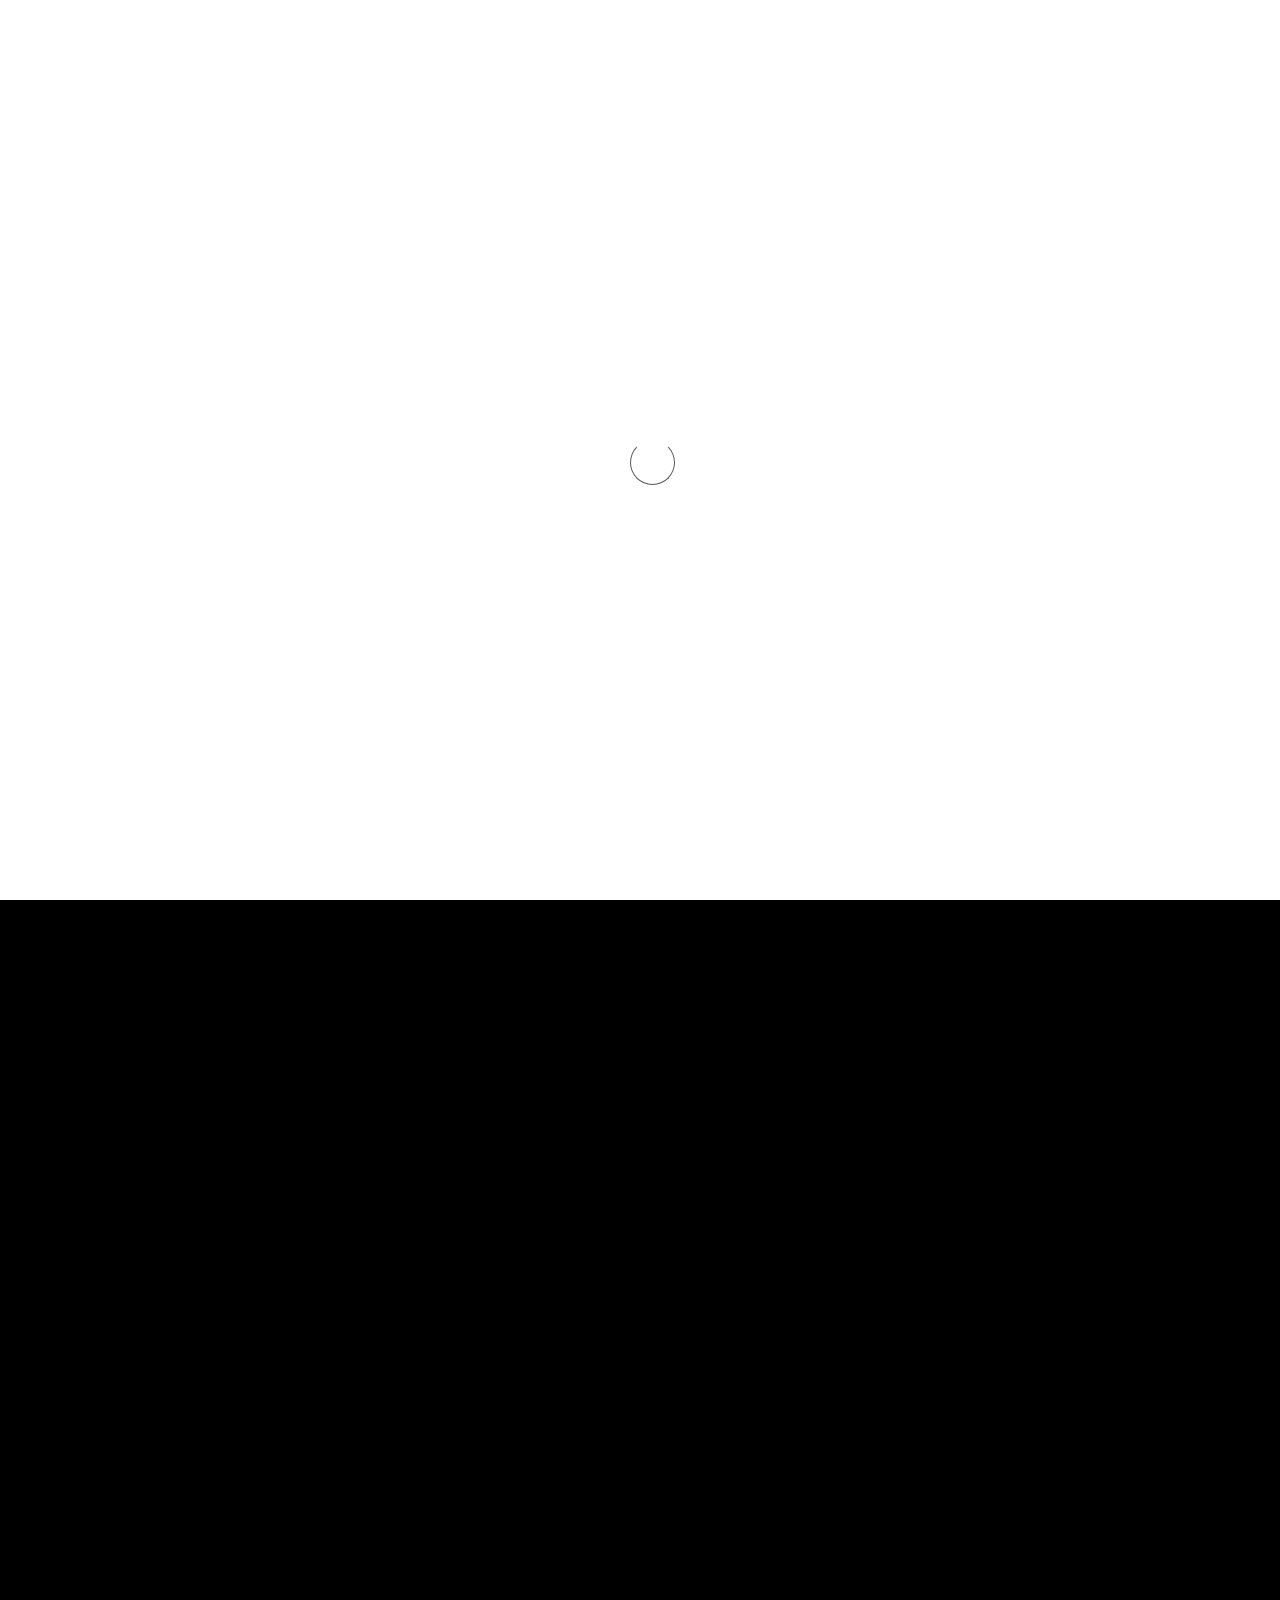
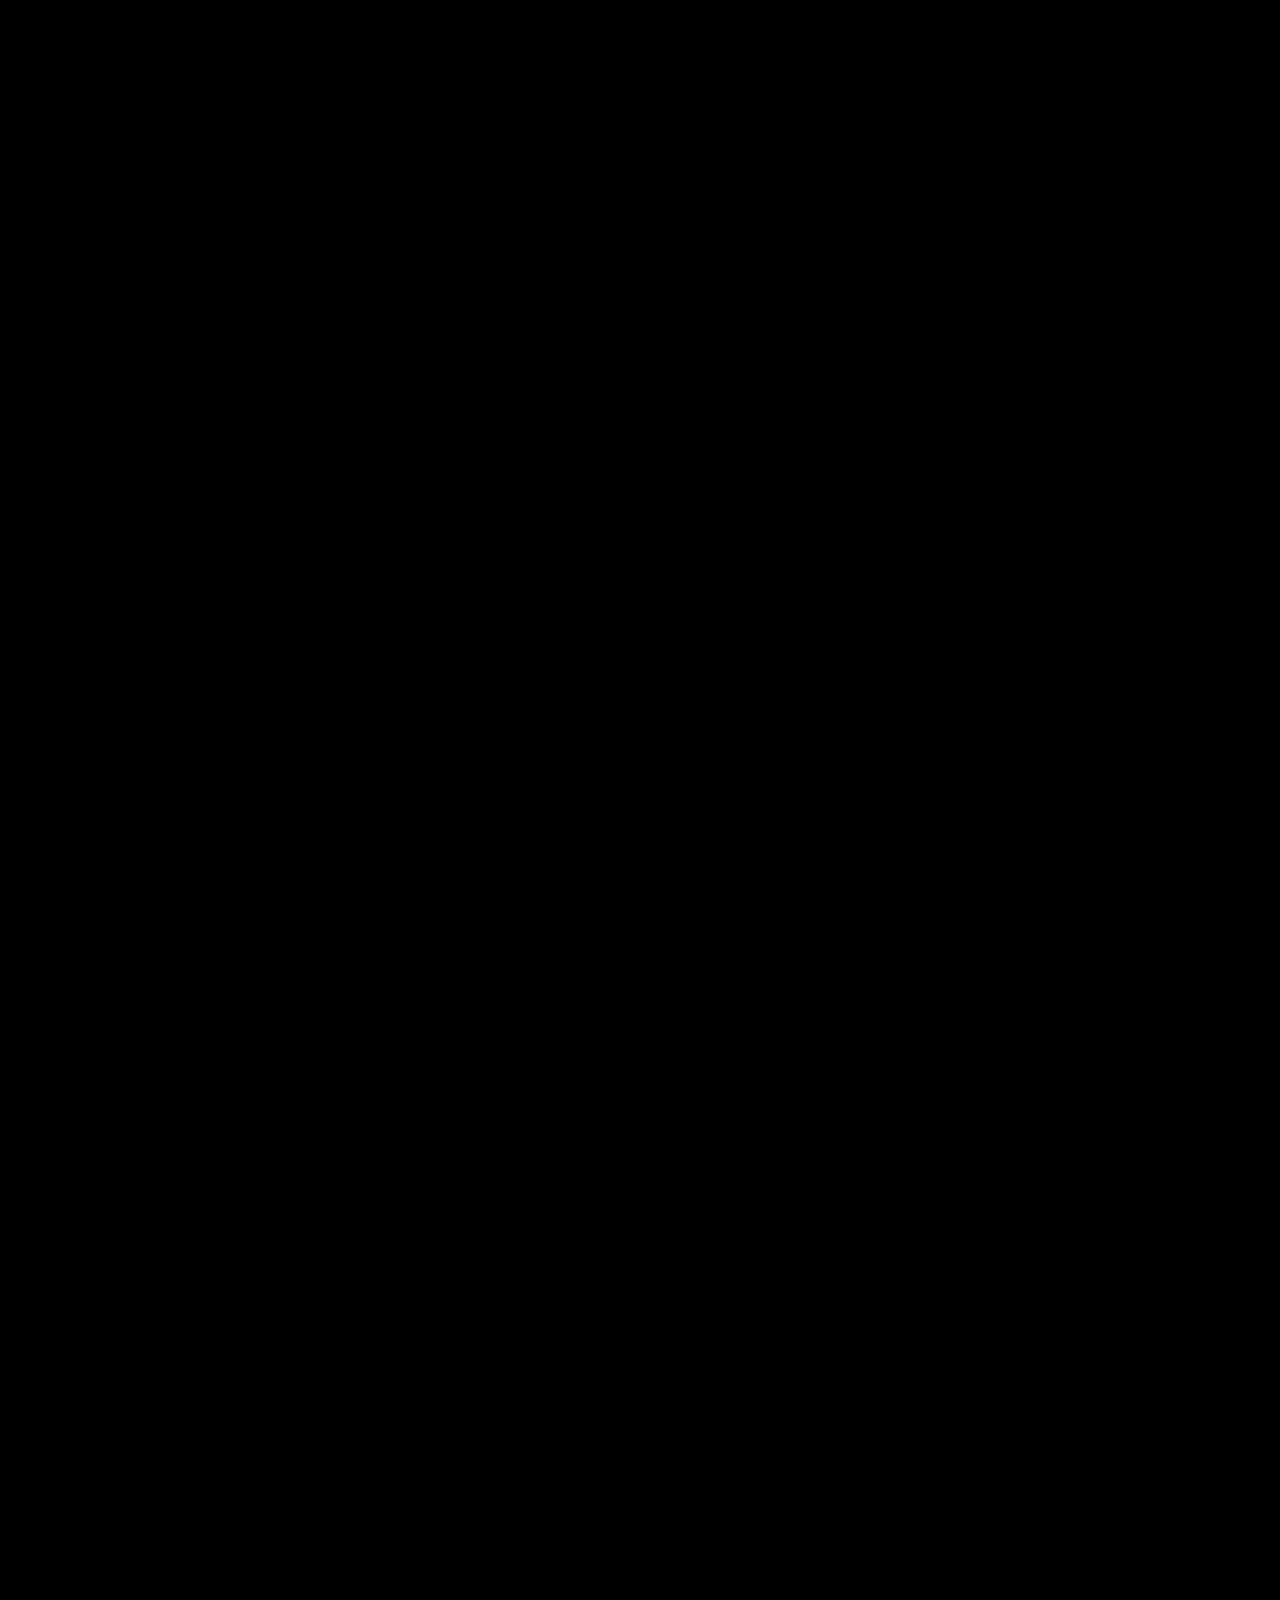
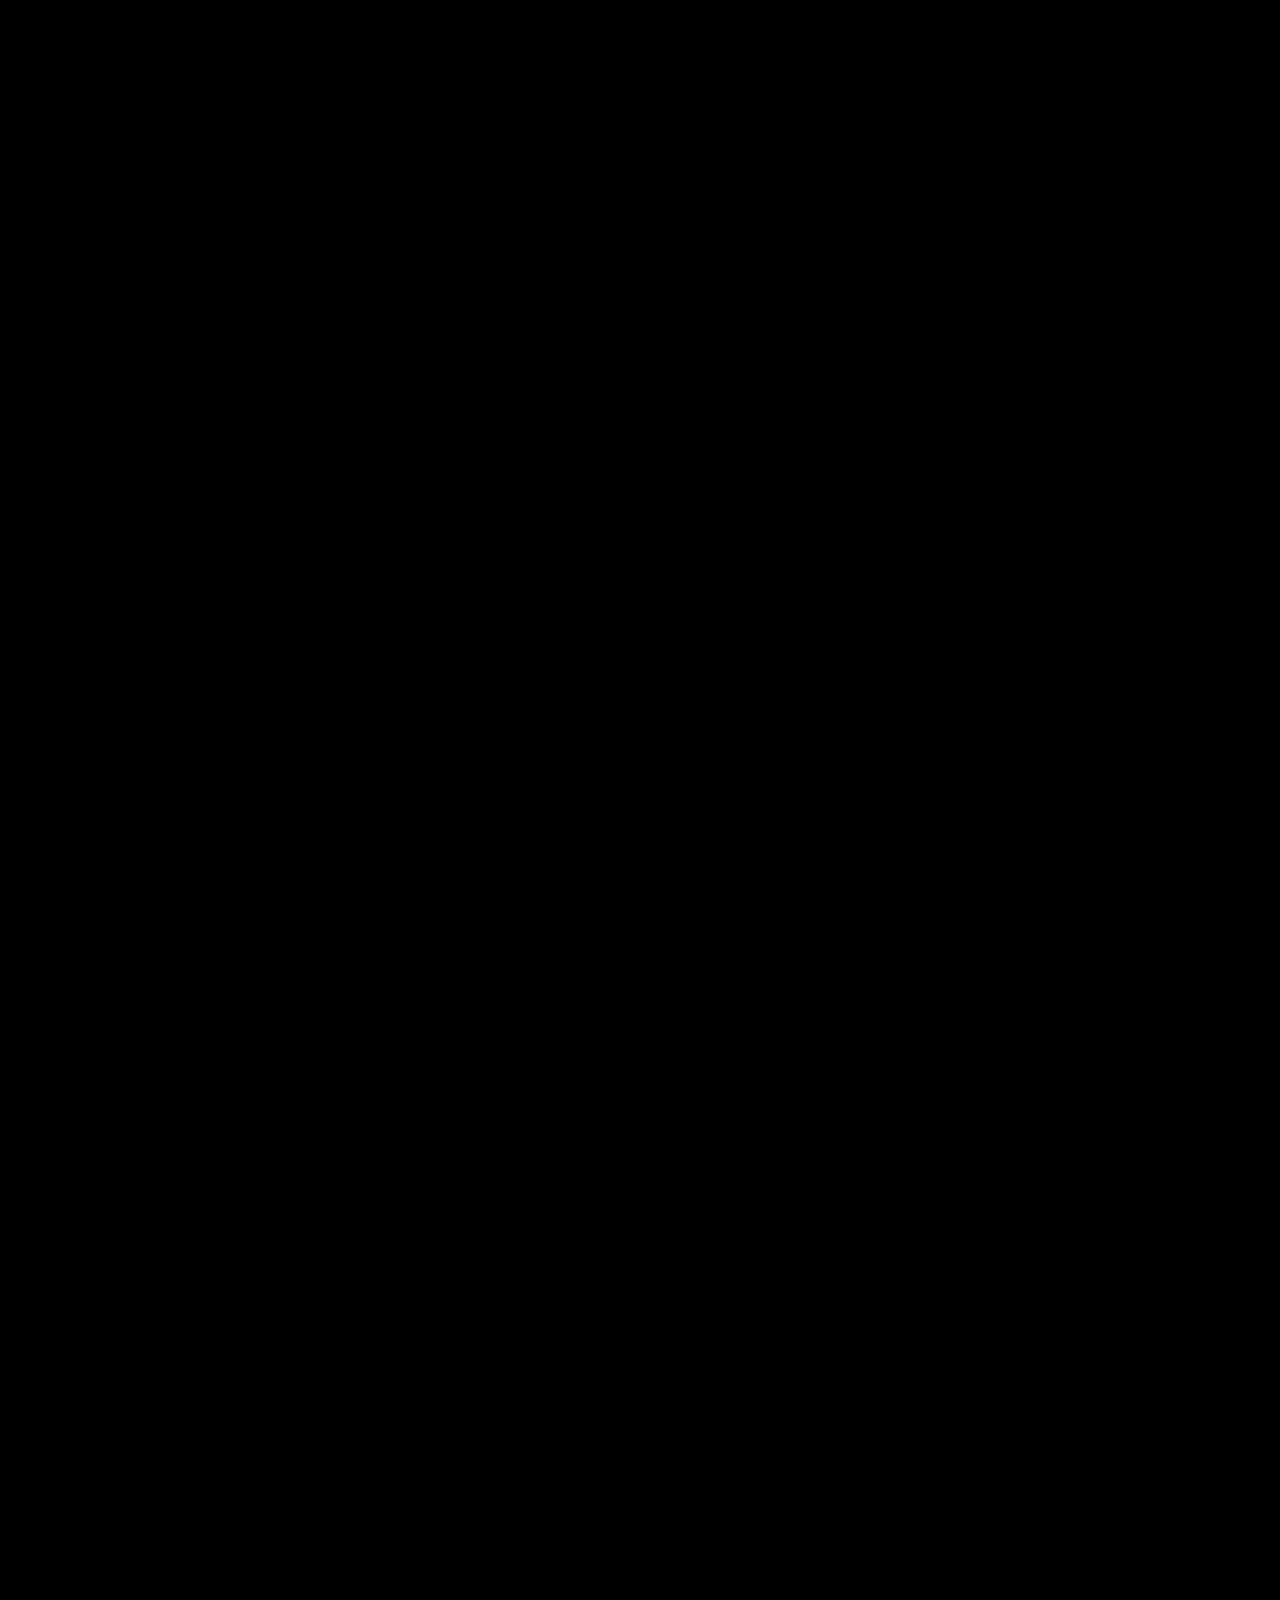
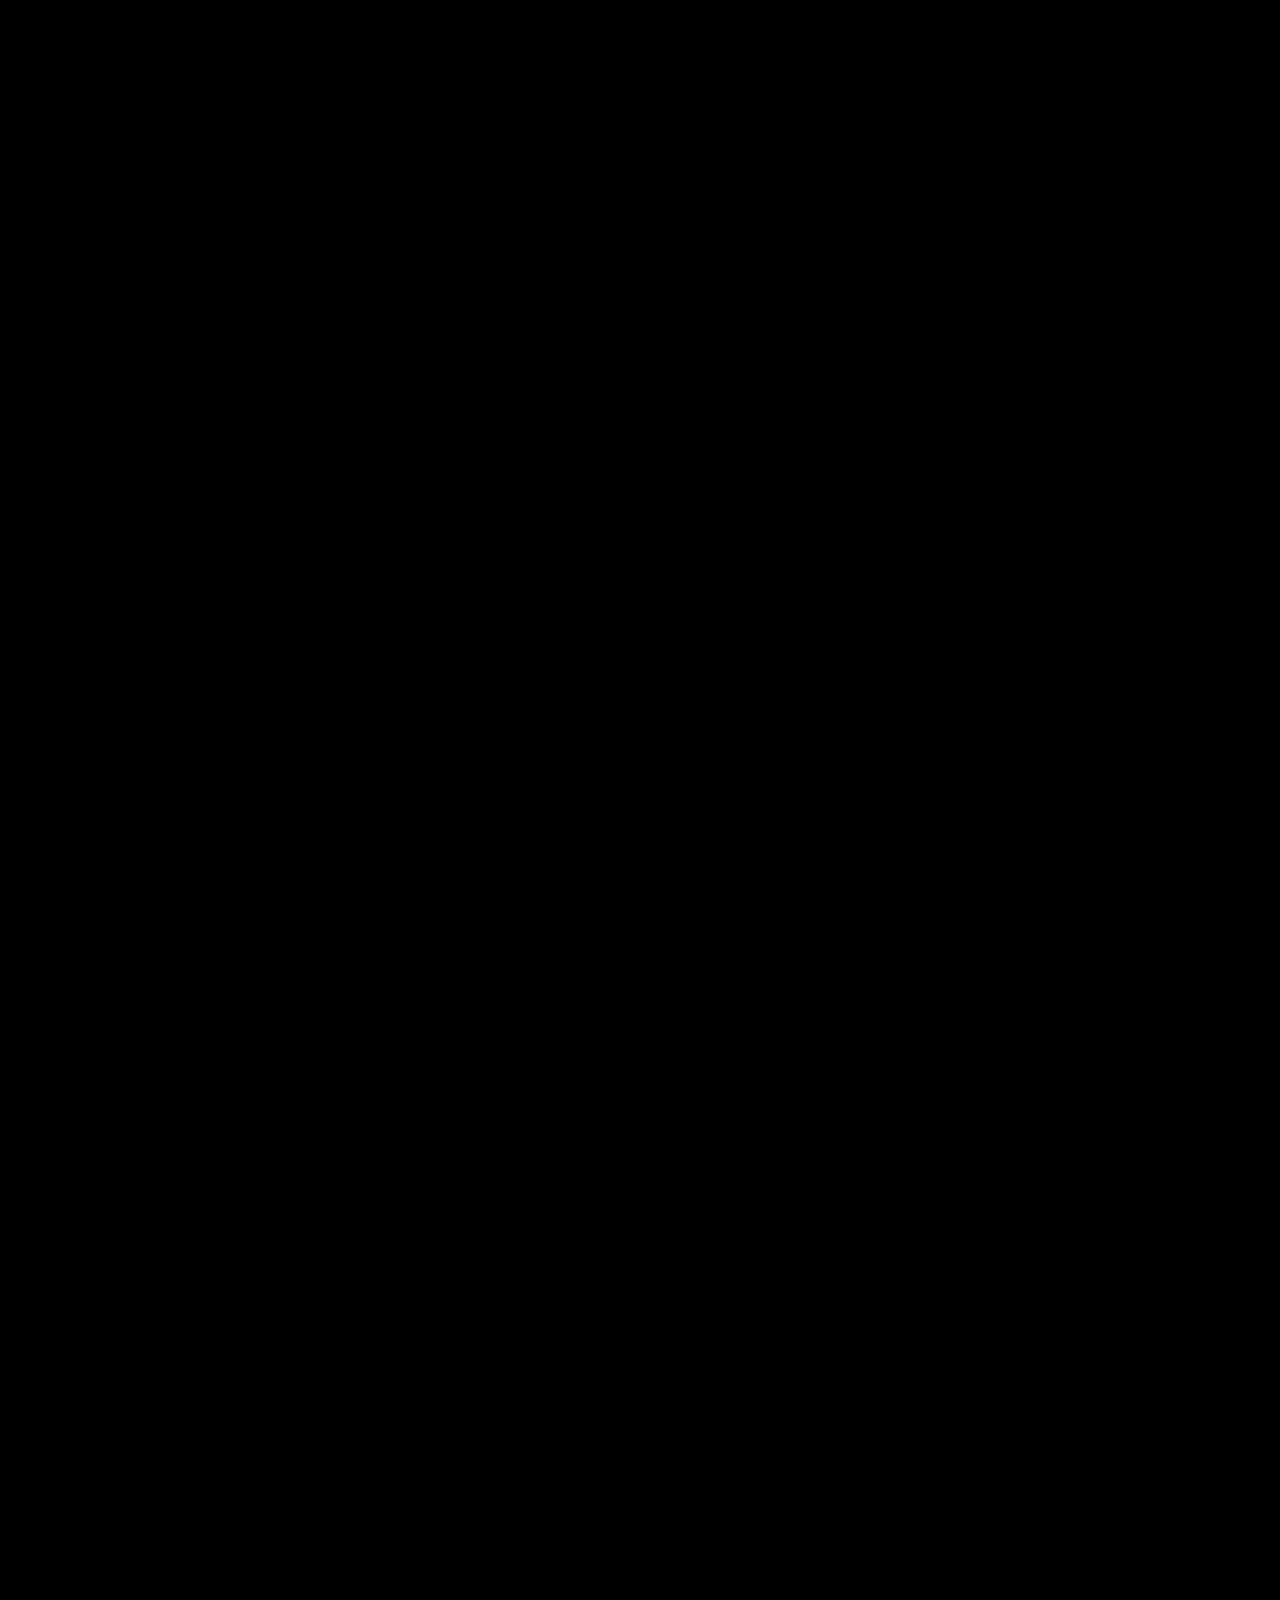
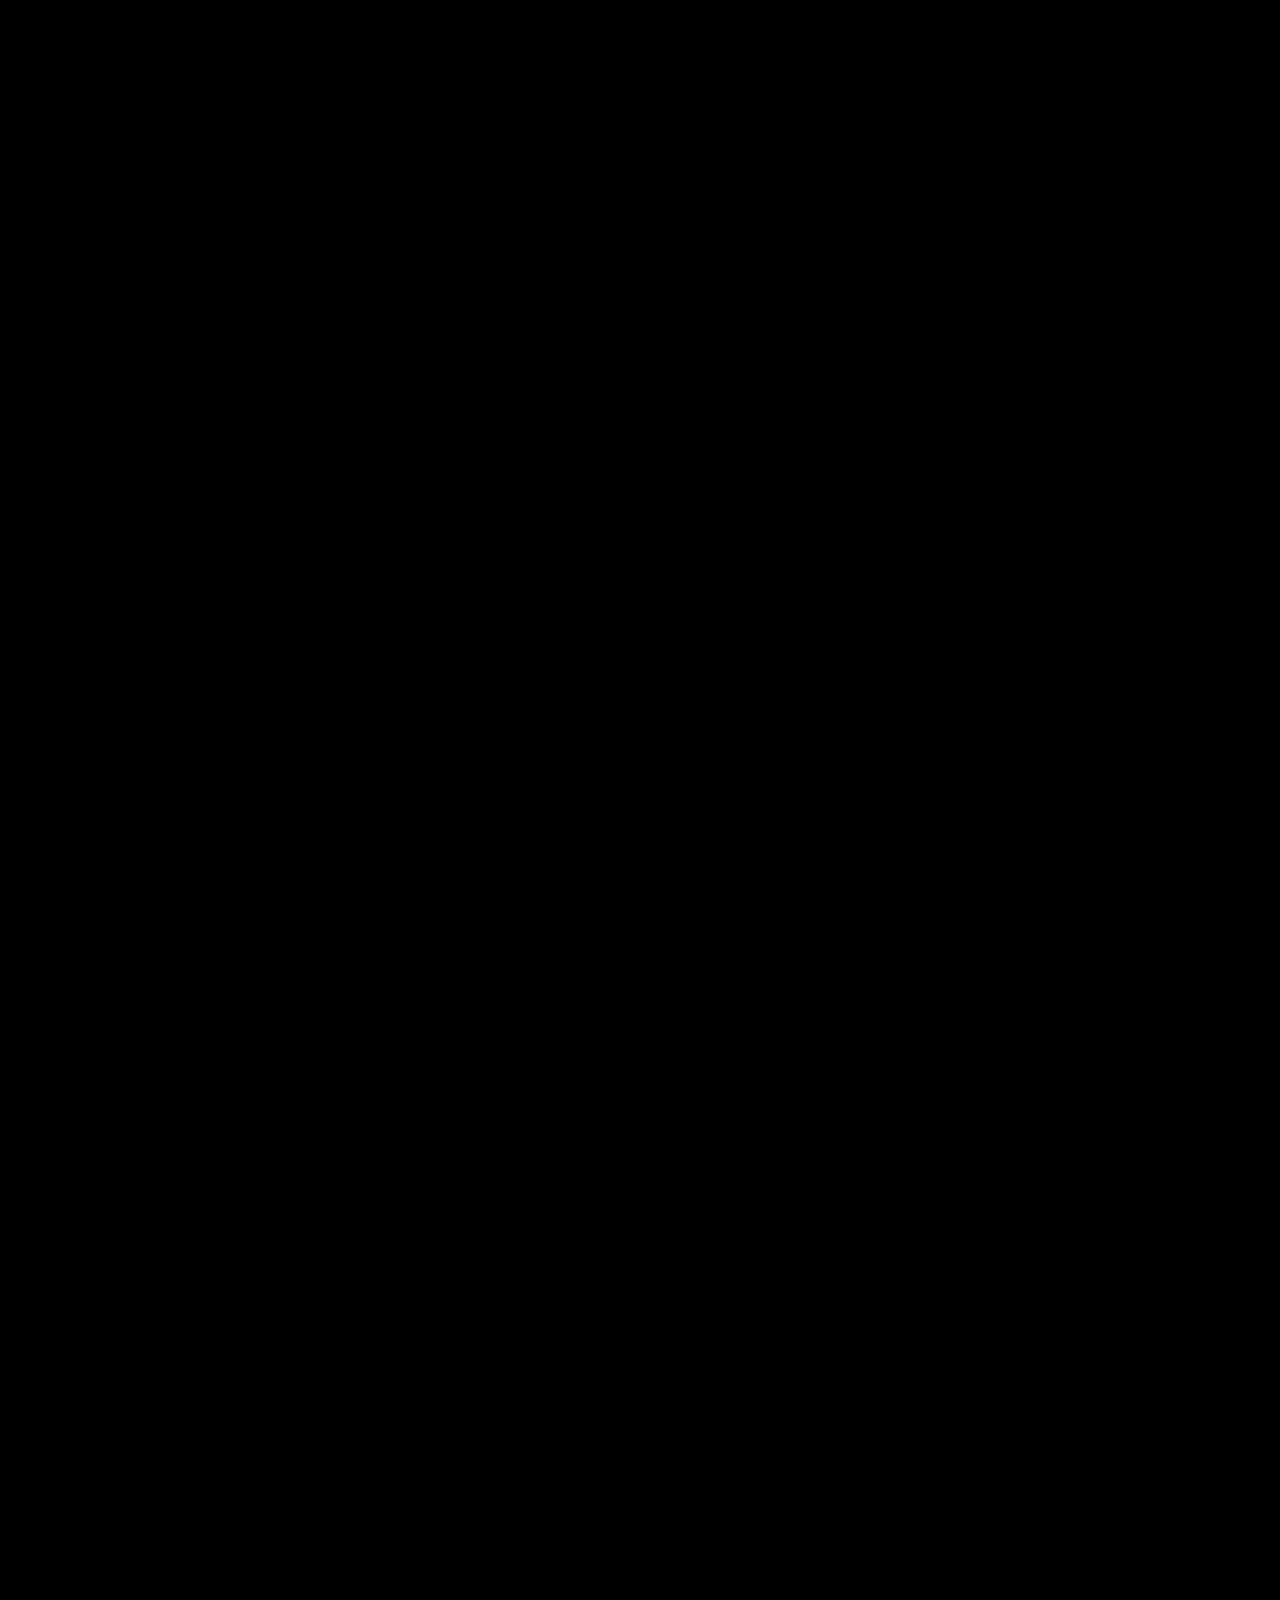
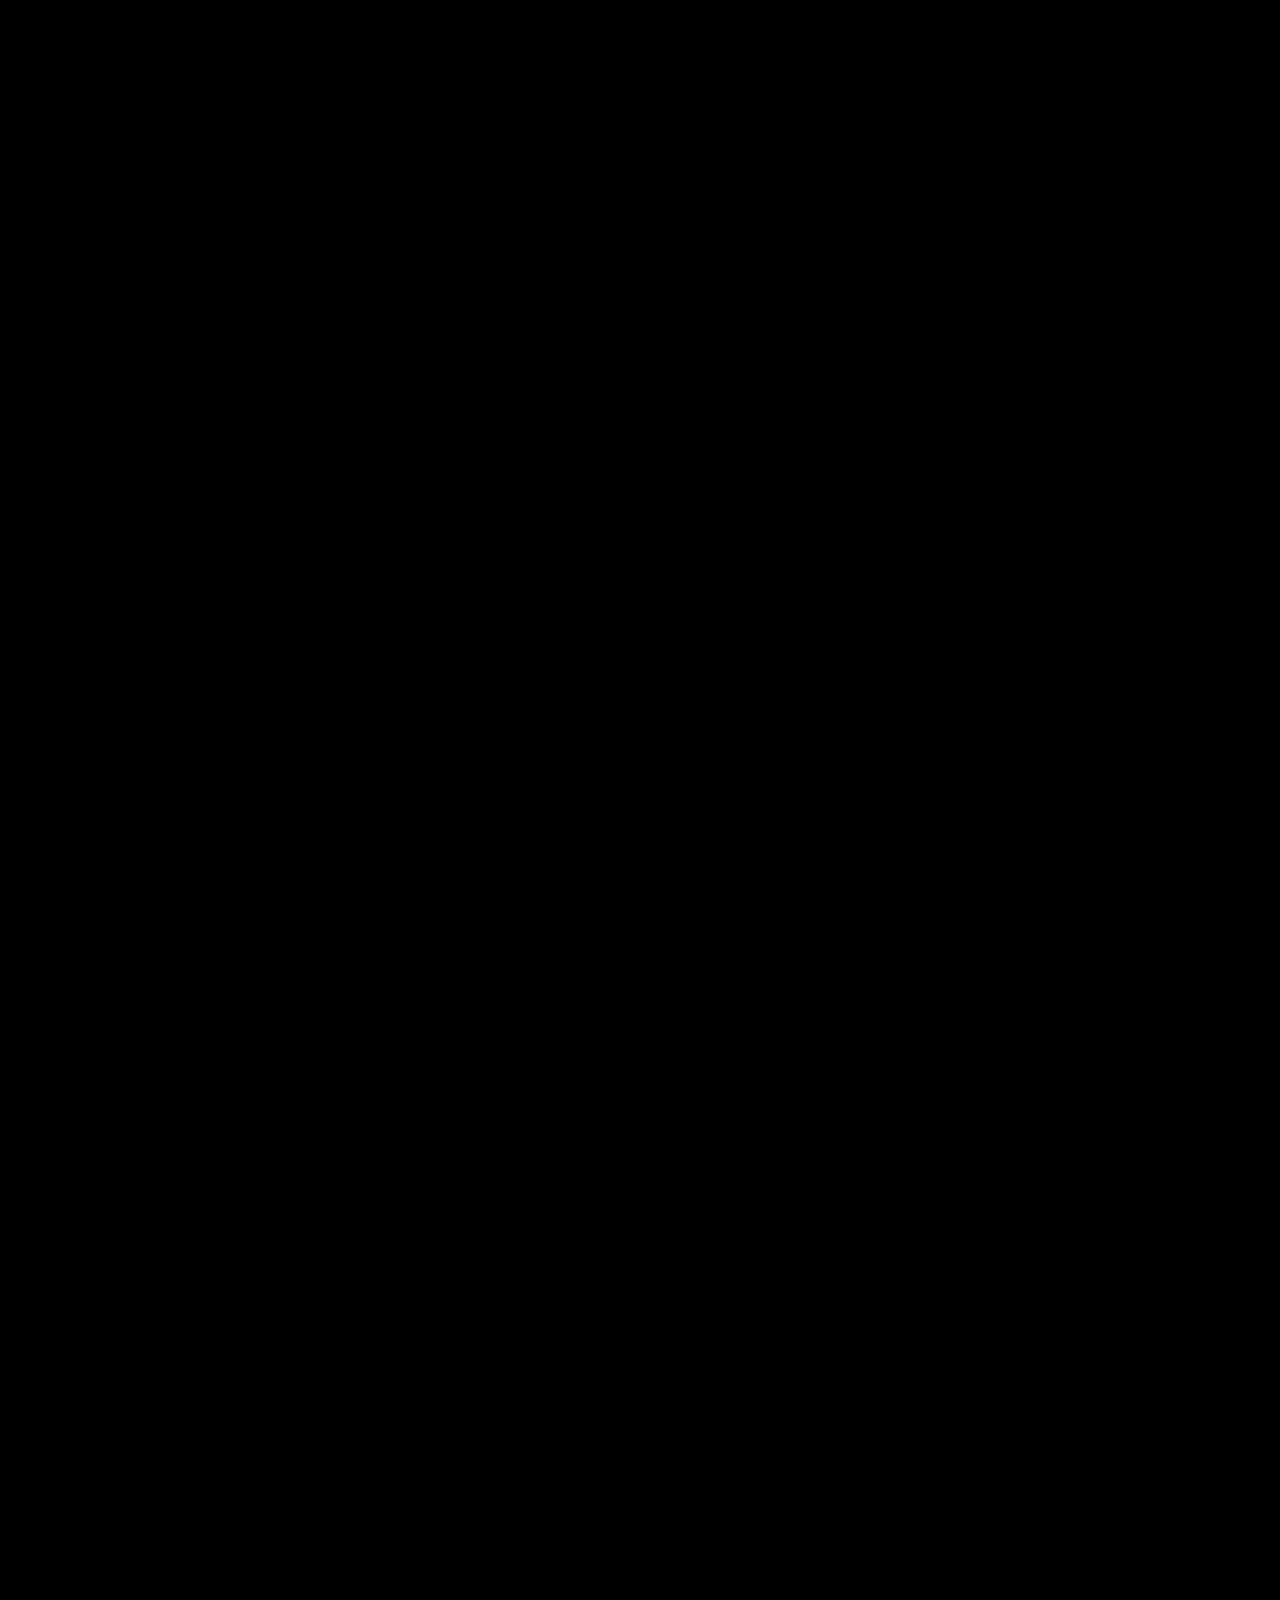
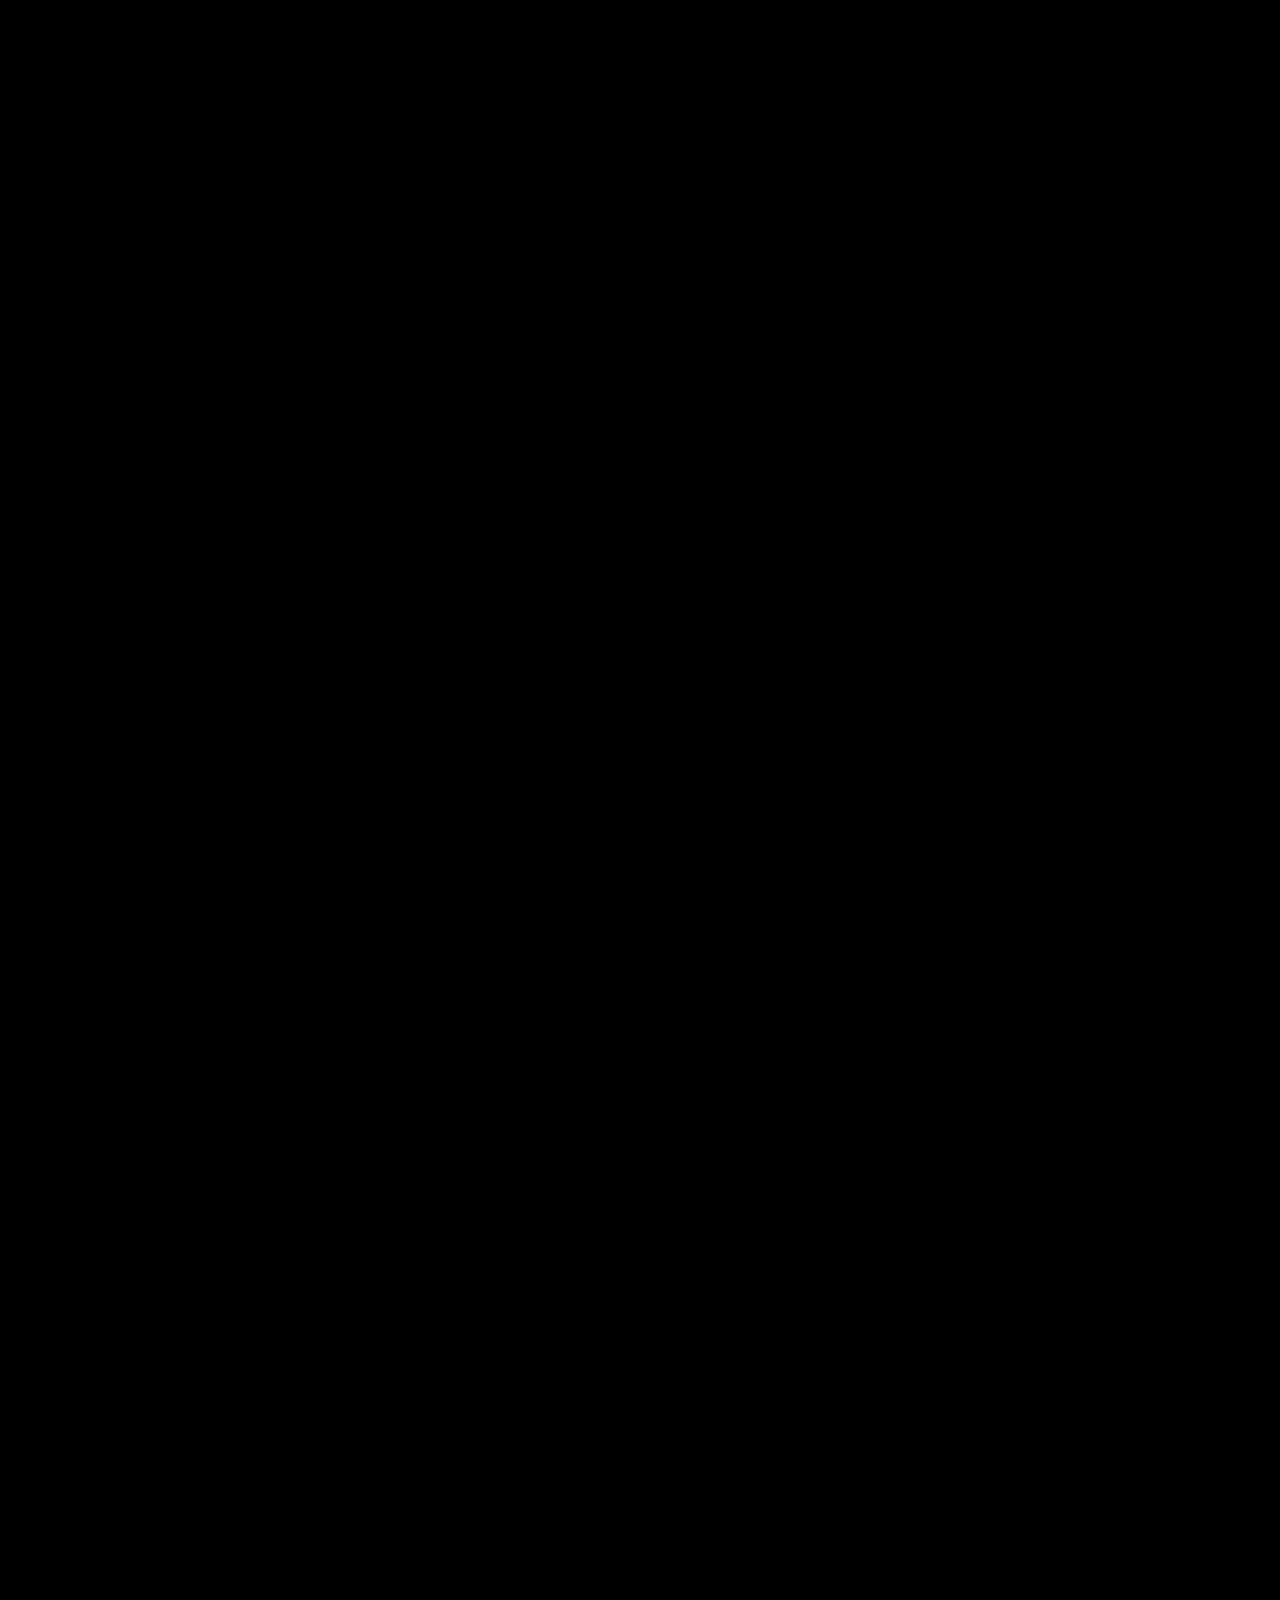
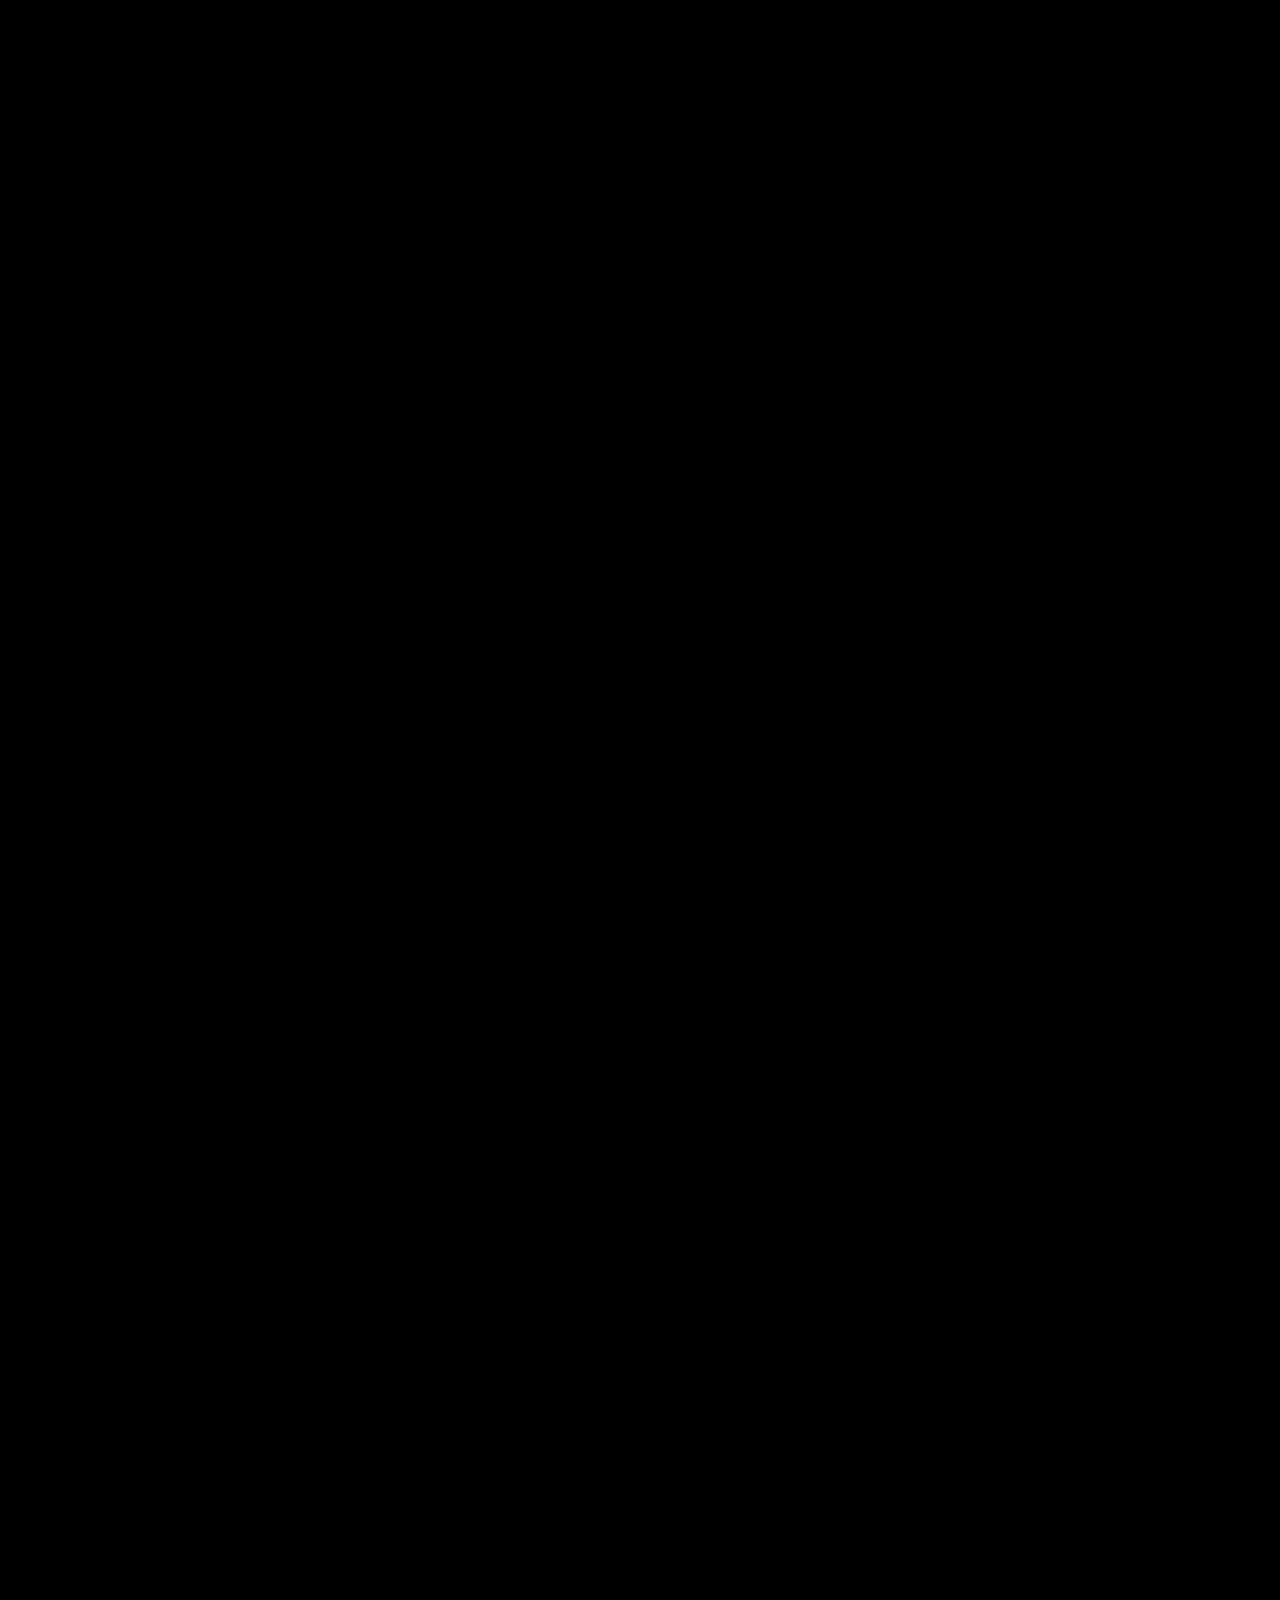
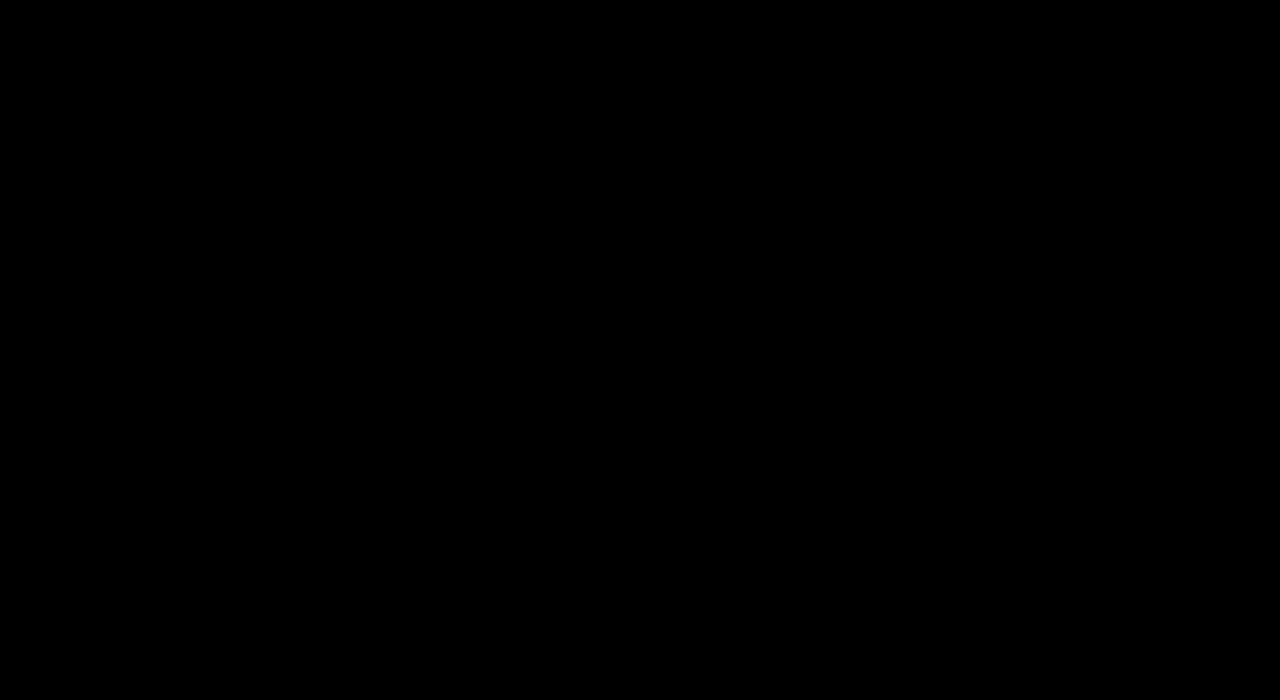
==== index.html @ d5d150d0 "Update index.html" ====
<!DOCTYPE html>
<html lang="en">
<head>
    <title>Aventra Labs</title>

    <meta charset="UTF-8">
    <meta http-equiv="X-UA-Compatible" content="IE=Edge">
    <meta name="description" content="We’re building the future of electronics, robotics, IT, and networking. Stay tuned for cutting-edge innovations!">
    <meta name="keywords" content="electronics, robotics, IT, networking, innovation">
    <meta name="team" content="Aventra Labs">
    <meta name="viewport" content="width=device-width, initial-scale=1, maximum-scale=1">

    <meta name="author" content="Aventra Labs">
    <link rel="stylesheet" href="css/font-awesome.min.css">

    <!-- MAIN CSS -->
    <link rel="stylesheet" href="styles.css">

    <style>
        body {
            margin: 0;
            overflow: hidden; /* Prevent all scrolling */
            height: 100vh; /* Ensure the body occupies the full viewport height */
            background-color: #000; /* Set a default background color */
        }

        #home {
            height: 100vh; /* Ensure the home section fits the viewport */
            display: flex;
            align-items: center;
            justify-content: center;
            text-align: center;
        }

        .container {
            max-width: 100%; /* Prevent container overflow */
        }

        .typing-effect {
            color: white;
            font-size: 2rem;
            white-space: nowrap;
            overflow: hidden;
            border-right: 2px solid white;
            animation: typing 0s steps(25, end) infinite, blink 0.5s step-end infinite alternate; Adjust steps to match the number of characters */
            /* animation: typing 3s steps(30, end), blink 0.5s step-end infinite alternate; */
        }

        @keyframes typing {
            from { width: 0; }
            to { width: 100%; }
        }

        @keyframes blink {
            from { border-color: transparent; }
            to { border-color: white; }
        }

        #dynamic-text {
            color: white; /* Ensure the dynamic text is visible */
        }
    </style>

</head>
<body>

    <section class="preloader">
        <div class="spinner">
            <span class="spinner-rotate"></span>
        </div>
    </section>

    <!-- GRID LINE -->
    <section class="grid">
        <div class="container">
            <div class="row">
                <div class="col-md-2 col-sm-2">
                    <div class="grid-line"></div>
                </div>
                <div class="col-md-2 col-sm-2">
                    <div class="grid-line"></div>
                </div>
                <div class="col-md-2 col-sm-2">
                    <div class="grid-line"></div>
                </div>
                <div class="col-md-2 col-sm-2">
                    <div class="grid-line"></div>
                </div>
                <div class="col-md-2 col-sm-2">
                    <div class="grid-line"></div>
                </div>
            </div>
        </div>
    </section>

    <section id="home">
        <div class="overlay"></div>
        <div class="container">
            <div class="row">
                <div class="col-md-12 col-sm-12">
                    <div class="home-info">
                        <h1 class="typing-effect">Aventra Labs</h1>
                        <h2 style="color: white;">Innovating the future of <span id="dynamic-text"></span></h2>
                        <h3 style="color: white;">Coming Soon!!!</h3>
                        <ul class="countdown">
                            <li>
                                <span class="days">30</span>
                                <h3>Days</h3>
                            </li>
                            <li>
                                <span class="hours">10</span>
                                <h3>Hours</h3>
                            </li>
                            <li>
                                <span class="minutes">500</span>
                                <h3>Minutes</h3>
                            </li>
                            <li>
                                <span class="seconds">00</span>
                                <h3>Seconds</h3>
                            </li>
                        </ul>
                    </div>
                </div>
            </div>
        </div>
    </section>

    <!-- SCRIPTS -->
    <script>
        // Countdown Timer Logic
        const countdown = () => {
            const targetDate = new Date("2025-05-01T23:59:59").getTime(); // Set your target date here
            const now = new Date().getTime();
            const difference = targetDate - now;

            if (difference > 0) {
                const days = Math.floor(difference / (1000 * 60 * 60 * 24));
                const hours = Math.floor((difference % (1000 * 60 * 60 * 24)) / (1000 * 60 * 60));
                const minutes = Math.floor((difference % (1000 * 60 * 60)) / (1000 * 60));
                const seconds = Math.floor((difference % (1000 * 60)) / 1000);

                document.querySelector(".countdown .days").textContent = days;
                document.querySelector(".countdown .hours").textContent = hours;
                document.querySelector(".countdown .minutes").textContent = minutes;
                document.querySelector(".countdown .seconds").textContent = seconds;
            } else {
                document.querySelector(".countdown").innerHTML = "<h3>Launched!</h3>";
            }
        };

        // Update the countdown every second
        setInterval(countdown, 1000);

        // Dynamic Text Effect
        const dynamicText = document.getElementById("dynamic-text");
        const words = ["electronics", "robotics", "IT", "networking"];
        let wordIndex = 0;
        let charIndex = 0;
        let isDeleting = false;

        const typeEffect = () => {
            const currentWord = words[wordIndex];
            const currentChar = currentWord.substring(0, charIndex);
            dynamicText.textContent = currentChar;

            if (!isDeleting && charIndex < currentWord.length) {
                // If condition is true, type the next character
                charIndex++;
                setTimeout(typeEffect, 100); // Adjust typing speed here
            } else if (isDeleting && charIndex > 0) {
                // If condition is true, remove the previous character
                charIndex--;
                setTimeout(typeEffect, 50); // Adjust deleting speed here
            } else {
                // If word is deleted then switch to the next word
                isDeleting = !isDeleting;
                wordIndex = !isDeleting ? (wordIndex + 1) % words.length : wordIndex;
                setTimeout(typeEffect, 1200); // Adjust pause before next word here
            }
        };

        typeEffect();
    </script>
    <script src="jquery.js"></script>
    <script src="custom.js"></script>

</body>
</html>
---- styles.css ----
@import url('https://fonts.googleapis.com/css?family=Poppins:300,400');

  body {
    margin: 0;
    -webkit-perspective: 1000;
    font-family: 'Poppins', sans-serif;
    background: #303030;
  }

  body, html {
    height: 100%;
    width: 100%;
    overflow-x: hidden;
  }



  /*---------------------------------------
     TYPOGRAPHY              
  -----------------------------------------*/

  h1,h2,h3,h4,h5,h6 {
    font-weight: 300;
    line-height: inherit;
  }

  h1 {
    color: #ffffff;
    font-size: 2em;
  }

  h2 {
    color: #353535;
    font-size: 2em;
  }

  p {
    color: #757575;
    font-size: 14px;
    font-weight: normal;
    line-height: 24px;
  }



  html{
    -webkit-font-smoothing: antialiased;
  }

  a {
    color: #202020;
    text-decoration: none !important;
  }

  a,
  input, button,
  .form-control {
    -webkit-transition: 0.5s;
    transition: 0.5s;
  }

  a:hover, a:active, a:focus {
    color: #29ca8e;
    outline: none;
  }

  ::-webkit-scrollbar{
    width: 8px;
    height: 8px;
  }

  ::-webkit-scrollbar-thumb {
    cursor: pointer;
    background: #202020;
  }

  .overlay {
    background: linear-gradient(to top right, #d2b48c, #000000);
    opacity: 0.9;
    position: absolute;
    top: 0;
    right: 0;
    bottom: 0;
    left: 0;
    width: 100%;
    height: 100%;
  }

  .grid {
    position: fixed;
    width: 100%;
    height: 100%;
    z-index: 1;
  }

  .grid-line {
    height: 300vh;
    border-right: 1px solid rgba(255,255,255,0.02);
  }

  .google-map iframe {
    border: 0;
    margin-top: 20px;
  }

  .subscribe-form {
    position: relative;
  }

  .subscribe-form .form-control {
    background: #ffffff;
    box-shadow: none;
    border: 0;
    border-radius: 50px;
	width: 340px;
    height: 45px;
    padding: 6px 30px;
  }

  .subscribe-form button[type="submit"] {
    background: transparent;
    border: 0;
    outline: none;
  }

  .subscribe-form .fa {
    cursor: pointer;
    position: absolute;
    top: 12px;
    right: 12px;
    color: #d2b48c;
    font-size: 20px;
  }



  /*---------------------------------------
       PRE LOADER              
  -----------------------------------------*/

  .preloader {
    position: fixed;
    top: 0;
    left: 0;
    width: 100%;
    height: 100%;
    z-index: 99999;
    display: flex;
    flex-flow: row nowrap;
    justify-content: center;
    align-items: center;
    background: none repeat scroll 0 0 #ffffff;
  }

  .spinner {
    border: 1px solid transparent;
    border-radius: 3px;
    position: relative;
  }

  .spinner:before {
    content: '';
    box-sizing: border-box;
    position: absolute;
    top: 50%;
    left: 50%;
    width: 45px;
    height: 45px;
    margin-top: -10px;
    margin-left: -10px;
    border-radius: 50%;
    border: 1px solid #575757;
    border-top-color: #ffffff;
    animation: spinner .9s linear infinite;
  }

  @-webkit-@keyframes spinner {
    to {transform: rotate(360deg);}
  }

  @keyframes spinner {
    to {transform: rotate(360deg);}
  }


  /*---------------------------------------
      MENU              
  -----------------------------------------*/

  .menu, .menu-bg, .menu-burger {
    position: fixed;
    z-index: 222;
    width: 50px;
    height: 50px;
    line-height: 30px;
    font-size: 25px;
    text-align: center;
    border-radius: 100%;
    right: 25px;
    top: 25px;
  }

  .menu-bg {
    background: #101010;
    pointer-events: none;
    transition: .3s;
    right: 50px;
    top: 50px;
    transform: translate3d(50%, -50%, 0);
    transform-origin: center center;
  }

  .menu-bg.fs {
    transform: translate3d(50%, -50%, 0);
    width: 500vw;
    height: 500vw;
  }

  .menu-burger {
    color: #ffffff;
    padding-top: 11px;
    -webkit-user-select: none;
    cursor: pointer;
    transition: .4s;
    transform-origin: center;
    z-index: 9999;
  }

  .menu-burger.fs {
    transform: rotate(-180deg) translateY(5px);
  }

  .menu-items {
    display: flex;
    flex-direction: column;
    justify-content: center;
    align-content: center;
    position: absolute;
    z-index: 9999;
    width: 100%;
    height: 100%;
    opacity: 0;
    transition: .4s;
    margin-top: 50px;
    transform: translateY(-200%);
    pointer-events: none;
  }

  .menu-items ul.menu {
    position: relative;
    width: 100%;
    height: 100%;
    text-align: left;
    top: 10px;
  }

  .menu-items ul.menu li {
    display: block;
    list-style: none;
    transition: 1s;
    opacity: 0;
    margin: 5px 0;
  }

  .menu-items ul.menu li a {
    color: #ffffff;
    font-size: 18px;
    position: relative;
  }

  .menu-items ul.menu li a:after {
    content: "";
    width: 0;
    height: 2px;
    border-radius: 50px;
    position: absolute;
    bottom: 13px;
    transition: 0.5s;
    margin: 0 auto;
    display: block;
    right: 0;
    left: 0;
  }

  .menu-items ul.menu li a:hover:after {
    content: "";
    background: #d2b48c;
    width: 100%;
  }

  .menu-items.fs {
    transform: translateY(0);
    pointer-events: auto;
    opacity: 1;
  }

  .menu-items.fs ul li {
    opacity: 1;
  }

  address p {
    color: #f9f9f9;
  }



  /*---------------------------------------
      HOME          
  -----------------------------------------*/

  #home {
    display: -webkit-box;
    display: -webkit-flex;
    display: -ms-flexbox;
    display: flex;
    -webkit-box-align: center;
    -webkit-align-items: center;
    -ms-flex-align: center;
    align-items: center;
    text-align: center;
    position: relative;
  }

  #home .container {
    width: 100%;
  }

  .home-info {
    display: flex;
    flex-direction: column;
    justify-content: center;
    align-items: center;
    position: relative;
    z-index: 2;
    width: 100%;
    height: 100vh;
  }
  
  .countdown {
    text-align: center;
    margin: 50px 0;
    padding: 0;
  }

  .countdown li {
    color: #ffffff;
    list-style: none;
    display: inline-block;
    margin: 0 20px;
  }

  .countdown span {
    font-size: 25px;
  }

  .countdown h3 {
    font-size: 14px;
    text-transform: uppercase;
    margin: 10px 0;
  }



  /*---------------------------------------
     SOCIAL ICON              
  -----------------------------------------*/

  .social-icon {
    position: relative;
    padding: 0;
    margin: 30px 0 0 0;
    text-align: center;
  }

  .social-icon .line {
    background: #ffffff;
    width: 50px;
    height: 2px;
    margin-right: 10px;
    position: relative;
    bottom: 5px;
  }

  .social-icon li {
    display: inline-block;
    list-style: none;
  }

  .social-icon li a {
    border-radius: 50px;
    color: #ffffff;
    font-size: 15px;
    width: 35px;
    height: 35px;
    line-height: 35px;
    text-decoration: none;
    text-align: center;
    position: relative;
    margin: 5px 5px 5px 0;
  }

  .social-icon li a:hover {
    background: #d2b48c;
    color: #ffffff;
  }



  /*---------------------------------------
     RESPONSIVE STYLES              
  -----------------------------------------*/

  @media screen and (max-width: 480px) {

    .home-info {
      padding: 0 1em 0 1em;
    }

    .countdown li {
      margin: 0 12px;
    }

    address {
      margin-top: 50px;
    }
  }

  @media screen and (max-width: 360px) {

    h1 {
      font-size: 1.50em;
    }

    .menu-items {
      margin: 100px 0;
    }

    .countdown span {
      font-size: 20px;
    }

    .countdown h3 {
      font-size: 12px;
    }
  }
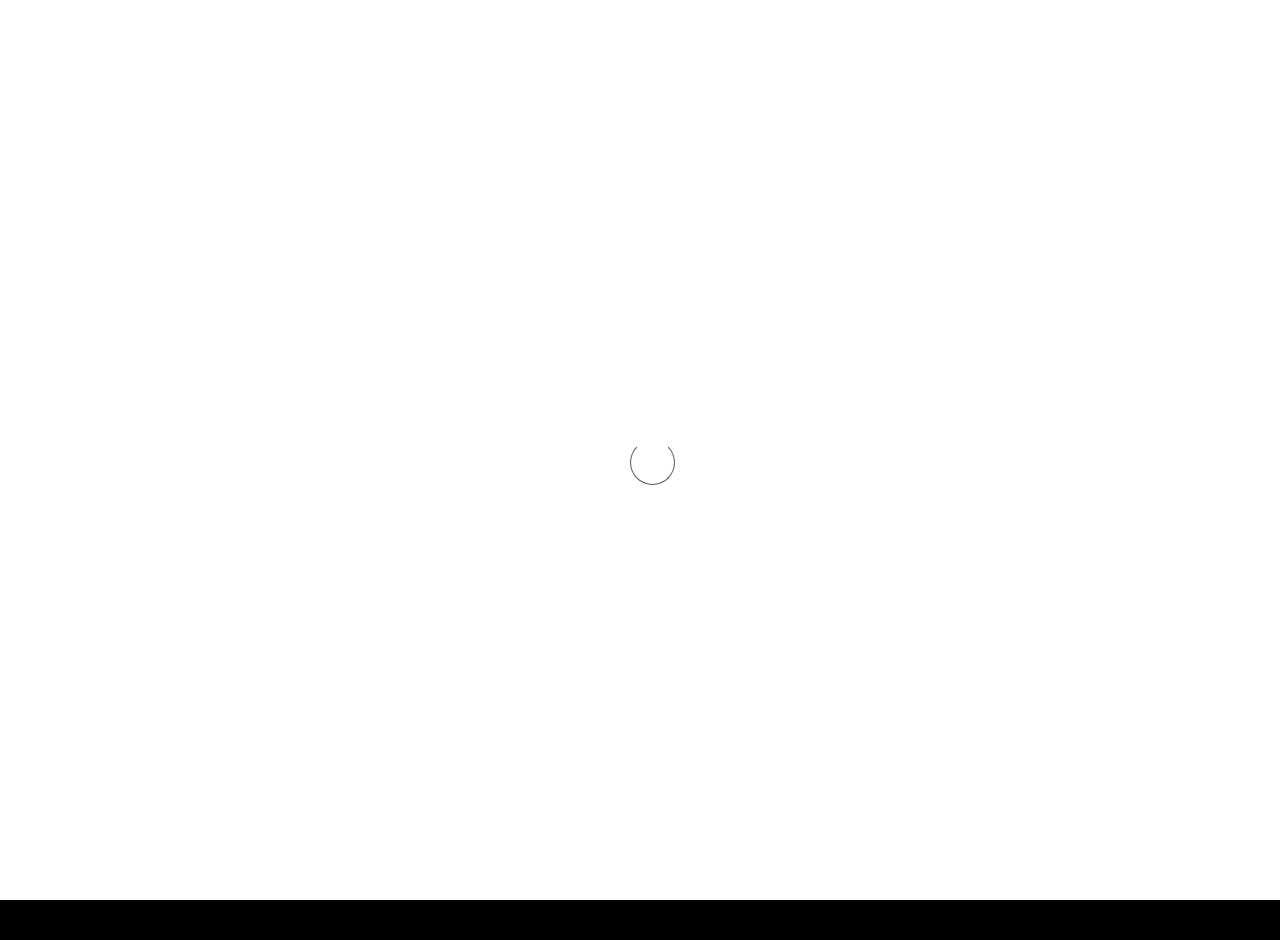
==== commit 80152047: "Update index.html" ====
--- a/index.html
+++ b/index.html
@@ -8,7 +8,7 @@
     <meta name="description" content="We’re building the future of electronics, robotics, IT, and networking. Stay tuned for cutting-edge innovations!">
     <meta name="keywords" content="electronics, robotics, IT, networking, innovation">
     <meta name="team" content="Aventra Labs">
-    <meta name="viewport" content="width=device-width, initial-scale=1, maximum-scale=1">
+    <meta name="viewport" content="width=device-width, initial-scale=1">
 
     <meta name="author" content="Aventra Labs">
     <link rel="stylesheet" href="css/font-awesome.min.css">
@@ -19,21 +19,26 @@
     <style>
         body {
             margin: 0;
-            overflow: hidden; /* Prevent all scrolling */
+            overflow-x: hidden; /* Prevent horizontal scrolling */
             height: 100vh; /* Ensure the body occupies the full viewport height */
             background-color: #000; /* Set a default background color */
+            font-family: sans-serif; /* Added a default font */
         }
 
         #home {
             height: 100vh; /* Ensure the home section fits the viewport */
             display: flex;
+            flex-direction: column; /* Stack items vertically on smaller screens */
             align-items: center;
             justify-content: center;
             text-align: center;
+            padding: 20px; /* Add padding for smaller screens */
         }
 
         .container {
+            width: 100%; /* Take full width */
             max-width: 100%; /* Prevent container overflow */
+            padding: 0 15px; /* Add some padding on the sides */
         }
 
         .typing-effect {
@@ -42,8 +47,7 @@
             white-space: nowrap;
             overflow: hidden;
             border-right: 2px solid white;
-            animation: typing 0s steps(25, end) infinite, blink 0.5s step-end infinite alternate; Adjust steps to match the number of characters */
-            /* animation: typing 3s steps(30, end), blink 0.5s step-end infinite alternate; */
+            animation: typing 0s steps(25, end) infinite, blink 0.5s step-end infinite alternate; /* Adjust steps to match the number of characters */
         }
 
         @keyframes typing {
@@ -58,6 +62,52 @@
 
         #dynamic-text {
             color: white; /* Ensure the dynamic text is visible */
+        }
+
+        /* Grid adjustments */
+        .grid {
+            display: none; /* Hide grid on smaller screens */
+        }
+
+        /* Countdown adjustments */
+        .countdown {
+            display: flex;
+            flex-wrap: wrap; /* Allow items to wrap to the next line */
+            justify-content: center;
+            list-style: none;
+            padding: 0;
+        }
+
+        .countdown li {
+            margin: 10px;
+            text-align: center;
+        }
+
+        .countdown span {
+            display: block;
+            font-size: 2rem;
+        }
+
+        /* Media Queries */
+        @media (max-width: 768px) {
+            .typing-effect {
+                font-size: 1.5rem; /* Smaller font size on smaller screens */
+            }
+            .countdown span {
+                font-size: 1.5rem;
+            }
+            .grid {
+                display: none; /* Hide grid on smaller screens */
+            }
+        }
+
+        @media (max-width: 480px) {
+            .typing-effect {
+                font-size: 1.2rem; /* Even smaller font size on very small screens */
+            }
+            .countdown span {
+                font-size: 1.2rem;
+            }
         }
     </style>
 
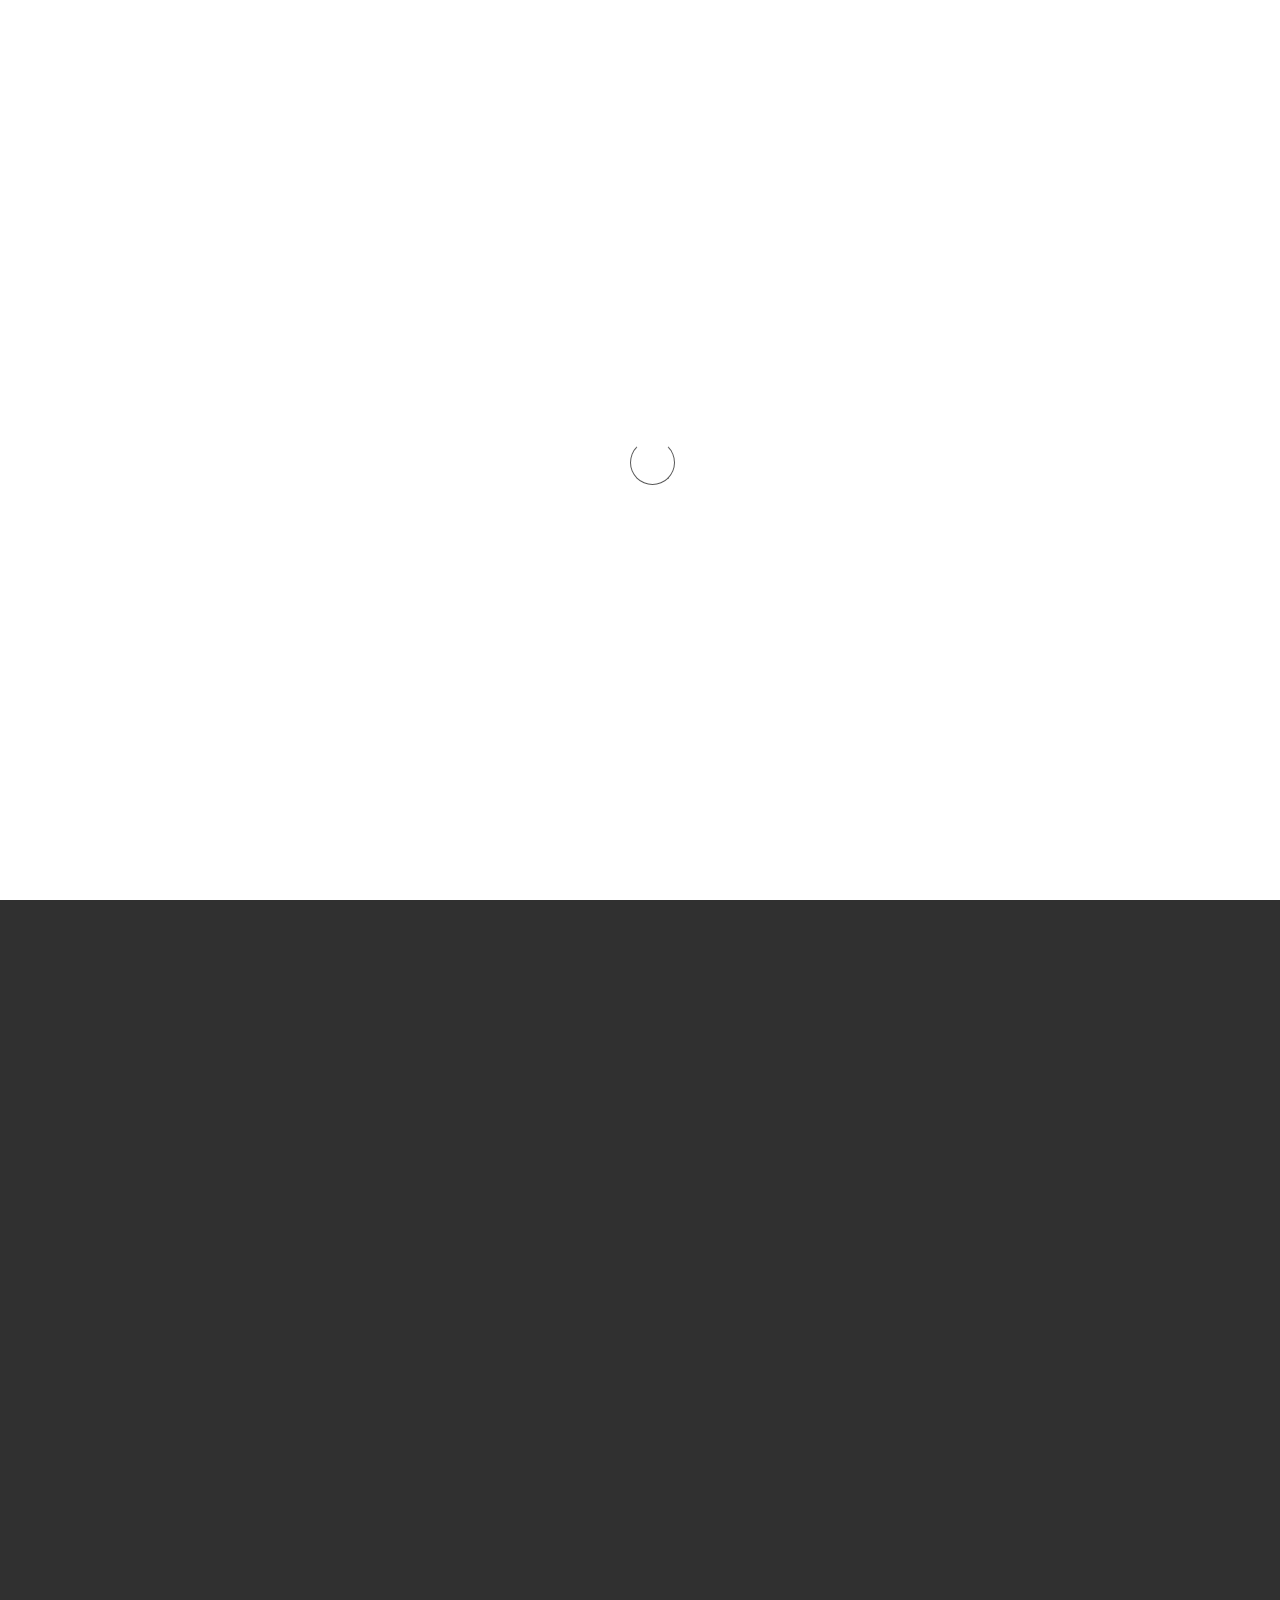
==== commit 730bcdd4: "Update index.html" ====
--- a/index.html
+++ b/index.html
@@ -1,11 +1,13 @@
 <!DOCTYPE html>
 <html lang="en">
+
 <head>
     <title>Aventra Labs</title>
 
     <meta charset="UTF-8">
     <meta http-equiv="X-UA-Compatible" content="IE=Edge">
-    <meta name="description" content="We’re building the future of electronics, robotics, IT, and networking. Stay tuned for cutting-edge innovations!">
+    <meta name="description"
+        content="We’re building the future of electronics, robotics, IT, and networking. Stay tuned for cutting-edge innovations!">
     <meta name="keywords" content="electronics, robotics, IT, networking, innovation">
     <meta name="team" content="Aventra Labs">
     <meta name="viewport" content="width=device-width, initial-scale=1">
@@ -16,102 +18,8 @@
     <!-- MAIN CSS -->
     <link rel="stylesheet" href="styles.css">
 
-    <style>
-        body {
-            margin: 0;
-            overflow-x: hidden; /* Prevent horizontal scrolling */
-            height: 100vh; /* Ensure the body occupies the full viewport height */
-            background-color: #000; /* Set a default background color */
-            font-family: sans-serif; /* Added a default font */
-        }
+</head>
 
-        #home {
-            height: 100vh; /* Ensure the home section fits the viewport */
-            display: flex;
-            flex-direction: column; /* Stack items vertically on smaller screens */
-            align-items: center;
-            justify-content: center;
-            text-align: center;
-            padding: 20px; /* Add padding for smaller screens */
-        }
-
-        .container {
-            width: 100%; /* Take full width */
-            max-width: 100%; /* Prevent container overflow */
-            padding: 0 15px; /* Add some padding on the sides */
-        }
-
-        .typing-effect {
-            color: white;
-            font-size: 2rem;
-            white-space: nowrap;
-            overflow: hidden;
-            border-right: 2px solid white;
-            animation: typing 0s steps(25, end) infinite, blink 0.5s step-end infinite alternate; /* Adjust steps to match the number of characters */
-        }
-
-        @keyframes typing {
-            from { width: 0; }
-            to { width: 100%; }
-        }
-
-        @keyframes blink {
-            from { border-color: transparent; }
-            to { border-color: white; }
-        }
-
-        #dynamic-text {
-            color: white; /* Ensure the dynamic text is visible */
-        }
-
-        /* Grid adjustments */
-        .grid {
-            display: none; /* Hide grid on smaller screens */
-        }
-
-        /* Countdown adjustments */
-        .countdown {
-            display: flex;
-            flex-wrap: wrap; /* Allow items to wrap to the next line */
-            justify-content: center;
-            list-style: none;
-            padding: 0;
-        }
-
-        .countdown li {
-            margin: 10px;
-            text-align: center;
-        }
-
-        .countdown span {
-            display: block;
-            font-size: 2rem;
-        }
-
-        /* Media Queries */
-        @media (max-width: 768px) {
-            .typing-effect {
-                font-size: 1.5rem; /* Smaller font size on smaller screens */
-            }
-            .countdown span {
-                font-size: 1.5rem;
-            }
-            .grid {
-                display: none; /* Hide grid on smaller screens */
-            }
-        }
-
-        @media (max-width: 480px) {
-            .typing-effect {
-                font-size: 1.2rem; /* Even smaller font size on very small screens */
-            }
-            .countdown span {
-                font-size: 1.2rem;
-            }
-        }
-    </style>
-
-</head>
 <body>
 
     <section class="preloader">
@@ -236,4 +144,5 @@
     <script src="custom.js"></script>
 
 </body>
+
 </html>
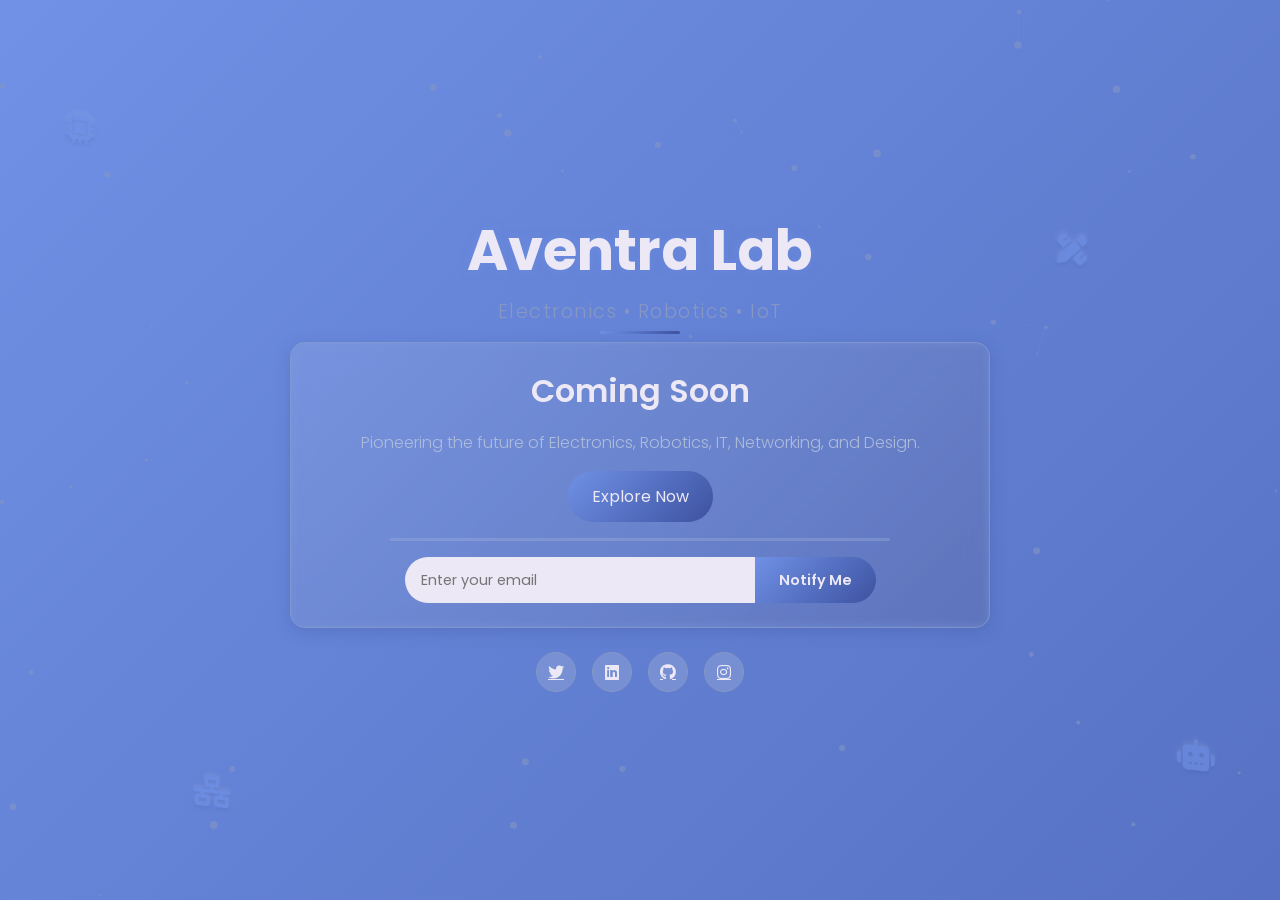
==== commit a066c6d8: "Aventra Lab -Coming Soon" ====
--- a/index.html
+++ b/index.html
@@ -1,148 +1,629 @@
 <!DOCTYPE html>
 <html lang="en">
-
 <head>
-    <title>Aventra Labs</title>
-
+    <meta charset="UTF-8">
+    <meta name="viewport" content="width=device-width, initial-scale=1.0">
+    <title>Aventra Lab - Coming Soon</title>
     <meta charset="UTF-8">
     <meta http-equiv="X-UA-Compatible" content="IE=Edge">
     <meta name="description"
         content="We’re building the future of electronics, robotics, IT, and networking. Stay tuned for cutting-edge innovations!">
     <meta name="keywords" content="electronics, robotics, IT, networking, innovation">
     <meta name="team" content="Aventra Labs">
-    <meta name="viewport" content="width=device-width, initial-scale=1">
-
-    <meta name="author" content="Aventra Labs">
-    <link rel="stylesheet" href="css/font-awesome.min.css">
-
-    <!-- MAIN CSS -->
-    <link rel="stylesheet" href="styles.css">
-
+    <!-- Google Fonts -->
+    <link rel="preconnect" href="https://fonts.googleapis.com">
+    <link rel="preconnect" href="https://fonts.gstatic.com" crossorigin>
+    <link href="https://fonts.googleapis.com/css2?family=Poppins:wght@300;400;600;700&display=swap" rel="stylesheet">
+    <!-- Font Awesome Icons -->
+    <link rel="stylesheet" href="https://cdnjs.cloudflare.com/ajax/libs/font-awesome/6.4.0/css/all.min.css">
+    <!-- GSAP for Animations -->
+    <script src="https://cdnjs.cloudflare.com/ajax/libs/gsap/3.11.5/gsap.min.js"></script>
+    <style>
+        :root {
+            --dark-blue: #3D52A0;
+            --mid-blue: #7091E6;
+            --light-blue: #8697C4;
+            --pale-blue: #ADBBDA;
+            --off-white: #EDE8F5;
+            --primary-gradient: linear-gradient(135deg, #7091E6 0%, #3D52A0 100%);
+            --glass-bg: rgba(173, 187, 218, 0.3); /* Glassmorphism */
+            --shadow: 0 4px 16px rgba(61, 82, 160, 0.3);
+            --glow: 0 0 10px rgba(112, 145, 230, 0.5);
+        }
+
+        * {
+            margin: 0;
+            padding: 0;
+            box-sizing: border-box;
+            font-family: 'Poppins', sans-serif;
+        }
+
+        body {
+            min-height: 100vh;
+            background: var(--primary-gradient); /* Gradient base */
+            background-size: 200% 200%;
+            animation: gradientShift 15s ease infinite;
+            color: var(--off-white);
+            position: relative;
+            overflow: hidden;
+        }
+
+        #grid-canvas {
+            position: fixed;
+            top: 0;
+            left: 0;
+            width: 100%;
+            height: 100%;
+            z-index: -1;
+            opacity: 0.8;
+        }
+
+        .container {
+            max-width: 1000px;
+            width: 90%;
+            margin: 0 auto;
+            padding: 1rem 0;
+            display: flex;
+            flex-direction: column;
+            align-items: center;
+            justify-content: center;
+            min-height: 100vh;
+            max-height: 100vh;
+            position: relative;
+        }
+
+        .logo {
+            font-size: 3.5rem;
+            font-weight: 700;
+            margin-bottom: 0.3rem;
+            color: var(--off-white);
+            text-shadow: var(--glow);
+            opacity: 0;
+        }
+
+        .tagline {
+            font-size: 1.2rem;
+            margin-bottom: 1rem;
+            letter-spacing: 1.5px;
+            color: var(--light-blue);
+            font-weight: 300;
+            position: relative;
+        }
+
+        .tagline::after {
+            content: '';
+            position: absolute;
+            bottom: -8px;
+            left: 50%;
+            transform: translateX(-50%);
+            width: 80px;
+            height: 3px;
+            background: var(--primary-gradient);
+            border-radius: 3px;
+        }
+
+        .coming-soon-card {
+            background: var(--glass-bg);
+            backdrop-filter: blur(12px); /* Strong Gaussian blur */
+            -webkit-backdrop-filter: blur(12px);
+            border-radius: 15px;
+            border: 1px solid rgba(134, 151, 196, 0.5);
+            padding: 1.5rem;
+            width: 100%;
+            max-width: 700px;
+            box-shadow: var(--shadow);
+            margin-bottom: 1rem;
+            position: relative;
+            overflow: hidden;
+        }
+
+        .coming-soon-card::before {
+            content: '';
+            position: absolute;
+            top: -1px;
+            left: -1px;
+            right: -1px;
+            bottom: -1px;
+            background: var(--primary-gradient);
+            z-index: -1;
+            filter: blur(5px);
+            opacity: 0.4;
+        }
+
+        .coming-soon {
+            font-size: 2rem;
+            margin-bottom: 1rem;
+            font-weight: 600;
+            text-align: center;
+            color: var(--off-white);
+        }
+
+        .description {
+            font-size: 1rem;
+            line-height: 1.5;
+            margin-bottom: 1rem;
+            text-align: center;
+            color: var(--pale-blue);
+            font-weight: 300;
+        }
+
+        .countdown {
+            display: flex;
+            justify-content: center;
+            gap: 1rem;
+            margin-bottom: 1rem;
+            flex-wrap: wrap;
+        }
+
+        .countdown-item {
+            background: var(--glass-bg);
+            backdrop-filter: blur(8px); /* Glassmorphism for countdown */
+            -webkit-backdrop-filter: blur(8px);
+            border-radius: 10px;
+            padding: 1rem 0.8rem;
+            min-width: 90px;
+            text-align: center;
+            box-shadow: 0 2px 8px rgba(61, 82, 160, 0.2);
+            border: 1px solid rgba(134, 151, 196, 0.5);
+            position: relative;
+        }
+
+        .countdown-number {
+            font-size: 2rem;
+            font-weight: 600;
+            color: var(--off-white);
+            text-shadow: var(--glow);
+        }
+
+        .countdown-number.flip {
+            animation: flip 0.6s ease;
+        }
+
+        .countdown-label {
+            font-size: 0.8rem;
+            opacity: 0.9;
+            text-transform: uppercase;
+            letter-spacing: 1.5px;
+            margin-top: 0.3rem;
+            color: var(--pale-blue);
+        }
+
+        .progress-bar {
+            width: 100%;
+            max-width: 500px;
+            height: 3px;
+            background: rgba(173, 187, 218, 0.3);
+            border-radius: 3px;
+            overflow: hidden;
+            margin: 0 auto 1rem;
+        }
+
+        .progress {
+            height: 100%;
+            background: var(--primary-gradient);
+            width: 0;
+            transition: width 1s ease;
+        }
+
+        .notify-form {
+            display: flex;
+            justify-content: center;
+            max-width: 500px;
+            width: 100%;
+            margin: 0 auto;
+        }
+
+        .notify-form input {
+            padding: 0.8rem 1rem;
+            border: none;
+            border-radius: 25px 0 0 25px;
+            width: 70%;
+            font-size: 0.9rem;
+            outline: none;
+            background: var(--off-white);
+            color: var(--dark-blue);
+            transition: all 0.3s ease;
+        }
+
+        .notify-form input:focus {
+            box-shadow: 0 0 0 3px var(--mid-blue);
+            transform: scale(1.05);
+        }
+
+        .notify-form button {
+            padding: 0.8rem 1.5rem;
+            background: var(--primary-gradient);
+            color: var(--off-white);
+            border: none;
+            border-radius: 0 25px 25px 0;
+            cursor: pointer;
+            font-size: 0.9rem;
+            font-weight: 600;
+            transition: all 0.3s ease;
+            position: relative;
+            overflow: hidden;
+        }
+
+        .notify-form button:hover {
+            background: linear-gradient(135deg, #3D52A0 0%, #7091E6 100%);
+        }
+
+        .social-links {
+            display: flex;
+            gap: 1rem;
+            margin-top: 0.5rem;
+        }
+
+        .social-link {
+            width: 40px;
+            height: 40px;
+            border-radius: 50%;
+            display: flex;
+            align-items: center;
+            justify-content: center;
+            background: var(--glass-bg);
+            border: 1px solid var(--light-blue);
+            color: var(--off-white);
+            font-size: 1rem;
+            transition: all 0.3s ease;
+        }
+
+        .social-link:hover {
+            background: rgba(112, 145, 230, 0.3);
+            transform: scale(1.1);
+        }
+
+        .floating-icon {
+            position: absolute;
+            opacity: 0.6;
+            z-index: -1;
+            font-size: 2rem;
+            color: var(--mid-blue);
+            text-shadow: 0 2px 4px rgba(61, 82, 160, 0.4), 0 -2px 4px rgba(255, 255, 255, 0.2); /* 3D effect */
+            transform: perspective(500px) rotateX(20deg) rotateY(20deg);
+        }
+
+        .icon-1 { top: 10%; left: 5%; animation-delay: 0s; }
+        .icon-2 { top: 80%; right: 5%; animation-delay: 1s; }
+        .icon-3 { bottom: 10%; left: 15%; animation-delay: 2s; }
+        .icon-4 { top: 25%; right: 15%; animation-delay: 3s; }
+
+        .toast {
+            position: fixed;
+            bottom: 10px;
+            left: 50%;
+            transform: translateX(-50%);
+            padding: 0.8rem 1.5rem;
+            background: var(--primary-gradient);
+            color: var(--off-white);
+            border-radius: 25px;
+            z-index: 1000;
+            opacity: 0;
+            pointer-events: none;
+            font-size: 0.9rem;
+        }
+
+        @keyframes gradientShift {
+            0% { background-position: 0% 50%; }
+            50% { background-position: 100% 50%; }
+            100% { background-position: 0% 50%; }
+        }
+
+        @keyframes float {
+            0% { transform: perspective(500px) rotateX(20deg) rotateY(20deg) translateY(0); }
+            50% { transform: perspective(500px) rotateX(20deg) rotateY(20deg) translateY(-15px); }
+            100% { transform: perspective(500px) rotateX(20deg) rotateY(20deg) translateY(0); }
+        }
+
+        @keyframes flip {
+            0% { transform: rotateX(0deg); }
+            50% { transform: rotateX(180deg); }
+            100% { transform: rotateX(360deg); }
+        }
+
+        @media (max-width: 768px) {
+            .logo { font-size: 2.5rem; }
+            .tagline { font-size: 1rem; }
+            .coming-soon-card { padding: 1rem; }
+            .coming-soon { font-size: 1.5rem; }
+            .countdown-item { min-width: 70px; padding: 0.8rem; }
+            .countdown-number { font-size: 1.5rem; }
+            .countdown-label { font-size: 0.7rem; }
+            .notify-form input, .notify-form button { font-size: 0.8rem; padding: 0.6rem; }
+            .social-link { width: 35px; height: 35px; font-size: 0.9rem; }
+            .floating-icon { font-size: 1.5rem; }
+        }
+    </style>
 </head>
-
 <body>
-
-    <section class="preloader">
-        <div class="spinner">
-            <span class="spinner-rotate"></span>
+    <canvas id="grid-canvas"></canvas>
+
+    <div class="floating-icon icon-1"><i class="fas fa-microchip"></i></div> <!-- Electronics -->
+    <div class="floating-icon icon-2"><i class="fas fa-robot"></i></div> <!-- Robotics -->
+    <div class="floating-icon icon-3"><i class="fas fa-network-wired"></i></div> <!-- IT/Networking -->
+    <div class="floating-icon icon-4"><i class="fas fa-pen-ruler"></i></div> <!-- Designing -->
+
+    <div class="container" role="main">
+        <h1 class="logo" aria-label="Aventra Lab">Aventra Lab</h1>
+        <div class="tagline" aria-label="Tagline">
+            <span class="tagline-text">Dream • Design • Deploy</span>
         </div>
-    </section>
-
-    <!-- GRID LINE -->
-    <section class="grid">
-        <div class="container">
-            <div class="row">
-                <div class="col-md-2 col-sm-2">
-                    <div class="grid-line"></div>
+        
+        <div class="coming-soon-card">
+            <h2 class="coming-soon">Coming Soon</h2>
+            <p class="description">
+                Pioneering the future of Electronics, Robotics, IT, Networking, and Design.
+            </p>
+            
+            <div class="countdown" id="countdown" aria-live="polite">
+                <div class="countdown-item" role="timer" aria-label="Days remaining" data-unit="days">
+                    <div class="countdown-number" id="days">00</div>
+                    <div class="countdown-label">Days</div>
                 </div>
-                <div class="col-md-2 col-sm-2">
-                    <div class="grid-line"></div>
+                <div class="countdown-item" role="timer" aria-label="Hours remaining" data-unit="hours">
+                    <div class="countdown-number" id="hours">00</div>
+                    <div class="countdown-label">Hours</div>
                 </div>
-                <div class="col-md-2 col-sm-2">
-                    <div class="grid-line"></div>
+                <div class="countdown-item" role="timer" aria-label="Minutes remaining" data-unit="minutes">
+                    <div class="countdown-number" id="minutes">00</div>
+                    <div class="countdown-label">Minutes</div>
                 </div>
-                <div class="col-md-2 col-sm-2">
-                    <div class="grid-line"></div>
-                </div>
-                <div class="col-md-2 col-sm-2">
-                    <div class="grid-line"></div>
+                <div class="countdown-item" role="timer" aria-label="Seconds remaining" data-unit="seconds">
+                    <div class="countdown-number" id="seconds">00</div>
+                    <div class="countdown-label">Seconds</div>
                 </div>
             </div>
+            
+            <div class="progress-bar">
+                <div class="progress" id="progress"></div>
+            </div>
+            
+            <form class="notify-form" aria-label="Email subscription form">
+                <label for="email-input" class="sr-only">Email Address</label>
+                <input id="email-input" type="email" placeholder="Enter your email" required aria-label="Email input">
+                <button type="submit">Notify Me</button>
+            </form>
         </div>
-    </section>
-
-    <section id="home">
-        <div class="overlay"></div>
-        <div class="container">
-            <div class="row">
-                <div class="col-md-12 col-sm-12">
-                    <div class="home-info">
-                        <h1 class="typing-effect">Aventra Labs</h1>
-                        <h2 style="color: white;">Innovating the future of <span id="dynamic-text"></span></h2>
-                        <h3 style="color: white;">Coming Soon!!!</h3>
-                        <ul class="countdown">
-                            <li>
-                                <span class="days">30</span>
-                                <h3>Days</h3>
-                            </li>
-                            <li>
-                                <span class="hours">10</span>
-                                <h3>Hours</h3>
-                            </li>
-                            <li>
-                                <span class="minutes">500</span>
-                                <h3>Minutes</h3>
-                            </li>
-                            <li>
-                                <span class="seconds">00</span>
-                                <h3>Seconds</h3>
-                            </li>
-                        </ul>
-                    </div>
-                </div>
-            </div>
+        
+        <div class="social-links" role="navigation" aria-label="Social media links">
+            <a href="#" class="social-link"><i class="fab fa-twitter"></i></a>
+            <a href="#" class="social-link"><i class="fab fa-linkedin"></i></a>
+            <a href="#" class="social-link"><i class="fab fa-github"></i></a>
+            <a href="#" class="social-link"><i class="fab fa-instagram"></i></a>
         </div>
-    </section>
-
-    <!-- SCRIPTS -->
+    </div>
+
     <script>
-        // Countdown Timer Logic
-        const countdown = () => {
-            const targetDate = new Date("2025-05-01T23:59:59").getTime(); // Set your target date here
+        // Gradient Grid Background with Moving Nodes
+        const canvas = document.getElementById("grid-canvas");
+        const ctx = canvas.getContext("2d");
+        canvas.width = window.innerWidth;
+        canvas.height = window.innerHeight;
+
+        const nodes = [];
+        class Node {
+            constructor() {
+                this.x = Math.random() * canvas.width;
+                this.y = Math.random() * canvas.height;
+                this.size = Math.random() * 3 + 1;
+                this.speedX = Math.random() * 0.5 - 0.25;
+                this.speedY = Math.random() * 0.5 - 0.25;
+            }
+            update() {
+                this.x += this.speedX;
+                this.y += this.speedY;
+                if (this.x < 0 || this.x > canvas.width) this.speedX *= -1;
+                if (this.y < 0 || this.y > canvas.height) this.speedY *= -1;
+            }
+            draw() {
+                ctx.fillStyle = "rgba(134, 151, 196, 0.7)"; // #8697C4
+                ctx.beginPath();
+                ctx.arc(this.x, this.y, this.size, 0, Math.PI * 2);
+                ctx.fill();
+            }
+        }
+
+        function initGrid() {
+            for (let i = 0; i < 50; i++) nodes.push(new Node());
+        }
+
+        function animateGrid() {
+            ctx.clearRect(0, 0, canvas.width, canvas.height);
+            nodes.forEach((node, i) => {
+                node.update();
+                node.draw();
+                for (let j = i + 1; j < nodes.length; j++) {
+                    const node2 = nodes[j];
+                    const dx = node.x - node2.x;
+                    const dy = node.y - node2.y;
+                    const distance = Math.sqrt(dx * dx + dy * dy);
+                    if (distance < 100) {
+                        ctx.beginPath();
+                        ctx.strokeStyle = `rgba(112, 145, 230, ${0.5 - distance / 200})`; // #7091E6
+                        ctx.lineWidth = 1;
+                        ctx.moveTo(node.x, node.y);
+                        ctx.lineTo(node2.x, node2.y);
+                        ctx.stroke();
+                    }
+                }
+            });
+            requestAnimationFrame(animateGrid);
+        }
+
+        window.addEventListener("resize", () => {
+            canvas.width = window.innerWidth;
+            canvas.height = window.innerHeight;
+        });
+
+        initGrid();
+        animateGrid();
+
+        // GSAP Animations
+        gsap.registerEffect({
+            name: "fadeIn",
+            defaults: { duration: 1, y: 20 },
+            effect: (targets, config) => {
+                return gsap.from(targets, {
+                    opacity: 0,
+                    y: config.y,
+                    duration: config.duration,
+                    ease: "power3.out",
+                    stagger: 0.2
+                });
+            }
+        });
+
+        document.addEventListener("DOMContentLoaded", () => {
+            gsap.fromTo(".logo", 
+                { opacity: 0, scale: 0.8 }, 
+                { opacity: 1, scale: 1, duration: 1.5, ease: "back.out(1.7)", autoAlpha: 1 }
+            );
+            typeTagline();
+            gsap.effects.fadeIn(".coming-soon-card", { y: 20, delay: 0.6 });
+            gsap.effects.fadeIn(".social-links", { y: 10, delay: 0.9 });
+            gsap.to(".floating-icon", {
+                y: 15,
+                duration: 2,
+                repeat: -1,
+                yoyo: true,
+                ease: "sine.inOut",
+                stagger: 0.5
+            });
+        });
+
+        // Tagline Typewriter
+        const taglines = [
+            "Electronics • Robotics • IoT",
+            "Dream • Design • Deploy",
+            "Dream • Design • Deploy"
+        ];
+        let currentTagline = 0;
+        const taglineText = document.querySelector(".tagline-text");
+        function typeTagline() {
+            const text = taglines[currentTagline];
+            taglineText.innerHTML = "";
+            text.split("").forEach((char, i) => {
+                const span = document.createElement("span");
+                span.textContent = char;
+                span.style.opacity = 0;
+                taglineText.appendChild(span);
+                gsap.to(span, { opacity: 1, duration: 0.05, delay: i * 0.05 });
+            });
+            setTimeout(() => {
+                gsap.to(taglineText.children, { opacity: 0, duration: 0.05, stagger: 0.02, onComplete: () => {
+                    currentTagline = (currentTagline + 1) % taglines.length;
+                    typeTagline();
+                }});
+            }, 3000);
+        }
+
+        // Countdown Timer with Progress and Milestones
+        const countdownEls = {
+            days: document.getElementById("days"),
+            hours: document.getElementById("hours"),
+            minutes: document.getElementById("minutes"),
+            seconds: document.getElementById("seconds")
+        };
+        const countDownDate = new Date("May 15, 2025").getTime();
+        const startDate = new Date().getTime();
+        const totalTime = countDownDate - startDate;
+        let lastValues = { days: null, hours: null, minutes: null, seconds: null };
+        let lastMilestone = null;
+        const countdownFunction = setInterval(() => {
             const now = new Date().getTime();
-            const difference = targetDate - now;
-
-            if (difference > 0) {
-                const days = Math.floor(difference / (1000 * 60 * 60 * 24));
-                const hours = Math.floor((difference % (1000 * 60 * 60 * 24)) / (1000 * 60 * 60));
-                const minutes = Math.floor((difference % (1000 * 60 * 60)) / (1000 * 60));
-                const seconds = Math.floor((difference % (1000 * 60)) / 1000);
-
-                document.querySelector(".countdown .days").textContent = days;
-                document.querySelector(".countdown .hours").textContent = hours;
-                document.querySelector(".countdown .minutes").textContent = minutes;
-                document.querySelector(".countdown .seconds").textContent = seconds;
-            } else {
-                document.querySelector(".countdown").innerHTML = "<h3>Launched!</h3>";
-            }
-        };
-
-        // Update the countdown every second
-        setInterval(countdown, 1000);
-
-        // Dynamic Text Effect
-        const dynamicText = document.getElementById("dynamic-text");
-        const words = ["electronics", "robotics", "IT", "networking"];
-        let wordIndex = 0;
-        let charIndex = 0;
-        let isDeleting = false;
-
-        const typeEffect = () => {
-            const currentWord = words[wordIndex];
-            const currentChar = currentWord.substring(0, charIndex);
-            dynamicText.textContent = currentChar;
-
-            if (!isDeleting && charIndex < currentWord.length) {
-                // If condition is true, type the next character
-                charIndex++;
-                setTimeout(typeEffect, 100); // Adjust typing speed here
-            } else if (isDeleting && charIndex > 0) {
-                // If condition is true, remove the previous character
-                charIndex--;
-                setTimeout(typeEffect, 50); // Adjust deleting speed here
-            } else {
-                // If word is deleted then switch to the next word
-                isDeleting = !isDeleting;
-                wordIndex = !isDeleting ? (wordIndex + 1) % words.length : wordIndex;
-                setTimeout(typeEffect, 1200); // Adjust pause before next word here
-            }
-        };
-
-        typeEffect();
+            const distance = countDownDate - now;
+
+            if (distance < 0) {
+                clearInterval(countdownFunction);
+                document.getElementById("countdown").innerHTML = `
+                    <button style="padding: 0.8rem 1.5rem; background: var(--primary-gradient); border: none; border-radius: 25px; color: var(--off-white); font-size: 1rem; cursor: pointer;" onclick="window.location.href='https://aventra-lab.com'">Explore Now</button>
+                `;
+                return;
+            }
+
+            const values = {
+                days: Math.floor(distance / (1000 * 60 * 60 * 24)),
+                hours: Math.floor((distance % (1000 * 60 * 60 * 24)) / (1000 * 60 * 60)),
+                minutes: Math.floor((distance % (1000 * 60 * 60)) / (1000 * 60)),
+                seconds: Math.floor((distance % (1000 * 60)) / 1000)
+            };
+
+            for (const [key, el] of Object.entries(countdownEls)) {
+                const newValue = values[key].toString().padStart(2, '0');
+                if (lastValues[key] !== newValue) {
+                    el.textContent = newValue;
+                    el.classList.add("flip");
+                    setTimeout(() => el.classList.remove("flip"), 600);
+                }
+                lastValues[key] = newValue;
+            }
+
+            const progressPercent = ((totalTime - distance) / totalTime) * 100;
+            document.getElementById("progress").style.width = `${progressPercent}%`;
+
+            const daysLeft = values.days;
+            const milestones = [30, 7, 1];
+            const currentMilestone = milestones.find(m => daysLeft <= m && daysLeft > 0);
+            if (currentMilestone && currentMilestone !== lastMilestone) {
+                const toast = document.createElement("div");
+                toast.className = "toast";
+                toast.textContent = `Only ${daysLeft} days left!`;
+                document.body.appendChild(toast);
+                gsap.fromTo(toast, { opacity: 0, y: 20 }, { opacity: 1, y: 0, duration: 0.5 });
+                setTimeout(() => gsap.to(toast, { opacity: 0, y: 20, duration: 0.5, onComplete: () => toast.remove() }), 3000);
+                lastMilestone = currentMilestone;
+            }
+        }, 1000);
+
+        // Countdown Click Interaction (No Hover)
+        document.querySelectorAll(".countdown-item").forEach(item => {
+            item.addEventListener("click", () => {
+                const unit = item.dataset.unit;
+                const value = parseInt(item.querySelector(".countdown-number").textContent);
+                let detailed;
+                switch (unit) {
+                    case "days": detailed = `${value} days = ${value * 24} hours`; break;
+                    case "hours": detailed = `${value} hours = ${value * 60} minutes`; break;
+                    case "minutes": detailed = `${value} minutes = ${value * 60} seconds`; break;
+                    case "seconds": detailed = `${value} seconds`; break;
+                }
+                const toast = document.createElement("div");
+                toast.className = "toast";
+                toast.textContent = detailed;
+                document.body.appendChild(toast);
+                gsap.fromTo(toast, { opacity: 0, y: 20 }, { opacity: 1, y: 0, duration: 0.5 });
+                setTimeout(() => gsap.to(toast, { opacity: 0, y: 20, duration: 0.5, onComplete: () => toast.remove() }), 2000);
+            });
+        });
+
+        // Form Submission with Toast
+        document.querySelector('.notify-form').addEventListener('submit', (e) => {
+            e.preventDefault();
+            const email = e.target.querySelector('input').value;
+            if (!email.match(/^[\w-.]+@([\w-]+\.)+[\w-]{2,4}$/)) {
+                const toast = document.createElement("div");
+                toast.className = "toast";
+                toast.textContent = "Please enter a valid email!";
+                document.body.appendChild(toast);
+                gsap.fromTo(toast, { opacity: 0, y: 20 }, { opacity: 1, y: 0, duration: 0.5 });
+                setTimeout(() => gsap.to(toast, { opacity: 0, y: 20, duration: 0.5, onComplete: () => toast.remove() }), 2000);
+                return;
+            }
+            const button = e.target.querySelector("button");
+            button.innerHTML = '<i class="fas fa-spinner fa-spin"></i>';
+            button.disabled = true;
+            setTimeout(() => {
+                button.innerHTML = "Notify Me";
+                button.disabled = false;
+                const toast = document.createElement("div");
+                toast.className = "toast";
+                toast.textContent = "Subscribed!";
+                document.body.appendChild(toast);
+                gsap.fromTo(toast, { opacity: 0, y: 20 }, { opacity: 1, y: 0, duration: 0.5 });
+                setTimeout(() => gsap.to(toast, { opacity: 0, y: 20, duration: 0.5, onComplete: () => toast.remove() }), 2000);
+                e.target.querySelector('input').value = '';
+            }, 1500);
+        });
     </script>
-    <script src="jquery.js"></script>
-    <script src="custom.js"></script>
-
 </body>
-
 </html>
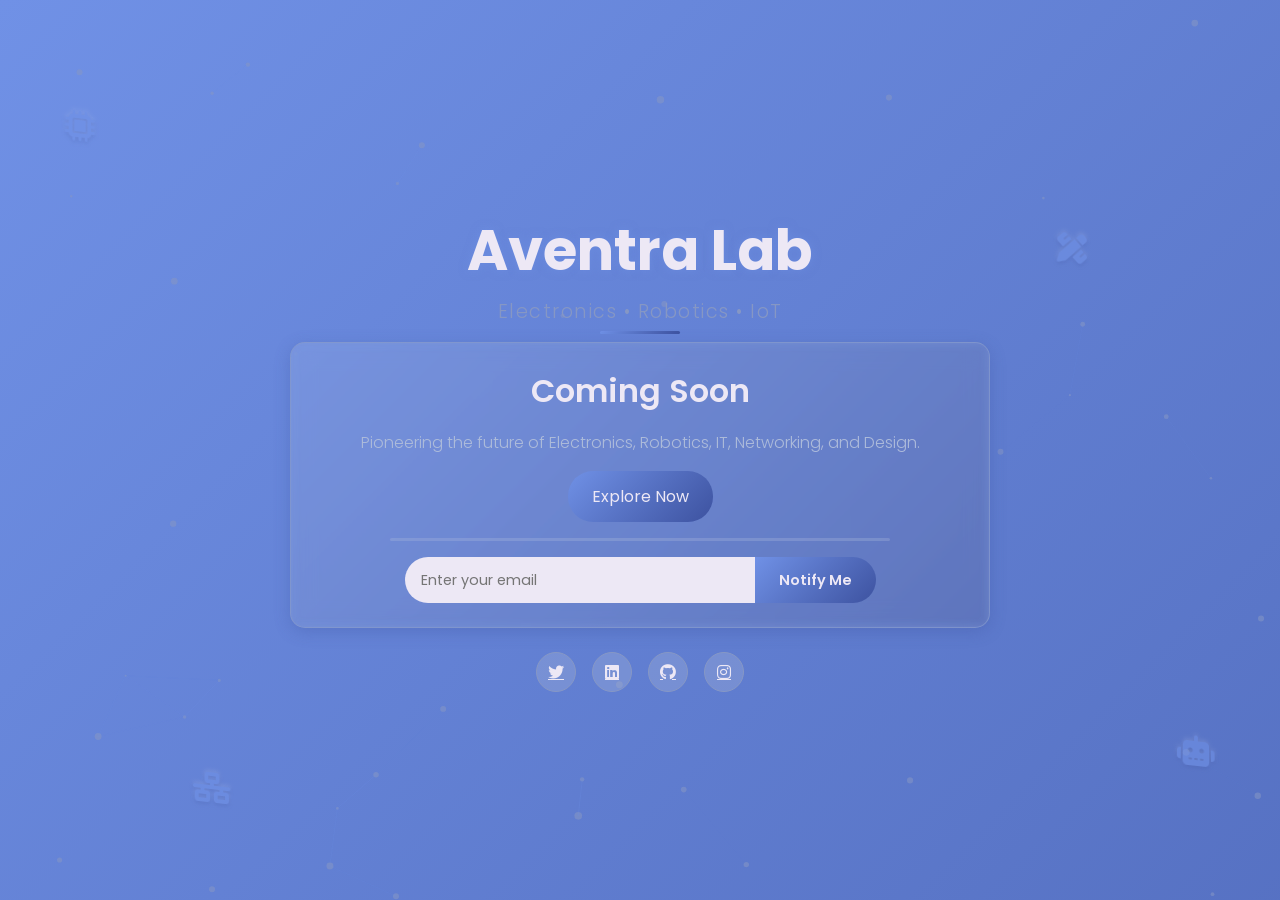
==== commit cd9649b2: "Update index.html" ====
--- a/index.html
+++ b/index.html
@@ -524,7 +524,7 @@
             minutes: document.getElementById("minutes"),
             seconds: document.getElementById("seconds")
         };
-        const countDownDate = new Date("May 15, 2025").getTime();
+        const countDownDate = new Date("July 15, 2025").getTime();
         const startDate = new Date().getTime();
         const totalTime = countDownDate - startDate;
         let lastValues = { days: null, hours: null, minutes: null, seconds: null };
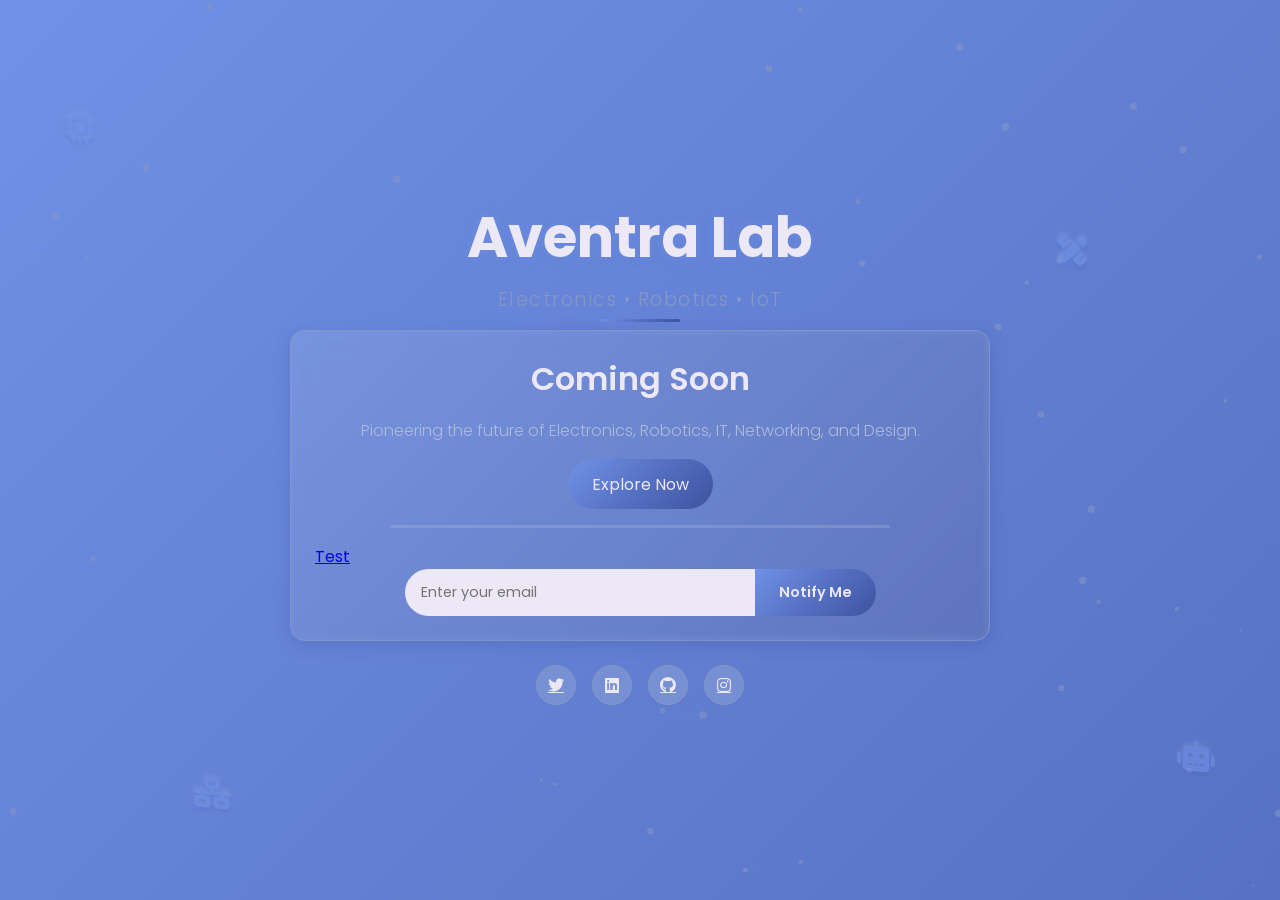
==== commit a452cca8: "Update index.html Test line 380" ====
--- a/index.html
+++ b/index.html
@@ -377,7 +377,7 @@
             <div class="progress-bar">
                 <div class="progress" id="progress"></div>
             </div>
-            
+            <a href="Templates/mail_sign.html" title="Email Sign Template">Test</a>
             <form class="notify-form" aria-label="Email subscription form">
                 <label for="email-input" class="sr-only">Email Address</label>
                 <input id="email-input" type="email" placeholder="Enter your email" required aria-label="Email input">
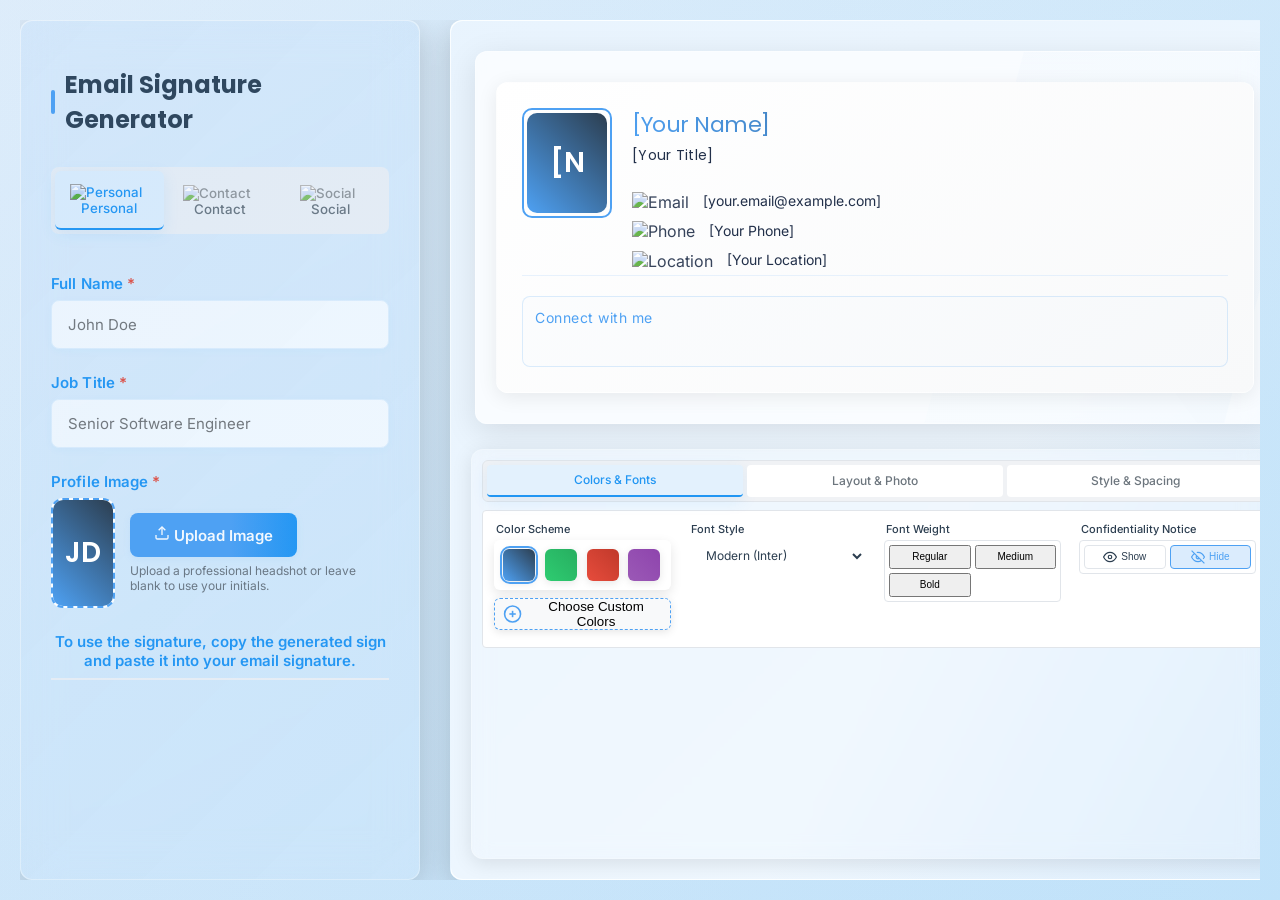
==== commit ea376654: "Update index.html Fix the image size upload," ====
--- a/index.html
+++ b/index.html
@@ -3,627 +3,2489 @@
 <head>
     <meta charset="UTF-8">
     <meta name="viewport" content="width=device-width, initial-scale=1.0">
-    <title>Aventra Lab - Coming Soon</title>
-    <meta charset="UTF-8">
-    <meta http-equiv="X-UA-Compatible" content="IE=Edge">
-    <meta name="description"
-        content="We’re building the future of electronics, robotics, IT, and networking. Stay tuned for cutting-edge innovations!">
-    <meta name="keywords" content="electronics, robotics, IT, networking, innovation">
-    <meta name="team" content="Aventra Labs">
-    <!-- Google Fonts -->
-    <link rel="preconnect" href="https://fonts.googleapis.com">
-    <link rel="preconnect" href="https://fonts.gstatic.com" crossorigin>
-    <link href="https://fonts.googleapis.com/css2?family=Poppins:wght@300;400;600;700&display=swap" rel="stylesheet">
-    <!-- Font Awesome Icons -->
-    <link rel="stylesheet" href="https://cdnjs.cloudflare.com/ajax/libs/font-awesome/6.4.0/css/all.min.css">
-    <!-- GSAP for Animations -->
-    <script src="https://cdnjs.cloudflare.com/ajax/libs/gsap/3.11.5/gsap.min.js"></script>
+    <title>Professional Email Signature Generator</title>
+    <link href="https://fonts.googleapis.com/css2?family=Inter:wght@400;500;600&family=Poppins:wght@500;600&family=Roboto:wght@400;500&family=Playfair+Display:wght@400;500&family=Montserrat:wght@400;500;600&family=Open+Sans:wght@400;500;600&family=Lato:wght@400;500;700&family=Source+Sans+Pro:wght@400;600&family=Merriweather:wght@400;700&family=PT+Sans:wght@400;700&display=swap" rel="stylesheet">
     <style>
-        :root {
-            --dark-blue: #3D52A0;
-            --mid-blue: #7091E6;
-            --light-blue: #8697C4;
-            --pale-blue: #ADBBDA;
-            --off-white: #EDE8F5;
-            --primary-gradient: linear-gradient(135deg, #7091E6 0%, #3D52A0 100%);
-            --glass-bg: rgba(173, 187, 218, 0.3); /* Glassmorphism */
-            --shadow: 0 4px 16px rgba(61, 82, 160, 0.3);
-            --glow: 0 0 10px rgba(112, 145, 230, 0.5);
+        body {
+            font-family: 'Inter', sans-serif;
+            margin: 0;
+            padding: 20px;
+            background: linear-gradient(135deg, #eaf3fb 0%, #c9e7fa 100%);
+            background-image: 
+                linear-gradient(135deg, #eaf3fb 0%, #c9e7fa 100%),
+                radial-gradient(circle at 25px 25px, rgba(78, 161, 243, 0.08) 2%, transparent 0%),
+                radial-gradient(circle at 75px 75px, rgba(78, 161, 243, 0.08) 2%, transparent 0%);
+            background-size: 100% 100%, 100px 100px, 100px 100px;
+            color: #22304a;
+            min-height: 100vh;
+            overflow: hidden;
+            box-sizing: border-box;
+            position: relative;
+        }
+
+        body::before {
+            content: '';
+            position: absolute;
+            top: 0;
+            left: 0;
+            right: 0;
+            bottom: 0;
+            background: linear-gradient(45deg, rgba(78, 161, 243, 0.1) 0%, rgba(78, 161, 243, 0.05) 100%);
+            pointer-events: none;
         }
 
         * {
-            margin: 0;
-            padding: 0;
             box-sizing: border-box;
-            font-family: 'Poppins', sans-serif;
-        }
-
-        body {
-            min-height: 100vh;
-            background: var(--primary-gradient); /* Gradient base */
-            background-size: 200% 200%;
-            animation: gradientShift 15s ease infinite;
-            color: var(--off-white);
+        }
+
+        .container {
+            max-width: 1400px;
+            margin: 0 auto;
+            display: flex;
+            gap: 30px;
+            height: calc(100vh - 40px);
             position: relative;
             overflow: hidden;
         }
 
-        #grid-canvas {
+        .form-section {
+            flex: 1;
+            min-width: 400px;
+            max-width: 500px;
+            background: rgba(255, 255, 255, 0.15);
+            backdrop-filter: blur(20px);
+            -webkit-backdrop-filter: blur(20px);
+            border: 1px solid rgba(255, 255, 255, 0.2);
+            box-shadow: 0 8px 32px rgba(0, 0, 0, 0.2);
+            padding: 30px;
+            border-radius: 12px;
+            height: 100%;
+            overflow-y: auto;
+            overflow-x: hidden;
+            position: relative;
+        }
+
+        .form-section::before {
+            content: '';
+            position: absolute;
+            top: 0;
+            left: 0;
+            right: 0;
+            bottom: 0;
+            background: linear-gradient(135deg, rgba(78, 161, 243, 0.1) 0%, rgba(78, 161, 243, 0.05) 100%);
+            border-radius: 12px;
+            pointer-events: none;
+        }
+
+        .preview-section {
+            flex: 1;
+            min-width: 850px;
+            max-width: 500px;
+            background: linear-gradient(120deg, #fafdff 60%, #e3f1fd 100%);
+            background-blend-mode: lighten;
+            backdrop-filter: blur(20px);
+            -webkit-backdrop-filter: blur(20px);
+            border: 1px solid rgba(255, 255, 255, 0.2);
+            box-shadow: 0 8px 32px rgba(0, 0, 0, 0.2);
+            padding: 20px;
+            border-radius: 12px;
+            height: 100%;
+            display: flex;
+            flex-direction: column;
+            overflow: hidden;
+            position: relative;
+        }
+
+        .preview-section::before {
+            content: '';
+            position: absolute;
+            top: 0;
+            left: 0;
+            right: 0;
+            bottom: 0;
+            background: linear-gradient(135deg, rgba(78, 161, 243, 0.1) 0%, rgba(78, 161, 243, 0.05) 100%);
+            border-radius: 12px;
+            pointer-events: none;
+        }
+
+        .preview-section h1 {
+            margin: 0 0 10px 0;
+            font-size: 20px;
+        }
+
+        h1 {
+            font-family: 'Poppins', sans-serif;
+            color: #2c3e50;
+            margin-bottom: 30px;
+            font-size: 24px;
+            display: flex;
+            align-items: center;
+            gap: 10px;
+        }
+
+        h1::before {
+            content: '';
+            display: inline-block;
+            width: 4px;
+            height: 24px;
+            background: #4ea1f3;
+            border-radius: 2px;
+        }
+
+        .form-group {
+            margin-bottom: 24px;
+            width: 100%;
+        }
+
+        .form-group input[type="text"],
+        .form-group input[type="email"],
+        .form-group input[type="tel"],
+        .form-group input[type="url"] {
+            width: 100%;
+            padding: 14px 16px;
+            border: 1.5px solid #e3f1fd;
+            border-radius: 8px;
+            font-family: 'Inter', sans-serif;
+            font-size: 15px;
+            background: rgba(255,255,255,0.85);
+            color: #22304a;
+            box-shadow: 0 2px 8px rgba(33,150,243,0.04);
+            transition: border-color 0.2s, box-shadow 0.2s;
+        }
+
+        .form-group input[type="text"]:focus,
+        .form-group input[type="email"]:focus,
+        .form-group input[type="tel"]:focus,
+        .form-group input[type="url"]:focus {
+            outline: none;
+            border-color: #4ea1f3;
+            box-shadow: 0 0 0 3px rgba(78,161,243,0.13);
+            background: #fafdff;
+        }
+
+        .form-group label {
+            display: block;
+            margin-bottom: 7px;
+            color: #2196f3;
+            font-weight: 600;
+            font-size: 15px;
+            letter-spacing: 0.1px;
+        }
+
+        .social-links {
+            display: grid;
+            grid-template-columns: repeat(auto-fit, minmax(200px, 1fr));
+            gap: 15px;
+            background: rgba(255, 255, 255, 0.15);
+            backdrop-filter: blur(10px);
+            -webkit-backdrop-filter: blur(10px);
+            border: 1px solid rgba(255, 255, 255, 0.2);
+            box-shadow: 0 4px 12px rgba(0, 0, 0, 0.1);
+            padding: 20px;
+            border-radius: 8px;
+            margin-top: 10px;
+            width: 100%;
+        }
+
+        .social-links .form-group {
+            margin-bottom: 0;
+        }
+
+        .social-links input[type="url"] {
+            width: 100%;
+            padding: 12px;
+            border: 1px solid rgba(255, 255, 255, 0.2);
+            border-radius: 6px;
+            font-family: 'Inter', sans-serif;
+            font-size: 14px;
+            transition: all 0.3s;
+            background: rgba(255, 255, 255, 0.15);
+            color: #2c3e50;
+            backdrop-filter: blur(10px);
+            -webkit-backdrop-filter: blur(10px);
+        }
+
+        .social-links input[type="url"]:focus {
+            outline: none;
+            border-color: #4ea1f3;
+            box-shadow: 0 0 0 3px rgba(78, 161, 243, 0.2);
+            background: rgba(255, 255, 255, 0.2);
+        }
+
+        .social-links label {
+            display: block;
+            margin-bottom: 8px;
+            color: #2c3e50;
+            font-weight: 500;
+            font-size: 14px;
+        }
+
+        .copy-button {
+            display: none;
+        }
+
+        .section-title {
+            font-size: 16px;
+            font-weight: 600;
+            color: #2c3e50;
+            margin: 30px 0 15px;
+            padding-bottom: 8px;
+            border-bottom: 2px solid #f0f2f5;
+        }
+
+        .required-field::after {
+            content: '*';
+            color: #e74c3c;
+            margin-left: 4px;
+        }
+
+        /* Signature Preview Styles */
+        .signature-container {
+            font-family: 'Inter', 'Segoe UI', Arial, sans-serif;
+            width: 100%;
+            max-width: 800px;
+            padding: 20px;
+            position: relative;
+            overflow: hidden;
+            margin: 10px auto;
+            border-radius: 12px;
+            background: rgba(255, 255, 255, 0.7);
+            backdrop-filter: blur(10px);
+            -webkit-backdrop-filter: blur(10px);
+            border: 1px solid rgba(255, 255, 255, 0.3);
+            box-shadow: 0 8px 32px rgba(0, 0, 0, 0.1);
+        }
+
+        .profile-image {
+            width: 80px;
+            height: 100px;
+            border-radius: 10px;
+            position: relative;
+            padding: 3px;
+            background: transparent;
+            border: 2px solid #4ea1f3;
+            overflow: hidden;
+        }
+
+        .profile-image img {
+            width: 100%;
+            height: 100%;
+            border-radius: 8px;
+            object-fit: cover;
+        }
+
+        .name {
+            margin: 0 0 4px 0;
+            font-size: 22px;
+            letter-spacing: -0.5px;
+            font-family: 'Poppins', 'Segoe UI', Arial, sans-serif;
+        }
+
+        .title {
+            margin: 0;
+            font-size: 14px;
+            letter-spacing: 0.3px;
+            font-family: 'Poppins', 'Segoe UI', Arial, sans-serif;
+        }
+
+        .contact-icon {
+            width: 16px;
+            height: 16px;
+            opacity: 0.9;
+            filter: brightness(0.9);
+            vertical-align: middle;
+            margin-right: 10px;
+        }
+
+        .contact-link {
+            color: #2c3e50;
+            text-decoration: none;
+            font-size: 14px;
+        }
+
+        .contact-text {
+            color: #2c3e50;
+            font-size: 14px;
+        }
+
+        .social-icon {
+            display: inline-block;
+            margin: 0 6px;
+        }
+
+        .social-icon img {
+            width: 20px;
+            height: 20px;
+            filter: brightness(0.9);
+        }
+
+        .initials-fallback {
+            width: 100%;
+            height: 100%;
+            display: flex;
+            align-items: center;
+            justify-content: center;
+            background: linear-gradient(45deg, #4ea1f3, #2c3e50);
+            color: white;
+            font-family: 'Poppins', sans-serif;
+            font-size: 28px;
+            font-weight: 600;
+            border-radius: 8px;
+        }
+
+        .toast {
+            position: fixed;
+            bottom: 20px;
+            right: 20px;
+            background: #2c3e50;
+            color: white;
+            padding: 12px 24px;
+            border-radius: 6px;
+            font-size: 14px;
+            opacity: 0;
+            transform: translateY(20px);
+            transition: all 0.3s;
+            box-shadow: 0 4px 12px rgba(0, 0, 0, 0.15);
+        }
+
+        .toast.show {
+            opacity: 1;
+            transform: translateY(0);
+        }
+
+        /* Add new tab styles */
+        .tabs {
+            display: flex;
+            gap: 2px;
+            margin-bottom: 40px;
+            background: #f0f2f5;
+            padding: 4px;
+            border-radius: 8px;
+        }
+
+        .tab {
+            flex: 1;
+            padding: 12px;
+            text-align: center;
+            background: transparent;
+            border: none;
+            border-radius: 6px;
+            cursor: pointer;
+            font-family: 'Inter', sans-serif;
+            font-weight: 500;
+            color: #6c757d;
+            transition: all 0.3s;
+        }
+
+        .tab.active {
+            background: white;
+            color: #4ea1f3;
+            box-shadow: 0 2px 8px rgba(0, 0, 0, 0.05);
+        }
+
+        .tab-content {
+            display: none;
+        }
+
+        .tab-content.active {
+            display: block;
+        }
+
+        .tab-icon {
+            width: 16px;
+            height: 16px;
+            vertical-align: middle;
+            margin-right: 6px;
+            opacity: 0.7;
+        }
+
+        .tab.active .tab-icon {
+            opacity: 1;
+        }
+
+        /* Add new styles for image upload and initials */
+        .image-upload-container {
+            display: flex;
+            gap: 15px;
+            align-items: center;
+            margin-bottom: 10px;
+        }
+
+        .image-preview {
+            width: 90px;
+            height: 110px;
+            border-radius: 12px;
+            border: 2.5px dashed #4ea1f3;
+            display: flex;
+            align-items: center;
+            justify-content: center;
+            overflow: hidden;
+            background: #fafdff;
+            position: relative;
+        }
+
+        .image-preview img {
+            width: 100%;
+            height: 100%;
+            object-fit: cover;
+        }
+
+        .upload-button {
+            background: linear-gradient(90deg, #4ea1f3 60%, #2196f3 100%);
+            color: white;
+            border: none;
+            padding: 12px 24px;
+            border-radius: 8px;
+            cursor: pointer;
+            font-family: 'Inter', sans-serif;
+            font-weight: 600;
+            font-size: 15px;
+            box-shadow: 0 2px 8px rgba(33,150,243,0.08);
+            transition: background 0.2s, box-shadow 0.2s, transform 0.1s;
+        }
+        .upload-button:hover {
+            background: linear-gradient(90deg, #2196f3 60%, #4ea1f3 100%);
+            transform: translateY(-2px) scale(1.03);
+            box-shadow: 0 4px 16px rgba(33,150,243,0.13);
+        }
+
+        .upload-button:active {
+            transform: translateY(0);
+        }
+
+        .upload-icon {
+            width: 16px;
+            height: 16px;
+        }
+
+        #imageUrl {
+            display: none;
+        }
+
+        /* Add modal styles */
+        .modal {
+            display: none;
             position: fixed;
             top: 0;
             left: 0;
             width: 100%;
             height: 100%;
-            z-index: -1;
-            opacity: 0.8;
-        }
-
-        .container {
-            max-width: 1000px;
+            background: rgba(0, 0, 0, 0.5);
+            align-items: center;
+            justify-content: center;
+            z-index: 1000;
+        }
+
+        .modal-content {
+            background: white;
+            padding: 30px;
+            border-radius: 12px;
             width: 90%;
-            margin: 0 auto;
-            padding: 1rem 0;
+            max-width: 500px;
+            position: relative;
+            box-shadow: 0 4px 20px rgba(0, 0, 0, 0.15);
+        }
+
+        .modal-header {
+            margin-bottom: 20px;
+        }
+
+        .modal-title {
+            font-family: 'Poppins', sans-serif;
+            font-size: 20px;
+            color: #2c3e50;
+            margin: 0;
+        }
+
+        .signature-preview {
+            background: #f8f9fa;
+            padding: 20px;
+            border-radius: 8px;
+            border: 1px solid #e1e5ea;
+            margin: 15px 0;
+        }
+
+        .modal-actions {
+            display: flex;
+            gap: 10px;
+            margin-top: 20px;
+        }
+
+        .modal-button {
+            flex: 1;
+            padding: 12px;
+            border: none;
+            border-radius: 6px;
+            font-family: 'Inter', sans-serif;
+            font-weight: 500;
+            cursor: pointer;
+            transition: all 0.3s;
+            display: flex;
+            align-items: center;
+            justify-content: center;
+            gap: 8px;
+        }
+
+        .modal-button.primary {
+            background: #4ea1f3;
+            color: white;
+        }
+
+        .modal-button.secondary {
+            background: #f8f9fa;
+            color: #2c3e50;
+            border: 1px solid #e1e5ea;
+        }
+
+        .modal-button:hover {
+            transform: translateY(-1px);
+            box-shadow: 0 4px 12px rgba(0, 0, 0, 0.1);
+        }
+
+        .close-modal {
+            position: absolute;
+            top: 20px;
+            right: 20px;
+            background: none;
+            border: none;
+            cursor: pointer;
+            padding: 5px;
+            color: #6c757d;
+            transition: color 0.3s;
+        }
+
+        .close-modal:hover {
+            color: #2c3e50;
+        }
+
+        .download-icon {
+            width: 16px;
+            height: 16px;
+        }
+
+        /* Add new styles for design options */
+        .design-options {
+            margin-top: 10px;
+            background: rgba(255, 255, 255, 0.15);
+            backdrop-filter: blur(10px);
+            -webkit-backdrop-filter: blur(10px);
+            border: 1px solid rgba(255, 255, 255, 0.2);
+            box-shadow: 0 4px 20px rgba(0, 0, 0, 0.1);
+            padding: 10px;
+            border-radius: 12px;
+            flex: 1;
+            overflow-y: auto;
+            overflow-x: hidden;
+        }
+
+        .design-tabs {
+            display: flex;
+            gap: 4px;
+            margin-bottom: 8px;
+            background: rgba(255, 255, 255, 0.15);
+            padding: 4px;
+            border-radius: 6px;
+            border: 1px solid rgba(255, 255, 255, 0.2);
+        }
+
+        .design-tab {
+            flex: 1;
+            height: 32px;
+            padding: 0 12px;
+            text-align: center;
+            background: rgba(255, 255, 255, 0.15);
+            border: none;
+            border-radius: 4px;
+            cursor: pointer;
+            font-family: 'Inter', sans-serif;
+            font-weight: 500;
+            font-size: 12px;
+            color: #2c3e50;
+            transition: all 0.3s;
+        }
+
+        .design-tab.active {
+            background: rgba(78, 161, 243, 0.2);
+            color: #4ea1f3;
+            box-shadow: 0 2px 8px rgba(0, 0, 0, 0.1);
+        }
+
+        .design-tab:hover {
+            background: rgba(255, 255, 255, 0.2);
+        }
+
+        .design-content {
+            display: none;
+        }
+
+        .design-content.active {
+            display: block;
+        }
+
+        .options-grid {
+            display: grid;
+            grid-template-columns: repeat(auto-fit, minmax(70px, 1fr));
+            gap: 4px;
+            background: white;
+            padding: 4px;
+            border-radius: 4px;
+            border: 1px solid #e1e5ea;
+            width: 100%;
+        }
+
+        .option-group {
+            margin-bottom: 6px;
+            background: rgba(255, 255, 255, 0.15);
+            backdrop-filter: blur(10px);
+            -webkit-backdrop-filter: blur(10px);
+            padding: 6px;
+            border-radius: 4px;
+            border: 1px solid rgba(255, 255, 255, 0.2);
+        }
+
+        .option-group label {
+            display: block;
+            margin-bottom: 4px;
+            color: #2c3e50;
+            font-weight: 500;
+            font-size: 11px;
+            padding: 0 2px;
+        }
+
+        /* Update color options with glassmorphism */
+        .color-options {
+            display: grid;
+            grid-template-columns: repeat(auto-fit, minmax(32px, 1fr));
+            gap: 8px;
+            background: rgba(255, 255, 255, 0.1);
+            backdrop-filter: blur(10px);
+            -webkit-backdrop-filter: blur(10px);
+            border: 1px solid rgba(255, 255, 255, 0.2);
+            box-shadow: 0 4px 12px rgba(0, 0, 0, 0.1);
+            padding: 8px;
+            border-radius: 6px;
+        }
+
+        .color-option {
+            width: 32px;
+            height: 32px;
+            border: none;
+            border-radius: 6px;
+            cursor: pointer;
+            transition: all 0.3s;
+            position: relative;
+            box-shadow: 0 2px 8px rgba(0, 0, 0, 0.1);
+        }
+
+        .color-option:hover {
+            transform: translateY(-1px);
+            box-shadow: 0 4px 12px rgba(0, 0, 0, 0.15);
+        }
+
+        .color-option::after {
+            content: '';
+            position: absolute;
+            top: -3px;
+            left: -3px;
+            right: -3px;
+            bottom: -3px;
+            border: 2px solid transparent;
+            border-radius: 10px;
+            transition: all 0.3s;
+        }
+
+        .color-option.active::after {
+            border-color: #4ea1f3;
+        }
+
+        .style-select {
+            width: 100%;
+            height: 32px;
+            padding: 0 12px;
+            font-family: 'Inter', sans-serif;
+            font-size: 12px;
+            background: rgba(255, 255, 255, 0.15);
+            border: 1px solid rgba(255, 255, 255, 0.2);
+            border-radius: 6px;
+            color: #2c3e50;
+            cursor: pointer;
+            backdrop-filter: blur(10px);
+            -webkit-backdrop-filter: blur(10px);
+        }
+
+        .style-select:focus {
+            outline: none;
+            border-color: #4ea1f3;
+            box-shadow: 0 0 0 3px rgba(78, 161, 243, 0.2);
+        }
+
+        .style-select option {
+            background: #ffffff;
+            color: #2c3e50;
+        }
+
+        .layout-options, .photo-layout-options, .shape-options, .size-options {
+            display: grid;
+            grid-template-columns: repeat(2, 1fr);
+            gap: 4px;
+            background: white;
+            padding: 4px;
+            border-radius: 4px;
+            border: 1px solid #e1e5ea;
+        }
+
+        .layout-option, .photo-layout-option, .shape-option, .size-option {
             display: flex;
             flex-direction: column;
             align-items: center;
             justify-content: center;
-            min-height: 100vh;
-            max-height: 100vh;
-            position: relative;
-        }
-
-        .logo {
-            font-size: 3.5rem;
-            font-weight: 700;
-            margin-bottom: 0.3rem;
-            color: var(--off-white);
-            text-shadow: var(--glow);
-            opacity: 0;
-        }
-
-        .tagline {
-            font-size: 1.2rem;
-            margin-bottom: 1rem;
-            letter-spacing: 1.5px;
-            color: var(--light-blue);
-            font-weight: 300;
-            position: relative;
-        }
-
-        .tagline::after {
-            content: '';
-            position: absolute;
-            bottom: -8px;
-            left: 50%;
-            transform: translateX(-50%);
-            width: 80px;
-            height: 3px;
-            background: var(--primary-gradient);
-            border-radius: 3px;
-        }
-
-        .coming-soon-card {
-            background: var(--glass-bg);
-            backdrop-filter: blur(12px); /* Strong Gaussian blur */
-            -webkit-backdrop-filter: blur(12px);
-            border-radius: 15px;
-            border: 1px solid rgba(134, 151, 196, 0.5);
-            padding: 1.5rem;
+            padding: 4px;
+            font-size: 10px;
+            min-height: 40px;
             width: 100%;
-            max-width: 700px;
-            box-shadow: var(--shadow);
-            margin-bottom: 1rem;
-            position: relative;
-            overflow: hidden;
-        }
-
-        .coming-soon-card::before {
-            content: '';
-            position: absolute;
-            top: -1px;
-            left: -1px;
-            right: -1px;
-            bottom: -1px;
-            background: var(--primary-gradient);
-            z-index: -1;
-            filter: blur(5px);
-            opacity: 0.4;
-        }
-
-        .coming-soon {
-            font-size: 2rem;
-            margin-bottom: 1rem;
-            font-weight: 600;
-            text-align: center;
-            color: var(--off-white);
-        }
-
-        .description {
-            font-size: 1rem;
-            line-height: 1.5;
-            margin-bottom: 1rem;
-            text-align: center;
-            color: var(--pale-blue);
-            font-weight: 300;
-        }
-
-        .countdown {
-            display: flex;
-            justify-content: center;
-            gap: 1rem;
-            margin-bottom: 1rem;
-            flex-wrap: wrap;
-        }
-
-        .countdown-item {
-            background: var(--glass-bg);
-            backdrop-filter: blur(8px); /* Glassmorphism for countdown */
-            -webkit-backdrop-filter: blur(8px);
-            border-radius: 10px;
-            padding: 1rem 0.8rem;
-            min-width: 90px;
-            text-align: center;
-            box-shadow: 0 2px 8px rgba(61, 82, 160, 0.2);
-            border: 1px solid rgba(134, 151, 196, 0.5);
-            position: relative;
-        }
-
-        .countdown-number {
-            font-size: 2rem;
-            font-weight: 600;
-            color: var(--off-white);
-            text-shadow: var(--glow);
-        }
-
-        .countdown-number.flip {
-            animation: flip 0.6s ease;
-        }
-
-        .countdown-label {
-            font-size: 0.8rem;
-            opacity: 0.9;
-            text-transform: uppercase;
-            letter-spacing: 1.5px;
-            margin-top: 0.3rem;
-            color: var(--pale-blue);
-        }
-
-        .progress-bar {
+        }
+
+        .layout-option .layout-preview, .photo-layout-option .layout-preview, .shape-option .shape-preview, .size-option .size-preview {
             width: 100%;
-            max-width: 500px;
-            height: 3px;
-            background: rgba(173, 187, 218, 0.3);
-            border-radius: 3px;
-            overflow: hidden;
-            margin: 0 auto 1rem;
-        }
-
-        .progress {
-            height: 100%;
-            background: var(--primary-gradient);
-            width: 0;
-            transition: width 1s ease;
-        }
-
-        .notify-form {
-            display: flex;
-            justify-content: center;
-            max-width: 500px;
-            width: 100%;
-            margin: 0 auto;
-        }
-
-        .notify-form input {
-            padding: 0.8rem 1rem;
-            border: none;
-            border-radius: 25px 0 0 25px;
-            width: 70%;
-            font-size: 0.9rem;
-            outline: none;
-            background: var(--off-white);
-            color: var(--dark-blue);
-            transition: all 0.3s ease;
-        }
-
-        .notify-form input:focus {
-            box-shadow: 0 0 0 3px var(--mid-blue);
-            transform: scale(1.05);
-        }
-
-        .notify-form button {
-            padding: 0.8rem 1.5rem;
-            background: var(--primary-gradient);
-            color: var(--off-white);
-            border: none;
-            border-radius: 0 25px 25px 0;
-            cursor: pointer;
-            font-size: 0.9rem;
-            font-weight: 600;
-            transition: all 0.3s ease;
-            position: relative;
-            overflow: hidden;
-        }
-
-        .notify-form button:hover {
-            background: linear-gradient(135deg, #3D52A0 0%, #7091E6 100%);
-        }
-
-        .social-links {
-            display: flex;
-            gap: 1rem;
-            margin-top: 0.5rem;
-        }
-
-        .social-link {
-            width: 40px;
-            height: 40px;
-            border-radius: 50%;
+            height: 20px;
             display: flex;
             align-items: center;
             justify-content: center;
-            background: var(--glass-bg);
-            border: 1px solid var(--light-blue);
-            color: var(--off-white);
-            font-size: 1rem;
-            transition: all 0.3s ease;
-        }
-
-        .social-link:hover {
-            background: rgba(112, 145, 230, 0.3);
-            transform: scale(1.1);
-        }
-
-        .floating-icon {
+            background: #f0f2f5;
+            border-radius: 3px;
+            margin-bottom: 2px;
+            border: 1px solid #e1e5ea;
+        }
+
+        .layout-option svg, .photo-layout-option svg, .shape-option svg, .size-option svg {
+            width: 14px;
+            height: 14px;
+            margin-bottom: 2px;
+        }
+
+        .icon-options, .shape-options, .size-options, .border-options, .alignment-options {
+            display: grid;
+            grid-template-columns: repeat(auto-fit, minmax(70px, 1fr));
+            gap: 4px;
+            background: white;
+            padding: 4px;
+            border-radius: 4px;
+            border: 1px solid #e1e5ea;
+        }
+
+        .icon-option, .shape-option, .size-option, .border-option, .alignment-option {
+            composes: interactive-element;
+            display: flex;
+            flex-direction: column;
+            align-items: center;
+            justify-content: center;
+            padding: 4px;
+            font-size: 10px;
+            min-height: 50px;
+            width: 100%;
+        }
+
+        .icon-option .icon-preview, .shape-option .shape-preview {
+            width: 100%;
+            height: 24px;
+            display: flex;
+            align-items: center;
+            justify-content: center;
+            background: #f0f2f5;
+            border-radius: 3px;
+            margin-bottom: 2px;
+            border: 1px solid #e1e5ea;
+        }
+
+        .icon-option svg, .shape-option svg, .size-option svg, .border-option svg, .alignment-option svg {
+            width: 16px;
+            height: 16px;
+            margin-bottom: 2px;
+        }
+
+        .icon-option:hover, .shape-option:hover, .size-option:hover, .border-option:hover, .alignment-option:hover {
+            background: #f0f2f5;
+            transform: translateY(-1px);
+            box-shadow: 0 4px 12px rgba(0, 0, 0, 0.05);
+        }
+
+        .icon-option.active, .shape-option.active, .size-option.active, .border-option.active, .alignment-option.active {
+            background: #e8f4ff;
+            border-color: #4ea1f3;
+            color: #4ea1f3;
+        }
+
+        .weight-options {
+            display: grid;
+            grid-template-columns: repeat(auto-fit, minmax(60px, 1fr));
+            gap: 4px;
+            background: white;
+            padding: 4px;
+            border-radius: 4px;
+            border: 1px solid #e1e5ea;
+        }
+
+        .weight-option {
+            composes: interactive-element;
+            display: flex;
+            align-items: center;
+            justify-content: center;
+            padding: 4px;
+            font-size: 10px;
+            min-height: 24px;
+            width: 100%;
+        }
+
+        /* Update custom color picker with glassmorphism */
+        .custom-color-picker {
+            margin-top: 8px;
+            padding: 8px;
+            background: rgba(255, 255, 255, 0.1);
+            backdrop-filter: blur(10px);
+            -webkit-backdrop-filter: blur(10px);
+            border: 1px solid rgba(255, 255, 255, 0.2);
+            box-shadow: 0 4px 12px rgba(0, 0, 0, 0.1);
+            border-radius: 6px;
+        }
+
+        .custom-color-picker input[type="color"] {
+            width: 100%;
+            height: 32px;
+            padding: 0;
+            border: 1px solid rgba(255, 255, 255, 0.3);
+            border-radius: 6px;
+            cursor: pointer;
+            background: rgba(255, 255, 255, 0.7);
+            backdrop-filter: blur(4px);
+            -webkit-backdrop-filter: blur(4px);
+        }
+
+        /* Standardize select elements */
+        .style-select {
+            composes: interactive-element;
+            width: 100%;
+            height: 32px;
+            padding: 0 12px;
+            font-family: 'Inter', sans-serif;
+            font-size: 12px;
+        }
+
+        /* Update spacing slider with glassmorphism */
+        .spacing-slider {
+            display: flex;
+            align-items: center;
+            gap: 8px;
+            padding: 8px;
+            background: rgba(255, 255, 255, 0.7);
+            backdrop-filter: blur(4px);
+            -webkit-backdrop-filter: blur(4px);
+            border: 1px solid rgba(255, 255, 255, 0.3);
+            box-shadow: 0 4px 12px rgba(0, 0, 0, 0.05);
+            border-radius: 6px;
+            width: 100%;
+            height: 32px;
+        }
+
+        .spacing-range {
+            flex: 1;
+            min-width: 0;
+            height: 4px;
+            background: rgba(78, 161, 243, 0.2);
+            border-radius: 2px;
+            -webkit-appearance: none;
+        }
+
+        .spacing-range::-webkit-slider-thumb {
+            -webkit-appearance: none;
+            width: 16px;
+            height: 16px;
+            background: rgba(255, 255, 255, 0.9);
+            border: 1px solid rgba(78, 161, 243, 0.3);
+            border-radius: 50%;
+            cursor: pointer;
+            box-shadow: 0 2px 8px rgba(0, 0, 0, 0.1);
+        }
+
+        /* Standardize design tabs */
+        .design-tabs {
+            display: flex;
+            gap: 4px;
+            margin-bottom: 8px;
+            background: #f0f2f5;
+            padding: 4px;
+            border-radius: 6px;
+            border: 1px solid #e1e5ea;
+        }
+
+        .design-tab {
+            flex: 1;
+            height: 32px;
+            padding: 0 12px;
+            text-align: center;
+            background: white;
+            border: none;
+            border-radius: 4px;
+            cursor: pointer;
+            font-family: 'Inter', sans-serif;
+            font-weight: 500;
+            font-size: 12px;
+            color: #6c757d;
+            transition: all 0.3s;
+        }
+
+        /* Add styles for the signature preview container */
+        #signaturePreview {
+            margin-bottom: 15px;
+            flex-shrink: 0;
+            max-height: 400px;
+            overflow-y: auto;
+        }
+
+        /* Add loading styles */
+        .loading {
             position: absolute;
-            opacity: 0.6;
-            z-index: -1;
-            font-size: 2rem;
-            color: var(--mid-blue);
-            text-shadow: 0 2px 4px rgba(61, 82, 160, 0.4), 0 -2px 4px rgba(255, 255, 255, 0.2); /* 3D effect */
-            transform: perspective(500px) rotateX(20deg) rotateY(20deg);
-        }
-
-        .icon-1 { top: 10%; left: 5%; animation-delay: 0s; }
-        .icon-2 { top: 80%; right: 5%; animation-delay: 1s; }
-        .icon-3 { bottom: 10%; left: 15%; animation-delay: 2s; }
-        .icon-4 { top: 25%; right: 15%; animation-delay: 3s; }
-
-        .toast {
-            position: fixed;
-            bottom: 10px;
-            left: 50%;
-            transform: translateX(-50%);
-            padding: 0.8rem 1.5rem;
-            background: var(--primary-gradient);
-            color: var(--off-white);
-            border-radius: 25px;
+            top: 0;
+            left: 0;
+            right: 0;
+            bottom: 0;
+            background: rgba(255, 255, 255, 0.9);
+            display: flex;
+            flex-direction: column;
+            align-items: center;
+            justify-content: center;
             z-index: 1000;
-            opacity: 0;
-            pointer-events: none;
-            font-size: 0.9rem;
-        }
-
-        @keyframes gradientShift {
-            0% { background-position: 0% 50%; }
-            50% { background-position: 100% 50%; }
-            100% { background-position: 0% 50%; }
-        }
-
-        @keyframes float {
-            0% { transform: perspective(500px) rotateX(20deg) rotateY(20deg) translateY(0); }
-            50% { transform: perspective(500px) rotateX(20deg) rotateY(20deg) translateY(-15px); }
-            100% { transform: perspective(500px) rotateX(20deg) rotateY(20deg) translateY(0); }
-        }
-
-        @keyframes flip {
-            0% { transform: rotateX(0deg); }
-            50% { transform: rotateX(180deg); }
-            100% { transform: rotateX(360deg); }
-        }
-
+        }
+
+        .spinner {
+            width: 40px;
+            height: 40px;
+            border: 3px solid #f3f3f3;
+            border-top: 3px solid #4ea1f3;
+            border-radius: 50%;
+            animation: spin 1s linear infinite;
+            margin-bottom: 10px;
+        }
+
+        @keyframes spin {
+            0% { transform: rotate(0deg); }
+            100% { transform: rotate(360deg); }
+        }
+
+        /* Add mobile responsiveness */
         @media (max-width: 768px) {
-            .logo { font-size: 2.5rem; }
-            .tagline { font-size: 1rem; }
-            .coming-soon-card { padding: 1rem; }
-            .coming-soon { font-size: 1.5rem; }
-            .countdown-item { min-width: 70px; padding: 0.8rem; }
-            .countdown-number { font-size: 1.5rem; }
-            .countdown-label { font-size: 0.7rem; }
-            .notify-form input, .notify-form button { font-size: 0.8rem; padding: 0.6rem; }
-            .social-link { width: 35px; height: 35px; font-size: 0.9rem; }
-            .floating-icon { font-size: 1.5rem; }
+            .container {
+                display: none;
+            }
+            
+            body::before {
+                content: 'Please use a laptop or larger screen to access the signature generator.';
+                display: flex;
+                align-items: center;
+                justify-content: center;
+                height: 100vh;
+                width: 100vw;
+                background: #f5f7fa;
+                color: #2c3e50;
+                font-size: 18px;
+                text-align: center;
+                padding: 20px;
+                box-sizing: border-box;
+            }
+        }
+
+        /* Remove redundant media queries */
+        @media (max-width: 768px) {
+            .container {
+                flex-direction: column;
+                height: auto;
+                overflow: auto;
+            }
+            
+            .form-section,
+            .preview-section {
+                max-width: 100%;
+                height: auto;
+            }
+            
+            .options-grid {
+                grid-template-columns: 1fr;
+            }
+            
+            .layout-options,
+            .icon-options,
+            .shape-options,
+            .size-options,
+            .border-options,
+            .alignment-options {
+                flex-direction: column;
+            }
+        }
+
+        /* Common styles for interactive elements */
+        .interactive-element {
+            background: rgba(255, 255, 255, 0.7);
+            backdrop-filter: blur(4px);
+            -webkit-backdrop-filter: blur(4px);
+            border: 1px solid rgba(255, 255, 255, 0.3);
+            box-shadow: 0 4px 12px rgba(0, 0, 0, 0.05);
+            border-radius: 6px;
+            cursor: pointer;
+            transition: all 0.3s;
+            position: relative;
+        }
+
+        /* Standardize custom color picker */
+        .custom-color-picker {
+            margin-top: 8px;
+            padding: 8px;
+            background: #f8f9fa;
+            border-radius: 6px;
+            border: 1px solid #e1e5ea;
+        }
+
+        .custom-color-picker input[type="color"] {
+            width: 100%;
+            height: 32px;
+            padding: 0;
+            border: 1px solid #e1e5ea;
+            border-radius: 6px;
+            cursor: pointer;
+        }
+
+        /* Standardize select elements */
+        .style-select {
+            composes: interactive-element;
+            width: 100%;
+            height: 32px;
+            padding: 0 12px;
+            font-family: 'Inter', sans-serif;
+            font-size: 12px;
+        }
+
+        /* Standardize spacing slider */
+        .spacing-slider {
+            display: flex;
+            align-items: center;
+            gap: 8px;
+            padding: 8px;
+            background: white;
+            border-radius: 6px;
+            border: 1px solid #e1e5ea;
+            width: 100%;
+            height: 32px;
+        }
+
+        .spacing-range {
+            flex: 1;
+            min-width: 0;
+            height: 4px;
+        }
+
+        .spacing-value {
+            min-width: 40px;
+            text-align: center;
+            font-size: 12px;
+            color: #2c3e50;
+            font-weight: 500;
+        }
+
+        /* Standardize design tabs */
+        .design-tabs {
+            display: flex;
+            gap: 4px;
+            margin-bottom: 8px;
+            background: #f0f2f5;
+            padding: 4px;
+            border-radius: 6px;
+            border: 1px solid #e1e5ea;
+        }
+
+        .design-tab {
+            flex: 1;
+            height: 32px;
+            padding: 0 12px;
+            text-align: center;
+            background: white;
+            border: none;
+            border-radius: 4px;
+            cursor: pointer;
+            font-family: 'Inter', sans-serif;
+            font-weight: 500;
+            font-size: 12px;
+            color: #6c757d;
+            transition: all 0.3s;
+        }
+
+        /* Add styles for toggle options */
+        .toggle-options {
+            display: grid;
+            grid-template-columns: repeat(2, 1fr);
+            gap: 4px;
+            background: rgba(255, 255, 255, 0.15);
+            padding: 4px;
+            border-radius: 4px;
+            border: 1px solid #e1e5ea;
+        }
+
+        .toggle-option {
+            composes: interactive-element;
+            display: flex;
+            align-items: center;
+            justify-content: center;
+            gap: 4px;
+            padding: 4px;
+            font-size: 10px;
+            min-height: 24px;
+            width: 100%;
+            background: rgba(255, 255, 255, 0.15);
+            border: 1px solid #e1e5ea;
+            border-radius: 4px;
+            cursor: pointer;
+            transition: all 0.3s;
+            color: #2c3e50;
+        }
+
+        .toggle-option:hover {
+            background: rgba(255, 255, 255, 0.2);
+            transform: translateY(-1px);
+            box-shadow: 0 4px 12px rgba(0, 0, 0, 0.1);
+        }
+
+        .toggle-option.active {
+            background: rgba(78, 161, 243, 0.2);
+            border-color: #4ea1f3;
+            color: #4ea1f3;
+        }
+
+        .toggle-option svg {
+            width: 14px;
+            height: 14px;
+        }
+
+        /* Compact Connect with me section */
+        #signaturePreview .signature-container > table > tr > td > div[style*="Connect with me"] {
+            padding: 6px !important;
+            margin: 0 !important;
+        }
+        #signaturePreview .signature-container p[style*="Connect with me"] {
+            margin-bottom: 2px !important;
+        }
+
+        /* Slightly darken preview text color */
+        #signaturePreview .contact-link,
+        #signaturePreview .contact-text,
+        #signaturePreview .name,
+        #signaturePreview .title {
+            color: #22304a !important;
+        }
+
+        /* Enhance active tab highlight */
+        .tab.active, .design-tab.active {
+            background: #e3f1fd !important;
+            color: #2196f3 !important;
+            box-shadow: 0 4px 16px rgba(33, 150, 243, 0.10) !important;
+            border-bottom: 2px solid #2196f3 !important;
+        }
+
+        /* Mobile responsiveness improvements */
+        @media (max-width: 900px) {
+            .container {
+                flex-direction: column;
+                height: auto;
+                gap: 20px;
+            }
+            .form-section, .preview-section {
+                max-width: 100%;
+                min-width: 0;
+                height: auto;
+            }
+        }
+        @media (max-width: 600px) {
+            body {
+                padding: 6px;
+            }
+            .container {
+                gap: 10px;
+            }
+            .form-section, .preview-section {
+                padding: 10px;
+            }
+            .signature-container {
+                padding: 8px !important;
+            }
         }
     </style>
 </head>
 <body>
-    <canvas id="grid-canvas"></canvas>
-
-    <div class="floating-icon icon-1"><i class="fas fa-microchip"></i></div> <!-- Electronics -->
-    <div class="floating-icon icon-2"><i class="fas fa-robot"></i></div> <!-- Robotics -->
-    <div class="floating-icon icon-3"><i class="fas fa-network-wired"></i></div> <!-- IT/Networking -->
-    <div class="floating-icon icon-4"><i class="fas fa-pen-ruler"></i></div> <!-- Designing -->
-
-    <div class="container" role="main">
-        <h1 class="logo" aria-label="Aventra Lab">Aventra Lab</h1>
-        <div class="tagline" aria-label="Tagline">
-            <span class="tagline-text">Dream • Design • Deploy</span>
+    <div class="container">
+        <div class="form-section">
+            <h1>Email Signature Generator</h1>
+            <form id="signatureForm">
+                <div class="tabs">
+                    <button type="button" class="tab active" data-tab="personal">
+                        <img src="https://cdn-icons-png.flaticon.com/512/1077/1077114.png" alt="Personal" class="tab-icon">
+                        Personal
+                    </button>
+                    <button type="button" class="tab" data-tab="contact">
+                        <img src="https://cdn-icons-png.flaticon.com/512/455/455705.png" alt="Contact" class="tab-icon">
+                        Contact
+                    </button>
+                    <button type="button" class="tab" data-tab="social">
+                        <img src="https://cdn-icons-png.flaticon.com/512/733/733547.png" alt="Social" class="tab-icon">
+                        Social
+                    </button>
+                </div>
+
+                <div id="personal" class="tab-content active">
+                    <div class="form-group">
+                        <label for="name" class="required-field">Full Name</label>
+                        <input type="text" id="name" name="name" required placeholder="John Doe">
+                    </div>
+                    <div class="form-group">
+                        <label for="title" class="required-field">Job Title</label>
+                        <input type="text" id="title" name="title" required placeholder="Senior Software Engineer">
+                    </div>
+                    <div class="form-group">
+                        <label class="required-field">Profile Image</label>
+                        <div class="image-upload-container">
+                            <div class="image-preview" id="imagePreview">
+                                <div class="initials-fallback" id="initialsFallback">JD</div>
+                            </div>
+                            <div>
+                                <button type="button" class="upload-button" onclick="document.getElementById('imageUpload').click()">
+                                    <svg class="upload-icon" viewBox="0 0 24 24" fill="none" stroke="currentColor" stroke-width="2">
+                                        <path d="M21 15v4a2 2 0 0 1-2 2H5a2 2 0 0 1-2-2v-4"></path>
+                                        <polyline points="17 8 12 3 7 8"></polyline>
+                                        <line x1="12" y1="3" x2="12" y2="15"></line>
+                                    </svg>
+                                    Upload Image
+                                </button>
+                                <input type="file" id="imageUpload" accept="image/*" style="display: none" onchange="handleImageUpload(event)">
+                                <input type="url" id="imageUrl" name="profileImage" required>
+                                <div style="font-size:12px;color:#6c757d;margin-top:6px;">Upload a professional headshot or leave blank to use your initials.</div>
+                            </div>
+                        </div>
+                    </div>
+                </div>
+
+                <div id="contact" class="tab-content">
+                    <div class="form-group">
+                        <label for="email" class="required-field">Email Address</label>
+                        <input type="email" id="email" name="email" required placeholder="john.doe@company.com">
+                    </div>
+                    <div class="form-group">
+                        <label for="phone" class="required-field">Phone Number</label>
+                        <input type="tel" id="phone" name="phone" required placeholder="+1 (555) 123-4567">
+                    </div>
+                    <div class="form-group">
+                        <label for="location" class="required-field">Location</label>
+                        <input type="text" id="location" name="location" required placeholder="City, Country">
+                    </div>
+                    <div class="form-group">
+                        <label for="website">Website</label>
+                        <input type="url" id="website" name="website" placeholder="Website (optional)">
+                    </div>
+                </div>
+
+                <div id="social" class="tab-content">
+                    <div class="social-links">
+                        <div class="form-group">
+                            <label for="linkedin">LinkedIn Username</label>
+                            <div style="display: flex; align-items: center; gap: 4px;">
+                                <span style="color: #666; font-size: 14px;">linkedin.com/in/</span>
+                                <input type="text" id="linkedin" name="linkedin" placeholder="yourusername" style="flex: 1;">
+                            </div>
+                        </div>
+                        <div class="form-group">
+                            <label for="facebook">Facebook Username</label>
+                            <div style="display: flex; align-items: center; gap: 4px;">
+                                <span style="color: #666; font-size: 14px;">facebook.com/</span>
+                                <input type="text" id="facebook" name="facebook" placeholder="yourusername" style="flex: 1;">
+                            </div>
+                        </div>
+                        <div class="form-group">
+                            <label for="instagram">Instagram Username</label>
+                            <div style="display: flex; align-items: center; gap: 4px;">
+                                <span style="color: #666; font-size: 14px;">instagram.com/</span>
+                                <input type="text" id="instagram" name="instagram" placeholder="yourusername" style="flex: 1;">
+                            </div>
+                        </div>
+                        <div class="form-group">
+                            <label for="twitter">X (Twitter) Username</label>
+                            <div style="display: flex; align-items: center; gap: 4px;">
+                                <span style="color: #666; font-size: 14px;">x.com/</span>
+                                <input type="text" id="twitter" name="twitter" placeholder="yourusername" style="flex: 1;">
+                            </div>
+                        </div>
+                        <div class="form-group">
+                            <label for="github">GitHub Username</label>
+                            <div style="display: flex; align-items: center; gap: 4px;">
+                                <span style="color: #666; font-size: 14px;">github.com/</span>
+                                <input type="text" id="github" name="github" placeholder="yourusername" style="flex: 1;">
+                            </div>
+                        </div>
+                    </div>
+                </div>
+
+                <button type="button" class="copy-button" onclick="updateLivePreview()">
+                    <svg width="16" height="16" viewBox="0 0 24 24" fill="none" stroke="currentColor" stroke-width="2">
+                        <path d="M21 15v4a2 2 0 0 1-2 2H5a2 2 0 0 1-2-2v-4"></path>
+                        <polyline points="7 10 12 15 17 10"></polyline>
+                        <line x1="12" y1="15" x2="12" y2="3"></line>
+                    </svg>
+                    Live Preview
+                </button>
+            </form>
+            <div class="section-title" style="font-size:15px;color:#2196f3;margin-top:24px;text-align:center;">To use the signature, copy the generated sign and paste it into your email signature.</div>
         </div>
-        
-        <div class="coming-soon-card">
-            <h2 class="coming-soon">Coming Soon</h2>
-            <p class="description">
-                Pioneering the future of Electronics, Robotics, IT, Networking, and Design.
-            </p>
-            
-            <div class="countdown" id="countdown" aria-live="polite">
-                <div class="countdown-item" role="timer" aria-label="Days remaining" data-unit="days">
-                    <div class="countdown-number" id="days">00</div>
-                    <div class="countdown-label">Days</div>
+
+        <div class="preview-section">
+            <div id="signaturePreview" class="signature-container">
+                <!-- Preview will be updated here -->
+            </div>
+
+            <div class="design-options">
+                <div class="design-tabs">
+                    <button type="button" class="design-tab active" data-tab="colors">Colors & Fonts</button>
+                    <button type="button" class="design-tab" data-tab="layout">Layout & Photo</button>
+                    <button type="button" class="design-tab" data-tab="style">Style & Spacing</button>
                 </div>
-                <div class="countdown-item" role="timer" aria-label="Hours remaining" data-unit="hours">
-                    <div class="countdown-number" id="hours">00</div>
-                    <div class="countdown-label">Hours</div>
+
+                <div id="colors" class="design-content active">
+                    <div class="options-grid">
+                        <div class="option-group">
+                            <label>Color Scheme</label>
+                            <div class="color-options">
+                                <button class="color-option active" data-primary="#4ea1f3" data-secondary="#2c3e50" style="background: linear-gradient(45deg, #4ea1f3, #2c3e50);" title="Blue Color Scheme"></button>
+                                <button class="color-option" data-primary="#2ecc71" data-secondary="#27ae60" style="background: linear-gradient(45deg, #2ecc71, #27ae60);" title="Green Color Scheme"></button>
+                                <button class="color-option" data-primary="#e74c3c" data-secondary="#c0392b" style="background: linear-gradient(45deg, #e74c3c, #c0392b);" title="Red Color Scheme"></button>
+                                <button class="color-option" data-primary="#9b59b6" data-secondary="#8e44ad" style="background: linear-gradient(45deg, #9b59b6, #8e44ad);" title="Purple Color Scheme"></button>
+                            </div>
+                            <div style="margin-top: 8px;">
+                                <button class="color-option custom-color" title="Choose your own colors" style="width: 100%; padding: 8px; display: flex; align-items: center; justify-content: center; gap: 8px; background: #f8f9fa; border: 1px dashed #4ea1f3;">
+                                    <svg viewBox="0 0 24 24" width="20" height="20" stroke="#4ea1f3" stroke-width="2" fill="none">
+                                        <circle cx="12" cy="12" r="10"></circle>
+                                        <path d="M12 8v8"></path>
+                                        <path d="M8 12h8"></path>
+                                    </svg>
+                                    Choose Custom Colors
+                                </button>
+                                <div class="custom-color-picker" style="display: none; margin-top: 8px;">
+                                    <div style="display: flex; gap: 8px;">
+                                        <div style="flex: 1;">
+                                            <label for="primaryColor" style="display: block; margin-bottom: 4px; font-size: 11px; color: #2c3e50;">Primary Color</label>
+                                            <input type="color" id="primaryColor" value="#4ea1f3" style="width: 100%; height: 24px; padding: 0; border: 1px solid #e1e5ea; border-radius: 4px;">
+                                        </div>
+                                        <div style="flex: 1;">
+                                            <label for="secondaryColor" style="display: block; margin-bottom: 4px; font-size: 11px; color: #2c3e50;">Secondary Color</label>
+                                            <input type="color" id="secondaryColor" value="#2c3e50" style="width: 100%; height: 24px; padding: 0; border: 1px solid #e1e5ea; border-radius: 4px;">
+                                        </div>
+                                    </div>
+                                </div>
+                            </div>
+                        </div>
+                        <div class="option-group">
+                            <label for="fontStyle">Font Style</label>
+                            <select id="fontStyle" class="style-select" title="Select font style for your signature">
+                                <option value="modern">Modern (Inter)</option>
+                                <option value="classic">Classic (Georgia)</option>
+                                <option value="minimal">Minimal (Roboto)</option>
+                                <option value="elegant">Elegant (Playfair Display)</option>
+                                <option value="professional">Professional (Montserrat)</option>
+                                <option value="clean">Clean (Open Sans)</option>
+                                <option value="contemporary">Contemporary (Lato)</option>
+                                <option value="modern-alt">Modern Alt (Source Sans Pro)</option>
+                                <option value="serif">Serif (Merriweather)</option>
+                                <option value="sans-serif">Sans Serif (PT Sans)</option>
+                            </select>
+                        </div>
+                        <div class="option-group">
+                            <label>Font Weight</label>
+                            <div class="weight-options">
+                                <button class="weight-option active" data-weight="400">Regular</button>
+                                <button class="weight-option" data-weight="500">Medium</button>
+                                <button class="weight-option" data-weight="700">Bold</button>
+                            </div>
+                        </div>
+                        <div class="option-group">
+                            <label>Confidentiality Notice</label>
+                            <div class="toggle-options">
+                                <button class="toggle-option" data-toggle="show">
+                                    <svg viewBox="0 0 24 24" width="14" height="14" stroke="currentColor" stroke-width="2" fill="none">
+                                        <path d="M1 12s4-8 11-8 11 8 11 8-4 8-11 8-11-8-11-8z"></path>
+                                        <circle cx="12" cy="12" r="3"></circle>
+                                    </svg>
+                                    Show
+                                </button>
+                                <button class="toggle-option active" data-toggle="hide">
+                                    <svg viewBox="0 0 24 24" width="14" height="14" stroke="currentColor" stroke-width="2" fill="none">
+                                        <path d="M17.94 17.94A10.07 10.07 0 0 1 12 20c-7 0-11-8-11-8a18.45 18.45 0 0 1 5.06-5.94M9.9 4.24A9.12 9.12 0 0 1 12 4c7 0 11 8 11 8a18.5 18.5 0 0 1-2.16 3.19m-6.72-1.07a3 3 0 1 1-4.24-4.24"></path>
+                                        <line x1="1" y1="1" x2="23" y2="23"></line>
+                                    </svg>
+                                    Hide
+                                </button>
+                            </div>
+                        </div>
+                    </div>
                 </div>
-                <div class="countdown-item" role="timer" aria-label="Minutes remaining" data-unit="minutes">
-                    <div class="countdown-number" id="minutes">00</div>
-                    <div class="countdown-label">Minutes</div>
+
+                <div id="layout" class="design-content">
+                    <div class="options-grid">
+                        <div class="option-group">
+                            <label>Layout Style</label>
+                            <div class="layout-options">
+                                <button class="layout-option active" data-layout="standard">
+                                    <div class="layout-preview">
+                                        <svg viewBox="0 0 24 24" width="14" height="14" fill="none" stroke="currentColor" stroke-width="1.5">
+                                            <rect x="3" y="3" width="18" height="18" rx="2"></rect>
+                                            <line x1="3" y1="9" x2="21" y2="9"></line>
+                                            <line x1="9" y1="3" x2="9" y2="21"></line>
+                                        </svg>
+                                    </div>
+                                    Standard
+                                </button>
+                                <button class="layout-option" data-layout="compact">
+                                    <div class="layout-preview">
+                                        <svg viewBox="0 0 24 24" width="14" height="14" fill="none" stroke="currentColor" stroke-width="1.5">
+                                            <rect x="3" y="3" width="18" height="18" rx="2"></rect>
+                                            <line x1="9" y1="3" x2="9" y2="21"></line>
+                                            <line x1="3" y1="9" x2="21" y2="9"></line>
+                                        </svg>
+                                    </div>
+                                    Compact
+                                </button>
+                                <button class="layout-option" data-layout="minimal">
+                                    <div class="layout-preview">
+                                        <svg viewBox="0 0 24 24" width="14" height="14" fill="none" stroke="currentColor" stroke-width="1.5">
+                                            <line x1="3" y1="12" x2="21" y2="12"></line>
+                                            <line x1="3" y1="6" x2="21" y2="6"></line>
+                                            <line x1="3" y1="18" x2="21" y2="18"></line>
+                                        </svg>
+                                    </div>
+                                    Minimal
+                                </button>
+                                <button class="layout-option" data-layout="modern">
+                                    <div class="layout-preview">
+                                        <svg viewBox="0 0 24 24" width="14" height="14" fill="none" stroke="currentColor" stroke-width="1.5">
+                                            <rect x="3" y="3" width="18" height="18" rx="4"></rect>
+                                            <line x1="3" y1="12" x2="21" y2="12"></line>
+                                            <line x1="12" y1="3" x2="12" y2="21"></line>
+                                        </svg>
+                                    </div>
+                                    Modern
+                                </button>
+                            </div>
+                        </div>
+                        <div class="option-group">
+                            <label>Photo Layout</label>
+                            <div class="photo-layout-options">
+                                <button class="photo-layout-option active" data-photo-layout="left">
+                                    <svg viewBox="0 0 24 24" width="14" height="14" stroke="currentColor" stroke-width="2" fill="none">
+                                        <rect x="3" y="3" width="8" height="18" rx="1"></rect>
+                                        <rect x="13" y="3" width="8" height="18" rx="1"></rect>
+                                    </svg>
+                                    Left
+                                </button>
+                                <button class="photo-layout-option" data-photo-layout="right">
+                                    <svg viewBox="0 0 24 24" width="14" height="14" stroke="currentColor" stroke-width="2" fill="none">
+                                        <rect x="13" y="3" width="8" height="18" rx="1"></rect>
+                                        <rect x="3" y="3" width="8" height="18" rx="1"></rect>
+                                    </svg>
+                                    Right
+                                </button>
+                                <button class="photo-layout-option" data-photo-layout="top">
+                                    <svg viewBox="0 0 24 24" width="14" height="14" stroke="currentColor" stroke-width="2" fill="none">
+                                        <rect x="3" y="3" width="18" height="8" rx="1"></rect>
+                                        <rect x="3" y="13" width="18" height="8" rx="1"></rect>
+                                    </svg>
+                                    Top
+                                </button>
+                                <button class="photo-layout-option" data-photo-layout="bottom">
+                                    <svg viewBox="0 0 24 24" width="14" height="14" stroke="currentColor" stroke-width="2" fill="none">
+                                        <rect x="3" y="13" width="18" height="8" rx="1"></rect>
+                                        <rect x="3" y="3" width="18" height="8" rx="1"></rect>
+                                    </svg>
+                                    Bottom
+                                </button>
+                            </div>
+                        </div>
+                        <div class="option-group">
+                            <label>Photo Shape</label>
+                            <div class="shape-options">
+                                <button class="shape-option active" data-shape="rounded">
+                                    <svg viewBox="0 0 24 24" width="14" height="14" stroke="currentColor" stroke-width="2" fill="none">
+                                        <rect x="3" y="3" width="18" height="18" rx="4"></rect>
+                                    </svg>
+                                    Rounded
+                                </button>
+                                <button class="shape-option" data-shape="circle">
+                                    <svg viewBox="0 0 24 24" width="14" height="14" stroke="currentColor" stroke-width="2" fill="none">
+                                        <circle cx="12" cy="12" r="9"></circle>
+                                    </svg>
+                                    Circle
+                                </button>
+                                <button class="shape-option" data-shape="square">
+                                    <svg viewBox="0 0 24 24" width="14" height="14" stroke="currentColor" stroke-width="2" fill="none">
+                                        <rect x="3" y="3" width="18" height="18"></rect>
+                                    </svg>
+                                    Square
+                                </button>
+                                <button class="shape-option" data-shape="hexagon">
+                                    <svg viewBox="0 0 24 24" width="14" height="14" stroke="currentColor" stroke-width="2" fill="none">
+                                        <path d="M12 3L21 8V16L12 21L3 16V8L12 3Z"></path>
+                                    </svg>
+                                    Hexagon
+                                </button>
+                            </div>
+                        </div>
+                        <div class="option-group">
+                            <label>Photo Size</label>
+                            <div class="size-options">
+                                <button class="size-option active" data-size="medium">
+                                    <svg viewBox="0 0 24 24" width="14" height="14" stroke="currentColor" stroke-width="2" fill="none">
+                                        <rect x="3" y="3" width="18" height="18" rx="2"></rect>
+                                    </svg>
+                                    Medium
+                                </button>
+                                <button class="size-option" data-size="small">
+                                    <svg viewBox="0 0 24 24" width="14" height="14" stroke="currentColor" stroke-width="2" fill="none">
+                                        <rect x="6" y="6" width="12" height="12" rx="2"></rect>
+                                    </svg>
+                                    Small
+                                </button>
+                                <button class="size-option" data-size="large">
+                                    <svg viewBox="0 0 24 24" width="14" height="14" stroke="currentColor" stroke-width="2" fill="none">
+                                        <rect x="2" y="2" width="20" height="20" rx="2"></rect>
+                                    </svg>
+                                    Large
+                                </button>
+                                <button class="size-option" data-size="xsmall">
+                                    <svg viewBox="0 0 24 24" width="14" height="14" stroke="currentColor" stroke-width="2" fill="none">
+                                        <rect x="8" y="8" width="8" height="8" rx="2"></rect>
+                                    </svg>
+                                    X-Small
+                                </button>
+                            </div>
+                        </div>
+                    </div>
                 </div>
-                <div class="countdown-item" role="timer" aria-label="Seconds remaining" data-unit="seconds">
-                    <div class="countdown-number" id="seconds">00</div>
-                    <div class="countdown-label">Seconds</div>
+
+                <div id="style" class="design-content">
+                    <div class="options-grid">
+                        <div class="option-group">
+                            <label>Social Icons Style</label>
+                            <div class="icon-options">
+                                <button class="icon-option active" data-style="original">
+                                    <svg viewBox="0 0 24 24" width="14" height="14" stroke="currentColor" stroke-width="2" fill="none">
+                                        <circle cx="12" cy="12" r="10"></circle>
+                                    </svg>
+                                    Original
+                                </button>
+                                <button class="icon-option" data-style="filled">
+                                    <svg viewBox="0 0 24 24" width="14" height="14" stroke="black" stroke-width="2" fill="black">
+                                        <circle cx="12" cy="12" r="10"></circle>
+                                    </svg>
+                                    Filled
+                                </button>
+                                <button class="icon-option" data-style="outlined">
+                                    <svg viewBox="0 0 24 24" width="14" height="14" stroke="#4ea1f3" stroke-width="2.5" fill="none">
+                                        <circle cx="12" cy="12" r="10"></circle>
+                                    </svg>
+                                    Outlined
+                                </button>
+                                <button class="icon-option" data-style="minimal">
+                                    <svg viewBox="0 0 24 24" width="14" height="14" stroke="currentColor" stroke-width="2" fill="none">
+                                        <text x="12" y="16" text-anchor="middle" font-size="12">T</text>
+                                    </svg>
+                                    Minimal
+                                </button>
+                            </div>
+                        </div>
+                        <div class="option-group">
+                            <label>Border Style</label>
+                            <div class="border-options">
+                                <button class="border-option active" data-border="solid">
+                                    <svg viewBox="0 0 24 24" width="24" height="24" stroke="currentColor" stroke-width="2" fill="none">
+                                        <rect x="3" y="3" width="18" height="18" rx="2"></rect>
+                                    </svg>
+                                    Solid
+                                </button>
+                                <button class="border-option" data-border="dashed">
+                                    <svg viewBox="0 0 24 24" width="24" height="24" stroke="currentColor" stroke-width="2" fill="none" stroke-dasharray="4 2">
+                                        <rect x="3" y="3" width="18" height="18" rx="2"></rect>
+                                    </svg>
+                                    Dashed
+                                </button>
+                                <button class="border-option" data-border="none">
+                                    <svg viewBox="0 0 24 24" width="24" height="24" stroke="currentColor" stroke-width="2" fill="none" stroke-opacity="0">
+                                        <rect x="3" y="3" width="18" height="18" rx="2"></rect>
+                                    </svg>
+                                    None
+                                </button>
+                            </div>
+                        </div>
+                        <div class="option-group">
+                            <label>Text Alignment</label>
+                            <div class="alignment-options">
+                                <button class="alignment-option active" data-alignment="left">
+                                    <svg viewBox="0 0 24 24" width="24" height="24" stroke="currentColor" stroke-width="2" fill="none">
+                                        <line x1="3" y1="6" x2="21" y2="6"></line>
+                                        <line x1="3" y1="12" x2="15" y2="12"></line>
+                                        <line x1="3" y1="18" x2="18" y2="18"></line>
+                                    </svg>
+                                    Left
+                                </button>
+                                <button class="alignment-option" data-alignment="center">
+                                    <svg viewBox="0 0 24 24" width="24" height="24" stroke="currentColor" stroke-width="2" fill="none">
+                                        <line x1="3" y1="6" x2="21" y2="6"></line>
+                                        <line x1="6" y1="12" x2="18" y2="12"></line>
+                                        <line x1="3" y1="18" x2="21" y2="18"></line>
+                                    </svg>
+                                    Center
+                                </button>
+                                <button class="alignment-option" data-alignment="right">
+                                    <svg viewBox="0 0 24 24" width="24" height="24" stroke="currentColor" stroke-width="2" fill="none">
+                                        <line x1="3" y1="6" x2="21" y2="6"></line>
+                                        <line x1="9" y1="12" x2="21" y2="12"></line>
+                                        <line x1="6" y1="18" x2="21" y2="18"></line>
+                                    </svg>
+                                    Right
+                                </button>
+                            </div>
+                        </div>
+                        <div class="option-group">
+                            <label for="spacingRange">Spacing</label>
+                            <div class="spacing-slider">
+                                <input type="range" min="0" max="40" value="20" class="spacing-range" id="spacingRange" title="Adjust spacing between elements" aria-label="Adjust spacing between elements">
+                                <div class="spacing-value">20px</div>
+                            </div>
+                        </div>
+                    </div>
                 </div>
             </div>
-            
-            <div class="progress-bar">
-                <div class="progress" id="progress"></div>
-            </div>
-            <a href="Templates/mail_sign.html" title="Email Sign Template">Test</a>
-            <form class="notify-form" aria-label="Email subscription form">
-                <label for="email-input" class="sr-only">Email Address</label>
-                <input id="email-input" type="email" placeholder="Enter your email" required aria-label="Email input">
-                <button type="submit">Notify Me</button>
-            </form>
-        </div>
-        
-        <div class="social-links" role="navigation" aria-label="Social media links">
-            <a href="#" class="social-link"><i class="fab fa-twitter"></i></a>
-            <a href="#" class="social-link"><i class="fab fa-linkedin"></i></a>
-            <a href="#" class="social-link"><i class="fab fa-github"></i></a>
-            <a href="#" class="social-link"><i class="fab fa-instagram"></i></a>
         </div>
     </div>
 
+    <!-- Remove modal -->
+    <div id="toast" class="toast"></div>
+
     <script>
-        // Gradient Grid Background with Moving Nodes
-        const canvas = document.getElementById("grid-canvas");
-        const ctx = canvas.getContext("2d");
-        canvas.width = window.innerWidth;
-        canvas.height = window.innerHeight;
-
-        const nodes = [];
-        class Node {
-            constructor() {
-                this.x = Math.random() * canvas.width;
-                this.y = Math.random() * canvas.height;
-                this.size = Math.random() * 3 + 1;
-                this.speedX = Math.random() * 0.5 - 0.25;
-                this.speedY = Math.random() * 0.5 - 0.25;
-            }
-            update() {
-                this.x += this.speedX;
-                this.y += this.speedY;
-                if (this.x < 0 || this.x > canvas.width) this.speedX *= -1;
-                if (this.y < 0 || this.y > canvas.height) this.speedY *= -1;
-            }
-            draw() {
-                ctx.fillStyle = "rgba(134, 151, 196, 0.7)"; // #8697C4
-                ctx.beginPath();
-                ctx.arc(this.x, this.y, this.size, 0, Math.PI * 2);
-                ctx.fill();
-            }
-        }
-
-        function initGrid() {
-            for (let i = 0; i < 50; i++) nodes.push(new Node());
-        }
-
-        function animateGrid() {
-            ctx.clearRect(0, 0, canvas.width, canvas.height);
-            nodes.forEach((node, i) => {
-                node.update();
-                node.draw();
-                for (let j = i + 1; j < nodes.length; j++) {
-                    const node2 = nodes[j];
-                    const dx = node.x - node2.x;
-                    const dy = node.y - node2.y;
-                    const distance = Math.sqrt(dx * dx + dy * dy);
-                    if (distance < 100) {
-                        ctx.beginPath();
-                        ctx.strokeStyle = `rgba(112, 145, 230, ${0.5 - distance / 200})`; // #7091E6
-                        ctx.lineWidth = 1;
-                        ctx.moveTo(node.x, node.y);
-                        ctx.lineTo(node2.x, node2.y);
-                        ctx.stroke();
+        // Function to show toast message
+        function showToast(message) {
+            const toast = document.getElementById('toast');
+            toast.textContent = message;
+            toast.classList.add('show');
+            setTimeout(() => {
+                toast.classList.remove('show');
+            }, 3000);
+        }
+
+        // Debounce function to optimize performance
+        function debounce(func, wait) {
+            let timeout;
+            return function executedFunction(...args) {
+                const later = () => {
+                    clearTimeout(timeout);
+                    func(...args);
+                };
+                clearTimeout(timeout);
+                timeout = setTimeout(later, wait);
+            };
+        }
+
+        // Function to update the preview
+        function updatePreview() {
+            const form = document.getElementById('signatureForm');
+            const preview = document.getElementById('signaturePreview');
+            
+            // Get selected design options
+            const activeColor = document.querySelector('.color-option.active');
+            let primaryColor, secondaryColor;
+
+            if (activeColor.classList.contains('custom-color')) {
+                primaryColor = document.getElementById('primaryColor').value;
+                secondaryColor = document.getElementById('secondaryColor').value;
+            } else {
+                primaryColor = activeColor.dataset.primary;
+                secondaryColor = activeColor.dataset.secondary;
+            }
+
+            const fontStyle = document.getElementById('fontStyle').value;
+            const fontWeight = document.querySelector('.weight-option.active').dataset.weight;
+            const layout = document.querySelector('.layout-option.active').dataset.layout;
+            const iconStyle = document.querySelector('.icon-option.active').dataset.style;
+            const photoLayout = document.querySelector('[data-photo-layout].active').dataset.photoLayout;
+            const photoShape = document.querySelector('.shape-option.active').dataset.shape;
+            const photoSize = document.querySelector('.size-option.active').dataset.size;
+            const borderStyle = document.querySelector('.border-option.active').dataset.border;
+            const textAlignment = document.querySelector('.alignment-option.active').dataset.alignment;
+            const spacing = document.getElementById('spacingRange').value;
+
+            // Set font family based on selection
+            let fontFamily = 'Inter';
+            switch(fontStyle) {
+                case 'classic':
+                    fontFamily = 'Georgia';
+                    break;
+                case 'minimal':
+                    fontFamily = 'Roboto';
+                    break;
+                case 'elegant':
+                    fontFamily = 'Playfair Display';
+                    break;
+                case 'professional':
+                    fontFamily = 'Montserrat';
+                    break;
+                case 'clean':
+                    fontFamily = 'Open Sans';
+                    break;
+                case 'contemporary':
+                    fontFamily = 'Lato';
+                    break;
+                case 'modern-alt':
+                    fontFamily = 'Source Sans Pro';
+                    break;
+                case 'serif':
+                    fontFamily = 'Merriweather';
+                    break;
+                case 'sans-serif':
+                    fontFamily = 'PT Sans';
+                    break;
+                default:
+                    fontFamily = 'Inter';
+            }
+
+            // Create styles with font weight
+            const nameStyle = `background: linear-gradient(45deg, ${primaryColor}, ${secondaryColor}); -webkit-background-clip: text; -webkit-text-fill-color: transparent; font-weight: ${fontWeight};`;
+            const titleStyle = `color: ${primaryColor}; font-weight: ${fontWeight};`;
+            const contactStyle = `color: ${secondaryColor}; text-decoration: none; font-weight: ${fontWeight};`;
+
+            // Set photo size
+            let photoSizeStyle = '';
+            switch(photoSize) {
+                case 'xsmall':
+                    photoSizeStyle = 'width: 60px; height: 80px;';
+                    break;
+                case 'small':
+                    photoSizeStyle = 'width: 70px; height: 90px;';
+                    break;
+                case 'large':
+                    photoSizeStyle = 'width: 110px; height: 130px;';
+                    break;
+                case 'xlarge':
+                    photoSizeStyle = 'width: 130px; height: 150px;';
+                    break;
+                default: // medium
+                    photoSizeStyle = 'width: 90px; height: 110px;';
+            }
+
+            // Set photo shape styles
+            let photoShapeStyle = '';
+            switch(photoShape) {
+                case 'circle':
+                    photoShapeStyle = 'border-radius: 50%;';
+                    break;
+                case 'rounded':
+                    photoShapeStyle = 'border-radius: 10px;';
+                    break;
+                case 'square':
+                    photoShapeStyle = 'border-radius: 0;';
+                    break;
+                case 'hexagon':
+                    photoShapeStyle = 'clip-path: polygon(50% 0%, 100% 25%, 100% 75%, 50% 100%, 0% 75%, 0% 25%);';
+                    break;
+                case 'diamond':
+                    photoShapeStyle = 'clip-path: polygon(50% 0%, 100% 50%, 50% 100%, 0% 50%);';
+                    break;
+            }
+
+            // Set layout style
+            let layoutStyle = '';
+            let containerClass = '';
+            switch(layout) {
+                case 'compact':
+                    layoutStyle = `
+                        padding: 15px;
+                        background: #ffffff;
+                        box-shadow: 0 2px 8px rgba(0, 0, 0, 0.05);
+                    `;
+                    containerClass = 'compact';
+                    break;
+                case 'minimal':
+                    layoutStyle = `
+                        padding: 10px;
+                        background: transparent;
+                        box-shadow: none;
+                        border: none;
+                    `;
+                    containerClass = 'minimal';
+                    break;
+                case 'modern':
+                    layoutStyle = `
+                        padding: 25px;
+                        background: #ffffff;
+                        box-shadow: 0 4px 20px rgba(0, 0, 0, 0.08);
+                        border-radius: 16px;
+                    `;
+                    containerClass = 'modern';
+                    break;
+                case 'elegant':
+                    layoutStyle = `
+                        padding: 30px;
+                        background: linear-gradient(145deg, #ffffff, #f8f9fa);
+                        box-shadow: 0 6px 24px rgba(0, 0, 0, 0.1);
+                        border-radius: 20px;
+                    `;
+                    containerClass = 'elegant';
+                    break;
+                default: // standard
+                    layoutStyle = `
+                        padding: 25px;
+                        background: linear-gradient(145deg, #ffffff, #f8f9fa);
+                        box-shadow: 0 4px 20px rgba(0, 0, 0, 0.08);
+                    `;
+                    containerClass = 'standard';
+            }
+
+            // Set border style
+            let borderStyleClass = '';
+            switch(borderStyle) {
+                case 'dashed':
+                    borderStyleClass = 'border: 2px dashed';
+                    break;
+                case 'none':
+                    borderStyleClass = 'border: none';
+                    break;
+                default: // solid
+                    borderStyleClass = 'border: 2px solid';
+            }
+
+            // Set text alignment
+            let textAlignStyle = '';
+            switch(textAlignment) {
+                case 'center':
+                    textAlignStyle = 'text-align: center;';
+                    break;
+                case 'right':
+                    textAlignStyle = 'text-align: right;';
+                    break;
+                default: // left
+                    textAlignStyle = 'text-align: left;';
+            }
+
+            // Set icon style
+            let iconStyleClass = '';
+            switch(iconStyle) {
+                case 'filled':
+                    iconStyleClass = 'filter: none !important; fill: black !important; stroke: black !important;';
+                    break;
+                case 'outlined':
+                    iconStyleClass = 'filter: none !important; stroke: #4ea1f3 !important; fill: none !important;';
+                    break;
+                case 'minimal':
+                    iconStyleClass = 'filter: none !important; opacity: 0.7 !important;';
+                    break;
+                default: // original
+                    iconStyleClass = 'filter: none !important;';
+            }
+
+            const data = {
+                name: form.name.value || '[Your Name]',
+                title: form.title.value || '[Your Title]',
+                email: form.email.value || '[your.email@example.com]',
+                phone: form.phone.value || '[Your Phone]',
+                website: form.website.value || '',
+                location: form.location.value || '[Your Location]',
+                profileImage: form.profileImage.value || '',
+                linkedin: form.linkedin.value ? `https://linkedin.com/in/${form.linkedin.value}` : '#',
+                facebook: form.facebook.value ? `https://facebook.com/${form.facebook.value}` : '#',
+                instagram: form.instagram.value ? `https://instagram.com/${form.instagram.value}` : '#',
+                twitter: form.twitter.value ? `https://x.com/${form.twitter.value}` : '#',
+                github: form.github.value ? `https://github.com/${form.github.value}` : '#'
+            };
+
+            // Generate initials if no image is provided
+            let profileImageHtml = '';
+            if (data.profileImage) {
+                profileImageHtml = `<img src="${data.profileImage}" alt="${data.name}" style="width: 100%; height: 100%; object-fit: cover; ${photoShapeStyle}">`;
+            } else {
+                const nameParts = data.name.split(' ');
+                const initials = nameParts.length > 1 
+                    ? (nameParts[0][0] + nameParts[nameParts.length - 1][0]).toUpperCase()
+                    : data.name[0].toUpperCase();
+                profileImageHtml = `<div class="initials-fallback" style="background: linear-gradient(45deg, ${primaryColor}, ${secondaryColor}); ${photoShapeStyle}">${initials}</div>`;
+            }
+
+            // Generate table structure based on photo layout
+            let tableStructure = '';
+            switch(photoLayout) {
+                case 'right':
+                    tableStructure = `
+                        <tr>
+                            <td style="vertical-align: top; ${textAlignStyle}">
+                                <div style="margin-bottom: ${spacing}px;">
+                                    <h2 class="name" style="${nameStyle}">${data.name}</h2>
+                                    <p class="title" style="${titleStyle}">${data.title}</p>
+                                </div>
+                                
+                                <table cellpadding="0" cellspacing="0" style="width: 100%;">
+                                    <tr>
+                                        <td style="padding: 4px 0;">
+                                            <img src="https://cdn-icons-png.flaticon.com/512/3178/3178283.png" alt="Email" class="contact-icon" style="${iconStyleClass}">
+                                            <a href="mailto:${data.email}" class="contact-link" style="${contactStyle}">${data.email}</a>
+                                        </td>
+                                    </tr>
+                                    <tr>
+                                        <td style="padding: 4px 0;">
+                                            <img src="https://cdn-icons-png.flaticon.com/512/455/455705.png" alt="Phone" class="contact-icon" style="${iconStyleClass}">
+                                            <a href="tel:${data.phone}" class="contact-link" style="${contactStyle}">${data.phone}</a>
+                                        </td>
+                                    </tr>
+                                    ${data.website ? `
+                                    <tr>
+                                        <td style="padding: 4px 0;">
+                                            <img src="https://cdn-icons-png.flaticon.com/512/841/841364.png" alt="Website" class="contact-icon" style="${iconStyleClass}">
+                                            <a href="${data.website.startsWith('http') ? data.website : 'https://' + data.website}" class="contact-link" style="${contactStyle}">${data.website}</a>
+                                        </td>
+                                    </tr>
+                                    ` : ''}
+                                    <tr>
+                                        <td style="padding: 4px 0;">
+                                            <img src="https://cdn-icons-png.flaticon.com/512/854/854878.png" alt="Location" class="contact-icon" style="${iconStyleClass}">
+                                            <span class="contact-text" style="${contactStyle}">${data.location}</span>
+                                        </td>
+                                    </tr>
+                                </table>
+                            </td>
+                            <td style="vertical-align: top; padding-left: ${spacing}px; width: ${photoSize === 'small' ? '70px' : photoSize === 'large' ? '110px' : '90px'};">
+                                <div class="profile-image" style="${borderStyleClass} ${primaryColor}; ${photoShapeStyle}; ${photoSizeStyle}">
+                                    ${profileImageHtml}
+                                </div>
+                            </td>
+                        </tr>`;
+                    break;
+                case 'top':
+                    tableStructure = `
+                        <tr>
+                            <td style="vertical-align: top; text-align: center; padding-bottom: ${spacing}px;">
+                                <div class="profile-image" style="${borderStyleClass} ${primaryColor}; ${photoShapeStyle}; ${photoSizeStyle}; margin: 0 auto;">
+                                    ${profileImageHtml}
+                                </div>
+                            </td>
+                        </tr>
+                        <tr>
+                            <td style="vertical-align: top; ${textAlignStyle}">
+                                <div style="margin-bottom: ${spacing}px;">
+                                    <h2 class="name" style="${nameStyle}">${data.name}</h2>
+                                    <p class="title" style="${titleStyle}">${data.title}</p>
+                                </div>
+                                
+                                <table cellpadding="0" cellspacing="0" style="width: 100%;">
+                                    <tr>
+                                        <td style="padding: 4px 0;">
+                                            <img src="https://cdn-icons-png.flaticon.com/512/3178/3178283.png" alt="Email" class="contact-icon" style="${iconStyleClass}">
+                                            <a href="mailto:${data.email}" class="contact-link" style="${contactStyle}">${data.email}</a>
+                                        </td>
+                                    </tr>
+                                    <tr>
+                                        <td style="padding: 4px 0;">
+                                            <img src="https://cdn-icons-png.flaticon.com/512/455/455705.png" alt="Phone" class="contact-icon" style="${iconStyleClass}">
+                                            <a href="tel:${data.phone}" class="contact-link" style="${contactStyle}">${data.phone}</a>
+                                        </td>
+                                    </tr>
+                                    ${data.website ? `
+                                    <tr>
+                                        <td style="padding: 4px 0;">
+                                            <img src="https://cdn-icons-png.flaticon.com/512/841/841364.png" alt="Website" class="contact-icon" style="${iconStyleClass}">
+                                            <a href="${data.website.startsWith('http') ? data.website : 'https://' + data.website}" class="contact-link" style="${contactStyle}">${data.website}</a>
+                                        </td>
+                                    </tr>
+                                    ` : ''}
+                                    <tr>
+                                        <td style="padding: 4px 0;">
+                                            <img src="https://cdn-icons-png.flaticon.com/512/854/854878.png" alt="Location" class="contact-icon" style="${iconStyleClass}">
+                                            <span class="contact-text" style="${contactStyle}">${data.location}</span>
+                                        </td>
+                                    </tr>
+                                </table>
+                            </td>
+                        </tr>`;
+                    break;
+                case 'bottom':
+                    tableStructure = `
+                        <tr>
+                            <td style="vertical-align: top; ${textAlignStyle}">
+                                <div style="margin-bottom: ${spacing}px;">
+                                    <h2 class="name" style="${nameStyle}">${data.name}</h2>
+                                    <p class="title" style="${titleStyle}">${data.title}</p>
+                                </div>
+                                
+                                <table cellpadding="0" cellspacing="0" style="width: 100%;">
+                                    <tr>
+                                        <td style="padding: 4px 0;">
+                                            <img src="https://cdn-icons-png.flaticon.com/512/3178/3178283.png" alt="Email" class="contact-icon" style="${iconStyleClass}">
+                                            <a href="mailto:${data.email}" class="contact-link" style="${contactStyle}">${data.email}</a>
+                                        </td>
+                                    </tr>
+                                    <tr>
+                                        <td style="padding: 4px 0;">
+                                            <img src="https://cdn-icons-png.flaticon.com/512/455/455705.png" alt="Phone" class="contact-icon" style="${iconStyleClass}">
+                                            <a href="tel:${data.phone}" class="contact-link" style="${contactStyle}">${data.phone}</a>
+                                        </td>
+                                    </tr>
+                                    ${data.website ? `
+                                    <tr>
+                                        <td style="padding: 4px 0;">
+                                            <img src="https://cdn-icons-png.flaticon.com/512/841/841364.png" alt="Website" class="contact-icon" style="${iconStyleClass}">
+                                            <a href="${data.website.startsWith('http') ? data.website : 'https://' + data.website}" class="contact-link" style="${contactStyle}">${data.website}</a>
+                                        </td>
+                                    </tr>
+                                    ` : ''}
+                                    <tr>
+                                        <td style="padding: 4px 0;">
+                                            <img src="https://cdn-icons-png.flaticon.com/512/854/854878.png" alt="Location" class="contact-icon" style="${iconStyleClass}">
+                                            <span class="contact-text" style="${contactStyle}">${data.location}</span>
+                                        </td>
+                                    </tr>
+                                </table>
+                            </td>
+                        </tr>
+                        <tr>
+                            <td style="vertical-align: top; text-align: center; padding-top: ${spacing}px;">
+                                <div class="profile-image" style="${borderStyleClass} ${primaryColor}; ${photoShapeStyle}; ${photoSizeStyle}; margin: 0 auto;">
+                                    ${profileImageHtml}
+                                </div>
+                            </td>
+                        </tr>`;
+                    break;
+                case 'center':
+                    tableStructure = `
+                        <tr>
+                            <td style="vertical-align: top; text-align: center; padding-bottom: ${spacing}px;">
+                                <div class="profile-image" style="${borderStyleClass} ${primaryColor}; ${photoShapeStyle}; ${photoSizeStyle}; margin: 0 auto;">
+                                    ${profileImageHtml}
+                                </div>
+                            </td>
+                        </tr>
+                        <tr>
+                            <td style="vertical-align: top; ${textAlignStyle}">
+                                <div style="margin-bottom: ${spacing}px;">
+                                    <h2 class="name" style="${nameStyle}">${data.name}</h2>
+                                    <p class="title" style="${titleStyle}">${data.title}</p>
+                                </div>
+                                
+                                <table cellpadding="0" cellspacing="0" style="width: 100%;">
+                                    <tr>
+                                        <td style="padding: 4px 0;">
+                                            <img src="https://cdn-icons-png.flaticon.com/512/3178/3178283.png" alt="Email" class="contact-icon" style="${iconStyleClass}">
+                                            <a href="mailto:${data.email}" class="contact-link" style="${contactStyle}">${data.email}</a>
+                                        </td>
+                                    </tr>
+                                    <tr>
+                                        <td style="padding: 4px 0;">
+                                            <img src="https://cdn-icons-png.flaticon.com/512/455/455705.png" alt="Phone" class="contact-icon" style="${iconStyleClass}">
+                                            <a href="tel:${data.phone}" class="contact-link" style="${contactStyle}">${data.phone}</a>
+                                        </td>
+                                    </tr>
+                                    ${data.website ? `
+                                    <tr>
+                                        <td style="padding: 4px 0;">
+                                            <img src="https://cdn-icons-png.flaticon.com/512/841/841364.png" alt="Website" class="contact-icon" style="${iconStyleClass}">
+                                            <a href="${data.website.startsWith('http') ? data.website : 'https://' + data.website}" class="contact-link" style="${contactStyle}">${data.website}</a>
+                                        </td>
+                                    </tr>
+                                    ` : ''}
+                                    <tr>
+                                        <td style="padding: 4px 0;">
+                                            <img src="https://cdn-icons-png.flaticon.com/512/854/854878.png" alt="Location" class="contact-icon" style="${iconStyleClass}">
+                                            <span class="contact-text" style="${contactStyle}">${data.location}</span>
+                                        </td>
+                                    </tr>
+                                </table>
+                            </td>
+                        </tr>`;
+                    break;
+                default: // left
+                    tableStructure = `
+                        <tr>
+                            <td style="vertical-align: top; padding-right: ${spacing}px; width: ${photoSize === 'small' ? '70px' : photoSize === 'large' ? '110px' : '90px'};">
+                                <div class="profile-image" style="${borderStyleClass} ${primaryColor}; ${photoShapeStyle}; ${photoSizeStyle}">
+                                    ${profileImageHtml}
+                                </div>
+                            </td>
+                            <td style="vertical-align: top; ${textAlignStyle}">
+                                <div style="margin-bottom: ${spacing}px;">
+                                    <h2 class="name" style="${nameStyle}">${data.name}</h2>
+                                    <p class="title" style="${titleStyle}">${data.title}</p>
+                                </div>
+                                
+                                <table cellpadding="0" cellspacing="0" style="width: 100%;">
+                                    <tr>
+                                        <td style="padding: 4px 0;">
+                                            <img src="https://cdn-icons-png.flaticon.com/512/3178/3178283.png" alt="Email" class="contact-icon" style="${iconStyleClass}">
+                                            <a href="mailto:${data.email}" class="contact-link" style="${contactStyle}">${data.email}</a>
+                                        </td>
+                                    </tr>
+                                    <tr>
+                                        <td style="padding: 4px 0;">
+                                            <img src="https://cdn-icons-png.flaticon.com/512/455/455705.png" alt="Phone" class="contact-icon" style="${iconStyleClass}">
+                                            <a href="tel:${data.phone}" class="contact-link" style="${contactStyle}">${data.phone}</a>
+                                        </td>
+                                    </tr>
+                                    ${data.website ? `
+                                    <tr>
+                                        <td style="padding: 4px 0;">
+                                            <img src="https://cdn-icons-png.flaticon.com/512/841/841364.png" alt="Website" class="contact-icon" style="${iconStyleClass}">
+                                            <a href="${data.website.startsWith('http') ? data.website : 'https://' + data.website}" class="contact-link" style="${contactStyle}">${data.website}</a>
+                                        </td>
+                                    </tr>
+                                    ` : ''}
+                                    <tr>
+                                        <td style="padding: 4px 0;">
+                                            <img src="https://cdn-icons-png.flaticon.com/512/854/854878.png" alt="Location" class="contact-icon" style="${iconStyleClass}">
+                                            <span class="contact-text" style="${contactStyle}">${data.location}</span>
+                                        </td>
+                                    </tr>
+                                </table>
+                            </td>
+                        </tr>`;
+            }
+
+            // Update preview HTML with new styles
+            preview.innerHTML = `
+                <div style="position: absolute; top: 0; right: 0; width: 300px; height: 100%; background: linear-gradient(45deg, ${primaryColor}03, ${primaryColor}08); transform: skewX(-15deg);"></div>
+                
+                <table cellpadding="0" cellspacing="0" style="width: 100%; position: relative; font-family: ${fontFamily}, sans-serif; ${layoutStyle}" class="signature-container ${containerClass}">
+                    ${tableStructure}
+                    <tr>
+                        <td colspan="2" style="padding-top: ${spacing}px; margin-top: ${spacing}px; border-top: 1px solid ${primaryColor}20;">
+                            <div style="${textAlignStyle} padding: ${layout === 'compact' ? '8px' : layout === 'minimal' ? '6px' : '12px'}; border: ${layout === 'minimal' ? 'none' : `1px solid ${primaryColor}30`}; border-radius: 8px; background: ${layout === 'minimal' ? 'transparent' : `${primaryColor}03`};">
+                                <p style="margin: 0 0 ${layout === 'compact' ? '4px' : layout === 'minimal' ? '2px' : '8px'} 0; color: ${primaryColor}; font-size: ${layout === 'compact' ? '13px' : layout === 'minimal' ? '12px' : '14px'}; font-weight: ${fontWeight}; letter-spacing: 0.5px; font-family: ${fontFamily}, sans-serif;">Connect with me</p>
+                                <div style="display: ${textAlignment === 'center' ? 'flex' : 'inline-block'}; ${textAlignment === 'center' ? 'justify-content: center;' : textAlignment === 'right' ? 'text-align: right;' : 'text-align: left;'}">
+                                    ${data.linkedin !== '#' ? `<a href="${data.linkedin}" target="_blank" rel="noopener" class="social-icon" style="text-decoration: none; margin: 0 4px;">
+                                        <img src="https://cdn-icons-png.flaticon.com/512/174/174857.png" alt="LinkedIn" style="${iconStyleClass}">
+                                    </a>` : ''}
+                                    ${data.facebook !== '#' ? `<a href="${data.facebook}" target="_blank" rel="noopener" class="social-icon" style="text-decoration: none; margin: 0 4px;">
+                                        <img src="https://cdn-icons-png.flaticon.com/512/733/733547.png" alt="Facebook" style="${iconStyleClass}">
+                                    </a>` : ''}
+                                    ${data.instagram !== '#' ? `<a href="${data.instagram}" target="_blank" rel="noopener" class="social-icon" style="text-decoration: none; margin: 0 4px;">
+                                        <img src="https://cdn-icons-png.flaticon.com/512/733/733558.png" alt="Instagram" style="${iconStyleClass}">
+                                    </a>` : ''}
+                                    ${data.twitter !== '#' ? `<a href="${data.twitter}" target="_blank" rel="noopener" class="social-icon" style="text-decoration: none; margin: 0 4px;">
+                                        <img src="https://cdn-icons-png.flaticon.com/512/733/733579.png" alt="X" style="${iconStyleClass}">
+                                    </a>` : ''}
+                                    ${data.github !== '#' ? `<a href="${data.github}" target="_blank" rel="noopener" class="social-icon" style="text-decoration: none; margin: 0 4px;">
+                                        <img src="https://cdn-icons-png.flaticon.com/512/733/733553.png" alt="GitHub" style="${iconStyleClass}">
+                                    </a>` : ''}
+                                </div>
+                            </div>
+                        </td>
+                    </tr>
+                    ${document.querySelector('.toggle-option[data-toggle="show"]').classList.contains('active') ? `
+                    <tr>
+                        <td colspan="2" style="padding-top: ${spacing}px;">
+                            <div style="${textAlignStyle} font-size: 11px; color: ${secondaryColor}80; font-family: ${fontFamily}, sans-serif; line-height: 1.4; padding: 0 4px;">
+                                <p style="margin: 0;">
+                                    <strong style="color: ${secondaryColor};">CONFIDENTIALITY NOTICE:</strong> This email and any attachments are intended solely for the designated recipient and may contain confidential or privileged information. If you are not the intended recipient, please notify the sender, do not copy or disclose its contents, and delete it from your system.
+                                </p>
+                            </div>
+                        </td>
+                    </tr>
+                    ` : ''}
+                </table>
+            `;
+        }
+
+        // Optimize event listeners with debounce
+        const debouncedUpdatePreview = debounce(() => {
+            showLoading();
+            updatePreview();
+            setTimeout(hideLoading, 300);
+        }, 50);
+
+        // Add event listeners to all form inputs
+        document.querySelectorAll('#signatureForm input').forEach(input => {
+            input.addEventListener('input', debouncedUpdatePreview);
+        });
+
+        // Consolidated option group click handler
+        function handleOptionClick(event) {
+            const option = event.target.closest('button');
+            if (!option) return;
+            
+            const group = option.closest('.option-group');
+            if (group) {
+                group.querySelectorAll('button').forEach(opt => opt.classList.remove('active'));
+            }
+            option.classList.add('active');
+            debouncedUpdatePreview();
+        }
+
+        // Add event listeners to all design options
+        document.querySelectorAll('.option-group').forEach(group => {
+            group.addEventListener('click', handleOptionClick);
+        });
+
+        // Add event listener for font style
+        document.getElementById('fontStyle').addEventListener('change', debouncedUpdatePreview);
+
+        // Add event listener for spacing range
+        document.getElementById('spacingRange').addEventListener('input', function() {
+            document.querySelector('.spacing-value').textContent = this.value + 'px';
+            debouncedUpdatePreview();
+        });
+
+        // Initial preview update
+        updatePreview();
+
+        // Add image upload and initials functionality
+        function handleImageUpload(event) {
+            const file = event.target.files[0];
+            if (file) {
+                if (file.size > 100 * 1024) {
+                    // Try to compress the image using a canvas
+                    const img = new Image();
+                    const reader = new FileReader();
+                    reader.onload = function(e) {
+                        img.onload = function() {
+                            // Create a canvas to resize/compress
+                            const canvas = document.createElement('canvas');
+                            let width = img.width;
+                            let height = img.height;
+                            // Optionally, resize if very large
+                            const maxDim = 300; // px, adjust as needed
+                            if (width > maxDim || height > maxDim) {
+                                if (width > height) {
+                                    height = Math.round(height * (maxDim / width));
+                                    width = maxDim;
+                                } else {
+                                    width = Math.round(width * (maxDim / height));
+                                    height = maxDim;
+                                }
+                            }
+                            canvas.width = width;
+                            canvas.height = height;
+                            const ctx = canvas.getContext('2d');
+                            ctx.drawImage(img, 0, 0, width, height);
+                            // Try different quality levels to get under 100KB
+                            let quality = 0.8;
+                            let dataUrl = '';
+                            do {
+                                dataUrl = canvas.toDataURL('image/jpeg', quality);
+                                quality -= 0.1;
+                            } while (dataUrl.length > 100 * 1024 * 1.37 && quality > 0.3); // 1.37 is base64 size overhead
+                            if (dataUrl.length > 100 * 1024 * 1.37) {
+                                showToast('Image could not be compressed under 100KB. Please choose a smaller image.');
+                                return;
+                            }
+                            document.getElementById('imageUrl').value = dataUrl;
+                            updateImagePreview(dataUrl);
+                            debouncedUpdatePreview();
+                        };
+                        img.onerror = function() {
+                            showToast('Error loading the image for compression.');
+                        };
+                        img.src = e.target.result;
+                    };
+                    reader.onerror = function() {
+                        showToast('Error reading the image file');
+                    };
+                    reader.readAsDataURL(file);
+                } else {
+                    if (!file.type.startsWith('image/')) {
+                        showToast('Please upload an image file');
+                        return;
                     }
+                    const reader = new FileReader();
+                    reader.onload = function(e) {
+                        const imageUrl = e.target.result;
+                        document.getElementById('imageUrl').value = imageUrl;
+                        updateImagePreview(imageUrl);
+                        debouncedUpdatePreview();
+                    };
+                    reader.onerror = function() {
+                        showToast('Error reading the image file');
+                    };
+                    reader.readAsDataURL(file);
                 }
-            });
-            requestAnimationFrame(animateGrid);
-        }
-
-        window.addEventListener("resize", () => {
-            canvas.width = window.innerWidth;
-            canvas.height = window.innerHeight;
+            }
+        }
+
+        function updateImagePreview(imageUrl) {
+            const preview = document.getElementById('imagePreview');
+            const initials = document.getElementById('initialsFallback');
+            
+            if (imageUrl) {
+                preview.innerHTML = `<img src="${imageUrl}" alt="Profile Preview" style="width: 100%; height: 100%; object-fit: cover; border-radius: 8px;">`;
+            } else {
+                updateInitials();
+            }
+        }
+
+        function updateInitials() {
+            const name = document.getElementById('name').value;
+            const initials = document.getElementById('initialsFallback');
+            const preview = document.getElementById('imagePreview');
+            
+            if (name) {
+                const nameParts = name.split(' ');
+                const initialsText = nameParts.length > 1 
+                    ? (nameParts[0][0] + nameParts[nameParts.length - 1][0]).toUpperCase()
+                    : nameParts[0][0].toUpperCase();
+                
+                initials.textContent = initialsText;
+                preview.innerHTML = '<div class="initials-fallback" id="initialsFallback">' + initialsText + '</div>';
+            } else {
+                initials.textContent = 'JD';
+                preview.innerHTML = '<div class="initials-fallback" id="initialsFallback">JD</div>';
+            }
+            debouncedUpdatePreview();
+        }
+
+        // Update initials when name changes
+        document.getElementById('name').addEventListener('input', function() {
+            if (!document.getElementById('imageUrl').value) {
+                updateInitials();
+            }
         });
 
-        initGrid();
-        animateGrid();
-
-        // GSAP Animations
-        gsap.registerEffect({
-            name: "fadeIn",
-            defaults: { duration: 1, y: 20 },
-            effect: (targets, config) => {
-                return gsap.from(targets, {
-                    opacity: 0,
-                    y: config.y,
-                    duration: config.duration,
-                    ease: "power3.out",
-                    stagger: 0.2
-                });
-            }
+        // Add signature generation functionality
+        function updateLivePreview() {
+            updatePreview();
+            showToast('Preview updated successfully!');
+        }
+
+        // Add custom color picker functionality
+        const customColorBtn = document.querySelector('.custom-color');
+        const customColorPicker = document.querySelector('.custom-color-picker');
+        const primaryColorInput = document.getElementById('primaryColor');
+        const secondaryColorInput = document.getElementById('secondaryColor');
+
+        customColorBtn.addEventListener('click', function() {
+            document.querySelectorAll('.color-option').forEach(opt => opt.classList.remove('active'));
+            this.classList.add('active');
+            customColorPicker.style.display = 'block';
+            debouncedUpdatePreview();
         });
 
-        document.addEventListener("DOMContentLoaded", () => {
-            gsap.fromTo(".logo", 
-                { opacity: 0, scale: 0.8 }, 
-                { opacity: 1, scale: 1, duration: 1.5, ease: "back.out(1.7)", autoAlpha: 1 }
-            );
-            typeTagline();
-            gsap.effects.fadeIn(".coming-soon-card", { y: 20, delay: 0.6 });
-            gsap.effects.fadeIn(".social-links", { y: 10, delay: 0.9 });
-            gsap.to(".floating-icon", {
-                y: 15,
-                duration: 2,
-                repeat: -1,
-                yoyo: true,
-                ease: "sine.inOut",
-                stagger: 0.5
+        function updateCustomColors() {
+            debouncedUpdatePreview();
+        }
+
+        // Sync color inputs
+        primaryColorInput.addEventListener('input', updateCustomColors);
+        secondaryColorInput.addEventListener('input', updateCustomColors);
+
+        // Add click handler for preset color options
+        document.querySelectorAll('.color-option:not(.custom-color)').forEach(option => {
+            option.addEventListener('click', function() {
+                document.querySelectorAll('.color-option').forEach(opt => opt.classList.remove('active'));
+                this.classList.add('active');
+                customColorPicker.style.display = 'none';
+                debouncedUpdatePreview();
             });
         });
 
-        // Tagline Typewriter
-        const taglines = [
-            "Electronics • Robotics • IoT",
-            "Dream • Design • Deploy",
-            "Dream • Design • Deploy"
-        ];
-        let currentTagline = 0;
-        const taglineText = document.querySelector(".tagline-text");
-        function typeTagline() {
-            const text = taglines[currentTagline];
-            taglineText.innerHTML = "";
-            text.split("").forEach((char, i) => {
-                const span = document.createElement("span");
-                span.textContent = char;
-                span.style.opacity = 0;
-                taglineText.appendChild(span);
-                gsap.to(span, { opacity: 1, duration: 0.05, delay: i * 0.05 });
-            });
-            setTimeout(() => {
-                gsap.to(taglineText.children, { opacity: 0, duration: 0.05, stagger: 0.02, onComplete: () => {
-                    currentTagline = (currentTagline + 1) % taglines.length;
-                    typeTagline();
-                }});
-            }, 3000);
-        }
-
-        // Countdown Timer with Progress and Milestones
-        const countdownEls = {
-            days: document.getElementById("days"),
-            hours: document.getElementById("hours"),
-            minutes: document.getElementById("minutes"),
-            seconds: document.getElementById("seconds")
+        // Add error boundary
+        window.onerror = function(msg, url, lineNo, columnNo, error) {
+            showToast('An error occurred. Please try again.');
+            console.error('Error: ' + msg + '\nURL: ' + url + '\nLine: ' + lineNo + '\nColumn: ' + columnNo + '\nError object: ' + JSON.stringify(error));
+            return false;
         };
-        const countDownDate = new Date("July 15, 2025").getTime();
-        const startDate = new Date().getTime();
-        const totalTime = countDownDate - startDate;
-        let lastValues = { days: null, hours: null, minutes: null, seconds: null };
-        let lastMilestone = null;
-        const countdownFunction = setInterval(() => {
-            const now = new Date().getTime();
-            const distance = countDownDate - now;
-
-            if (distance < 0) {
-                clearInterval(countdownFunction);
-                document.getElementById("countdown").innerHTML = `
-                    <button style="padding: 0.8rem 1.5rem; background: var(--primary-gradient); border: none; border-radius: 25px; color: var(--off-white); font-size: 1rem; cursor: pointer;" onclick="window.location.href='https://aventra-lab.com'">Explore Now</button>
-                `;
-                return;
-            }
-
-            const values = {
-                days: Math.floor(distance / (1000 * 60 * 60 * 24)),
-                hours: Math.floor((distance % (1000 * 60 * 60 * 24)) / (1000 * 60 * 60)),
-                minutes: Math.floor((distance % (1000 * 60 * 60)) / (1000 * 60)),
-                seconds: Math.floor((distance % (1000 * 60)) / 1000)
-            };
-
-            for (const [key, el] of Object.entries(countdownEls)) {
-                const newValue = values[key].toString().padStart(2, '0');
-                if (lastValues[key] !== newValue) {
-                    el.textContent = newValue;
-                    el.classList.add("flip");
-                    setTimeout(() => el.classList.remove("flip"), 600);
-                }
-                lastValues[key] = newValue;
-            }
-
-            const progressPercent = ((totalTime - distance) / totalTime) * 100;
-            document.getElementById("progress").style.width = `${progressPercent}%`;
-
-            const daysLeft = values.days;
-            const milestones = [30, 7, 1];
-            const currentMilestone = milestones.find(m => daysLeft <= m && daysLeft > 0);
-            if (currentMilestone && currentMilestone !== lastMilestone) {
-                const toast = document.createElement("div");
-                toast.className = "toast";
-                toast.textContent = `Only ${daysLeft} days left!`;
-                document.body.appendChild(toast);
-                gsap.fromTo(toast, { opacity: 0, y: 20 }, { opacity: 1, y: 0, duration: 0.5 });
-                setTimeout(() => gsap.to(toast, { opacity: 0, y: 20, duration: 0.5, onComplete: () => toast.remove() }), 3000);
-                lastMilestone = currentMilestone;
-            }
-        }, 1000);
-
-        // Countdown Click Interaction (No Hover)
-        document.querySelectorAll(".countdown-item").forEach(item => {
-            item.addEventListener("click", () => {
-                const unit = item.dataset.unit;
-                const value = parseInt(item.querySelector(".countdown-number").textContent);
-                let detailed;
-                switch (unit) {
-                    case "days": detailed = `${value} days = ${value * 24} hours`; break;
-                    case "hours": detailed = `${value} hours = ${value * 60} minutes`; break;
-                    case "minutes": detailed = `${value} minutes = ${value * 60} seconds`; break;
-                    case "seconds": detailed = `${value} seconds`; break;
-                }
-                const toast = document.createElement("div");
-                toast.className = "toast";
-                toast.textContent = detailed;
-                document.body.appendChild(toast);
-                gsap.fromTo(toast, { opacity: 0, y: 20 }, { opacity: 1, y: 0, duration: 0.5 });
-                setTimeout(() => gsap.to(toast, { opacity: 0, y: 20, duration: 0.5, onComplete: () => toast.remove() }), 2000);
+
+        // Add tab switching functionality
+        document.querySelectorAll('.tab').forEach(tab => {
+            tab.addEventListener('click', function() {
+                document.querySelectorAll('.tab').forEach(t => t.classList.remove('active'));
+                document.querySelectorAll('.tab-content').forEach(c => c.classList.remove('active'));
+                
+                this.classList.add('active');
+                document.getElementById(this.dataset.tab).classList.add('active');
             });
         });
 
-        // Form Submission with Toast
-        document.querySelector('.notify-form').addEventListener('submit', (e) => {
-            e.preventDefault();
-            const email = e.target.querySelector('input').value;
-            if (!email.match(/^[\w-.]+@([\w-]+\.)+[\w-]{2,4}$/)) {
-                const toast = document.createElement("div");
-                toast.className = "toast";
-                toast.textContent = "Please enter a valid email!";
-                document.body.appendChild(toast);
-                gsap.fromTo(toast, { opacity: 0, y: 20 }, { opacity: 1, y: 0, duration: 0.5 });
-                setTimeout(() => gsap.to(toast, { opacity: 0, y: 20, duration: 0.5, onComplete: () => toast.remove() }), 2000);
-                return;
-            }
-            const button = e.target.querySelector("button");
-            button.innerHTML = '<i class="fas fa-spinner fa-spin"></i>';
-            button.disabled = true;
-            setTimeout(() => {
-                button.innerHTML = "Notify Me";
-                button.disabled = false;
-                const toast = document.createElement("div");
-                toast.className = "toast";
-                toast.textContent = "Subscribed!";
-                document.body.appendChild(toast);
-                gsap.fromTo(toast, { opacity: 0, y: 20 }, { opacity: 1, y: 0, duration: 0.5 });
-                setTimeout(() => gsap.to(toast, { opacity: 0, y: 20, duration: 0.5, onComplete: () => toast.remove() }), 2000);
-                e.target.querySelector('input').value = '';
-            }, 1500);
+        // Add loading state
+        function showLoading() {
+            const loading = document.createElement('div');
+            loading.className = 'loading';
+            loading.innerHTML = `
+                <div class="spinner"></div>
+                <p>Updating preview...</p>
+            `;
+            document.querySelector('.preview-section').appendChild(loading);
+        }
+
+        function hideLoading() {
+            const loading = document.querySelector('.loading');
+            if (loading) {
+                loading.remove();
+            }
+        }
+
+        // Add input validation
+        function validateInput(input) {
+            const value = input.value.trim();
+            if (input.required && !value) {
+                showToast(`${input.name} is required`);
+                return false;
+            }
+            
+            if (input.type === 'email' && value) {
+                const emailRegex = /^[^\s@]+@[^\s@]+\.[^\s@]+$/;
+                if (!emailRegex.test(value)) {
+                    showToast('Please enter a valid email address');
+                    return false;
+                }
+            }
+            
+            if (input.type === 'url' && value && value !== '#') {
+                try {
+                    new URL(value);
+                } catch {
+                    showToast('Please enter a valid URL');
+                    return false;
+                }
+            }
+            
+            return true;
+        }
+
+        // Add validation to form inputs
+        document.querySelectorAll('#signatureForm input').forEach(input => {
+            input.addEventListener('blur', function() {
+                validateInput(this);
+            });
+        });
+
+        // Add design tab switching functionality
+        document.querySelectorAll('.design-tab').forEach(tab => {
+            tab.addEventListener('click', function() {
+                document.querySelectorAll('.design-tab').forEach(t => t.classList.remove('active'));
+                document.querySelectorAll('.design-content').forEach(c => c.classList.remove('active'));
+                
+                this.classList.add('active');
+                document.getElementById(this.dataset.tab).classList.add('active');
+            });
+        });
+
+        // Add event listeners for font weight options
+        document.querySelectorAll('.weight-option').forEach(option => {
+            option.addEventListener('click', function() {
+                document.querySelectorAll('.weight-option').forEach(opt => opt.classList.remove('active'));
+                this.classList.add('active');
+                debouncedUpdatePreview();
+            });
+        });
+
+        // Add event listeners for toggle options
+        document.querySelectorAll('.toggle-option').forEach(option => {
+            option.addEventListener('click', function() {
+                const group = this.closest('.toggle-options');
+                group.querySelectorAll('.toggle-option').forEach(opt => opt.classList.remove('active'));
+                this.classList.add('active');
+                debouncedUpdatePreview();
+            });
         });
     </script>
 </body>
-</html>
+</html> 
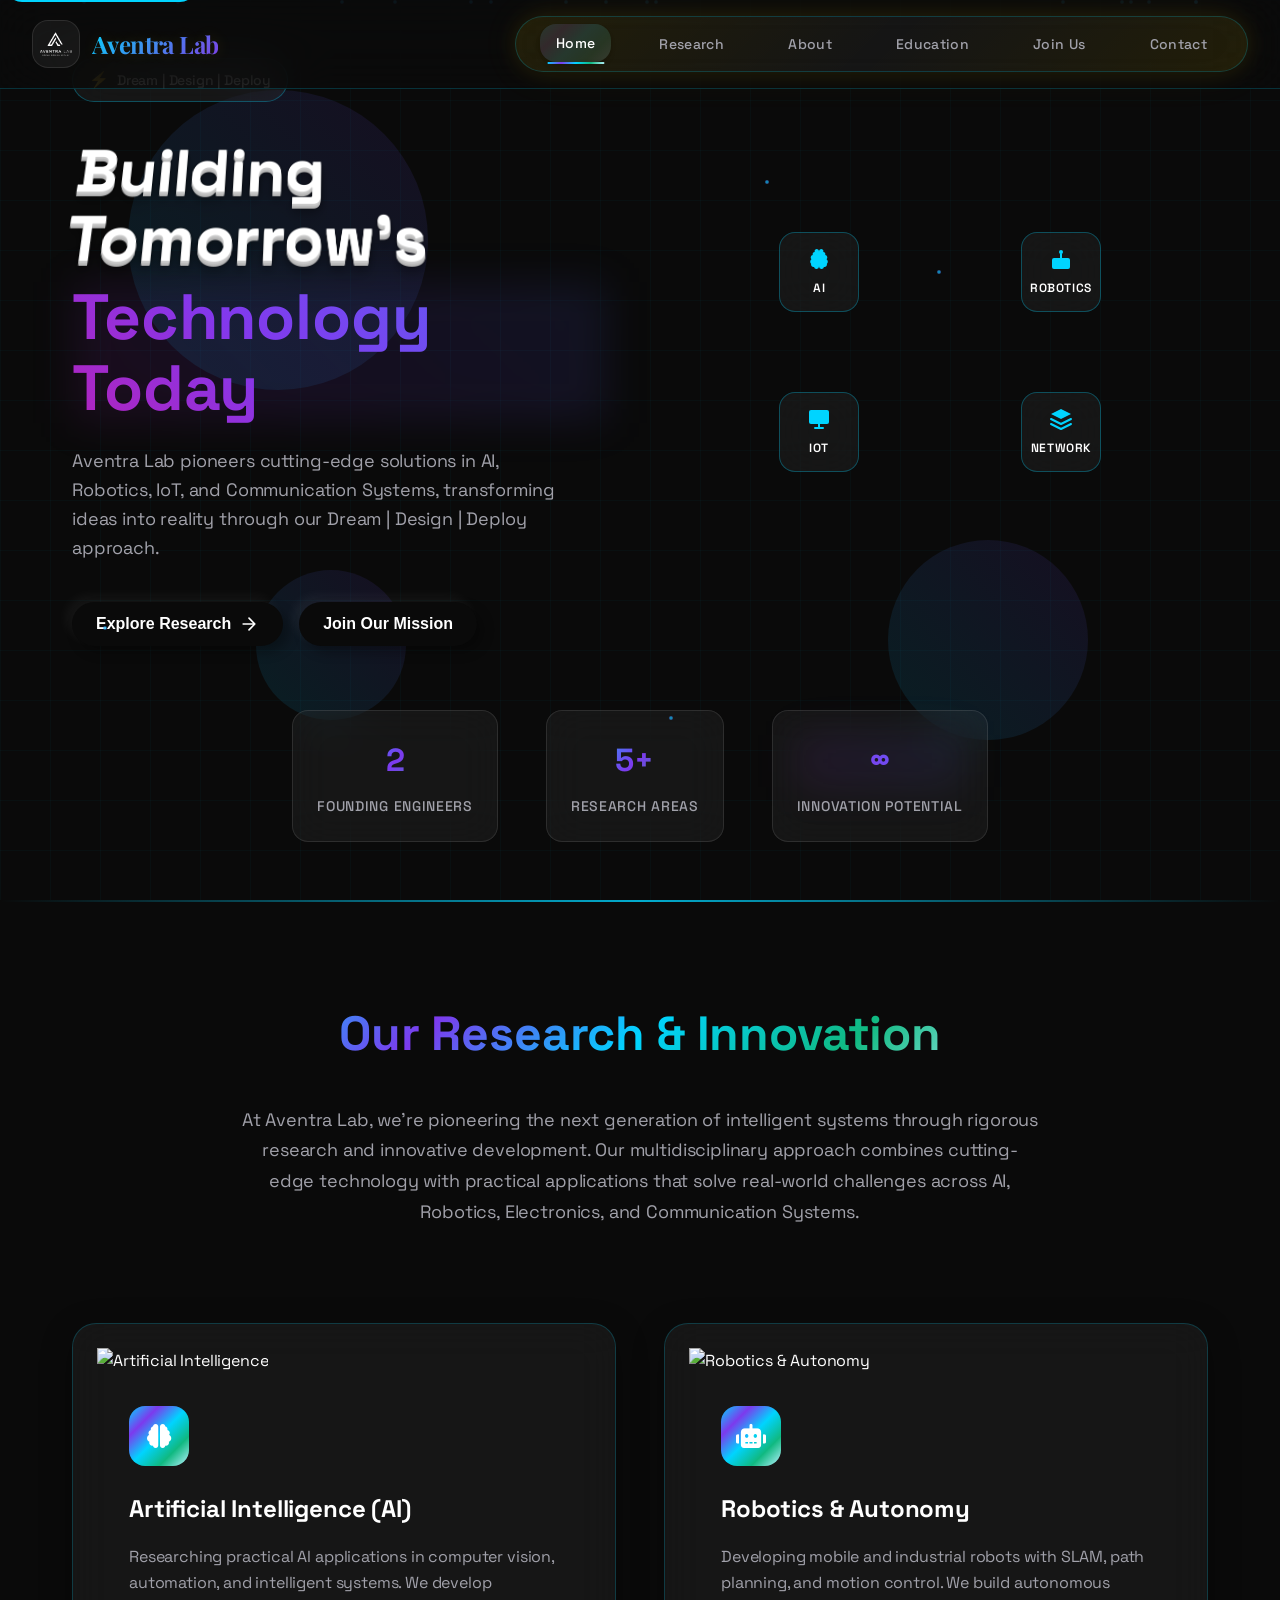
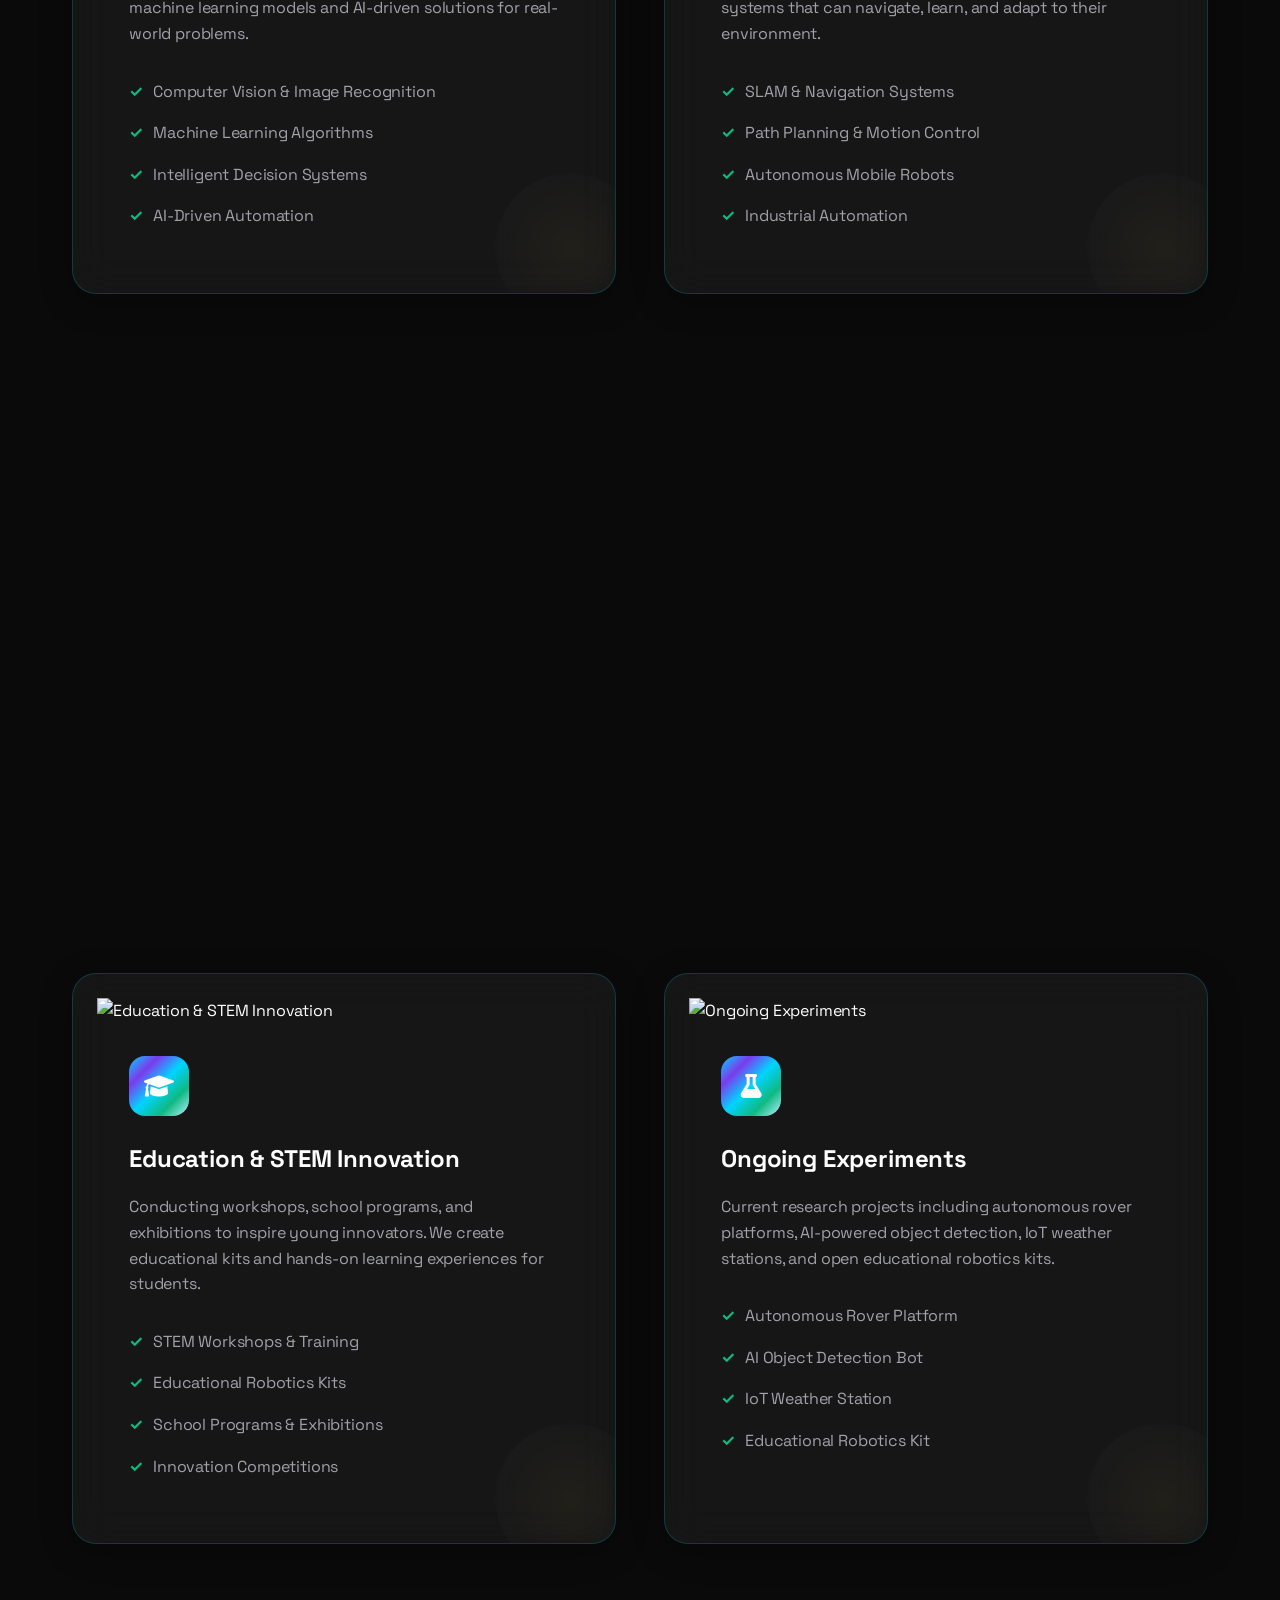
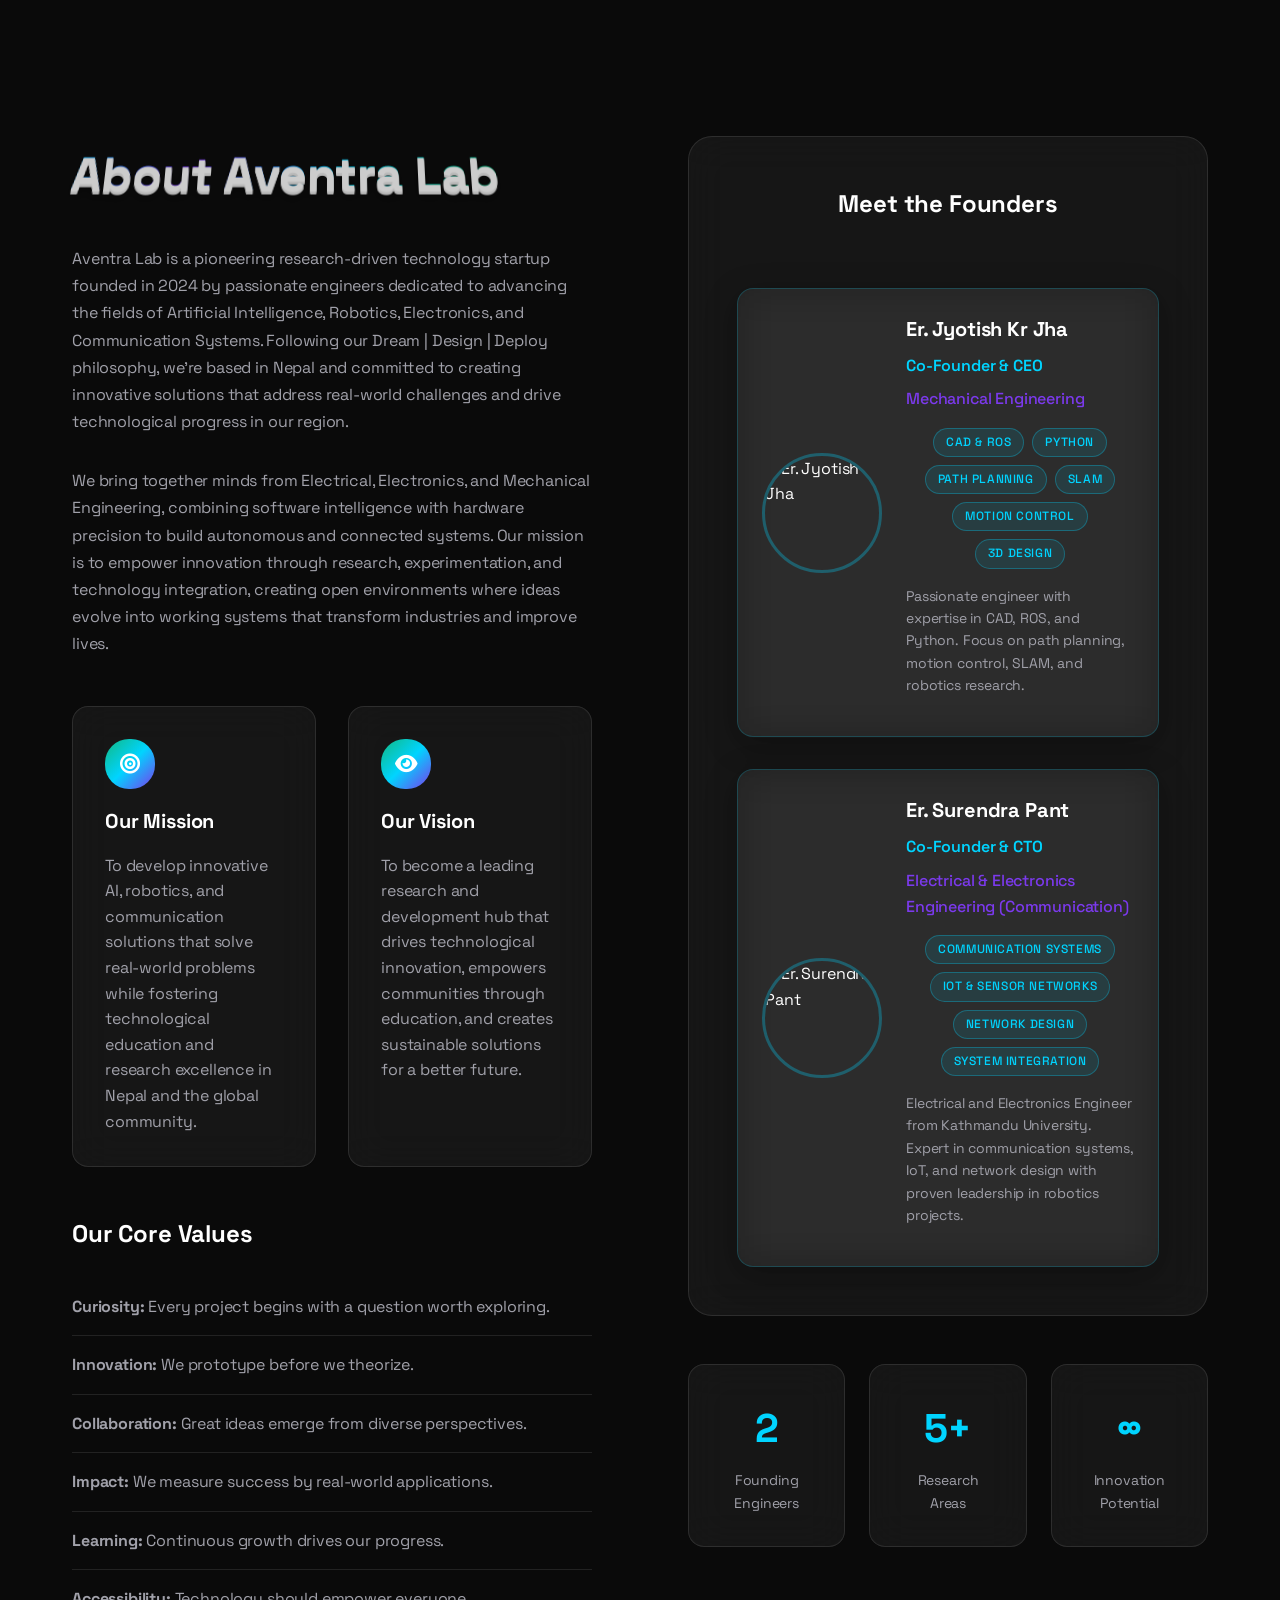
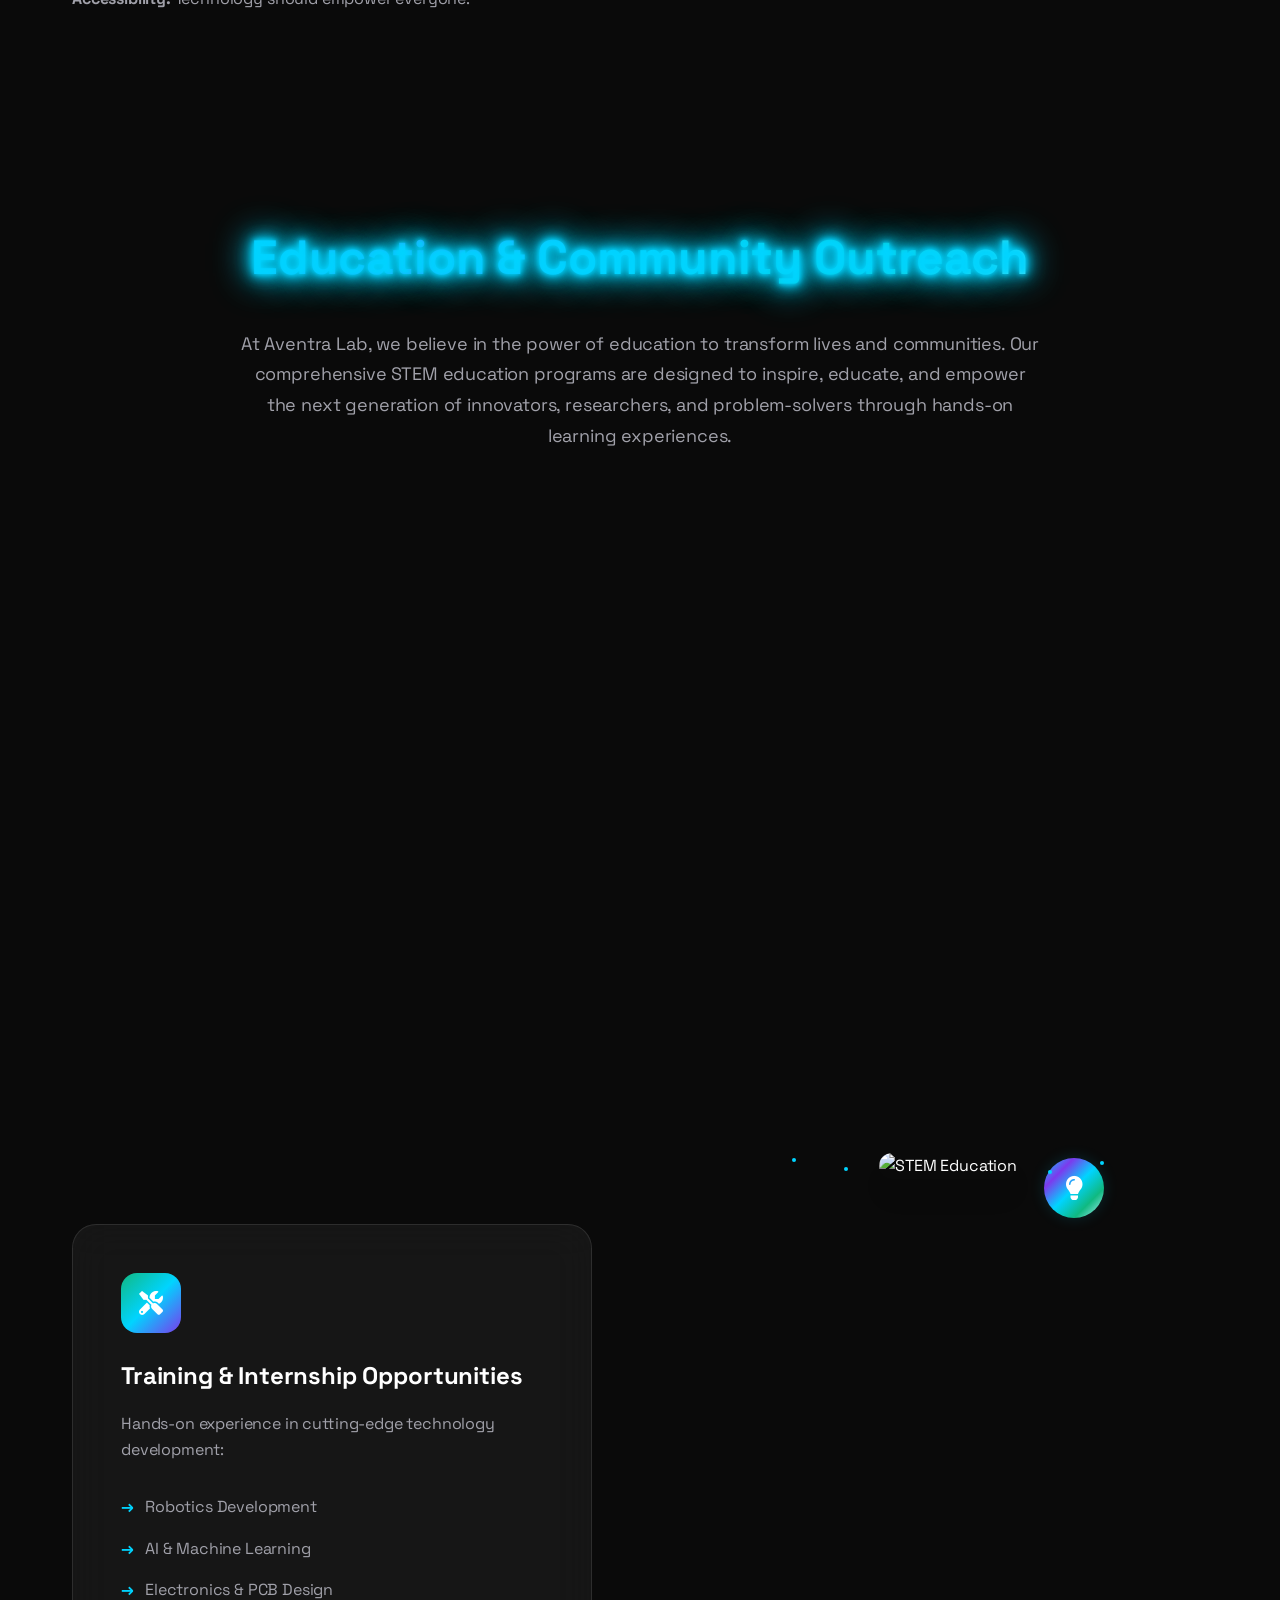
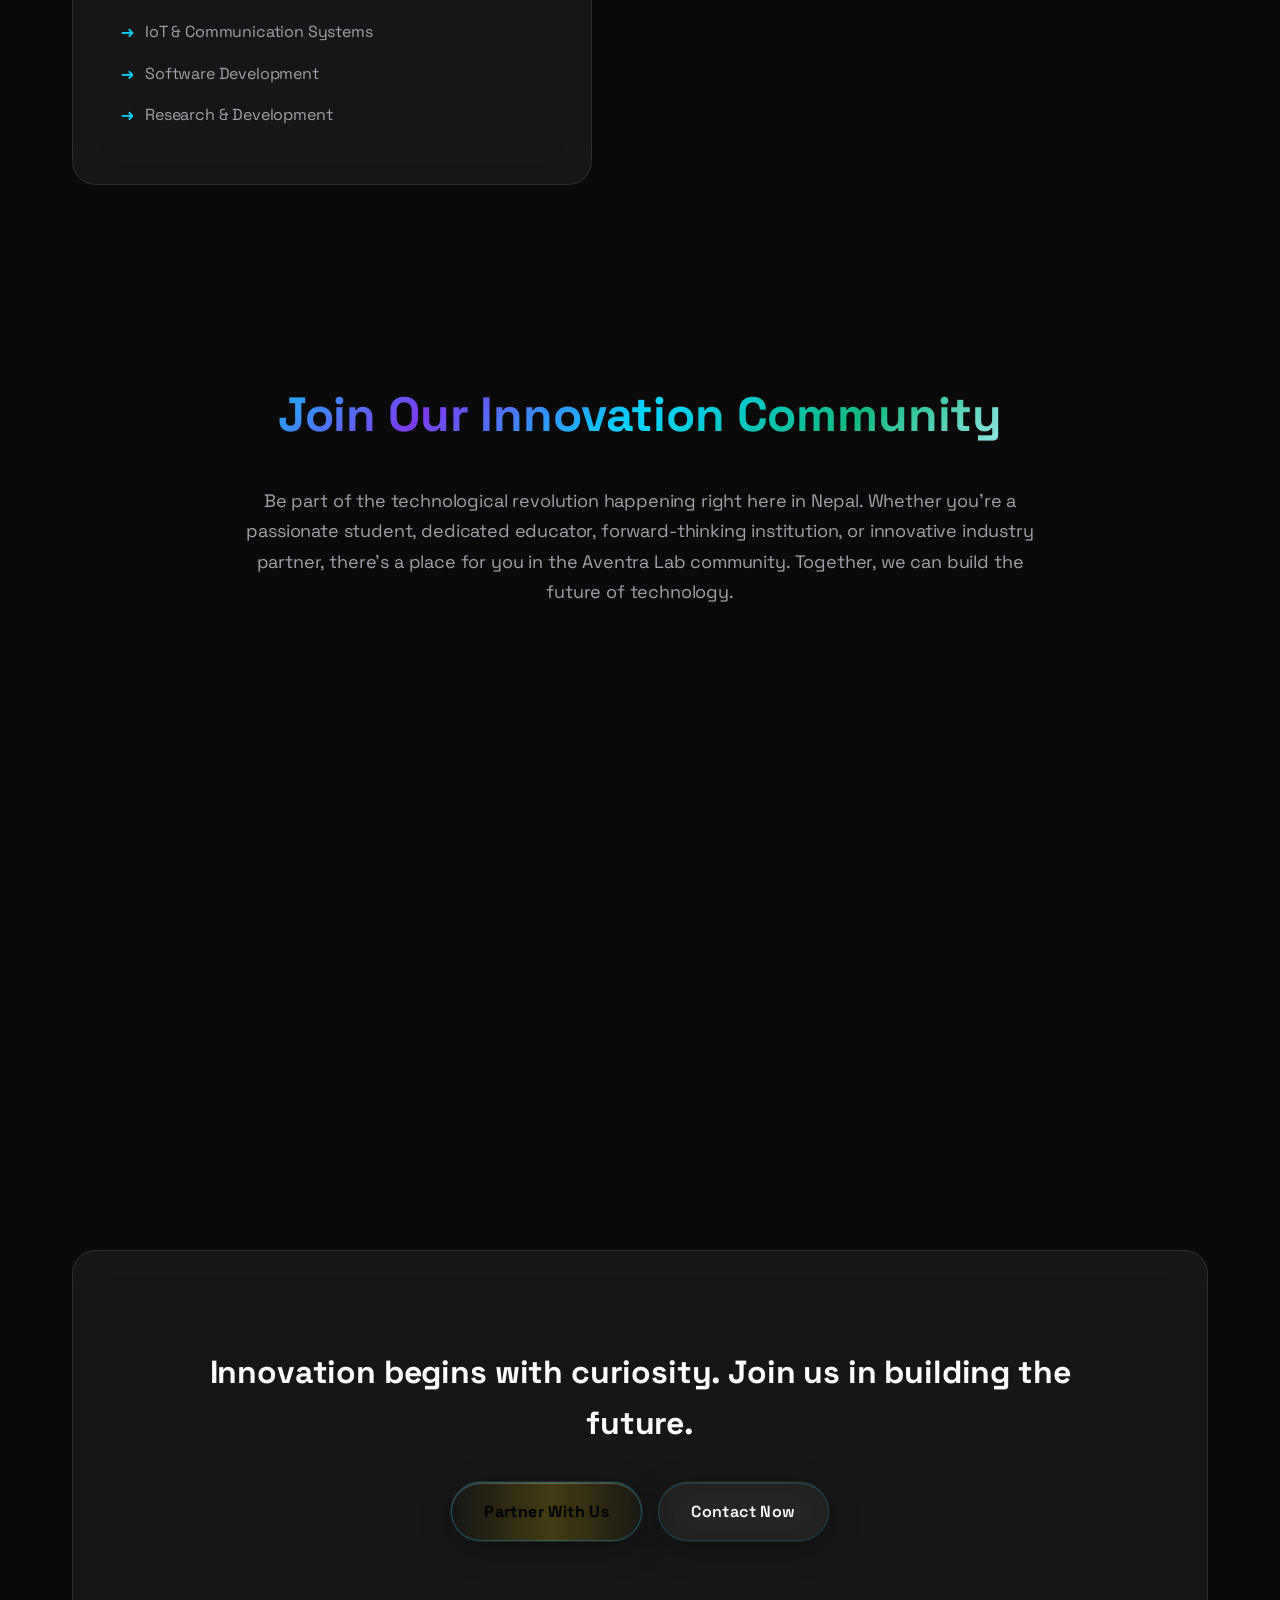
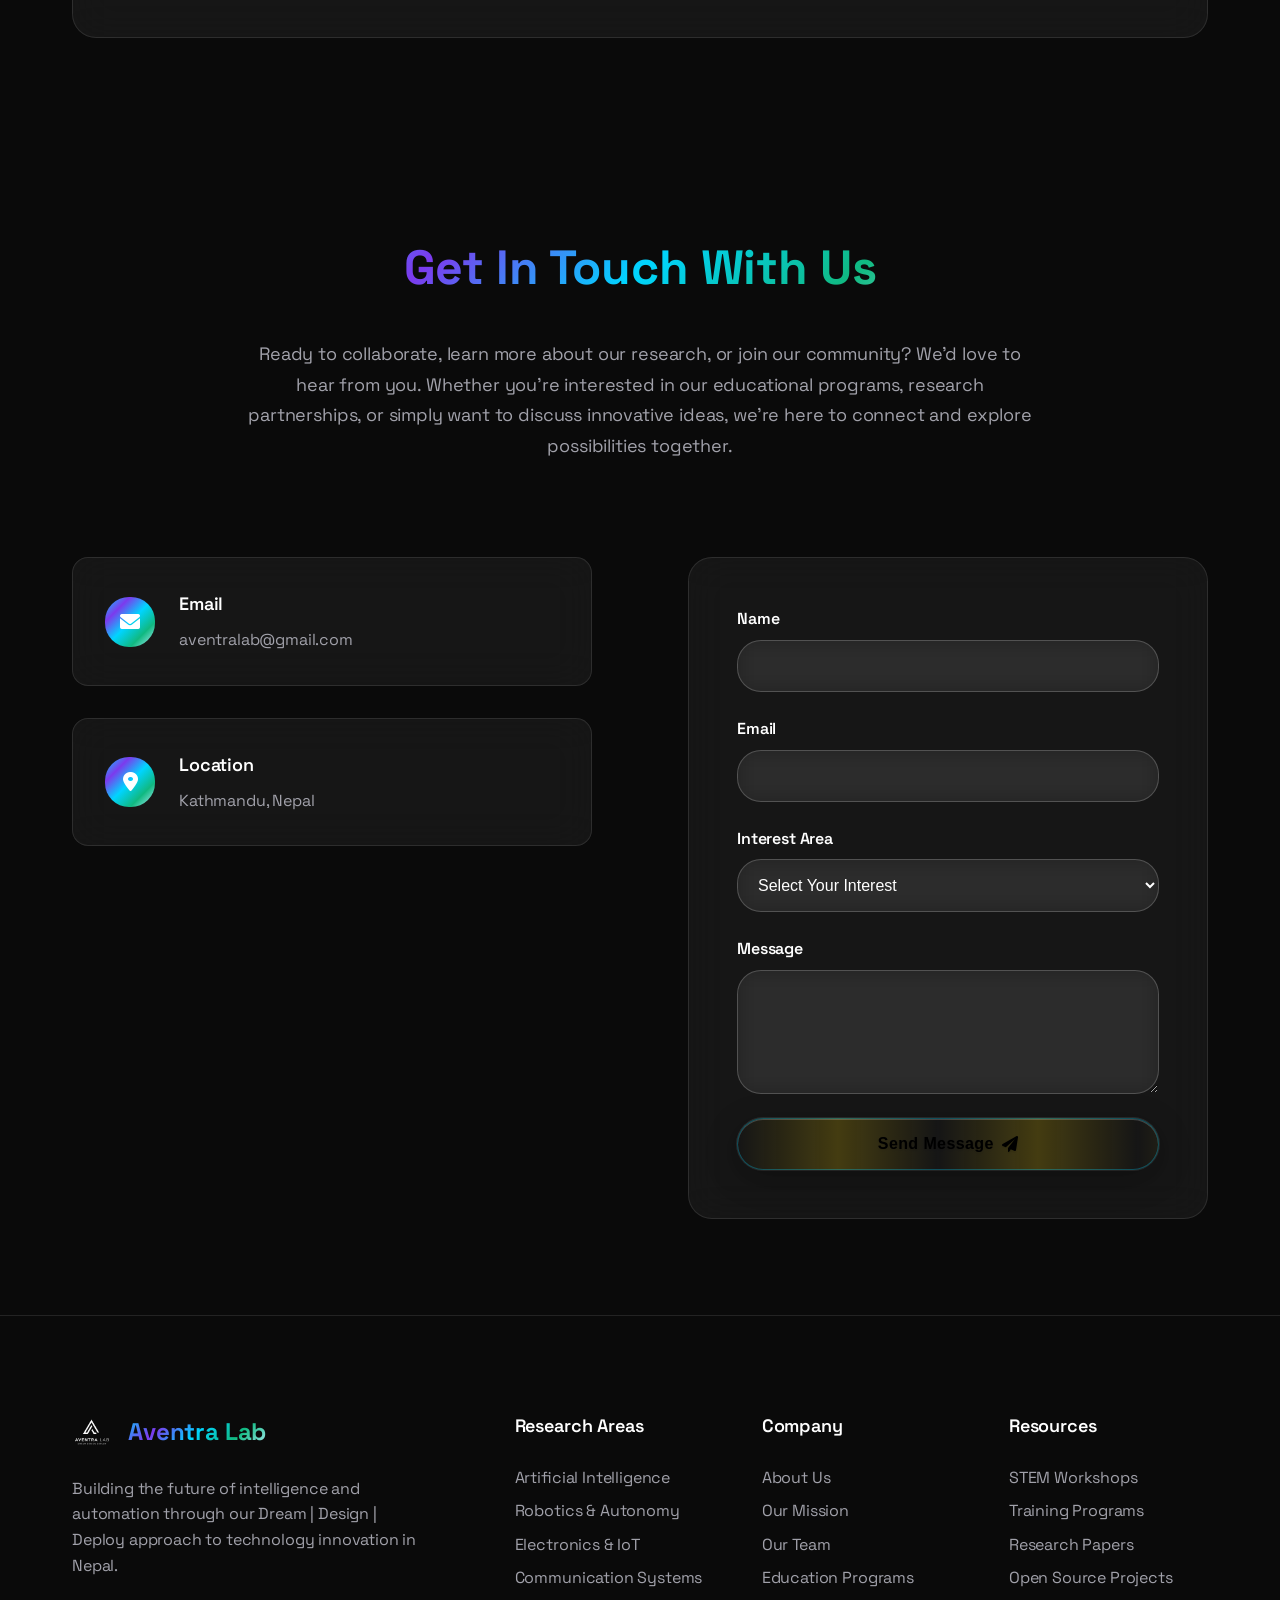
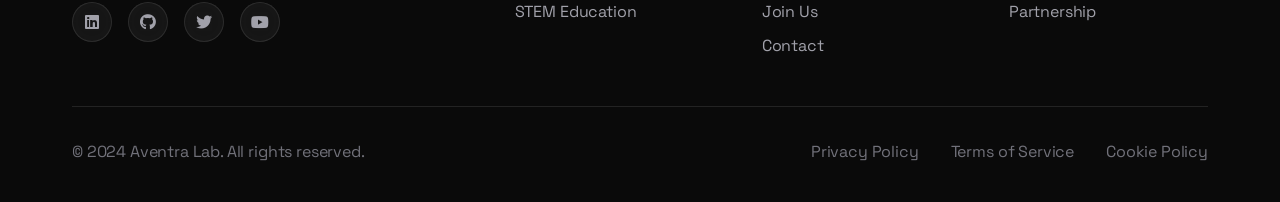
==== commit a6de7ca3: "Add files via upload" ====
--- a/index.html
+++ b/index.html
@@ -3,2489 +3,798 @@
 <head>
     <meta charset="UTF-8">
     <meta name="viewport" content="width=device-width, initial-scale=1.0">
-    <title>Professional Email Signature Generator</title>
-    <link href="https://fonts.googleapis.com/css2?family=Inter:wght@400;500;600&family=Poppins:wght@500;600&family=Roboto:wght@400;500&family=Playfair+Display:wght@400;500&family=Montserrat:wght@400;500;600&family=Open+Sans:wght@400;500;600&family=Lato:wght@400;500;700&family=Source+Sans+Pro:wght@400;600&family=Merriweather:wght@400;700&family=PT+Sans:wght@400;700&display=swap" rel="stylesheet">
-    <style>
-        body {
-            font-family: 'Inter', sans-serif;
-            margin: 0;
-            padding: 20px;
-            background: linear-gradient(135deg, #eaf3fb 0%, #c9e7fa 100%);
-            background-image: 
-                linear-gradient(135deg, #eaf3fb 0%, #c9e7fa 100%),
-                radial-gradient(circle at 25px 25px, rgba(78, 161, 243, 0.08) 2%, transparent 0%),
-                radial-gradient(circle at 75px 75px, rgba(78, 161, 243, 0.08) 2%, transparent 0%);
-            background-size: 100% 100%, 100px 100px, 100px 100px;
-            color: #22304a;
-            min-height: 100vh;
-            overflow: hidden;
-            box-sizing: border-box;
-            position: relative;
+    <meta name="description" content="Aventra Lab - Dream | Design | Deploy. Research-driven technology startup specializing in AI, Robotics, Electronics, and Communication Systems. Building the future of intelligence and automation.">
+    <meta name="keywords" content="AI, Artificial Intelligence, Robotics, Electronics, IoT, STEM Education, Technology Research, Nepal, Innovation">
+    <meta name="author" content="Aventra Lab">
+    <meta name="robots" content="index, follow">
+    
+    <!-- Open Graph Meta Tags -->
+    <meta property="og:title" content="Aventra Lab - Dream | Design | Deploy">
+    <meta property="og:description" content="Research-driven technology startup exploring AI, Robotics, Electronics, and Communication Systems.">
+    <meta property="og:type" content="website">
+    <meta property="og:url" content="https://aventralab.com">
+    <meta property="og:image" content="img/LOGO.png">
+    
+    <!-- Twitter Card Meta Tags -->
+    <meta name="twitter:card" content="summary_large_image">
+    <meta name="twitter:title" content="Aventra Lab - Dream | Design | Deploy">
+    <meta name="twitter:description" content="Research-driven technology startup exploring AI, Robotics, Electronics, and Communication Systems.">
+    <meta name="twitter:image" content="img/LOGO.png">
+    
+    <title>Aventra Lab - Dream | Design | Deploy</title>
+    
+    <!-- Favicon -->
+    <link rel="icon" type="image/png" href="img/LOGO.png">
+    <link rel="apple-touch-icon" href="img/LOGO.png">
+    
+    <!-- Stylesheets -->
+    <link rel="stylesheet" href="styles.css">
+    <link href="https://cdnjs.cloudflare.com/ajax/libs/font-awesome/6.0.0/css/all.min.css" rel="stylesheet">
+    <link href="https://fonts.googleapis.com/css2?family=Inter:wght@300;400;500;600;700;800;900&display=swap" rel="stylesheet">
+    <link href="https://fonts.googleapis.com/css2?family=JetBrains+Mono:wght@300;400;500;600;700&display=swap" rel="stylesheet">
+    <link href="https://fonts.googleapis.com/css2?family=Playfair+Display:wght@400;500;600;700;800;900&display=swap" rel="stylesheet">
+    <link href="https://fonts.googleapis.com/css2?family=Space+Grotesk:wght@300;400;500;600;700&display=swap" rel="stylesheet">
+    
+    <!-- Structured Data -->
+    <script type="application/ld+json">
+    {
+        "@context": "https://schema.org",
+        "@type": "Organization",
+        "name": "Aventra Lab - Dream | Design | Deploy",
+        "description": "Research-driven technology startup specializing in AI, Robotics, Electronics, and Communication Systems",
+        "url": "https://aventralab.com",
+        "logo": "img/LOGO.png",
+        "foundingDate": "2024",
+        "founders": [
+            {
+                "@type": "Person",
+                "name": "Er. Surendra Pant",
+                "jobTitle": "Co-Founder & Lead Engineer",
+                "description": "Electrical and Electronics Engineer specializing in Communication Systems"
+            },
+            {
+                "@type": "Person", 
+                "name": "Er. Jyotish Kumar Jha",
+                "jobTitle": "Co-Founder & Lead Engineer",
+                "description": "Mechanical Engineer specializing in Robotics & Autonomy"
+            }
+        ],
+        "address": {
+            "@type": "PostalAddress",
+            "addressCountry": "Nepal"
+        },
+        "contactPoint": {
+            "@type": "ContactPoint",
+            "email": "info@aventralab.com",
+            "contactType": "Customer Service"
         }
-
-        body::before {
-            content: '';
-            position: absolute;
-            top: 0;
-            left: 0;
-            right: 0;
-            bottom: 0;
-            background: linear-gradient(45deg, rgba(78, 161, 243, 0.1) 0%, rgba(78, 161, 243, 0.05) 100%);
-            pointer-events: none;
-        }
-
-        * {
-            box-sizing: border-box;
-        }
-
-        .container {
-            max-width: 1400px;
-            margin: 0 auto;
-            display: flex;
-            gap: 30px;
-            height: calc(100vh - 40px);
-            position: relative;
-            overflow: hidden;
-        }
-
-        .form-section {
-            flex: 1;
-            min-width: 400px;
-            max-width: 500px;
-            background: rgba(255, 255, 255, 0.15);
-            backdrop-filter: blur(20px);
-            -webkit-backdrop-filter: blur(20px);
-            border: 1px solid rgba(255, 255, 255, 0.2);
-            box-shadow: 0 8px 32px rgba(0, 0, 0, 0.2);
-            padding: 30px;
-            border-radius: 12px;
-            height: 100%;
-            overflow-y: auto;
-            overflow-x: hidden;
-            position: relative;
-        }
-
-        .form-section::before {
-            content: '';
-            position: absolute;
-            top: 0;
-            left: 0;
-            right: 0;
-            bottom: 0;
-            background: linear-gradient(135deg, rgba(78, 161, 243, 0.1) 0%, rgba(78, 161, 243, 0.05) 100%);
-            border-radius: 12px;
-            pointer-events: none;
-        }
-
-        .preview-section {
-            flex: 1;
-            min-width: 850px;
-            max-width: 500px;
-            background: linear-gradient(120deg, #fafdff 60%, #e3f1fd 100%);
-            background-blend-mode: lighten;
-            backdrop-filter: blur(20px);
-            -webkit-backdrop-filter: blur(20px);
-            border: 1px solid rgba(255, 255, 255, 0.2);
-            box-shadow: 0 8px 32px rgba(0, 0, 0, 0.2);
-            padding: 20px;
-            border-radius: 12px;
-            height: 100%;
-            display: flex;
-            flex-direction: column;
-            overflow: hidden;
-            position: relative;
-        }
-
-        .preview-section::before {
-            content: '';
-            position: absolute;
-            top: 0;
-            left: 0;
-            right: 0;
-            bottom: 0;
-            background: linear-gradient(135deg, rgba(78, 161, 243, 0.1) 0%, rgba(78, 161, 243, 0.05) 100%);
-            border-radius: 12px;
-            pointer-events: none;
-        }
-
-        .preview-section h1 {
-            margin: 0 0 10px 0;
-            font-size: 20px;
-        }
-
-        h1 {
-            font-family: 'Poppins', sans-serif;
-            color: #2c3e50;
-            margin-bottom: 30px;
-            font-size: 24px;
-            display: flex;
-            align-items: center;
-            gap: 10px;
-        }
-
-        h1::before {
-            content: '';
-            display: inline-block;
-            width: 4px;
-            height: 24px;
-            background: #4ea1f3;
-            border-radius: 2px;
-        }
-
-        .form-group {
-            margin-bottom: 24px;
-            width: 100%;
-        }
-
-        .form-group input[type="text"],
-        .form-group input[type="email"],
-        .form-group input[type="tel"],
-        .form-group input[type="url"] {
-            width: 100%;
-            padding: 14px 16px;
-            border: 1.5px solid #e3f1fd;
-            border-radius: 8px;
-            font-family: 'Inter', sans-serif;
-            font-size: 15px;
-            background: rgba(255,255,255,0.85);
-            color: #22304a;
-            box-shadow: 0 2px 8px rgba(33,150,243,0.04);
-            transition: border-color 0.2s, box-shadow 0.2s;
-        }
-
-        .form-group input[type="text"]:focus,
-        .form-group input[type="email"]:focus,
-        .form-group input[type="tel"]:focus,
-        .form-group input[type="url"]:focus {
-            outline: none;
-            border-color: #4ea1f3;
-            box-shadow: 0 0 0 3px rgba(78,161,243,0.13);
-            background: #fafdff;
-        }
-
-        .form-group label {
-            display: block;
-            margin-bottom: 7px;
-            color: #2196f3;
-            font-weight: 600;
-            font-size: 15px;
-            letter-spacing: 0.1px;
-        }
-
-        .social-links {
-            display: grid;
-            grid-template-columns: repeat(auto-fit, minmax(200px, 1fr));
-            gap: 15px;
-            background: rgba(255, 255, 255, 0.15);
-            backdrop-filter: blur(10px);
-            -webkit-backdrop-filter: blur(10px);
-            border: 1px solid rgba(255, 255, 255, 0.2);
-            box-shadow: 0 4px 12px rgba(0, 0, 0, 0.1);
-            padding: 20px;
-            border-radius: 8px;
-            margin-top: 10px;
-            width: 100%;
-        }
-
-        .social-links .form-group {
-            margin-bottom: 0;
-        }
-
-        .social-links input[type="url"] {
-            width: 100%;
-            padding: 12px;
-            border: 1px solid rgba(255, 255, 255, 0.2);
-            border-radius: 6px;
-            font-family: 'Inter', sans-serif;
-            font-size: 14px;
-            transition: all 0.3s;
-            background: rgba(255, 255, 255, 0.15);
-            color: #2c3e50;
-            backdrop-filter: blur(10px);
-            -webkit-backdrop-filter: blur(10px);
-        }
-
-        .social-links input[type="url"]:focus {
-            outline: none;
-            border-color: #4ea1f3;
-            box-shadow: 0 0 0 3px rgba(78, 161, 243, 0.2);
-            background: rgba(255, 255, 255, 0.2);
-        }
-
-        .social-links label {
-            display: block;
-            margin-bottom: 8px;
-            color: #2c3e50;
-            font-weight: 500;
-            font-size: 14px;
-        }
-
-        .copy-button {
-            display: none;
-        }
-
-        .section-title {
-            font-size: 16px;
-            font-weight: 600;
-            color: #2c3e50;
-            margin: 30px 0 15px;
-            padding-bottom: 8px;
-            border-bottom: 2px solid #f0f2f5;
-        }
-
-        .required-field::after {
-            content: '*';
-            color: #e74c3c;
-            margin-left: 4px;
-        }
-
-        /* Signature Preview Styles */
-        .signature-container {
-            font-family: 'Inter', 'Segoe UI', Arial, sans-serif;
-            width: 100%;
-            max-width: 800px;
-            padding: 20px;
-            position: relative;
-            overflow: hidden;
-            margin: 10px auto;
-            border-radius: 12px;
-            background: rgba(255, 255, 255, 0.7);
-            backdrop-filter: blur(10px);
-            -webkit-backdrop-filter: blur(10px);
-            border: 1px solid rgba(255, 255, 255, 0.3);
-            box-shadow: 0 8px 32px rgba(0, 0, 0, 0.1);
-        }
-
-        .profile-image {
-            width: 80px;
-            height: 100px;
-            border-radius: 10px;
-            position: relative;
-            padding: 3px;
-            background: transparent;
-            border: 2px solid #4ea1f3;
-            overflow: hidden;
-        }
-
-        .profile-image img {
-            width: 100%;
-            height: 100%;
-            border-radius: 8px;
-            object-fit: cover;
-        }
-
-        .name {
-            margin: 0 0 4px 0;
-            font-size: 22px;
-            letter-spacing: -0.5px;
-            font-family: 'Poppins', 'Segoe UI', Arial, sans-serif;
-        }
-
-        .title {
-            margin: 0;
-            font-size: 14px;
-            letter-spacing: 0.3px;
-            font-family: 'Poppins', 'Segoe UI', Arial, sans-serif;
-        }
-
-        .contact-icon {
-            width: 16px;
-            height: 16px;
-            opacity: 0.9;
-            filter: brightness(0.9);
-            vertical-align: middle;
-            margin-right: 10px;
-        }
-
-        .contact-link {
-            color: #2c3e50;
-            text-decoration: none;
-            font-size: 14px;
-        }
-
-        .contact-text {
-            color: #2c3e50;
-            font-size: 14px;
-        }
-
-        .social-icon {
-            display: inline-block;
-            margin: 0 6px;
-        }
-
-        .social-icon img {
-            width: 20px;
-            height: 20px;
-            filter: brightness(0.9);
-        }
-
-        .initials-fallback {
-            width: 100%;
-            height: 100%;
-            display: flex;
-            align-items: center;
-            justify-content: center;
-            background: linear-gradient(45deg, #4ea1f3, #2c3e50);
-            color: white;
-            font-family: 'Poppins', sans-serif;
-            font-size: 28px;
-            font-weight: 600;
-            border-radius: 8px;
-        }
-
-        .toast {
-            position: fixed;
-            bottom: 20px;
-            right: 20px;
-            background: #2c3e50;
-            color: white;
-            padding: 12px 24px;
-            border-radius: 6px;
-            font-size: 14px;
-            opacity: 0;
-            transform: translateY(20px);
-            transition: all 0.3s;
-            box-shadow: 0 4px 12px rgba(0, 0, 0, 0.15);
-        }
-
-        .toast.show {
-            opacity: 1;
-            transform: translateY(0);
-        }
-
-        /* Add new tab styles */
-        .tabs {
-            display: flex;
-            gap: 2px;
-            margin-bottom: 40px;
-            background: #f0f2f5;
-            padding: 4px;
-            border-radius: 8px;
-        }
-
-        .tab {
-            flex: 1;
-            padding: 12px;
-            text-align: center;
-            background: transparent;
-            border: none;
-            border-radius: 6px;
-            cursor: pointer;
-            font-family: 'Inter', sans-serif;
-            font-weight: 500;
-            color: #6c757d;
-            transition: all 0.3s;
-        }
-
-        .tab.active {
-            background: white;
-            color: #4ea1f3;
-            box-shadow: 0 2px 8px rgba(0, 0, 0, 0.05);
-        }
-
-        .tab-content {
-            display: none;
-        }
-
-        .tab-content.active {
-            display: block;
-        }
-
-        .tab-icon {
-            width: 16px;
-            height: 16px;
-            vertical-align: middle;
-            margin-right: 6px;
-            opacity: 0.7;
-        }
-
-        .tab.active .tab-icon {
-            opacity: 1;
-        }
-
-        /* Add new styles for image upload and initials */
-        .image-upload-container {
-            display: flex;
-            gap: 15px;
-            align-items: center;
-            margin-bottom: 10px;
-        }
-
-        .image-preview {
-            width: 90px;
-            height: 110px;
-            border-radius: 12px;
-            border: 2.5px dashed #4ea1f3;
-            display: flex;
-            align-items: center;
-            justify-content: center;
-            overflow: hidden;
-            background: #fafdff;
-            position: relative;
-        }
-
-        .image-preview img {
-            width: 100%;
-            height: 100%;
-            object-fit: cover;
-        }
-
-        .upload-button {
-            background: linear-gradient(90deg, #4ea1f3 60%, #2196f3 100%);
-            color: white;
-            border: none;
-            padding: 12px 24px;
-            border-radius: 8px;
-            cursor: pointer;
-            font-family: 'Inter', sans-serif;
-            font-weight: 600;
-            font-size: 15px;
-            box-shadow: 0 2px 8px rgba(33,150,243,0.08);
-            transition: background 0.2s, box-shadow 0.2s, transform 0.1s;
-        }
-        .upload-button:hover {
-            background: linear-gradient(90deg, #2196f3 60%, #4ea1f3 100%);
-            transform: translateY(-2px) scale(1.03);
-            box-shadow: 0 4px 16px rgba(33,150,243,0.13);
-        }
-
-        .upload-button:active {
-            transform: translateY(0);
-        }
-
-        .upload-icon {
-            width: 16px;
-            height: 16px;
-        }
-
-        #imageUrl {
-            display: none;
-        }
-
-        /* Add modal styles */
-        .modal {
-            display: none;
-            position: fixed;
-            top: 0;
-            left: 0;
-            width: 100%;
-            height: 100%;
-            background: rgba(0, 0, 0, 0.5);
-            align-items: center;
-            justify-content: center;
-            z-index: 1000;
-        }
-
-        .modal-content {
-            background: white;
-            padding: 30px;
-            border-radius: 12px;
-            width: 90%;
-            max-width: 500px;
-            position: relative;
-            box-shadow: 0 4px 20px rgba(0, 0, 0, 0.15);
-        }
-
-        .modal-header {
-            margin-bottom: 20px;
-        }
-
-        .modal-title {
-            font-family: 'Poppins', sans-serif;
-            font-size: 20px;
-            color: #2c3e50;
-            margin: 0;
-        }
-
-        .signature-preview {
-            background: #f8f9fa;
-            padding: 20px;
-            border-radius: 8px;
-            border: 1px solid #e1e5ea;
-            margin: 15px 0;
-        }
-
-        .modal-actions {
-            display: flex;
-            gap: 10px;
-            margin-top: 20px;
-        }
-
-        .modal-button {
-            flex: 1;
-            padding: 12px;
-            border: none;
-            border-radius: 6px;
-            font-family: 'Inter', sans-serif;
-            font-weight: 500;
-            cursor: pointer;
-            transition: all 0.3s;
-            display: flex;
-            align-items: center;
-            justify-content: center;
-            gap: 8px;
-        }
-
-        .modal-button.primary {
-            background: #4ea1f3;
-            color: white;
-        }
-
-        .modal-button.secondary {
-            background: #f8f9fa;
-            color: #2c3e50;
-            border: 1px solid #e1e5ea;
-        }
-
-        .modal-button:hover {
-            transform: translateY(-1px);
-            box-shadow: 0 4px 12px rgba(0, 0, 0, 0.1);
-        }
-
-        .close-modal {
-            position: absolute;
-            top: 20px;
-            right: 20px;
-            background: none;
-            border: none;
-            cursor: pointer;
-            padding: 5px;
-            color: #6c757d;
-            transition: color 0.3s;
-        }
-
-        .close-modal:hover {
-            color: #2c3e50;
-        }
-
-        .download-icon {
-            width: 16px;
-            height: 16px;
-        }
-
-        /* Add new styles for design options */
-        .design-options {
-            margin-top: 10px;
-            background: rgba(255, 255, 255, 0.15);
-            backdrop-filter: blur(10px);
-            -webkit-backdrop-filter: blur(10px);
-            border: 1px solid rgba(255, 255, 255, 0.2);
-            box-shadow: 0 4px 20px rgba(0, 0, 0, 0.1);
-            padding: 10px;
-            border-radius: 12px;
-            flex: 1;
-            overflow-y: auto;
-            overflow-x: hidden;
-        }
-
-        .design-tabs {
-            display: flex;
-            gap: 4px;
-            margin-bottom: 8px;
-            background: rgba(255, 255, 255, 0.15);
-            padding: 4px;
-            border-radius: 6px;
-            border: 1px solid rgba(255, 255, 255, 0.2);
-        }
-
-        .design-tab {
-            flex: 1;
-            height: 32px;
-            padding: 0 12px;
-            text-align: center;
-            background: rgba(255, 255, 255, 0.15);
-            border: none;
-            border-radius: 4px;
-            cursor: pointer;
-            font-family: 'Inter', sans-serif;
-            font-weight: 500;
-            font-size: 12px;
-            color: #2c3e50;
-            transition: all 0.3s;
-        }
-
-        .design-tab.active {
-            background: rgba(78, 161, 243, 0.2);
-            color: #4ea1f3;
-            box-shadow: 0 2px 8px rgba(0, 0, 0, 0.1);
-        }
-
-        .design-tab:hover {
-            background: rgba(255, 255, 255, 0.2);
-        }
-
-        .design-content {
-            display: none;
-        }
-
-        .design-content.active {
-            display: block;
-        }
-
-        .options-grid {
-            display: grid;
-            grid-template-columns: repeat(auto-fit, minmax(70px, 1fr));
-            gap: 4px;
-            background: white;
-            padding: 4px;
-            border-radius: 4px;
-            border: 1px solid #e1e5ea;
-            width: 100%;
-        }
-
-        .option-group {
-            margin-bottom: 6px;
-            background: rgba(255, 255, 255, 0.15);
-            backdrop-filter: blur(10px);
-            -webkit-backdrop-filter: blur(10px);
-            padding: 6px;
-            border-radius: 4px;
-            border: 1px solid rgba(255, 255, 255, 0.2);
-        }
-
-        .option-group label {
-            display: block;
-            margin-bottom: 4px;
-            color: #2c3e50;
-            font-weight: 500;
-            font-size: 11px;
-            padding: 0 2px;
-        }
-
-        /* Update color options with glassmorphism */
-        .color-options {
-            display: grid;
-            grid-template-columns: repeat(auto-fit, minmax(32px, 1fr));
-            gap: 8px;
-            background: rgba(255, 255, 255, 0.1);
-            backdrop-filter: blur(10px);
-            -webkit-backdrop-filter: blur(10px);
-            border: 1px solid rgba(255, 255, 255, 0.2);
-            box-shadow: 0 4px 12px rgba(0, 0, 0, 0.1);
-            padding: 8px;
-            border-radius: 6px;
-        }
-
-        .color-option {
-            width: 32px;
-            height: 32px;
-            border: none;
-            border-radius: 6px;
-            cursor: pointer;
-            transition: all 0.3s;
-            position: relative;
-            box-shadow: 0 2px 8px rgba(0, 0, 0, 0.1);
-        }
-
-        .color-option:hover {
-            transform: translateY(-1px);
-            box-shadow: 0 4px 12px rgba(0, 0, 0, 0.15);
-        }
-
-        .color-option::after {
-            content: '';
-            position: absolute;
-            top: -3px;
-            left: -3px;
-            right: -3px;
-            bottom: -3px;
-            border: 2px solid transparent;
-            border-radius: 10px;
-            transition: all 0.3s;
-        }
-
-        .color-option.active::after {
-            border-color: #4ea1f3;
-        }
-
-        .style-select {
-            width: 100%;
-            height: 32px;
-            padding: 0 12px;
-            font-family: 'Inter', sans-serif;
-            font-size: 12px;
-            background: rgba(255, 255, 255, 0.15);
-            border: 1px solid rgba(255, 255, 255, 0.2);
-            border-radius: 6px;
-            color: #2c3e50;
-            cursor: pointer;
-            backdrop-filter: blur(10px);
-            -webkit-backdrop-filter: blur(10px);
-        }
-
-        .style-select:focus {
-            outline: none;
-            border-color: #4ea1f3;
-            box-shadow: 0 0 0 3px rgba(78, 161, 243, 0.2);
-        }
-
-        .style-select option {
-            background: #ffffff;
-            color: #2c3e50;
-        }
-
-        .layout-options, .photo-layout-options, .shape-options, .size-options {
-            display: grid;
-            grid-template-columns: repeat(2, 1fr);
-            gap: 4px;
-            background: white;
-            padding: 4px;
-            border-radius: 4px;
-            border: 1px solid #e1e5ea;
-        }
-
-        .layout-option, .photo-layout-option, .shape-option, .size-option {
-            display: flex;
-            flex-direction: column;
-            align-items: center;
-            justify-content: center;
-            padding: 4px;
-            font-size: 10px;
-            min-height: 40px;
-            width: 100%;
-        }
-
-        .layout-option .layout-preview, .photo-layout-option .layout-preview, .shape-option .shape-preview, .size-option .size-preview {
-            width: 100%;
-            height: 20px;
-            display: flex;
-            align-items: center;
-            justify-content: center;
-            background: #f0f2f5;
-            border-radius: 3px;
-            margin-bottom: 2px;
-            border: 1px solid #e1e5ea;
-        }
-
-        .layout-option svg, .photo-layout-option svg, .shape-option svg, .size-option svg {
-            width: 14px;
-            height: 14px;
-            margin-bottom: 2px;
-        }
-
-        .icon-options, .shape-options, .size-options, .border-options, .alignment-options {
-            display: grid;
-            grid-template-columns: repeat(auto-fit, minmax(70px, 1fr));
-            gap: 4px;
-            background: white;
-            padding: 4px;
-            border-radius: 4px;
-            border: 1px solid #e1e5ea;
-        }
-
-        .icon-option, .shape-option, .size-option, .border-option, .alignment-option {
-            composes: interactive-element;
-            display: flex;
-            flex-direction: column;
-            align-items: center;
-            justify-content: center;
-            padding: 4px;
-            font-size: 10px;
-            min-height: 50px;
-            width: 100%;
-        }
-
-        .icon-option .icon-preview, .shape-option .shape-preview {
-            width: 100%;
-            height: 24px;
-            display: flex;
-            align-items: center;
-            justify-content: center;
-            background: #f0f2f5;
-            border-radius: 3px;
-            margin-bottom: 2px;
-            border: 1px solid #e1e5ea;
-        }
-
-        .icon-option svg, .shape-option svg, .size-option svg, .border-option svg, .alignment-option svg {
-            width: 16px;
-            height: 16px;
-            margin-bottom: 2px;
-        }
-
-        .icon-option:hover, .shape-option:hover, .size-option:hover, .border-option:hover, .alignment-option:hover {
-            background: #f0f2f5;
-            transform: translateY(-1px);
-            box-shadow: 0 4px 12px rgba(0, 0, 0, 0.05);
-        }
-
-        .icon-option.active, .shape-option.active, .size-option.active, .border-option.active, .alignment-option.active {
-            background: #e8f4ff;
-            border-color: #4ea1f3;
-            color: #4ea1f3;
-        }
-
-        .weight-options {
-            display: grid;
-            grid-template-columns: repeat(auto-fit, minmax(60px, 1fr));
-            gap: 4px;
-            background: white;
-            padding: 4px;
-            border-radius: 4px;
-            border: 1px solid #e1e5ea;
-        }
-
-        .weight-option {
-            composes: interactive-element;
-            display: flex;
-            align-items: center;
-            justify-content: center;
-            padding: 4px;
-            font-size: 10px;
-            min-height: 24px;
-            width: 100%;
-        }
-
-        /* Update custom color picker with glassmorphism */
-        .custom-color-picker {
-            margin-top: 8px;
-            padding: 8px;
-            background: rgba(255, 255, 255, 0.1);
-            backdrop-filter: blur(10px);
-            -webkit-backdrop-filter: blur(10px);
-            border: 1px solid rgba(255, 255, 255, 0.2);
-            box-shadow: 0 4px 12px rgba(0, 0, 0, 0.1);
-            border-radius: 6px;
-        }
-
-        .custom-color-picker input[type="color"] {
-            width: 100%;
-            height: 32px;
-            padding: 0;
-            border: 1px solid rgba(255, 255, 255, 0.3);
-            border-radius: 6px;
-            cursor: pointer;
-            background: rgba(255, 255, 255, 0.7);
-            backdrop-filter: blur(4px);
-            -webkit-backdrop-filter: blur(4px);
-        }
-
-        /* Standardize select elements */
-        .style-select {
-            composes: interactive-element;
-            width: 100%;
-            height: 32px;
-            padding: 0 12px;
-            font-family: 'Inter', sans-serif;
-            font-size: 12px;
-        }
-
-        /* Update spacing slider with glassmorphism */
-        .spacing-slider {
-            display: flex;
-            align-items: center;
-            gap: 8px;
-            padding: 8px;
-            background: rgba(255, 255, 255, 0.7);
-            backdrop-filter: blur(4px);
-            -webkit-backdrop-filter: blur(4px);
-            border: 1px solid rgba(255, 255, 255, 0.3);
-            box-shadow: 0 4px 12px rgba(0, 0, 0, 0.05);
-            border-radius: 6px;
-            width: 100%;
-            height: 32px;
-        }
-
-        .spacing-range {
-            flex: 1;
-            min-width: 0;
-            height: 4px;
-            background: rgba(78, 161, 243, 0.2);
-            border-radius: 2px;
-            -webkit-appearance: none;
-        }
-
-        .spacing-range::-webkit-slider-thumb {
-            -webkit-appearance: none;
-            width: 16px;
-            height: 16px;
-            background: rgba(255, 255, 255, 0.9);
-            border: 1px solid rgba(78, 161, 243, 0.3);
-            border-radius: 50%;
-            cursor: pointer;
-            box-shadow: 0 2px 8px rgba(0, 0, 0, 0.1);
-        }
-
-        /* Standardize design tabs */
-        .design-tabs {
-            display: flex;
-            gap: 4px;
-            margin-bottom: 8px;
-            background: #f0f2f5;
-            padding: 4px;
-            border-radius: 6px;
-            border: 1px solid #e1e5ea;
-        }
-
-        .design-tab {
-            flex: 1;
-            height: 32px;
-            padding: 0 12px;
-            text-align: center;
-            background: white;
-            border: none;
-            border-radius: 4px;
-            cursor: pointer;
-            font-family: 'Inter', sans-serif;
-            font-weight: 500;
-            font-size: 12px;
-            color: #6c757d;
-            transition: all 0.3s;
-        }
-
-        /* Add styles for the signature preview container */
-        #signaturePreview {
-            margin-bottom: 15px;
-            flex-shrink: 0;
-            max-height: 400px;
-            overflow-y: auto;
-        }
-
-        /* Add loading styles */
-        .loading {
-            position: absolute;
-            top: 0;
-            left: 0;
-            right: 0;
-            bottom: 0;
-            background: rgba(255, 255, 255, 0.9);
-            display: flex;
-            flex-direction: column;
-            align-items: center;
-            justify-content: center;
-            z-index: 1000;
-        }
-
-        .spinner {
-            width: 40px;
-            height: 40px;
-            border: 3px solid #f3f3f3;
-            border-top: 3px solid #4ea1f3;
-            border-radius: 50%;
-            animation: spin 1s linear infinite;
-            margin-bottom: 10px;
-        }
-
-        @keyframes spin {
-            0% { transform: rotate(0deg); }
-            100% { transform: rotate(360deg); }
-        }
-
-        /* Add mobile responsiveness */
-        @media (max-width: 768px) {
-            .container {
-                display: none;
-            }
-            
-            body::before {
-                content: 'Please use a laptop or larger screen to access the signature generator.';
-                display: flex;
-                align-items: center;
-                justify-content: center;
-                height: 100vh;
-                width: 100vw;
-                background: #f5f7fa;
-                color: #2c3e50;
-                font-size: 18px;
-                text-align: center;
-                padding: 20px;
-                box-sizing: border-box;
-            }
-        }
-
-        /* Remove redundant media queries */
-        @media (max-width: 768px) {
-            .container {
-                flex-direction: column;
-                height: auto;
-                overflow: auto;
-            }
-            
-            .form-section,
-            .preview-section {
-                max-width: 100%;
-                height: auto;
-            }
-            
-            .options-grid {
-                grid-template-columns: 1fr;
-            }
-            
-            .layout-options,
-            .icon-options,
-            .shape-options,
-            .size-options,
-            .border-options,
-            .alignment-options {
-                flex-direction: column;
-            }
-        }
-
-        /* Common styles for interactive elements */
-        .interactive-element {
-            background: rgba(255, 255, 255, 0.7);
-            backdrop-filter: blur(4px);
-            -webkit-backdrop-filter: blur(4px);
-            border: 1px solid rgba(255, 255, 255, 0.3);
-            box-shadow: 0 4px 12px rgba(0, 0, 0, 0.05);
-            border-radius: 6px;
-            cursor: pointer;
-            transition: all 0.3s;
-            position: relative;
-        }
-
-        /* Standardize custom color picker */
-        .custom-color-picker {
-            margin-top: 8px;
-            padding: 8px;
-            background: #f8f9fa;
-            border-radius: 6px;
-            border: 1px solid #e1e5ea;
-        }
-
-        .custom-color-picker input[type="color"] {
-            width: 100%;
-            height: 32px;
-            padding: 0;
-            border: 1px solid #e1e5ea;
-            border-radius: 6px;
-            cursor: pointer;
-        }
-
-        /* Standardize select elements */
-        .style-select {
-            composes: interactive-element;
-            width: 100%;
-            height: 32px;
-            padding: 0 12px;
-            font-family: 'Inter', sans-serif;
-            font-size: 12px;
-        }
-
-        /* Standardize spacing slider */
-        .spacing-slider {
-            display: flex;
-            align-items: center;
-            gap: 8px;
-            padding: 8px;
-            background: white;
-            border-radius: 6px;
-            border: 1px solid #e1e5ea;
-            width: 100%;
-            height: 32px;
-        }
-
-        .spacing-range {
-            flex: 1;
-            min-width: 0;
-            height: 4px;
-        }
-
-        .spacing-value {
-            min-width: 40px;
-            text-align: center;
-            font-size: 12px;
-            color: #2c3e50;
-            font-weight: 500;
-        }
-
-        /* Standardize design tabs */
-        .design-tabs {
-            display: flex;
-            gap: 4px;
-            margin-bottom: 8px;
-            background: #f0f2f5;
-            padding: 4px;
-            border-radius: 6px;
-            border: 1px solid #e1e5ea;
-        }
-
-        .design-tab {
-            flex: 1;
-            height: 32px;
-            padding: 0 12px;
-            text-align: center;
-            background: white;
-            border: none;
-            border-radius: 4px;
-            cursor: pointer;
-            font-family: 'Inter', sans-serif;
-            font-weight: 500;
-            font-size: 12px;
-            color: #6c757d;
-            transition: all 0.3s;
-        }
-
-        /* Add styles for toggle options */
-        .toggle-options {
-            display: grid;
-            grid-template-columns: repeat(2, 1fr);
-            gap: 4px;
-            background: rgba(255, 255, 255, 0.15);
-            padding: 4px;
-            border-radius: 4px;
-            border: 1px solid #e1e5ea;
-        }
-
-        .toggle-option {
-            composes: interactive-element;
-            display: flex;
-            align-items: center;
-            justify-content: center;
-            gap: 4px;
-            padding: 4px;
-            font-size: 10px;
-            min-height: 24px;
-            width: 100%;
-            background: rgba(255, 255, 255, 0.15);
-            border: 1px solid #e1e5ea;
-            border-radius: 4px;
-            cursor: pointer;
-            transition: all 0.3s;
-            color: #2c3e50;
-        }
-
-        .toggle-option:hover {
-            background: rgba(255, 255, 255, 0.2);
-            transform: translateY(-1px);
-            box-shadow: 0 4px 12px rgba(0, 0, 0, 0.1);
-        }
-
-        .toggle-option.active {
-            background: rgba(78, 161, 243, 0.2);
-            border-color: #4ea1f3;
-            color: #4ea1f3;
-        }
-
-        .toggle-option svg {
-            width: 14px;
-            height: 14px;
-        }
-
-        /* Compact Connect with me section */
-        #signaturePreview .signature-container > table > tr > td > div[style*="Connect with me"] {
-            padding: 6px !important;
-            margin: 0 !important;
-        }
-        #signaturePreview .signature-container p[style*="Connect with me"] {
-            margin-bottom: 2px !important;
-        }
-
-        /* Slightly darken preview text color */
-        #signaturePreview .contact-link,
-        #signaturePreview .contact-text,
-        #signaturePreview .name,
-        #signaturePreview .title {
-            color: #22304a !important;
-        }
-
-        /* Enhance active tab highlight */
-        .tab.active, .design-tab.active {
-            background: #e3f1fd !important;
-            color: #2196f3 !important;
-            box-shadow: 0 4px 16px rgba(33, 150, 243, 0.10) !important;
-            border-bottom: 2px solid #2196f3 !important;
-        }
-
-        /* Mobile responsiveness improvements */
-        @media (max-width: 900px) {
-            .container {
-                flex-direction: column;
-                height: auto;
-                gap: 20px;
-            }
-            .form-section, .preview-section {
-                max-width: 100%;
-                min-width: 0;
-                height: auto;
-            }
-        }
-        @media (max-width: 600px) {
-            body {
-                padding: 6px;
-            }
-            .container {
-                gap: 10px;
-            }
-            .form-section, .preview-section {
-                padding: 10px;
-            }
-            .signature-container {
-                padding: 8px !important;
-            }
-        }
-    </style>
+    }
+    </script>
 </head>
 <body>
-    <div class="container">
-        <div class="form-section">
-            <h1>Email Signature Generator</h1>
-            <form id="signatureForm">
-                <div class="tabs">
-                    <button type="button" class="tab active" data-tab="personal">
-                        <img src="https://cdn-icons-png.flaticon.com/512/1077/1077114.png" alt="Personal" class="tab-icon">
-                        Personal
-                    </button>
-                    <button type="button" class="tab" data-tab="contact">
-                        <img src="https://cdn-icons-png.flaticon.com/512/455/455705.png" alt="Contact" class="tab-icon">
-                        Contact
-                    </button>
-                    <button type="button" class="tab" data-tab="social">
-                        <img src="https://cdn-icons-png.flaticon.com/512/733/733547.png" alt="Social" class="tab-icon">
-                        Social
-                    </button>
-                </div>
-
-                <div id="personal" class="tab-content active">
-                    <div class="form-group">
-                        <label for="name" class="required-field">Full Name</label>
-                        <input type="text" id="name" name="name" required placeholder="John Doe">
-                    </div>
-                    <div class="form-group">
-                        <label for="title" class="required-field">Job Title</label>
-                        <input type="text" id="title" name="title" required placeholder="Senior Software Engineer">
-                    </div>
-                    <div class="form-group">
-                        <label class="required-field">Profile Image</label>
-                        <div class="image-upload-container">
-                            <div class="image-preview" id="imagePreview">
-                                <div class="initials-fallback" id="initialsFallback">JD</div>
-                            </div>
-                            <div>
-                                <button type="button" class="upload-button" onclick="document.getElementById('imageUpload').click()">
-                                    <svg class="upload-icon" viewBox="0 0 24 24" fill="none" stroke="currentColor" stroke-width="2">
-                                        <path d="M21 15v4a2 2 0 0 1-2 2H5a2 2 0 0 1-2-2v-4"></path>
-                                        <polyline points="17 8 12 3 7 8"></polyline>
-                                        <line x1="12" y1="3" x2="12" y2="15"></line>
+    <!-- Skip to content link for accessibility -->
+    <a href="#main-content" class="skip-link">Skip to main content</a>
+    
+    <!-- Navigation -->
+    <nav class="navbar" id="navbar">
+        <div class="nav-container">
+            <div class="nav-brand">
+                <img src="img/LOGO.png" alt="Aventra Lab Logo" class="nav-logo">
+                <span class="nav-brand-text">Aventra Lab</span>
+            </div>
+            
+            <div class="nav-menu" id="nav-menu">
+                <a href="#home" class="nav-link">Home</a>
+                <a href="#research" class="nav-link">Research</a>
+                <a href="#about" class="nav-link">About</a>
+                <a href="#education" class="nav-link">Education</a>
+                <a href="#join" class="nav-link">Join Us</a>
+                <a href="#contact" class="nav-link">Contact</a>
+            </div>
+            
+            <div class="nav-toggle" id="nav-toggle">
+                <span class="bar"></span>
+                <span class="bar"></span>
+                <span class="bar"></span>
+            </div>
+        </div>
+    </nav>
+
+    <!-- Particle System -->
+    <div class="particle-container" id="particle-container"></div>
+    
+    <!-- Morphing Background Elements -->
+    <div class="morphing-bg">
+        <div class="morphing-shape"></div>
+        <div class="morphing-shape"></div>
+        <div class="morphing-shape"></div>
+        <div class="morphing-shape"></div>
+    </div>
+    
+    <!-- Organic Blob Elements -->
+    <div class="morphing-bg">
+        <div class="organic-blob"></div>
+        <div class="organic-blob"></div>
+        <div class="organic-blob"></div>
+    </div>
+    
+    <!-- Gradient Mesh Background -->
+    <div class="gradient-mesh"></div>
+
+    <!-- Main Content -->
+    <main id="main-content">
+        <!-- Hero Section -->
+        <section id="home" class="hero">
+            <div class="hero-bg">
+                <div class="hero-grid-bg"></div>
+                <div class="hero-orbs">
+                    <div class="orb orb-1 liquid-morph"></div>
+                    <div class="orb orb-2 liquid-morph"></div>
+                    <div class="orb orb-3 liquid-morph"></div>
+                </div>
+                <div class="organic-flow">
+                    <div class="liquid-morph liquid-morph-1"></div>
+                    <div class="liquid-morph liquid-morph-2"></div>
+                </div>
+            </div>
+            
+            <div class="hero-wrapper">
+                <div class="hero-content">
+                    <div class="hero-tag animate-on-scroll animate-stagger-1">
+                        <span class="tag-icon">⚡</span>
+                        <span class="tag-text">Dream | Design | Deploy</span>
+                    </div>
+                    
+                    <h1 class="hero-headline animate-on-scroll animate-stagger-2">
+                        <span class="headline-main typography-3d">Building Tomorrow's</span>
+                        <span class="headline-accent typography-gradient holographic">Technology Today</span>
+                    </h1>
+                    
+                    <p class="hero-subtitle animate-on-scroll animate-stagger-3">
+                        Aventra Lab pioneers cutting-edge solutions in AI, Robotics, IoT, and Communication Systems, 
+                        transforming ideas into reality through our Dream | Design | Deploy approach.
+                    </p>
+                    
+                    <div class="hero-cta animate-on-scroll animate-stagger-4">
+                        <button class="cta-primary btn-enhanced liquid-button neumorphic-button">
+                            <span>Explore Research</span>
+                            <svg width="20" height="20" viewBox="0 0 24 24" fill="none">
+                                <path d="M5 12H19M19 12L12 5M19 12L12 19" stroke="currentColor" stroke-width="2" stroke-linecap="round" stroke-linejoin="round"/>
+                            </svg>
+                        </button>
+                        <button class="cta-secondary btn-enhanced liquid-button neumorphic-button">
+                            <span>Join Our Mission</span>
+                        </button>
+                    </div>
+                </div>
+                
+                <div class="hero-showcase">
+                    <div class="showcase-container">
+                        <div class="showcase-grid">
+                            <div class="showcase-item" data-tech="ai">
+                                <div class="item-icon">
+                                    <svg width="24" height="24" viewBox="0 0 24 24" fill="none">
+                                        <path d="M9.5 2A2.5 2.5 0 0 1 12 4.5v15a2.5 2.5 0 0 1-4.96.44 2.5 2.5 0 0 1-2.96-3.08 3 3 0 0 1 .34-4.58 2.5 2.5 0 0 1 1.32-4.24 2.5 2.5 0 0 1 1.98-3A2.5 2.5 0 0 1 9.5 2Z" fill="currentColor"/>
+                                        <path d="M14.5 2A2.5 2.5 0 0 0 12 4.5v15a2.5 2.5 0 0 0 4.96.44 2.5 2.5 0 0 0 2.96-3.08 3 3 0 0 0-.34-4.58 2.5 2.5 0 0 0-1.32-4.24 2.5 2.5 0 0 0-1.98-3A2.5 2.5 0 0 0 14.5 2Z" fill="currentColor"/>
                                     </svg>
-                                    Upload Image
-                                </button>
-                                <input type="file" id="imageUpload" accept="image/*" style="display: none" onchange="handleImageUpload(event)">
-                                <input type="url" id="imageUrl" name="profileImage" required>
-                                <div style="font-size:12px;color:#6c757d;margin-top:6px;">Upload a professional headshot or leave blank to use your initials.</div>
-                            </div>
-                        </div>
-                    </div>
-                </div>
-
-                <div id="contact" class="tab-content">
-                    <div class="form-group">
-                        <label for="email" class="required-field">Email Address</label>
-                        <input type="email" id="email" name="email" required placeholder="john.doe@company.com">
-                    </div>
-                    <div class="form-group">
-                        <label for="phone" class="required-field">Phone Number</label>
-                        <input type="tel" id="phone" name="phone" required placeholder="+1 (555) 123-4567">
-                    </div>
-                    <div class="form-group">
-                        <label for="location" class="required-field">Location</label>
-                        <input type="text" id="location" name="location" required placeholder="City, Country">
-                    </div>
-                    <div class="form-group">
-                        <label for="website">Website</label>
-                        <input type="url" id="website" name="website" placeholder="Website (optional)">
-                    </div>
-                </div>
-
-                <div id="social" class="tab-content">
-                    <div class="social-links">
-                        <div class="form-group">
-                            <label for="linkedin">LinkedIn Username</label>
-                            <div style="display: flex; align-items: center; gap: 4px;">
-                                <span style="color: #666; font-size: 14px;">linkedin.com/in/</span>
-                                <input type="text" id="linkedin" name="linkedin" placeholder="yourusername" style="flex: 1;">
-                            </div>
-                        </div>
-                        <div class="form-group">
-                            <label for="facebook">Facebook Username</label>
-                            <div style="display: flex; align-items: center; gap: 4px;">
-                                <span style="color: #666; font-size: 14px;">facebook.com/</span>
-                                <input type="text" id="facebook" name="facebook" placeholder="yourusername" style="flex: 1;">
-                            </div>
-                        </div>
-                        <div class="form-group">
-                            <label for="instagram">Instagram Username</label>
-                            <div style="display: flex; align-items: center; gap: 4px;">
-                                <span style="color: #666; font-size: 14px;">instagram.com/</span>
-                                <input type="text" id="instagram" name="instagram" placeholder="yourusername" style="flex: 1;">
-                            </div>
-                        </div>
-                        <div class="form-group">
-                            <label for="twitter">X (Twitter) Username</label>
-                            <div style="display: flex; align-items: center; gap: 4px;">
-                                <span style="color: #666; font-size: 14px;">x.com/</span>
-                                <input type="text" id="twitter" name="twitter" placeholder="yourusername" style="flex: 1;">
-                            </div>
-                        </div>
-                        <div class="form-group">
-                            <label for="github">GitHub Username</label>
-                            <div style="display: flex; align-items: center; gap: 4px;">
-                                <span style="color: #666; font-size: 14px;">github.com/</span>
-                                <input type="text" id="github" name="github" placeholder="yourusername" style="flex: 1;">
-                            </div>
-                        </div>
-                    </div>
-                </div>
-
-                <button type="button" class="copy-button" onclick="updateLivePreview()">
-                    <svg width="16" height="16" viewBox="0 0 24 24" fill="none" stroke="currentColor" stroke-width="2">
-                        <path d="M21 15v4a2 2 0 0 1-2 2H5a2 2 0 0 1-2-2v-4"></path>
-                        <polyline points="7 10 12 15 17 10"></polyline>
-                        <line x1="12" y1="15" x2="12" y2="3"></line>
-                    </svg>
-                    Live Preview
-                </button>
-            </form>
-            <div class="section-title" style="font-size:15px;color:#2196f3;margin-top:24px;text-align:center;">To use the signature, copy the generated sign and paste it into your email signature.</div>
-        </div>
-
-        <div class="preview-section">
-            <div id="signaturePreview" class="signature-container">
-                <!-- Preview will be updated here -->
-            </div>
-
-            <div class="design-options">
-                <div class="design-tabs">
-                    <button type="button" class="design-tab active" data-tab="colors">Colors & Fonts</button>
-                    <button type="button" class="design-tab" data-tab="layout">Layout & Photo</button>
-                    <button type="button" class="design-tab" data-tab="style">Style & Spacing</button>
-                </div>
-
-                <div id="colors" class="design-content active">
-                    <div class="options-grid">
-                        <div class="option-group">
-                            <label>Color Scheme</label>
-                            <div class="color-options">
-                                <button class="color-option active" data-primary="#4ea1f3" data-secondary="#2c3e50" style="background: linear-gradient(45deg, #4ea1f3, #2c3e50);" title="Blue Color Scheme"></button>
-                                <button class="color-option" data-primary="#2ecc71" data-secondary="#27ae60" style="background: linear-gradient(45deg, #2ecc71, #27ae60);" title="Green Color Scheme"></button>
-                                <button class="color-option" data-primary="#e74c3c" data-secondary="#c0392b" style="background: linear-gradient(45deg, #e74c3c, #c0392b);" title="Red Color Scheme"></button>
-                                <button class="color-option" data-primary="#9b59b6" data-secondary="#8e44ad" style="background: linear-gradient(45deg, #9b59b6, #8e44ad);" title="Purple Color Scheme"></button>
-                            </div>
-                            <div style="margin-top: 8px;">
-                                <button class="color-option custom-color" title="Choose your own colors" style="width: 100%; padding: 8px; display: flex; align-items: center; justify-content: center; gap: 8px; background: #f8f9fa; border: 1px dashed #4ea1f3;">
-                                    <svg viewBox="0 0 24 24" width="20" height="20" stroke="#4ea1f3" stroke-width="2" fill="none">
-                                        <circle cx="12" cy="12" r="10"></circle>
-                                        <path d="M12 8v8"></path>
-                                        <path d="M8 12h8"></path>
+                                </div>
+                                <span class="item-label">AI</span>
+                            </div>
+                            <div class="showcase-item" data-tech="robotics">
+                                <div class="item-icon">
+                                    <svg width="24" height="24" viewBox="0 0 24 24" fill="none">
+                                        <rect x="3" y="11" width="18" height="11" rx="2" ry="2" fill="currentColor"/>
+                                        <circle cx="12" cy="5" r="2" fill="currentColor"/>
+                                        <path d="M12 7v4" stroke="currentColor" stroke-width="2" stroke-linecap="round"/>
                                     </svg>
-                                    Choose Custom Colors
-                                </button>
-                                <div class="custom-color-picker" style="display: none; margin-top: 8px;">
-                                    <div style="display: flex; gap: 8px;">
-                                        <div style="flex: 1;">
-                                            <label for="primaryColor" style="display: block; margin-bottom: 4px; font-size: 11px; color: #2c3e50;">Primary Color</label>
-                                            <input type="color" id="primaryColor" value="#4ea1f3" style="width: 100%; height: 24px; padding: 0; border: 1px solid #e1e5ea; border-radius: 4px;">
-                                        </div>
-                                        <div style="flex: 1;">
-                                            <label for="secondaryColor" style="display: block; margin-bottom: 4px; font-size: 11px; color: #2c3e50;">Secondary Color</label>
-                                            <input type="color" id="secondaryColor" value="#2c3e50" style="width: 100%; height: 24px; padding: 0; border: 1px solid #e1e5ea; border-radius: 4px;">
+                                </div>
+                                <span class="item-label">Robotics</span>
+                            </div>
+                            <div class="showcase-item" data-tech="iot">
+                                <div class="item-icon">
+                                    <svg width="24" height="24" viewBox="0 0 24 24" fill="none">
+                                        <rect x="2" y="3" width="20" height="14" rx="2" ry="2" fill="currentColor"/>
+                                        <line x1="8" y1="21" x2="16" y2="21" stroke="currentColor" stroke-width="2" stroke-linecap="round"/>
+                                        <line x1="12" y1="17" x2="12" y2="21" stroke="currentColor" stroke-width="2" stroke-linecap="round"/>
+                                    </svg>
+                                </div>
+                                <span class="item-label">IoT</span>
+                            </div>
+                            <div class="showcase-item" data-tech="network">
+                                <div class="item-icon">
+                                    <svg width="24" height="24" viewBox="0 0 24 24" fill="none">
+                                        <path d="M12 2L2 7l10 5 10-5-10-5z" fill="currentColor"/>
+                                        <path d="M2 17l10 5 10-5" stroke="currentColor" stroke-width="2" stroke-linecap="round" stroke-linejoin="round"/>
+                                        <path d="M2 12l10 5 10-5" stroke="currentColor" stroke-width="2" stroke-linecap="round" stroke-linejoin="round"/>
+                                    </svg>
+                                </div>
+                                <span class="item-label">Network</span>
+                            </div>
+                        </div>
+                        <!-- <div class="showcase-center physics-spring">
+                            <div class="center-core physics-bounce"></div>
+                            <div class="center-ring physics-pendulum"></div>
+                        </div> -->
+                    </div>
+                </div>
+            </div>
+            
+            <div class="hero-metrics">
+                <div class="metric depth-layer-2 physics-gravity">
+                    <div class="metric-value typography-gradient">2</div>
+                    <div class="metric-label">Founding Engineers</div>
+                </div>
+                <div class="metric depth-layer-3 physics-bounce">
+                    <div class="metric-value typography-gradient">5+</div>
+                    <div class="metric-label">Research Areas</div>
+                </div>
+                <div class="metric depth-layer-4 physics-spring">
+                    <div class="metric-value typography-gradient holographic">∞</div>
+                    <div class="metric-label">Innovation Potential</div>
+                </div>
+            </div>
+        </section>
+
+        <!-- Floating Blob Elements -->
+        <div class="floating-blob blob-1"></div>
+        <div class="floating-blob blob-2"></div>
+        <div class="floating-blob blob-3"></div>
+        <div class="floating-blob blob-4"></div>
+        <div class="floating-blob blob-5"></div>
+        <div class="floating-blob blob-6"></div>
+
+        <!-- Research Section -->
+        <section id="research" class="research flow-guide">
+            <div class="container">
+                <div class="section-header">
+                    <h2 class="section-title typography-gradient holographic">Our Research & Innovation</h2>
+                    <p class="section-description">
+                        At Aventra Lab, we're pioneering the next generation of intelligent systems through rigorous research and innovative development. Our multidisciplinary approach combines cutting-edge technology with practical applications that solve real-world challenges across AI, Robotics, Electronics, and Communication Systems.
+                    </p>
+                </div>
+                
+                <div class="research-grid grid-3">
+                    <div class="research-card glass-advanced glass-ultra neumorphic-card animate-on-scroll card-tilt glow-on-hover animate-stagger-1">
+                        <div class="card-image">
+                            <img src="https://images.unsplash.com/photo-1677442136019-21780ecad995?w=400&h=250&fit=crop&crop=center" alt="Artificial Intelligence" class="card-img">
+                        </div>
+                        <div class="card-content">
+                            <div class="card-icon">
+                                <i class="fas fa-brain"></i>
+                            </div>
+                            <h3 class="card-title">Artificial Intelligence (AI)</h3>
+                            <p class="card-description">
+                                Researching practical AI applications in computer vision, automation, and intelligent systems. We develop machine learning models and AI-driven solutions for real-world problems.
+                            </p>
+                            <ul class="card-features">
+                                <li>Computer Vision & Image Recognition</li>
+                                <li>Machine Learning Algorithms</li>
+                                <li>Intelligent Decision Systems</li>
+                                <li>AI-Driven Automation</li>
+                            </ul>
+                        </div>
+                    </div>
+                    
+                    <div class="research-card glass-advanced glass-ultra neumorphic-card animate-on-scroll card-tilt glow-on-hover animate-stagger-1">
+                        <div class="card-image">
+                            <img src="https://images.unsplash.com/photo-1485827404703-89b55fcc595e?w=400&h=250&fit=crop&crop=center" alt="Robotics & Autonomy" class="card-img">
+                        </div>
+                        <div class="card-content">
+                            <div class="card-icon">
+                                <i class="fas fa-robot"></i>
+                            </div>
+                            <h3 class="card-title">Robotics & Autonomy</h3>
+                            <p class="card-description">
+                                Developing mobile and industrial robots with SLAM, path planning, and motion control. We build autonomous systems that can navigate, learn, and adapt to their environment.
+                            </p>
+                            <ul class="card-features">
+                                <li>SLAM & Navigation Systems</li>
+                                <li>Path Planning & Motion Control</li>
+                                <li>Autonomous Mobile Robots</li>
+                                <li>Industrial Automation</li>
+                            </ul>
+                        </div>
+                    </div>
+                    
+                    <div class="research-card glass-advanced glass-ultra neumorphic-card animate-on-scroll card-tilt glow-on-hover animate-stagger-1">
+                        <div class="card-image">
+                            <img src="https://images.unsplash.com/photo-1518709268805-4e9042af2176?w=400&h=250&fit=crop&crop=center" alt="Electronics & Embedded Systems" class="card-img">
+                        </div>
+                        <div class="card-content">
+                            <div class="card-icon">
+                                <i class="fas fa-microchip"></i>
+                            </div>
+                            <h3 class="card-title">Electronics & Embedded Systems</h3>
+                            <p class="card-description">
+                                Designing smart devices, PCB systems, and IoT prototypes with microcontrollers and sensors. We create intelligent hardware solutions for various applications.
+                            </p>
+                            <ul class="card-features">
+                                <li>PCB Design & Development</li>
+                                <li>Microcontroller Programming</li>
+                                <li>Sensor Integration</li>
+                                <li>IoT Prototyping</li>
+                            </ul>
+                        </div>
+                    </div>
+                    
+                    <div class="research-card glass-advanced glass-ultra neumorphic-card animate-on-scroll card-tilt glow-on-hover animate-stagger-1">
+                        <div class="card-image">
+                            <img src="https://images.unsplash.com/photo-1558618666-fcd25c85cd64?w=400&h=250&fit=crop&crop=center" alt="Networking & Communication Systems" class="card-img">
+                        </div>
+                        <div class="card-content">
+                            <div class="card-icon">
+                                <i class="fas fa-satellite-dish"></i>
+                            </div>
+                            <h3 class="card-title">Networking & Communication Systems</h3>
+                            <p class="card-description">
+                                Building reliable communication layers for IoT, telemetry, and data-driven systems. We develop robust networking solutions for connected devices and systems.
+                            </p>
+                            <ul class="card-features">
+                                <li>LoRa-based Networks</li>
+                                <li>IoT Communication Protocols</li>
+                                <li>Sensor Telemetry Systems</li>
+                                <li>Data Transmission Solutions</li>
+                            </ul>
+                        </div>
+                    </div>
+                    
+                    <div class="research-card glass-advanced glass-ultra neumorphic-card animate-on-scroll card-tilt glow-on-hover animate-stagger-1">
+                        <div class="card-image">
+                            <img src="https://images.unsplash.com/photo-1503676260728-1c00da094a0b?w=400&h=250&fit=crop&crop=center" alt="Education & STEM Innovation" class="card-img">
+                        </div>
+                        <div class="card-content">
+                            <div class="card-icon">
+                                <i class="fas fa-graduation-cap"></i>
+                            </div>
+                            <h3 class="card-title">Education & STEM Innovation</h3>
+                            <p class="card-description">
+                                Conducting workshops, school programs, and exhibitions to inspire young innovators. We create educational kits and hands-on learning experiences for students.
+                            </p>
+                            <ul class="card-features">
+                                <li>STEM Workshops & Training</li>
+                                <li>Educational Robotics Kits</li>
+                                <li>School Programs & Exhibitions</li>
+                                <li>Innovation Competitions</li>
+                            </ul>
+                        </div>
+                    </div>
+                    
+                    <div class="research-card glass-advanced glass-ultra neumorphic-card animate-on-scroll card-tilt glow-on-hover animate-stagger-1">
+                        <div class="card-image">
+                            <img src="https://images.unsplash.com/photo-1532094349884-543bc11b234d?w=400&h=250&fit=crop&crop=center" alt="Ongoing Experiments" class="card-img">
+                        </div>
+                        <div class="card-content">
+                            <div class="card-icon">
+                                <i class="fas fa-flask"></i>
+                            </div>
+                            <h3 class="card-title">Ongoing Experiments</h3>
+                            <p class="card-description">
+                                Current research projects including autonomous rover platforms, AI-powered object detection, IoT weather stations, and open educational robotics kits.
+                            </p>
+                            <ul class="card-features">
+                                <li>Autonomous Rover Platform</li>
+                                <li>AI Object Detection Bot</li>
+                                <li>IoT Weather Station</li>
+                                <li>Educational Robotics Kit</li>
+                            </ul>
+                        </div>
+                    </div>
+                </div>
+            </div>
+        </section>
+
+        <!-- About Section -->
+        <section id="about" class="about">
+            <div class="container">
+                <div class="about-content">
+                    <div class="about-text">
+                        <h2 class="section-title typography-3d iridescent">About Aventra Lab</h2>
+                        <p class="about-description">
+                            Aventra Lab is a pioneering research-driven technology startup founded in 2024 by passionate engineers dedicated to advancing the fields of Artificial Intelligence, Robotics, Electronics, and Communication Systems. Following our Dream | Design | Deploy philosophy, we're based in Nepal and committed to creating innovative solutions that address real-world challenges and drive technological progress in our region.
+                        </p>
+                        <p class="about-description">
+                            We bring together minds from Electrical, Electronics, and Mechanical Engineering, combining software intelligence with hardware precision to build autonomous and connected systems. Our mission is to empower innovation through research, experimentation, and technology integration, creating open environments where ideas evolve into working systems that transform industries and improve lives.
+                        </p>
+                        
+                        <div class="mission-vision">
+                            <div class="mission-card">
+                                <div class="card-icon">
+                                    <i class="fas fa-bullseye"></i>
+                                </div>
+                                <h3>Our Mission</h3>
+                                <p>To develop innovative AI, robotics, and communication solutions that solve real-world problems while fostering technological education and research excellence in Nepal and the global community.</p>
+                            </div>
+                            <div class="vision-card">
+                                <div class="card-icon">
+                                    <i class="fas fa-eye"></i>
+                                </div>
+                                <h3>Our Vision</h3>
+                                <p>To become a leading research and development hub that drives technological innovation, empowers communities through education, and creates sustainable solutions for a better future.</p>
+                            </div>
+                        </div>
+                        
+                        <div class="values">
+                            <h3>Our Core Values</h3>
+                            <ul class="values-list">
+                                <li><strong>Curiosity:</strong> Every project begins with a question worth exploring.</li>
+                                <li><strong>Innovation:</strong> We prototype before we theorize.</li>
+                                <li><strong>Collaboration:</strong> Great ideas emerge from diverse perspectives.</li>
+                                <li><strong>Impact:</strong> We measure success by real-world applications.</li>
+                                <li><strong>Learning:</strong> Continuous growth drives our progress.</li>
+                                <li><strong>Accessibility:</strong> Technology should empower everyone.</li>
+                            </ul>
+                        </div>
+                    </div>
+                    
+                    <div class="about-visual">
+                        <div class="founders-section">
+                            <h3>Meet the Founders</h3>
+                            
+                            <div class="founder-card glass-layered glass-ultra neumorphic-card holographic-surface">
+                                <div class="founder-content">
+                                    <div class="founder-avatar">
+                                        <img src="https://media.licdn.com/dms/image/v2/D5603AQFlbLw-OdCsIw/profile-displayphoto-crop_800_800/B56ZkVZHg8HUAU-/0/1757000534111?e=1762387200&v=beta&t=X5S1EfE9yzqmZ85_qfSKxoQ9r7irJ30RrXnQctPIO5w" alt="Er. Jyotish Kr Jha" class="founder-img">
+                                        <div class="founder-overlay">
+                                            <div class="social-links">
+                                                <a href="https://linkedin.com/in/jyotish-kr-jha-9a3a1919a" target="_blank" rel="noopener noreferrer" class="social-link" title="LinkedIn Profile"><i class="fab fa-linkedin"></i></a>
+                                                <a href="mailto:jyotishkumarjha48@gmail.com" class="social-link" title="Email"><i class="fas fa-envelope"></i></a>
+                                                <a href="tel:+9779842747237" class="social-link" title="Phone"><i class="fas fa-phone"></i></a>
+                                            </div>
                                         </div>
                                     </div>
+                                    <div class="founder-info">
+                                        <h4>Er. Jyotish Kr Jha</h4>
+                                        <p class="founder-title">Co-Founder & CEO</p>
+                                        <p class="founder-specialty">Mechanical Engineering</p>
+                                        <div class="founder-expertise">
+                                            <span class="expertise-tag">CAD & ROS</span>
+                                            <span class="expertise-tag">Python</span>
+                                            <span class="expertise-tag">Path Planning</span>
+                                            <span class="expertise-tag">SLAM</span>
+                                            <span class="expertise-tag">Motion Control</span>
+                                            <span class="expertise-tag">3D Design</span>
+                                        </div>
+                                        <p class="founder-description">
+                                            Passionate engineer with expertise in CAD, ROS, and Python. Focus on path planning, motion control, SLAM, and robotics research.
+                                        </p>
+                                    </div>
                                 </div>
                             </div>
-                        </div>
-                        <div class="option-group">
-                            <label for="fontStyle">Font Style</label>
-                            <select id="fontStyle" class="style-select" title="Select font style for your signature">
-                                <option value="modern">Modern (Inter)</option>
-                                <option value="classic">Classic (Georgia)</option>
-                                <option value="minimal">Minimal (Roboto)</option>
-                                <option value="elegant">Elegant (Playfair Display)</option>
-                                <option value="professional">Professional (Montserrat)</option>
-                                <option value="clean">Clean (Open Sans)</option>
-                                <option value="contemporary">Contemporary (Lato)</option>
-                                <option value="modern-alt">Modern Alt (Source Sans Pro)</option>
-                                <option value="serif">Serif (Merriweather)</option>
-                                <option value="sans-serif">Sans Serif (PT Sans)</option>
-                            </select>
-                        </div>
-                        <div class="option-group">
-                            <label>Font Weight</label>
-                            <div class="weight-options">
-                                <button class="weight-option active" data-weight="400">Regular</button>
-                                <button class="weight-option" data-weight="500">Medium</button>
-                                <button class="weight-option" data-weight="700">Bold</button>
-                            </div>
-                        </div>
-                        <div class="option-group">
-                            <label>Confidentiality Notice</label>
-                            <div class="toggle-options">
-                                <button class="toggle-option" data-toggle="show">
-                                    <svg viewBox="0 0 24 24" width="14" height="14" stroke="currentColor" stroke-width="2" fill="none">
-                                        <path d="M1 12s4-8 11-8 11 8 11 8-4 8-11 8-11-8-11-8z"></path>
-                                        <circle cx="12" cy="12" r="3"></circle>
-                                    </svg>
-                                    Show
-                                </button>
-                                <button class="toggle-option active" data-toggle="hide">
-                                    <svg viewBox="0 0 24 24" width="14" height="14" stroke="currentColor" stroke-width="2" fill="none">
-                                        <path d="M17.94 17.94A10.07 10.07 0 0 1 12 20c-7 0-11-8-11-8a18.45 18.45 0 0 1 5.06-5.94M9.9 4.24A9.12 9.12 0 0 1 12 4c7 0 11 8 11 8a18.5 18.5 0 0 1-2.16 3.19m-6.72-1.07a3 3 0 1 1-4.24-4.24"></path>
-                                        <line x1="1" y1="1" x2="23" y2="23"></line>
-                                    </svg>
-                                    Hide
-                                </button>
-                            </div>
-                        </div>
-                    </div>
-                </div>
-
-                <div id="layout" class="design-content">
-                    <div class="options-grid">
-                        <div class="option-group">
-                            <label>Layout Style</label>
-                            <div class="layout-options">
-                                <button class="layout-option active" data-layout="standard">
-                                    <div class="layout-preview">
-                                        <svg viewBox="0 0 24 24" width="14" height="14" fill="none" stroke="currentColor" stroke-width="1.5">
-                                            <rect x="3" y="3" width="18" height="18" rx="2"></rect>
-                                            <line x1="3" y1="9" x2="21" y2="9"></line>
-                                            <line x1="9" y1="3" x2="9" y2="21"></line>
-                                        </svg>
+                            
+                            <div class="founder-card glass-layered glass-ultra neumorphic-card holographic-surface">
+                                <div class="founder-content">
+                                    <div class="founder-avatar">
+                                        <img src="https://media.licdn.com/dms/image/v2/D4D03AQH_I0nv68l5kQ/profile-displayphoto-shrink_800_800/profile-displayphoto-shrink_800_800/0/1710595473459?e=1762387200&v=beta&t=tvC4f6YI5cTHpLKsZcCLRoBIxxV3mToCbu9OShUf9cU" alt="Er. Surendra Pant" class="founder-img">
+                                        <div class="founder-overlay">
+                                            <div class="social-links">
+                                                <a href="https://linkedin.com/in/spant2012" target="_blank" rel="noopener noreferrer" class="social-link" title="LinkedIn Profile"><i class="fab fa-linkedin"></i></a>
+                                                <a href="https://surendrapant.com.np" target="_blank" rel="noopener noreferrer" class="social-link" title="Personal Website"><i class="fas fa-globe"></i></a>
+                                                <a href="mailto:spant2018@gmail.com" class="social-link" title="Email"><i class="fas fa-envelope"></i></a>
+                                            </div>
+                                        </div>
                                     </div>
-                                    Standard
-                                </button>
-                                <button class="layout-option" data-layout="compact">
-                                    <div class="layout-preview">
-                                        <svg viewBox="0 0 24 24" width="14" height="14" fill="none" stroke="currentColor" stroke-width="1.5">
-                                            <rect x="3" y="3" width="18" height="18" rx="2"></rect>
-                                            <line x1="9" y1="3" x2="9" y2="21"></line>
-                                            <line x1="3" y1="9" x2="21" y2="9"></line>
-                                        </svg>
+                                    <div class="founder-info">
+                                        <h4>Er. Surendra Pant</h4>
+                                        <p class="founder-title">Co-Founder & CTO</p>
+                                        <p class="founder-specialty">Electrical & Electronics Engineering (Communication)</p>
+                                        <div class="founder-expertise">
+                                            <span class="expertise-tag">Communication Systems</span>
+                                            <span class="expertise-tag">IoT & Sensor Networks</span>
+                                            <span class="expertise-tag">Network Design</span>
+                                            <span class="expertise-tag">System Integration</span>
+                                        </div>
+                                        <p class="founder-description">
+                                            Electrical and Electronics Engineer from Kathmandu University. Expert in communication systems, IoT, and network design with proven leadership in robotics projects.
+                                        </p>
                                     </div>
-                                    Compact
-                                </button>
-                                <button class="layout-option" data-layout="minimal">
-                                    <div class="layout-preview">
-                                        <svg viewBox="0 0 24 24" width="14" height="14" fill="none" stroke="currentColor" stroke-width="1.5">
-                                            <line x1="3" y1="12" x2="21" y2="12"></line>
-                                            <line x1="3" y1="6" x2="21" y2="6"></line>
-                                            <line x1="3" y1="18" x2="21" y2="18"></line>
-                                        </svg>
-                                    </div>
-                                    Minimal
-                                </button>
-                                <button class="layout-option" data-layout="modern">
-                                    <div class="layout-preview">
-                                        <svg viewBox="0 0 24 24" width="14" height="14" fill="none" stroke="currentColor" stroke-width="1.5">
-                                            <rect x="3" y="3" width="18" height="18" rx="4"></rect>
-                                            <line x1="3" y1="12" x2="21" y2="12"></line>
-                                            <line x1="12" y1="3" x2="12" y2="21"></line>
-                                        </svg>
-                                    </div>
-                                    Modern
-                                </button>
-                            </div>
-                        </div>
-                        <div class="option-group">
-                            <label>Photo Layout</label>
-                            <div class="photo-layout-options">
-                                <button class="photo-layout-option active" data-photo-layout="left">
-                                    <svg viewBox="0 0 24 24" width="14" height="14" stroke="currentColor" stroke-width="2" fill="none">
-                                        <rect x="3" y="3" width="8" height="18" rx="1"></rect>
-                                        <rect x="13" y="3" width="8" height="18" rx="1"></rect>
-                                    </svg>
-                                    Left
-                                </button>
-                                <button class="photo-layout-option" data-photo-layout="right">
-                                    <svg viewBox="0 0 24 24" width="14" height="14" stroke="currentColor" stroke-width="2" fill="none">
-                                        <rect x="13" y="3" width="8" height="18" rx="1"></rect>
-                                        <rect x="3" y="3" width="8" height="18" rx="1"></rect>
-                                    </svg>
-                                    Right
-                                </button>
-                                <button class="photo-layout-option" data-photo-layout="top">
-                                    <svg viewBox="0 0 24 24" width="14" height="14" stroke="currentColor" stroke-width="2" fill="none">
-                                        <rect x="3" y="3" width="18" height="8" rx="1"></rect>
-                                        <rect x="3" y="13" width="18" height="8" rx="1"></rect>
-                                    </svg>
-                                    Top
-                                </button>
-                                <button class="photo-layout-option" data-photo-layout="bottom">
-                                    <svg viewBox="0 0 24 24" width="14" height="14" stroke="currentColor" stroke-width="2" fill="none">
-                                        <rect x="3" y="13" width="18" height="8" rx="1"></rect>
-                                        <rect x="3" y="3" width="18" height="8" rx="1"></rect>
-                                    </svg>
-                                    Bottom
-                                </button>
-                            </div>
-                        </div>
-                        <div class="option-group">
-                            <label>Photo Shape</label>
-                            <div class="shape-options">
-                                <button class="shape-option active" data-shape="rounded">
-                                    <svg viewBox="0 0 24 24" width="14" height="14" stroke="currentColor" stroke-width="2" fill="none">
-                                        <rect x="3" y="3" width="18" height="18" rx="4"></rect>
-                                    </svg>
-                                    Rounded
-                                </button>
-                                <button class="shape-option" data-shape="circle">
-                                    <svg viewBox="0 0 24 24" width="14" height="14" stroke="currentColor" stroke-width="2" fill="none">
-                                        <circle cx="12" cy="12" r="9"></circle>
-                                    </svg>
-                                    Circle
-                                </button>
-                                <button class="shape-option" data-shape="square">
-                                    <svg viewBox="0 0 24 24" width="14" height="14" stroke="currentColor" stroke-width="2" fill="none">
-                                        <rect x="3" y="3" width="18" height="18"></rect>
-                                    </svg>
-                                    Square
-                                </button>
-                                <button class="shape-option" data-shape="hexagon">
-                                    <svg viewBox="0 0 24 24" width="14" height="14" stroke="currentColor" stroke-width="2" fill="none">
-                                        <path d="M12 3L21 8V16L12 21L3 16V8L12 3Z"></path>
-                                    </svg>
-                                    Hexagon
-                                </button>
-                            </div>
-                        </div>
-                        <div class="option-group">
-                            <label>Photo Size</label>
-                            <div class="size-options">
-                                <button class="size-option active" data-size="medium">
-                                    <svg viewBox="0 0 24 24" width="14" height="14" stroke="currentColor" stroke-width="2" fill="none">
-                                        <rect x="3" y="3" width="18" height="18" rx="2"></rect>
-                                    </svg>
-                                    Medium
-                                </button>
-                                <button class="size-option" data-size="small">
-                                    <svg viewBox="0 0 24 24" width="14" height="14" stroke="currentColor" stroke-width="2" fill="none">
-                                        <rect x="6" y="6" width="12" height="12" rx="2"></rect>
-                                    </svg>
-                                    Small
-                                </button>
-                                <button class="size-option" data-size="large">
-                                    <svg viewBox="0 0 24 24" width="14" height="14" stroke="currentColor" stroke-width="2" fill="none">
-                                        <rect x="2" y="2" width="20" height="20" rx="2"></rect>
-                                    </svg>
-                                    Large
-                                </button>
-                                <button class="size-option" data-size="xsmall">
-                                    <svg viewBox="0 0 24 24" width="14" height="14" stroke="currentColor" stroke-width="2" fill="none">
-                                        <rect x="8" y="8" width="8" height="8" rx="2"></rect>
-                                    </svg>
-                                    X-Small
-                                </button>
-                            </div>
-                        </div>
-                    </div>
-                </div>
-
-                <div id="style" class="design-content">
-                    <div class="options-grid">
-                        <div class="option-group">
-                            <label>Social Icons Style</label>
-                            <div class="icon-options">
-                                <button class="icon-option active" data-style="original">
-                                    <svg viewBox="0 0 24 24" width="14" height="14" stroke="currentColor" stroke-width="2" fill="none">
-                                        <circle cx="12" cy="12" r="10"></circle>
-                                    </svg>
-                                    Original
-                                </button>
-                                <button class="icon-option" data-style="filled">
-                                    <svg viewBox="0 0 24 24" width="14" height="14" stroke="black" stroke-width="2" fill="black">
-                                        <circle cx="12" cy="12" r="10"></circle>
-                                    </svg>
-                                    Filled
-                                </button>
-                                <button class="icon-option" data-style="outlined">
-                                    <svg viewBox="0 0 24 24" width="14" height="14" stroke="#4ea1f3" stroke-width="2.5" fill="none">
-                                        <circle cx="12" cy="12" r="10"></circle>
-                                    </svg>
-                                    Outlined
-                                </button>
-                                <button class="icon-option" data-style="minimal">
-                                    <svg viewBox="0 0 24 24" width="14" height="14" stroke="currentColor" stroke-width="2" fill="none">
-                                        <text x="12" y="16" text-anchor="middle" font-size="12">T</text>
-                                    </svg>
-                                    Minimal
-                                </button>
-                            </div>
-                        </div>
-                        <div class="option-group">
-                            <label>Border Style</label>
-                            <div class="border-options">
-                                <button class="border-option active" data-border="solid">
-                                    <svg viewBox="0 0 24 24" width="24" height="24" stroke="currentColor" stroke-width="2" fill="none">
-                                        <rect x="3" y="3" width="18" height="18" rx="2"></rect>
-                                    </svg>
-                                    Solid
-                                </button>
-                                <button class="border-option" data-border="dashed">
-                                    <svg viewBox="0 0 24 24" width="24" height="24" stroke="currentColor" stroke-width="2" fill="none" stroke-dasharray="4 2">
-                                        <rect x="3" y="3" width="18" height="18" rx="2"></rect>
-                                    </svg>
-                                    Dashed
-                                </button>
-                                <button class="border-option" data-border="none">
-                                    <svg viewBox="0 0 24 24" width="24" height="24" stroke="currentColor" stroke-width="2" fill="none" stroke-opacity="0">
-                                        <rect x="3" y="3" width="18" height="18" rx="2"></rect>
-                                    </svg>
-                                    None
-                                </button>
-                            </div>
-                        </div>
-                        <div class="option-group">
-                            <label>Text Alignment</label>
-                            <div class="alignment-options">
-                                <button class="alignment-option active" data-alignment="left">
-                                    <svg viewBox="0 0 24 24" width="24" height="24" stroke="currentColor" stroke-width="2" fill="none">
-                                        <line x1="3" y1="6" x2="21" y2="6"></line>
-                                        <line x1="3" y1="12" x2="15" y2="12"></line>
-                                        <line x1="3" y1="18" x2="18" y2="18"></line>
-                                    </svg>
-                                    Left
-                                </button>
-                                <button class="alignment-option" data-alignment="center">
-                                    <svg viewBox="0 0 24 24" width="24" height="24" stroke="currentColor" stroke-width="2" fill="none">
-                                        <line x1="3" y1="6" x2="21" y2="6"></line>
-                                        <line x1="6" y1="12" x2="18" y2="12"></line>
-                                        <line x1="3" y1="18" x2="21" y2="18"></line>
-                                    </svg>
-                                    Center
-                                </button>
-                                <button class="alignment-option" data-alignment="right">
-                                    <svg viewBox="0 0 24 24" width="24" height="24" stroke="currentColor" stroke-width="2" fill="none">
-                                        <line x1="3" y1="6" x2="21" y2="6"></line>
-                                        <line x1="9" y1="12" x2="21" y2="12"></line>
-                                        <line x1="6" y1="18" x2="21" y2="18"></line>
-                                    </svg>
-                                    Right
-                                </button>
-                            </div>
-                        </div>
-                        <div class="option-group">
-                            <label for="spacingRange">Spacing</label>
-                            <div class="spacing-slider">
-                                <input type="range" min="0" max="40" value="20" class="spacing-range" id="spacingRange" title="Adjust spacing between elements" aria-label="Adjust spacing between elements">
-                                <div class="spacing-value">20px</div>
-                            </div>
-                        </div>
-                    </div>
+                                </div>
+                            </div>
+                        </div>
+                        
+                        <div class="stats-section">
+                            <div class="stat-card">
+                                <div class="stat-number">2</div>
+                                <div class="stat-label">Founding Engineers</div>
+                            </div>
+                            <div class="stat-card">
+                                <div class="stat-number">5+</div>
+                                <div class="stat-label">Research Areas</div>
+                            </div>
+                            <div class="stat-card">
+                                <div class="stat-number">∞</div>
+                                <div class="stat-label">Innovation Potential</div>
+                            </div>
+                        </div>
+                    </div>
+                </div>
+            </div>
+        </section>
+
+        <!-- Education Section -->
+        <section id="education" class="education">
+            <div class="container">
+                <div class="section-header">
+                    <h2 class="section-title typography-neon">Education & Community Outreach</h2>
+                    <p class="section-description">
+                        At Aventra Lab, we believe in the power of education to transform lives and communities. Our comprehensive STEM education programs are designed to inspire, educate, and empower the next generation of innovators, researchers, and problem-solvers through hands-on learning experiences.
+                    </p>
+                </div>
+                
+                <div class="education-content">
+                    <div class="education-programs">
+                        <div class="program-card">
+                            <div class="program-icon">
+                                <i class="fas fa-graduation-cap"></i>
+                            </div>
+                            <h3>STEM Programs</h3>
+                            <p>We aim to inspire the next generation through practical workshops and school-level robotics exhibitions. Our learning modules cover:</p>
+                            <ul class="program-modules">
+                                <li>Introduction to Robotics</li>
+                                <li>Programming Fundamentals</li>
+                                <li>Electronics & Circuit Design</li>
+                                <li>AI & Machine Learning Basics</li>
+                                <li>IoT System Design</li>
+                                <li>CAD & Mechanical Simulation</li>
+                                <li>Networking and IT Systems</li>
+                            </ul>
+                        </div>
+                        
+                        <div class="program-card">
+                            <div class="program-icon">
+                                <i class="fas fa-tools"></i>
+                            </div>
+                            <h3>Training & Internship Opportunities</h3>
+                            <p>Hands-on experience in cutting-edge technology development:</p>
+                            <ul class="training-areas">
+                                <li>Robotics Development</li>
+                                <li>AI & Machine Learning</li>
+                                <li>Electronics & PCB Design</li>
+                                <li>IoT & Communication Systems</li>
+                                <li>Software Development</li>
+                                <li>Research & Development</li>
+                            </ul>
+                        </div>
+                    </div>
+                    
+                    <div class="education-visual">
+                        <div class="education-image">
+                            <img src="https://images.unsplash.com/photo-1522202176988-66273c2fd55f?w=500&h=400&fit=crop&crop=center" alt="STEM Education" class="education-img">
+                        </div>
+                        <div class="learning-animation">
+                            <div class="learning-icon">
+                                <i class="fas fa-lightbulb"></i>
+                            </div>
+                            <div class="learning-particles">
+                                <div class="particle"></div>
+                                <div class="particle"></div>
+                                <div class="particle"></div>
+                                <div class="particle"></div>
+                            </div>
+                        </div>
+                    </div>
+                </div>
+            </div>
+        </section>
+
+        <!-- Join Us Section -->
+        <section id="join" class="join">
+            <div class="container">
+                <div class="section-header">
+                    <h2 class="section-title typography-gradient">Join Our Innovation Community</h2>
+                    <p class="section-description">
+                        Be part of the technological revolution happening right here in Nepal. Whether you're a passionate student, dedicated educator, forward-thinking institution, or innovative industry partner, there's a place for you in the Aventra Lab community. Together, we can build the future of technology.
+                    </p>
+                </div>
+                
+                <div class="join-opportunities">
+                    <div class="opportunity-card">
+                        <div class="opportunity-icon">
+                            <i class="fas fa-user-graduate"></i>
+                        </div>
+                        <h3>Students</h3>
+                        <p>Join our innovation network and gain hands-on experience in engineering systems, coding, and robotics.</p>
+                        <a href="#contact" class="btn btn-primary btn-enhanced shimmer">Get Involved</a>
+                    </div>
+                    
+                    <div class="opportunity-card">
+                        <div class="opportunity-icon">
+                            <i class="fas fa-school"></i>
+                        </div>
+                        <h3>Institutions</h3>
+                        <p>Partner with us to bring cutting-edge STEM education to your students through workshops and programs.</p>
+                        <a href="#contact" class="btn btn-primary btn-enhanced shimmer">Partner With Us</a>
+                    </div>
+                    
+                    <div class="opportunity-card">
+                        <div class="opportunity-icon">
+                            <i class="fas fa-handshake"></i>
+                        </div>
+                        <h3>Industry Partners</h3>
+                        <p>Collaborate on research projects, technology development, and innovation initiatives.</p>
+                        <a href="#contact" class="btn btn-primary btn-enhanced shimmer">Collaborate</a>
+                    </div>
+                </div>
+                
+                <div class="join-cta">
+                    <h3>Innovation begins with curiosity. Join us in building the future.</h3>
+                    <div class="cta-actions">
+                        <a href="#contact" class="btn btn-primary btn-enhanced shimmer">Partner With Us</a>
+                        <a href="#contact" class="btn btn-secondary">Contact Now</a>
+                    </div>
+                </div>
+            </div>
+        </section>
+
+        <!-- Contact Section -->
+        <section id="contact" class="contact">
+            <div class="container">
+                <div class="section-header">
+                    <h2 class="section-title typography-kinetic">Get In Touch With Us</h2>
+                    <p class="section-description">
+                        Ready to collaborate, learn more about our research, or join our community? We'd love to hear from you. Whether you're interested in our educational programs, research partnerships, or simply want to discuss innovative ideas, we're here to connect and explore possibilities together.
+                    </p>
+                </div>
+                
+                <div class="contact-content">
+                    <div class="contact-info">
+                        <div class="contact-item">
+                            <div class="contact-icon">
+                                <i class="fas fa-envelope"></i>
+                            </div>
+                            <div class="contact-details">
+                                <h4>Email</h4>
+                                <p>aventralab@gmail.com</p>
+                            </div>
+                        </div>
+                        
+                        <div class="contact-item">
+                            <div class="contact-icon">
+                                <i class="fas fa-map-marker-alt"></i>
+                            </div>
+                            <div class="contact-details">
+                                <h4>Location</h4>
+                                <p>Kathmandu, Nepal</p>
+                            </div>
+                        </div>
+                        
+                        <div class="contact-item">
+                            <div class="contact-icon">
+                                <i class="fas fa-globe"></i>
+                            </div>
+                            <div class="contact-details">
+                                <h4>Website</h4>
+                                <p>aventralab.com</p>
+                            </div>
+                        </div>
+                        
+                        <div class="contact-item">
+                            <div class="contact-icon">
+                                <i class="fab fa-linkedin"></i>
+                            </div>
+                            <div class="contact-details">
+                                <h4>LinkedIn</h4>
+                                <p>Connect with us on LinkedIn</p>
+                            </div>
+                        </div>
+                    </div>
+                    
+                    <div class="contact-form">
+                        <form class="form">
+                            <div class="form-group">
+                                <label for="name">Name</label>
+                                <input type="text" id="name" name="name" required>
+                            </div>
+                            
+                            <div class="form-group">
+                                <label for="email">Email</label>
+                                <input type="email" id="email" name="email" required>
+                            </div>
+                            
+                            <div class="form-group">
+                                <label for="interest">Interest Area</label>
+                                <select id="interest" name="interest" required>
+                                    <option value="">Select Your Interest</option>
+                                    <option value="ai">Artificial Intelligence</option>
+                                    <option value="robotics">Robotics & Autonomy</option>
+                                    <option value="electronics">Electronics & IoT</option>
+                                    <option value="education">STEM Education</option>
+                                    <option value="partnership">Partnership</option>
+                                    <option value="other">Other</option>
+                                </select>
+                            </div>
+                            
+                            <div class="form-group">
+                                <label for="message">Message</label>
+                                <textarea id="message" name="message" rows="5" required></textarea>
+                            </div>
+                            
+                            <button type="submit" class="btn btn-primary btn-enhanced shimmer">
+                                <span>Send Message</span>
+                                <i class="fas fa-paper-plane"></i>
+                            </button>
+                        </form>
+                    </div>
+                </div>
+            </div>
+        </section>
+    </main>
+
+    <!-- Footer -->
+    <footer class="footer">
+        <div class="container">
+            <div class="footer-content">
+                <div class="footer-brand">
+                    <div class="footer-logo">
+                        <img src="img/LOGO.png" alt="Aventra Lab Logo" class="footer-logo-img">
+                        <span class="footer-brand-text">Aventra Lab</span>
+                    </div>
+                    <p class="footer-description">
+                        Building the future of intelligence and automation through our Dream | Design | Deploy approach to technology innovation in Nepal.
+                    </p>
+                    <div class="social-links">
+                        <a href="#" class="social-link" aria-label="LinkedIn">
+                            <i class="fab fa-linkedin"></i>
+                        </a>
+                        <a href="#" class="social-link" aria-label="GitHub">
+                            <i class="fab fa-github"></i>
+                        </a>
+                        <a href="#" class="social-link" aria-label="Twitter">
+                            <i class="fab fa-twitter"></i>
+                        </a>
+                        <a href="#" class="social-link" aria-label="YouTube">
+                            <i class="fab fa-youtube"></i>
+                        </a>
+                    </div>
+                </div>
+                
+                <div class="footer-links">
+                    <div class="footer-column">
+                        <h4>Research Areas</h4>
+                        <ul>
+                            <li><a href="#research">Artificial Intelligence</a></li>
+                            <li><a href="#research">Robotics & Autonomy</a></li>
+                            <li><a href="#research">Electronics & IoT</a></li>
+                            <li><a href="#research">Communication Systems</a></li>
+                            <li><a href="#research">STEM Education</a></li>
+                        </ul>
+                    </div>
+                    
+                    <div class="footer-column">
+                        <h4>Company</h4>
+                        <ul>
+                            <li><a href="#about">About Us</a></li>
+                            <li><a href="#about">Our Mission</a></li>
+                            <li><a href="#about">Our Team</a></li>
+                            <li><a href="#education">Education Programs</a></li>
+                            <li><a href="#join">Join Us</a></li>
+                            <li><a href="#contact">Contact</a></li>
+                        </ul>
+                    </div>
+                    
+                    <div class="footer-column">
+                        <h4>Resources</h4>
+                        <ul>
+                            <li><a href="#education">STEM Workshops</a></li>
+                            <li><a href="#education">Training Programs</a></li>
+                            <li><a href="#research">Research Papers</a></li>
+                            <li><a href="#research">Open Source Projects</a></li>
+                            <li><a href="#contact">Partnership</a></li>
+                        </ul>
+                    </div>
+                </div>
+            </div>
+            
+            <div class="footer-bottom">
+                <p>&copy; 2024 Aventra Lab. All rights reserved.</p>
+                <div class="footer-legal">
+                    <a href="#privacy">Privacy Policy</a>
+                    <a href="#terms">Terms of Service</a>
+                    <a href="#cookies">Cookie Policy</a>
                 </div>
             </div>
         </div>
-    </div>
-
-    <!-- Remove modal -->
-    <div id="toast" class="toast"></div>
-
-    <script>
-        // Function to show toast message
-        function showToast(message) {
-            const toast = document.getElementById('toast');
-            toast.textContent = message;
-            toast.classList.add('show');
-            setTimeout(() => {
-                toast.classList.remove('show');
-            }, 3000);
-        }
-
-        // Debounce function to optimize performance
-        function debounce(func, wait) {
-            let timeout;
-            return function executedFunction(...args) {
-                const later = () => {
-                    clearTimeout(timeout);
-                    func(...args);
-                };
-                clearTimeout(timeout);
-                timeout = setTimeout(later, wait);
-            };
-        }
-
-        // Function to update the preview
-        function updatePreview() {
-            const form = document.getElementById('signatureForm');
-            const preview = document.getElementById('signaturePreview');
-            
-            // Get selected design options
-            const activeColor = document.querySelector('.color-option.active');
-            let primaryColor, secondaryColor;
-
-            if (activeColor.classList.contains('custom-color')) {
-                primaryColor = document.getElementById('primaryColor').value;
-                secondaryColor = document.getElementById('secondaryColor').value;
-            } else {
-                primaryColor = activeColor.dataset.primary;
-                secondaryColor = activeColor.dataset.secondary;
-            }
-
-            const fontStyle = document.getElementById('fontStyle').value;
-            const fontWeight = document.querySelector('.weight-option.active').dataset.weight;
-            const layout = document.querySelector('.layout-option.active').dataset.layout;
-            const iconStyle = document.querySelector('.icon-option.active').dataset.style;
-            const photoLayout = document.querySelector('[data-photo-layout].active').dataset.photoLayout;
-            const photoShape = document.querySelector('.shape-option.active').dataset.shape;
-            const photoSize = document.querySelector('.size-option.active').dataset.size;
-            const borderStyle = document.querySelector('.border-option.active').dataset.border;
-            const textAlignment = document.querySelector('.alignment-option.active').dataset.alignment;
-            const spacing = document.getElementById('spacingRange').value;
-
-            // Set font family based on selection
-            let fontFamily = 'Inter';
-            switch(fontStyle) {
-                case 'classic':
-                    fontFamily = 'Georgia';
-                    break;
-                case 'minimal':
-                    fontFamily = 'Roboto';
-                    break;
-                case 'elegant':
-                    fontFamily = 'Playfair Display';
-                    break;
-                case 'professional':
-                    fontFamily = 'Montserrat';
-                    break;
-                case 'clean':
-                    fontFamily = 'Open Sans';
-                    break;
-                case 'contemporary':
-                    fontFamily = 'Lato';
-                    break;
-                case 'modern-alt':
-                    fontFamily = 'Source Sans Pro';
-                    break;
-                case 'serif':
-                    fontFamily = 'Merriweather';
-                    break;
-                case 'sans-serif':
-                    fontFamily = 'PT Sans';
-                    break;
-                default:
-                    fontFamily = 'Inter';
-            }
-
-            // Create styles with font weight
-            const nameStyle = `background: linear-gradient(45deg, ${primaryColor}, ${secondaryColor}); -webkit-background-clip: text; -webkit-text-fill-color: transparent; font-weight: ${fontWeight};`;
-            const titleStyle = `color: ${primaryColor}; font-weight: ${fontWeight};`;
-            const contactStyle = `color: ${secondaryColor}; text-decoration: none; font-weight: ${fontWeight};`;
-
-            // Set photo size
-            let photoSizeStyle = '';
-            switch(photoSize) {
-                case 'xsmall':
-                    photoSizeStyle = 'width: 60px; height: 80px;';
-                    break;
-                case 'small':
-                    photoSizeStyle = 'width: 70px; height: 90px;';
-                    break;
-                case 'large':
-                    photoSizeStyle = 'width: 110px; height: 130px;';
-                    break;
-                case 'xlarge':
-                    photoSizeStyle = 'width: 130px; height: 150px;';
-                    break;
-                default: // medium
-                    photoSizeStyle = 'width: 90px; height: 110px;';
-            }
-
-            // Set photo shape styles
-            let photoShapeStyle = '';
-            switch(photoShape) {
-                case 'circle':
-                    photoShapeStyle = 'border-radius: 50%;';
-                    break;
-                case 'rounded':
-                    photoShapeStyle = 'border-radius: 10px;';
-                    break;
-                case 'square':
-                    photoShapeStyle = 'border-radius: 0;';
-                    break;
-                case 'hexagon':
-                    photoShapeStyle = 'clip-path: polygon(50% 0%, 100% 25%, 100% 75%, 50% 100%, 0% 75%, 0% 25%);';
-                    break;
-                case 'diamond':
-                    photoShapeStyle = 'clip-path: polygon(50% 0%, 100% 50%, 50% 100%, 0% 50%);';
-                    break;
-            }
-
-            // Set layout style
-            let layoutStyle = '';
-            let containerClass = '';
-            switch(layout) {
-                case 'compact':
-                    layoutStyle = `
-                        padding: 15px;
-                        background: #ffffff;
-                        box-shadow: 0 2px 8px rgba(0, 0, 0, 0.05);
-                    `;
-                    containerClass = 'compact';
-                    break;
-                case 'minimal':
-                    layoutStyle = `
-                        padding: 10px;
-                        background: transparent;
-                        box-shadow: none;
-                        border: none;
-                    `;
-                    containerClass = 'minimal';
-                    break;
-                case 'modern':
-                    layoutStyle = `
-                        padding: 25px;
-                        background: #ffffff;
-                        box-shadow: 0 4px 20px rgba(0, 0, 0, 0.08);
-                        border-radius: 16px;
-                    `;
-                    containerClass = 'modern';
-                    break;
-                case 'elegant':
-                    layoutStyle = `
-                        padding: 30px;
-                        background: linear-gradient(145deg, #ffffff, #f8f9fa);
-                        box-shadow: 0 6px 24px rgba(0, 0, 0, 0.1);
-                        border-radius: 20px;
-                    `;
-                    containerClass = 'elegant';
-                    break;
-                default: // standard
-                    layoutStyle = `
-                        padding: 25px;
-                        background: linear-gradient(145deg, #ffffff, #f8f9fa);
-                        box-shadow: 0 4px 20px rgba(0, 0, 0, 0.08);
-                    `;
-                    containerClass = 'standard';
-            }
-
-            // Set border style
-            let borderStyleClass = '';
-            switch(borderStyle) {
-                case 'dashed':
-                    borderStyleClass = 'border: 2px dashed';
-                    break;
-                case 'none':
-                    borderStyleClass = 'border: none';
-                    break;
-                default: // solid
-                    borderStyleClass = 'border: 2px solid';
-            }
-
-            // Set text alignment
-            let textAlignStyle = '';
-            switch(textAlignment) {
-                case 'center':
-                    textAlignStyle = 'text-align: center;';
-                    break;
-                case 'right':
-                    textAlignStyle = 'text-align: right;';
-                    break;
-                default: // left
-                    textAlignStyle = 'text-align: left;';
-            }
-
-            // Set icon style
-            let iconStyleClass = '';
-            switch(iconStyle) {
-                case 'filled':
-                    iconStyleClass = 'filter: none !important; fill: black !important; stroke: black !important;';
-                    break;
-                case 'outlined':
-                    iconStyleClass = 'filter: none !important; stroke: #4ea1f3 !important; fill: none !important;';
-                    break;
-                case 'minimal':
-                    iconStyleClass = 'filter: none !important; opacity: 0.7 !important;';
-                    break;
-                default: // original
-                    iconStyleClass = 'filter: none !important;';
-            }
-
-            const data = {
-                name: form.name.value || '[Your Name]',
-                title: form.title.value || '[Your Title]',
-                email: form.email.value || '[your.email@example.com]',
-                phone: form.phone.value || '[Your Phone]',
-                website: form.website.value || '',
-                location: form.location.value || '[Your Location]',
-                profileImage: form.profileImage.value || '',
-                linkedin: form.linkedin.value ? `https://linkedin.com/in/${form.linkedin.value}` : '#',
-                facebook: form.facebook.value ? `https://facebook.com/${form.facebook.value}` : '#',
-                instagram: form.instagram.value ? `https://instagram.com/${form.instagram.value}` : '#',
-                twitter: form.twitter.value ? `https://x.com/${form.twitter.value}` : '#',
-                github: form.github.value ? `https://github.com/${form.github.value}` : '#'
-            };
-
-            // Generate initials if no image is provided
-            let profileImageHtml = '';
-            if (data.profileImage) {
-                profileImageHtml = `<img src="${data.profileImage}" alt="${data.name}" style="width: 100%; height: 100%; object-fit: cover; ${photoShapeStyle}">`;
-            } else {
-                const nameParts = data.name.split(' ');
-                const initials = nameParts.length > 1 
-                    ? (nameParts[0][0] + nameParts[nameParts.length - 1][0]).toUpperCase()
-                    : data.name[0].toUpperCase();
-                profileImageHtml = `<div class="initials-fallback" style="background: linear-gradient(45deg, ${primaryColor}, ${secondaryColor}); ${photoShapeStyle}">${initials}</div>`;
-            }
-
-            // Generate table structure based on photo layout
-            let tableStructure = '';
-            switch(photoLayout) {
-                case 'right':
-                    tableStructure = `
-                        <tr>
-                            <td style="vertical-align: top; ${textAlignStyle}">
-                                <div style="margin-bottom: ${spacing}px;">
-                                    <h2 class="name" style="${nameStyle}">${data.name}</h2>
-                                    <p class="title" style="${titleStyle}">${data.title}</p>
-                                </div>
-                                
-                                <table cellpadding="0" cellspacing="0" style="width: 100%;">
-                                    <tr>
-                                        <td style="padding: 4px 0;">
-                                            <img src="https://cdn-icons-png.flaticon.com/512/3178/3178283.png" alt="Email" class="contact-icon" style="${iconStyleClass}">
-                                            <a href="mailto:${data.email}" class="contact-link" style="${contactStyle}">${data.email}</a>
-                                        </td>
-                                    </tr>
-                                    <tr>
-                                        <td style="padding: 4px 0;">
-                                            <img src="https://cdn-icons-png.flaticon.com/512/455/455705.png" alt="Phone" class="contact-icon" style="${iconStyleClass}">
-                                            <a href="tel:${data.phone}" class="contact-link" style="${contactStyle}">${data.phone}</a>
-                                        </td>
-                                    </tr>
-                                    ${data.website ? `
-                                    <tr>
-                                        <td style="padding: 4px 0;">
-                                            <img src="https://cdn-icons-png.flaticon.com/512/841/841364.png" alt="Website" class="contact-icon" style="${iconStyleClass}">
-                                            <a href="${data.website.startsWith('http') ? data.website : 'https://' + data.website}" class="contact-link" style="${contactStyle}">${data.website}</a>
-                                        </td>
-                                    </tr>
-                                    ` : ''}
-                                    <tr>
-                                        <td style="padding: 4px 0;">
-                                            <img src="https://cdn-icons-png.flaticon.com/512/854/854878.png" alt="Location" class="contact-icon" style="${iconStyleClass}">
-                                            <span class="contact-text" style="${contactStyle}">${data.location}</span>
-                                        </td>
-                                    </tr>
-                                </table>
-                            </td>
-                            <td style="vertical-align: top; padding-left: ${spacing}px; width: ${photoSize === 'small' ? '70px' : photoSize === 'large' ? '110px' : '90px'};">
-                                <div class="profile-image" style="${borderStyleClass} ${primaryColor}; ${photoShapeStyle}; ${photoSizeStyle}">
-                                    ${profileImageHtml}
-                                </div>
-                            </td>
-                        </tr>`;
-                    break;
-                case 'top':
-                    tableStructure = `
-                        <tr>
-                            <td style="vertical-align: top; text-align: center; padding-bottom: ${spacing}px;">
-                                <div class="profile-image" style="${borderStyleClass} ${primaryColor}; ${photoShapeStyle}; ${photoSizeStyle}; margin: 0 auto;">
-                                    ${profileImageHtml}
-                                </div>
-                            </td>
-                        </tr>
-                        <tr>
-                            <td style="vertical-align: top; ${textAlignStyle}">
-                                <div style="margin-bottom: ${spacing}px;">
-                                    <h2 class="name" style="${nameStyle}">${data.name}</h2>
-                                    <p class="title" style="${titleStyle}">${data.title}</p>
-                                </div>
-                                
-                                <table cellpadding="0" cellspacing="0" style="width: 100%;">
-                                    <tr>
-                                        <td style="padding: 4px 0;">
-                                            <img src="https://cdn-icons-png.flaticon.com/512/3178/3178283.png" alt="Email" class="contact-icon" style="${iconStyleClass}">
-                                            <a href="mailto:${data.email}" class="contact-link" style="${contactStyle}">${data.email}</a>
-                                        </td>
-                                    </tr>
-                                    <tr>
-                                        <td style="padding: 4px 0;">
-                                            <img src="https://cdn-icons-png.flaticon.com/512/455/455705.png" alt="Phone" class="contact-icon" style="${iconStyleClass}">
-                                            <a href="tel:${data.phone}" class="contact-link" style="${contactStyle}">${data.phone}</a>
-                                        </td>
-                                    </tr>
-                                    ${data.website ? `
-                                    <tr>
-                                        <td style="padding: 4px 0;">
-                                            <img src="https://cdn-icons-png.flaticon.com/512/841/841364.png" alt="Website" class="contact-icon" style="${iconStyleClass}">
-                                            <a href="${data.website.startsWith('http') ? data.website : 'https://' + data.website}" class="contact-link" style="${contactStyle}">${data.website}</a>
-                                        </td>
-                                    </tr>
-                                    ` : ''}
-                                    <tr>
-                                        <td style="padding: 4px 0;">
-                                            <img src="https://cdn-icons-png.flaticon.com/512/854/854878.png" alt="Location" class="contact-icon" style="${iconStyleClass}">
-                                            <span class="contact-text" style="${contactStyle}">${data.location}</span>
-                                        </td>
-                                    </tr>
-                                </table>
-                            </td>
-                        </tr>`;
-                    break;
-                case 'bottom':
-                    tableStructure = `
-                        <tr>
-                            <td style="vertical-align: top; ${textAlignStyle}">
-                                <div style="margin-bottom: ${spacing}px;">
-                                    <h2 class="name" style="${nameStyle}">${data.name}</h2>
-                                    <p class="title" style="${titleStyle}">${data.title}</p>
-                                </div>
-                                
-                                <table cellpadding="0" cellspacing="0" style="width: 100%;">
-                                    <tr>
-                                        <td style="padding: 4px 0;">
-                                            <img src="https://cdn-icons-png.flaticon.com/512/3178/3178283.png" alt="Email" class="contact-icon" style="${iconStyleClass}">
-                                            <a href="mailto:${data.email}" class="contact-link" style="${contactStyle}">${data.email}</a>
-                                        </td>
-                                    </tr>
-                                    <tr>
-                                        <td style="padding: 4px 0;">
-                                            <img src="https://cdn-icons-png.flaticon.com/512/455/455705.png" alt="Phone" class="contact-icon" style="${iconStyleClass}">
-                                            <a href="tel:${data.phone}" class="contact-link" style="${contactStyle}">${data.phone}</a>
-                                        </td>
-                                    </tr>
-                                    ${data.website ? `
-                                    <tr>
-                                        <td style="padding: 4px 0;">
-                                            <img src="https://cdn-icons-png.flaticon.com/512/841/841364.png" alt="Website" class="contact-icon" style="${iconStyleClass}">
-                                            <a href="${data.website.startsWith('http') ? data.website : 'https://' + data.website}" class="contact-link" style="${contactStyle}">${data.website}</a>
-                                        </td>
-                                    </tr>
-                                    ` : ''}
-                                    <tr>
-                                        <td style="padding: 4px 0;">
-                                            <img src="https://cdn-icons-png.flaticon.com/512/854/854878.png" alt="Location" class="contact-icon" style="${iconStyleClass}">
-                                            <span class="contact-text" style="${contactStyle}">${data.location}</span>
-                                        </td>
-                                    </tr>
-                                </table>
-                            </td>
-                        </tr>
-                        <tr>
-                            <td style="vertical-align: top; text-align: center; padding-top: ${spacing}px;">
-                                <div class="profile-image" style="${borderStyleClass} ${primaryColor}; ${photoShapeStyle}; ${photoSizeStyle}; margin: 0 auto;">
-                                    ${profileImageHtml}
-                                </div>
-                            </td>
-                        </tr>`;
-                    break;
-                case 'center':
-                    tableStructure = `
-                        <tr>
-                            <td style="vertical-align: top; text-align: center; padding-bottom: ${spacing}px;">
-                                <div class="profile-image" style="${borderStyleClass} ${primaryColor}; ${photoShapeStyle}; ${photoSizeStyle}; margin: 0 auto;">
-                                    ${profileImageHtml}
-                                </div>
-                            </td>
-                        </tr>
-                        <tr>
-                            <td style="vertical-align: top; ${textAlignStyle}">
-                                <div style="margin-bottom: ${spacing}px;">
-                                    <h2 class="name" style="${nameStyle}">${data.name}</h2>
-                                    <p class="title" style="${titleStyle}">${data.title}</p>
-                                </div>
-                                
-                                <table cellpadding="0" cellspacing="0" style="width: 100%;">
-                                    <tr>
-                                        <td style="padding: 4px 0;">
-                                            <img src="https://cdn-icons-png.flaticon.com/512/3178/3178283.png" alt="Email" class="contact-icon" style="${iconStyleClass}">
-                                            <a href="mailto:${data.email}" class="contact-link" style="${contactStyle}">${data.email}</a>
-                                        </td>
-                                    </tr>
-                                    <tr>
-                                        <td style="padding: 4px 0;">
-                                            <img src="https://cdn-icons-png.flaticon.com/512/455/455705.png" alt="Phone" class="contact-icon" style="${iconStyleClass}">
-                                            <a href="tel:${data.phone}" class="contact-link" style="${contactStyle}">${data.phone}</a>
-                                        </td>
-                                    </tr>
-                                    ${data.website ? `
-                                    <tr>
-                                        <td style="padding: 4px 0;">
-                                            <img src="https://cdn-icons-png.flaticon.com/512/841/841364.png" alt="Website" class="contact-icon" style="${iconStyleClass}">
-                                            <a href="${data.website.startsWith('http') ? data.website : 'https://' + data.website}" class="contact-link" style="${contactStyle}">${data.website}</a>
-                                        </td>
-                                    </tr>
-                                    ` : ''}
-                                    <tr>
-                                        <td style="padding: 4px 0;">
-                                            <img src="https://cdn-icons-png.flaticon.com/512/854/854878.png" alt="Location" class="contact-icon" style="${iconStyleClass}">
-                                            <span class="contact-text" style="${contactStyle}">${data.location}</span>
-                                        </td>
-                                    </tr>
-                                </table>
-                            </td>
-                        </tr>`;
-                    break;
-                default: // left
-                    tableStructure = `
-                        <tr>
-                            <td style="vertical-align: top; padding-right: ${spacing}px; width: ${photoSize === 'small' ? '70px' : photoSize === 'large' ? '110px' : '90px'};">
-                                <div class="profile-image" style="${borderStyleClass} ${primaryColor}; ${photoShapeStyle}; ${photoSizeStyle}">
-                                    ${profileImageHtml}
-                                </div>
-                            </td>
-                            <td style="vertical-align: top; ${textAlignStyle}">
-                                <div style="margin-bottom: ${spacing}px;">
-                                    <h2 class="name" style="${nameStyle}">${data.name}</h2>
-                                    <p class="title" style="${titleStyle}">${data.title}</p>
-                                </div>
-                                
-                                <table cellpadding="0" cellspacing="0" style="width: 100%;">
-                                    <tr>
-                                        <td style="padding: 4px 0;">
-                                            <img src="https://cdn-icons-png.flaticon.com/512/3178/3178283.png" alt="Email" class="contact-icon" style="${iconStyleClass}">
-                                            <a href="mailto:${data.email}" class="contact-link" style="${contactStyle}">${data.email}</a>
-                                        </td>
-                                    </tr>
-                                    <tr>
-                                        <td style="padding: 4px 0;">
-                                            <img src="https://cdn-icons-png.flaticon.com/512/455/455705.png" alt="Phone" class="contact-icon" style="${iconStyleClass}">
-                                            <a href="tel:${data.phone}" class="contact-link" style="${contactStyle}">${data.phone}</a>
-                                        </td>
-                                    </tr>
-                                    ${data.website ? `
-                                    <tr>
-                                        <td style="padding: 4px 0;">
-                                            <img src="https://cdn-icons-png.flaticon.com/512/841/841364.png" alt="Website" class="contact-icon" style="${iconStyleClass}">
-                                            <a href="${data.website.startsWith('http') ? data.website : 'https://' + data.website}" class="contact-link" style="${contactStyle}">${data.website}</a>
-                                        </td>
-                                    </tr>
-                                    ` : ''}
-                                    <tr>
-                                        <td style="padding: 4px 0;">
-                                            <img src="https://cdn-icons-png.flaticon.com/512/854/854878.png" alt="Location" class="contact-icon" style="${iconStyleClass}">
-                                            <span class="contact-text" style="${contactStyle}">${data.location}</span>
-                                        </td>
-                                    </tr>
-                                </table>
-                            </td>
-                        </tr>`;
-            }
-
-            // Update preview HTML with new styles
-            preview.innerHTML = `
-                <div style="position: absolute; top: 0; right: 0; width: 300px; height: 100%; background: linear-gradient(45deg, ${primaryColor}03, ${primaryColor}08); transform: skewX(-15deg);"></div>
-                
-                <table cellpadding="0" cellspacing="0" style="width: 100%; position: relative; font-family: ${fontFamily}, sans-serif; ${layoutStyle}" class="signature-container ${containerClass}">
-                    ${tableStructure}
-                    <tr>
-                        <td colspan="2" style="padding-top: ${spacing}px; margin-top: ${spacing}px; border-top: 1px solid ${primaryColor}20;">
-                            <div style="${textAlignStyle} padding: ${layout === 'compact' ? '8px' : layout === 'minimal' ? '6px' : '12px'}; border: ${layout === 'minimal' ? 'none' : `1px solid ${primaryColor}30`}; border-radius: 8px; background: ${layout === 'minimal' ? 'transparent' : `${primaryColor}03`};">
-                                <p style="margin: 0 0 ${layout === 'compact' ? '4px' : layout === 'minimal' ? '2px' : '8px'} 0; color: ${primaryColor}; font-size: ${layout === 'compact' ? '13px' : layout === 'minimal' ? '12px' : '14px'}; font-weight: ${fontWeight}; letter-spacing: 0.5px; font-family: ${fontFamily}, sans-serif;">Connect with me</p>
-                                <div style="display: ${textAlignment === 'center' ? 'flex' : 'inline-block'}; ${textAlignment === 'center' ? 'justify-content: center;' : textAlignment === 'right' ? 'text-align: right;' : 'text-align: left;'}">
-                                    ${data.linkedin !== '#' ? `<a href="${data.linkedin}" target="_blank" rel="noopener" class="social-icon" style="text-decoration: none; margin: 0 4px;">
-                                        <img src="https://cdn-icons-png.flaticon.com/512/174/174857.png" alt="LinkedIn" style="${iconStyleClass}">
-                                    </a>` : ''}
-                                    ${data.facebook !== '#' ? `<a href="${data.facebook}" target="_blank" rel="noopener" class="social-icon" style="text-decoration: none; margin: 0 4px;">
-                                        <img src="https://cdn-icons-png.flaticon.com/512/733/733547.png" alt="Facebook" style="${iconStyleClass}">
-                                    </a>` : ''}
-                                    ${data.instagram !== '#' ? `<a href="${data.instagram}" target="_blank" rel="noopener" class="social-icon" style="text-decoration: none; margin: 0 4px;">
-                                        <img src="https://cdn-icons-png.flaticon.com/512/733/733558.png" alt="Instagram" style="${iconStyleClass}">
-                                    </a>` : ''}
-                                    ${data.twitter !== '#' ? `<a href="${data.twitter}" target="_blank" rel="noopener" class="social-icon" style="text-decoration: none; margin: 0 4px;">
-                                        <img src="https://cdn-icons-png.flaticon.com/512/733/733579.png" alt="X" style="${iconStyleClass}">
-                                    </a>` : ''}
-                                    ${data.github !== '#' ? `<a href="${data.github}" target="_blank" rel="noopener" class="social-icon" style="text-decoration: none; margin: 0 4px;">
-                                        <img src="https://cdn-icons-png.flaticon.com/512/733/733553.png" alt="GitHub" style="${iconStyleClass}">
-                                    </a>` : ''}
-                                </div>
-                            </div>
-                        </td>
-                    </tr>
-                    ${document.querySelector('.toggle-option[data-toggle="show"]').classList.contains('active') ? `
-                    <tr>
-                        <td colspan="2" style="padding-top: ${spacing}px;">
-                            <div style="${textAlignStyle} font-size: 11px; color: ${secondaryColor}80; font-family: ${fontFamily}, sans-serif; line-height: 1.4; padding: 0 4px;">
-                                <p style="margin: 0;">
-                                    <strong style="color: ${secondaryColor};">CONFIDENTIALITY NOTICE:</strong> This email and any attachments are intended solely for the designated recipient and may contain confidential or privileged information. If you are not the intended recipient, please notify the sender, do not copy or disclose its contents, and delete it from your system.
-                                </p>
-                            </div>
-                        </td>
-                    </tr>
-                    ` : ''}
-                </table>
-            `;
-        }
-
-        // Optimize event listeners with debounce
-        const debouncedUpdatePreview = debounce(() => {
-            showLoading();
-            updatePreview();
-            setTimeout(hideLoading, 300);
-        }, 50);
-
-        // Add event listeners to all form inputs
-        document.querySelectorAll('#signatureForm input').forEach(input => {
-            input.addEventListener('input', debouncedUpdatePreview);
-        });
-
-        // Consolidated option group click handler
-        function handleOptionClick(event) {
-            const option = event.target.closest('button');
-            if (!option) return;
-            
-            const group = option.closest('.option-group');
-            if (group) {
-                group.querySelectorAll('button').forEach(opt => opt.classList.remove('active'));
-            }
-            option.classList.add('active');
-            debouncedUpdatePreview();
-        }
-
-        // Add event listeners to all design options
-        document.querySelectorAll('.option-group').forEach(group => {
-            group.addEventListener('click', handleOptionClick);
-        });
-
-        // Add event listener for font style
-        document.getElementById('fontStyle').addEventListener('change', debouncedUpdatePreview);
-
-        // Add event listener for spacing range
-        document.getElementById('spacingRange').addEventListener('input', function() {
-            document.querySelector('.spacing-value').textContent = this.value + 'px';
-            debouncedUpdatePreview();
-        });
-
-        // Initial preview update
-        updatePreview();
-
-        // Add image upload and initials functionality
-        function handleImageUpload(event) {
-            const file = event.target.files[0];
-            if (file) {
-                if (file.size > 100 * 1024) {
-                    // Try to compress the image using a canvas
-                    const img = new Image();
-                    const reader = new FileReader();
-                    reader.onload = function(e) {
-                        img.onload = function() {
-                            // Create a canvas to resize/compress
-                            const canvas = document.createElement('canvas');
-                            let width = img.width;
-                            let height = img.height;
-                            // Optionally, resize if very large
-                            const maxDim = 300; // px, adjust as needed
-                            if (width > maxDim || height > maxDim) {
-                                if (width > height) {
-                                    height = Math.round(height * (maxDim / width));
-                                    width = maxDim;
-                                } else {
-                                    width = Math.round(width * (maxDim / height));
-                                    height = maxDim;
-                                }
-                            }
-                            canvas.width = width;
-                            canvas.height = height;
-                            const ctx = canvas.getContext('2d');
-                            ctx.drawImage(img, 0, 0, width, height);
-                            // Try different quality levels to get under 100KB
-                            let quality = 0.8;
-                            let dataUrl = '';
-                            do {
-                                dataUrl = canvas.toDataURL('image/jpeg', quality);
-                                quality -= 0.1;
-                            } while (dataUrl.length > 100 * 1024 * 1.37 && quality > 0.3); // 1.37 is base64 size overhead
-                            if (dataUrl.length > 100 * 1024 * 1.37) {
-                                showToast('Image could not be compressed under 100KB. Please choose a smaller image.');
-                                return;
-                            }
-                            document.getElementById('imageUrl').value = dataUrl;
-                            updateImagePreview(dataUrl);
-                            debouncedUpdatePreview();
-                        };
-                        img.onerror = function() {
-                            showToast('Error loading the image for compression.');
-                        };
-                        img.src = e.target.result;
-                    };
-                    reader.onerror = function() {
-                        showToast('Error reading the image file');
-                    };
-                    reader.readAsDataURL(file);
-                } else {
-                    if (!file.type.startsWith('image/')) {
-                        showToast('Please upload an image file');
-                        return;
-                    }
-                    const reader = new FileReader();
-                    reader.onload = function(e) {
-                        const imageUrl = e.target.result;
-                        document.getElementById('imageUrl').value = imageUrl;
-                        updateImagePreview(imageUrl);
-                        debouncedUpdatePreview();
-                    };
-                    reader.onerror = function() {
-                        showToast('Error reading the image file');
-                    };
-                    reader.readAsDataURL(file);
-                }
-            }
-        }
-
-        function updateImagePreview(imageUrl) {
-            const preview = document.getElementById('imagePreview');
-            const initials = document.getElementById('initialsFallback');
-            
-            if (imageUrl) {
-                preview.innerHTML = `<img src="${imageUrl}" alt="Profile Preview" style="width: 100%; height: 100%; object-fit: cover; border-radius: 8px;">`;
-            } else {
-                updateInitials();
-            }
-        }
-
-        function updateInitials() {
-            const name = document.getElementById('name').value;
-            const initials = document.getElementById('initialsFallback');
-            const preview = document.getElementById('imagePreview');
-            
-            if (name) {
-                const nameParts = name.split(' ');
-                const initialsText = nameParts.length > 1 
-                    ? (nameParts[0][0] + nameParts[nameParts.length - 1][0]).toUpperCase()
-                    : nameParts[0][0].toUpperCase();
-                
-                initials.textContent = initialsText;
-                preview.innerHTML = '<div class="initials-fallback" id="initialsFallback">' + initialsText + '</div>';
-            } else {
-                initials.textContent = 'JD';
-                preview.innerHTML = '<div class="initials-fallback" id="initialsFallback">JD</div>';
-            }
-            debouncedUpdatePreview();
-        }
-
-        // Update initials when name changes
-        document.getElementById('name').addEventListener('input', function() {
-            if (!document.getElementById('imageUrl').value) {
-                updateInitials();
-            }
-        });
-
-        // Add signature generation functionality
-        function updateLivePreview() {
-            updatePreview();
-            showToast('Preview updated successfully!');
-        }
-
-        // Add custom color picker functionality
-        const customColorBtn = document.querySelector('.custom-color');
-        const customColorPicker = document.querySelector('.custom-color-picker');
-        const primaryColorInput = document.getElementById('primaryColor');
-        const secondaryColorInput = document.getElementById('secondaryColor');
-
-        customColorBtn.addEventListener('click', function() {
-            document.querySelectorAll('.color-option').forEach(opt => opt.classList.remove('active'));
-            this.classList.add('active');
-            customColorPicker.style.display = 'block';
-            debouncedUpdatePreview();
-        });
-
-        function updateCustomColors() {
-            debouncedUpdatePreview();
-        }
-
-        // Sync color inputs
-        primaryColorInput.addEventListener('input', updateCustomColors);
-        secondaryColorInput.addEventListener('input', updateCustomColors);
-
-        // Add click handler for preset color options
-        document.querySelectorAll('.color-option:not(.custom-color)').forEach(option => {
-            option.addEventListener('click', function() {
-                document.querySelectorAll('.color-option').forEach(opt => opt.classList.remove('active'));
-                this.classList.add('active');
-                customColorPicker.style.display = 'none';
-                debouncedUpdatePreview();
-            });
-        });
-
-        // Add error boundary
-        window.onerror = function(msg, url, lineNo, columnNo, error) {
-            showToast('An error occurred. Please try again.');
-            console.error('Error: ' + msg + '\nURL: ' + url + '\nLine: ' + lineNo + '\nColumn: ' + columnNo + '\nError object: ' + JSON.stringify(error));
-            return false;
-        };
-
-        // Add tab switching functionality
-        document.querySelectorAll('.tab').forEach(tab => {
-            tab.addEventListener('click', function() {
-                document.querySelectorAll('.tab').forEach(t => t.classList.remove('active'));
-                document.querySelectorAll('.tab-content').forEach(c => c.classList.remove('active'));
-                
-                this.classList.add('active');
-                document.getElementById(this.dataset.tab).classList.add('active');
-            });
-        });
-
-        // Add loading state
-        function showLoading() {
-            const loading = document.createElement('div');
-            loading.className = 'loading';
-            loading.innerHTML = `
-                <div class="spinner"></div>
-                <p>Updating preview...</p>
-            `;
-            document.querySelector('.preview-section').appendChild(loading);
-        }
-
-        function hideLoading() {
-            const loading = document.querySelector('.loading');
-            if (loading) {
-                loading.remove();
-            }
-        }
-
-        // Add input validation
-        function validateInput(input) {
-            const value = input.value.trim();
-            if (input.required && !value) {
-                showToast(`${input.name} is required`);
-                return false;
-            }
-            
-            if (input.type === 'email' && value) {
-                const emailRegex = /^[^\s@]+@[^\s@]+\.[^\s@]+$/;
-                if (!emailRegex.test(value)) {
-                    showToast('Please enter a valid email address');
-                    return false;
-                }
-            }
-            
-            if (input.type === 'url' && value && value !== '#') {
-                try {
-                    new URL(value);
-                } catch {
-                    showToast('Please enter a valid URL');
-                    return false;
-                }
-            }
-            
-            return true;
-        }
-
-        // Add validation to form inputs
-        document.querySelectorAll('#signatureForm input').forEach(input => {
-            input.addEventListener('blur', function() {
-                validateInput(this);
-            });
-        });
-
-        // Add design tab switching functionality
-        document.querySelectorAll('.design-tab').forEach(tab => {
-            tab.addEventListener('click', function() {
-                document.querySelectorAll('.design-tab').forEach(t => t.classList.remove('active'));
-                document.querySelectorAll('.design-content').forEach(c => c.classList.remove('active'));
-                
-                this.classList.add('active');
-                document.getElementById(this.dataset.tab).classList.add('active');
-            });
-        });
-
-        // Add event listeners for font weight options
-        document.querySelectorAll('.weight-option').forEach(option => {
-            option.addEventListener('click', function() {
-                document.querySelectorAll('.weight-option').forEach(opt => opt.classList.remove('active'));
-                this.classList.add('active');
-                debouncedUpdatePreview();
-            });
-        });
-
-        // Add event listeners for toggle options
-        document.querySelectorAll('.toggle-option').forEach(option => {
-            option.addEventListener('click', function() {
-                const group = this.closest('.toggle-options');
-                group.querySelectorAll('.toggle-option').forEach(opt => opt.classList.remove('active'));
-                this.classList.add('active');
-                debouncedUpdatePreview();
-            });
-        });
-    </script>
+    </footer>
+
+    <script src="script.js"></script>
 </body>
-</html> 
+</html>
--- a/styles.css
+++ b/styles.css
@@ -0,0 +1,4077 @@
+/* Modern CSS Reset & Base Styles */
+*,
+*::before,
+*::after {
+    box-sizing: border-box;
+    margin: 0;
+    padding: 0;
+}
+
+html {
+    scroll-behavior: smooth;
+    font-size: 16px;
+    scroll-padding-top: 80px;
+}
+
+body {
+    font-family: 'Space Grotesk', 'Inter', -apple-system, BlinkMacSystemFont, 'Segoe UI', Roboto, sans-serif;
+    line-height: 1.6;
+    color: #ffffff;
+    background: #0a0a0a;
+    overflow-x: hidden;
+    -webkit-font-smoothing: antialiased;
+    -moz-osx-font-smoothing: grayscale;
+    text-rendering: optimizeLegibility;
+    -webkit-text-size-adjust: 100%;
+    text-size-adjust: 100%;
+    font-feature-settings: 'kern' 1, 'liga' 1, 'calt' 1;
+    letter-spacing: -0.01em;
+    position: relative;
+}
+
+/* Background Blobs */
+body::before {
+    content: '';
+    position: fixed;
+    top: 0;
+    left: 0;
+    width: 100%;
+    height: 100%;
+    background: 
+        var(--blob-primary),
+        var(--blob-secondary),
+        var(--blob-tertiary),
+        var(--blob-quaternary);
+    background-size: 800px 800px, 600px 600px, 1000px 1000px, 700px 700px;
+    background-position: 0% 0%, 100% 100%, 0% 100%, 100% 0%;
+    background-repeat: no-repeat;
+    z-index: -1;
+    -webkit-backdrop-filter: var(--blur-sm);
+    backdrop-filter: var(--blur-sm);
+    opacity: 0.6;
+}
+
+body::after {
+    content: '';
+    position: fixed;
+    top: 0;
+    left: 0;
+    width: 100%;
+    height: 100%;
+    background: 
+        radial-gradient(ellipse at 50% 50%, rgba(0, 212, 255, 0.03) 0%, transparent 70%),
+        radial-gradient(ellipse at 20% 80%, rgba(124, 58, 237, 0.02) 0%, transparent 70%),
+        radial-gradient(ellipse at 80% 20%, rgba(255, 215, 0, 0.02) 0%, transparent 70%);
+    z-index: -1;
+    -webkit-backdrop-filter: var(--blur-md);
+    backdrop-filter: var(--blur-md);
+    opacity: 0.4;
+}
+
+/* CSS Custom Properties - Modern Design System */
+:root {
+    /* Modern Color Palette */
+    --primary-bg: #0a0a0a;
+    --secondary-bg: #111111;
+    --tertiary-bg: #1a1a1a;
+    --quaternary-bg: #222222;
+    --card-bg: rgba(255, 255, 255, 0.03);
+    --card-bg-hover: rgba(255, 255, 255, 0.08);
+    --glass-bg: rgba(255, 255, 255, 0.05);
+    --glass-border: rgba(255, 255, 255, 0.1);
+    
+    /* Premium Luxury Accent Colors */
+    --accent-primary: #00d4ff;
+    --accent-secondary: #7c3aed;
+    --accent-tertiary: #10b981;
+    --accent-quaternary: #f59e0b;
+    --accent-danger: #ef4444;
+    --accent-success: #22c55e;
+    --accent-gold: #00d4ff;
+    --accent-platinum: #e5e4e2;
+    --accent-diamond: #b9f2ff;
+    --accent-emerald: #50c878;
+    --accent-ruby: #e0115f;
+    --accent-sapphire: #0f52ba;
+    
+    /* Text Colors */
+    --text-primary: #ffffff;
+    --text-secondary: #a1a1aa;
+    --text-muted: #71717a;
+    --text-accent: #00d4ff;
+    
+    /* Premium Luxury Gradients */
+    --gradient-primary: linear-gradient(135deg, #00d4ff 0%, #7c3aed 25%, #00d4ff 50%, #10b981 75%, #b9f2ff 100%);
+    --gradient-secondary: linear-gradient(135deg, #10b981 0%, #00d4ff 50%, #7c3aed 100%);
+    --gradient-tertiary: linear-gradient(135deg, #7c3aed 0%, #f59e0b 50%, #00d4ff 100%);
+    --gradient-gold: linear-gradient(135deg, #00d4ff 0%, #7c3aed 100%);
+    --gradient-platinum: linear-gradient(135deg, #e5e4e2 0%, #ffffff 50%, #e5e4e2 100%);
+    --gradient-diamond: linear-gradient(135deg, #b9f2ff 0%, #ffffff 50%, #b9f2ff 100%);
+    --gradient-emerald: linear-gradient(135deg, #50c878 0%, #00ff7f 50%, #50c878 100%);
+    --gradient-ruby: linear-gradient(135deg, #e0115f 0%, #ff1493 50%, #e0115f 100%);
+    --gradient-sapphire: linear-gradient(135deg, #0f52ba 0%, #4169e1 50%, #0f52ba 100%);
+    --gradient-bg: linear-gradient(135deg, #0a0a0a 0%, #111111 15%, #1a1a1a 30%, #222222 45%, #1a1a1a 60%, #111111 75%, #0a0a0a 90%, #000000 100%);
+    --gradient-glass: linear-gradient(135deg, rgba(255, 255, 255, 0.15) 0%, rgba(255, 255, 255, 0.05) 50%, rgba(255, 255, 255, 0.1) 100%);
+    --gradient-luxury: linear-gradient(135deg, rgba(255, 215, 0, 0.1) 0%, rgba(255, 255, 255, 0.05) 50%, rgba(255, 215, 0, 0.1) 100%);
+    
+    /* Advanced Shadow System */
+    --shadow-xs: 0 1px 2px 0 rgba(0, 0, 0, 0.05);
+    --shadow-sm: 0 1px 3px 0 rgba(0, 0, 0, 0.1), 0 1px 2px 0 rgba(0, 0, 0, 0.06);
+    --shadow-md: 0 4px 6px -1px rgba(0, 0, 0, 0.1), 0 2px 4px -1px rgba(0, 0, 0, 0.06);
+    --shadow-lg: 0 10px 15px -3px rgba(0, 0, 0, 0.1), 0 4px 6px -2px rgba(0, 0, 0, 0.05);
+    --shadow-xl: 0 20px 25px -5px rgba(0, 0, 0, 0.1), 0 10px 10px -5px rgba(0, 0, 0, 0.04);
+    --shadow-2xl: 0 25px 50px -12px rgba(0, 0, 0, 0.25);
+    --shadow-glow: 0 0 15px rgba(0, 212, 255, 0.15);
+    --shadow-glow-purple: 0 0 15px rgba(124, 58, 237, 0.15);
+    --shadow-glow-green: 0 0 15px rgba(16, 185, 129, 0.15);
+    --shadow-glow-gold: 0 0 20px rgba(255, 215, 0, 0.2);
+    --shadow-glow-platinum: 0 0 18px rgba(229, 228, 226, 0.15);
+    --shadow-glow-diamond: 0 0 20px rgba(185, 242, 255, 0.2);
+    --shadow-glow-emerald: 0 0 18px rgba(80, 200, 120, 0.15);
+    --shadow-glow-ruby: 0 0 18px rgba(224, 17, 95, 0.15);
+    --shadow-glow-sapphire: 0 0 18px rgba(15, 82, 186, 0.15);
+    --shadow-luxury: 0 0 25px rgba(255, 215, 0, 0.1), 0 0 50px rgba(255, 215, 0, 0.05);
+    --shadow-inner: inset 0 2px 4px 0 rgba(0, 0, 0, 0.06);
+    
+    /* Modern Spacing Scale */
+    --space-0: 0;
+    --space-px: 1px;
+    --space-0_5: 0.125rem;
+    --space-1: 0.25rem;
+    --space-1_5: 0.375rem;
+    --space-2: 0.5rem;
+    --space-2_5: 0.625rem;
+    --space-3: 0.75rem;
+    --space-3_5: 0.875rem;
+    --space-4: 1rem;
+    --space-5: 1.25rem;
+    --space-6: 1.5rem;
+    --space-7: 1.75rem;
+    --space-8: 2rem;
+    --space-9: 2.25rem;
+    --space-10: 2.5rem;
+    --space-11: 2.75rem;
+    --space-12: 3rem;
+    --space-14: 3.5rem;
+    --space-16: 4rem;
+    --space-20: 5rem;
+    --space-24: 6rem;
+    --space-28: 7rem;
+    --space-32: 8rem;
+    --space-36: 9rem;
+    --space-40: 10rem;
+    --space-44: 11rem;
+    --space-48: 12rem;
+    --space-52: 13rem;
+    --space-56: 14rem;
+    --space-60: 15rem;
+    --space-64: 16rem;
+    --space-72: 18rem;
+    --space-80: 20rem;
+    --space-96: 24rem;
+    
+    /* Legacy spacing for compatibility */
+    --space-xs: var(--space-2);
+    --space-sm: var(--space-4);
+    --space-md: var(--space-6);
+    --space-lg: var(--space-8);
+    --space-xl: var(--space-12);
+    --space-2xl: var(--space-16);
+    --space-3xl: var(--space-24);
+    
+    /* Modern Border Radius */
+    --radius-none: 0;
+    --radius-sm: 0.125rem;
+    --radius-md: 0.375rem;
+    --radius-lg: 0.5rem;
+    --radius-xl: 0.75rem;
+    --radius-2xl: 1rem;
+    --radius-3xl: 1.5rem;
+    --radius-full: 9999px;
+    
+    /* Legacy radius for compatibility */
+    --radius-sm: var(--radius-lg);
+    --radius-md: var(--radius-xl);
+    --radius-lg: var(--radius-2xl);
+    --radius-xl: var(--radius-3xl);
+    
+    /* Advanced Transitions */
+    --transition-none: none;
+    --transition-all: all 150ms cubic-bezier(0.4, 0, 0.2, 1);
+    --transition-fast: all 100ms cubic-bezier(0.4, 0, 0.2, 1);
+    --transition-normal: all 200ms cubic-bezier(0.4, 0, 0.2, 1);
+    --transition-slow: all 300ms cubic-bezier(0.4, 0, 0.2, 1);
+    --transition-slower: all 500ms cubic-bezier(0.4, 0, 0.2, 1);
+    --transition-bounce: all 300ms cubic-bezier(0.68, -0.55, 0.265, 1.55);
+    --transition-spring: all 400ms cubic-bezier(0.175, 0.885, 0.32, 1.275);
+    
+    /* Modern Typography */
+    --font-size-xs: 0.75rem;
+    --font-size-sm: 0.875rem;
+    --font-size-base: 1rem;
+    --font-size-lg: 1.125rem;
+    --font-size-xl: 1.25rem;
+    --font-size-2xl: 1.5rem;
+    --font-size-3xl: 1.875rem;
+    --font-size-4xl: 2.25rem;
+    --font-size-5xl: 3rem;
+    --font-size-6xl: 3.75rem;
+    --font-size-7xl: 4.5rem;
+    --font-size-8xl: 6rem;
+    --font-size-9xl: 8rem;
+    
+    /* Font Weights */
+    --font-weight-thin: 100;
+    --font-weight-extralight: 200;
+    --font-weight-light: 300;
+    --font-weight-normal: 400;
+    --font-weight-medium: 500;
+    --font-weight-semibold: 600;
+    --font-weight-bold: 700;
+    --font-weight-extrabold: 800;
+    --font-weight-black: 900;
+    
+    /* Line Heights */
+    --line-height-none: 1;
+    --line-height-tight: 1.25;
+    --line-height-snug: 1.375;
+    --line-height-normal: 1.5;
+    --line-height-relaxed: 1.625;
+    --line-height-loose: 2;
+    
+    /* Z-Index Scale */
+    --z-index-0: 0;
+    --z-index-10: 10;
+    --z-index-20: 20;
+    --z-index-30: 30;
+    --z-index-40: 40;
+    --z-index-50: 50;
+    --z-index-auto: auto;
+    --z-index-dropdown: 1000;
+    --z-index-sticky: 1020;
+    --z-index-fixed: 1030;
+    --z-index-modal-backdrop: 1040;
+    --z-index-modal: 1050;
+    --z-index-popover: 1060;
+    --z-index-tooltip: 1070;
+    --z-index-toast: 1080;
+    
+    /* Blob System */
+    --blob-primary: radial-gradient(ellipse at 30% 20%, rgba(0, 212, 255, 0.1) 0%, transparent 50%);
+    --blob-secondary: radial-gradient(ellipse at 70% 80%, rgba(124, 58, 237, 0.08) 0%, transparent 50%);
+    --blob-tertiary: radial-gradient(ellipse at 20% 70%, rgba(255, 215, 0, 0.06) 0%, transparent 50%);
+    --blob-quaternary: radial-gradient(ellipse at 80% 30%, rgba(16, 185, 129, 0.08) 0%, transparent 50%);
+    
+    /* Progressive Blur Levels */
+    --blur-xs: blur(4px);
+    --blur-sm: blur(8px);
+    --blur-md: blur(16px);
+    --blur-lg: blur(24px);
+    --blur-xl: blur(32px);
+    --blur-2xl: blur(48px);
+}
+
+/* Skip Link for Accessibility */
+.skip-link {
+    position: absolute;
+    top: -40px;
+    left: 6px;
+    background: var(--accent-primary);
+    color: var(--text-primary);
+    padding: 8px 16px;
+    text-decoration: none;
+    border-radius: var(--radius-sm);
+    z-index: 10000;
+    font-weight: 500;
+}
+
+.skip-link:focus {
+    top: 6px;
+}
+
+/* Container */
+.container {
+    max-width: 1200px;
+    margin: 0 auto;
+    padding: 0 var(--space-lg);
+}
+
+/* Modern Navigation */
+.navbar {
+    position: fixed;
+    top: 0;
+    left: 0;
+    right: 0;
+    background: rgba(10, 10, 10, 0.8);
+    -webkit-backdrop-filter: blur(24px) saturate(180%);
+    backdrop-filter: blur(24px) saturate(180%);
+    border-bottom: 1px solid rgba(0, 212, 255, 0.2);
+    z-index: var(--z-index-fixed);
+    transition: var(--transition-normal);
+    transform: translateY(0);
+}
+
+.navbar.scrolled {
+    background: rgba(10, 10, 10, 0.9);
+    box-shadow: var(--shadow-xl), var(--shadow-glow);
+    border-bottom-color: rgba(0, 212, 255, 0.2);
+}
+
+.navbar.hidden {
+    transform: translateY(-100%);
+}
+
+.nav-container {
+    display: flex;
+    align-items: center;
+    justify-content: space-between;
+    padding: var(--space-4) var(--space-8);
+    max-width: 1400px;
+    margin: 0 auto;
+    position: relative;
+}
+
+.nav-brand {
+    display: flex;
+    align-items: center;
+    gap: var(--space-3);
+    text-decoration: none;
+    color: var(--text-primary);
+    transition: var(--transition-normal);
+    position: relative;
+}
+
+.nav-brand:hover {
+    transform: scale(1.02);
+}
+
+.nav-logo {
+    width: 48px;
+    height: 48px;
+    object-fit: contain;
+    filter: brightness(0) invert(1);
+    transition: var(--transition-normal);
+    border-radius: var(--radius-lg);
+    padding: var(--space-1);
+    background: rgba(255, 255, 255, 0.05);
+    border: 1px solid var(--glass-border);
+}
+
+.nav-brand:hover .nav-logo {
+    transform: rotate(5deg) scale(1.1);
+    box-shadow: var(--shadow-glow);
+}
+
+.nav-brand-text {
+    font-family: 'Playfair Display', serif;
+    font-size: var(--font-size-2xl);
+    font-weight: var(--font-weight-bold);
+    background: linear-gradient(135deg, #00d4ff 0%, #7c3aed 100%);
+    -webkit-background-clip: text;
+    -webkit-text-fill-color: transparent;
+    background-clip: text;
+    letter-spacing: -0.025em;
+    text-shadow: 0 0 15px rgba(255, 215, 0, 0.15);
+    position: relative;
+}
+
+.nav-brand-text::after {
+    content: '';
+    position: absolute;
+    top: 0;
+    left: 0;
+    right: 0;
+    bottom: 0;
+    background: linear-gradient(135deg, #00d4ff 0%, #7c3aed 100%);
+    -webkit-background-clip: text;
+    -webkit-text-fill-color: transparent;
+    background-clip: text;
+    opacity: 0;
+    transition: var(--transition-normal);
+    filter: blur(1px);
+}
+
+.nav-brand:hover .nav-brand-text::after {
+    opacity: 0.5;
+}
+
+.nav-menu {
+    display: flex;
+    align-items: center;
+    gap: var(--space-8);
+    list-style: none;
+    background: var(--gradient-luxury);
+    padding: var(--space-2) var(--space-6);
+    border-radius: var(--radius-full);
+    border: 1px solid rgba(0, 212, 255, 0.2);
+    -webkit-backdrop-filter: var(--blur-lg) saturate(180%);
+    backdrop-filter: var(--blur-lg) saturate(180%);
+    box-shadow: var(--shadow-luxury), var(--shadow-lg);
+    position: relative;
+    overflow: hidden;
+}
+
+.nav-menu::before {
+    content: '';
+    position: absolute;
+    top: 0;
+    left: -100%;
+    width: 100%;
+    height: 100%;
+    background: linear-gradient(90deg, transparent, rgba(255, 215, 0, 0.1), transparent);
+    transition: var(--transition-slow);
+}
+
+.nav-menu:hover::before {
+    left: 100%;
+}
+
+.nav-link {
+    color: var(--text-secondary);
+    text-decoration: none;
+    font-weight: var(--font-weight-medium);
+    font-size: var(--font-size-sm);
+    transition: var(--transition-normal);
+    position: relative;
+    padding: var(--space-2) var(--space-4);
+    border-radius: var(--radius-lg);
+    letter-spacing: 0.025em;
+}
+
+.nav-link:hover,
+.nav-link.active {
+    color: var(--text-primary);
+    background: rgba(255, 255, 255, 0.05);
+    transform: translateY(-1px);
+    box-shadow: var(--shadow-md);
+}
+
+.nav-link::before {
+    content: '';
+    position: absolute;
+    top: 0;
+    left: 0;
+    right: 0;
+    bottom: 0;
+    background: var(--gradient-primary);
+    border-radius: var(--radius-lg);
+    opacity: 0;
+    transition: var(--transition-normal);
+    z-index: -1;
+}
+
+.nav-link:hover::before,
+.nav-link.active::before {
+    opacity: 0.1;
+}
+
+.nav-link::after {
+    content: '';
+    position: absolute;
+    bottom: -2px;
+    left: 50%;
+    transform: translateX(-50%);
+    width: 0;
+    height: 2px;
+    background: var(--gradient-primary);
+    border-radius: var(--radius-full);
+    transition: var(--transition-normal);
+}
+
+.nav-link:hover::after,
+.nav-link.active::after {
+    width: 80%;
+}
+
+.nav-toggle {
+    display: none;
+    flex-direction: column;
+    cursor: pointer;
+    gap: 4px;
+}
+
+.bar {
+    width: 25px;
+    height: 3px;
+    background: var(--text-primary);
+    transition: var(--transition-normal);
+    border-radius: var(--radius-sm);
+}
+
+
+
+
+
+/* Hero Section */
+.hero {
+    min-height: 100vh;
+    display: flex;
+    flex-direction: column;
+    justify-content: center;
+    position: relative;
+    background: #0a0a0a;
+    overflow: hidden;
+    padding: 2rem 0;
+}
+
+.hero-bg {
+    position: absolute;
+    top: 0;
+    left: 0;
+    right: 0;
+    bottom: 0;
+    z-index: 0;
+}
+
+.hero-grid-bg {
+    position: absolute;
+    top: 0;
+    left: 0;
+    right: 0;
+    bottom: 0;
+    background-image: 
+        linear-gradient(rgba(0, 212, 255, 0.1) 1px, transparent 1px),
+        linear-gradient(90deg, rgba(0, 212, 255, 0.1) 1px, transparent 1px);
+    background-size: 50px 50px;
+    opacity: 0.3;
+    animation: gridMove 20s linear infinite;
+}
+
+@keyframes gridMove {
+    0% { transform: translate(0, 0); }
+    100% { transform: translate(50px, 50px); }
+}
+
+.hero-orbs {
+    position: absolute;
+    top: 0;
+    left: 0;
+    right: 0;
+    bottom: 0;
+}
+
+.orb {
+    position: absolute;
+    border-radius: 50%;
+    background: radial-gradient(circle, rgba(0, 212, 255, 0.2) 0%, transparent 70%);
+    animation: orbFloat 15s ease-in-out infinite;
+}
+
+.orb-1 {
+    width: 300px;
+    height: 300px;
+    top: 10%;
+    left: 10%;
+    animation-delay: 0s;
+}
+
+.orb-2 {
+    width: 200px;
+    height: 200px;
+    top: 60%;
+    right: 15%;
+    background: radial-gradient(circle, rgba(124, 58, 237, 0.15) 0%, transparent 70%);
+    animation-delay: 5s;
+}
+
+.orb-3 {
+    width: 150px;
+    height: 150px;
+    bottom: 20%;
+    left: 20%;
+    background: radial-gradient(circle, rgba(255, 215, 0, 0.1) 0%, transparent 70%);
+    animation-delay: 10s;
+}
+
+@keyframes orbFloat {
+    0%, 100% { transform: translateY(0px) scale(1); }
+    50% { transform: translateY(-30px) scale(1.1); }
+}
+
+.hero-wrapper {
+    max-width: 1200px;
+    margin: 0 auto;
+    padding: 0 2rem;
+    display: grid;
+    grid-template-columns: 1fr 1fr;
+    gap: 4rem;
+    align-items: center;
+    position: relative;
+    z-index: 1;
+}
+
+.hero-content {
+    z-index: 2;
+}
+
+.hero-tag {
+    display: inline-flex;
+    align-items: center;
+    gap: 0.5rem;
+    background: rgba(255, 255, 255, 0.05);
+    border: 1px solid rgba(0, 212, 255, 0.3);
+    padding: 0.5rem 1rem;
+    border-radius: 2rem;
+    font-size: 0.875rem;
+    font-weight: 500;
+    color: #ffffff;
+    margin-bottom: 2rem;
+    backdrop-filter: blur(20px);
+    transition: all 0.3s ease;
+}
+
+.hero-tag:hover {
+    transform: translateY(-2px);
+    box-shadow: 0 10px 30px rgba(0, 212, 255, 0.2);
+}
+
+.tag-icon {
+    font-size: 1rem;
+}
+
+.hero-headline {
+    font-size: clamp(2.5rem, 5vw, 4rem);
+    font-weight: 800;
+    line-height: 1.1;
+    margin-bottom: 1.5rem;
+    color: #ffffff;
+}
+
+.headline-main {
+    display: block;
+    margin-bottom: 0.5rem;
+}
+
+.headline-accent {
+    display: block;
+    background: linear-gradient(135deg, #00d4ff 0%, #7c3aed 100%);
+    -webkit-background-clip: text;
+    -webkit-text-fill-color: transparent;
+    background-clip: text;
+    animation: gradientShift 3s ease-in-out infinite alternate;
+}
+
+@keyframes gradientShift {
+    0% { filter: hue-rotate(0deg); }
+    100% { filter: hue-rotate(20deg); }
+}
+
+.hero-subtitle {
+    font-size: 1.125rem;
+    color: #a1a1aa;
+    line-height: 1.6;
+    margin-bottom: 2.5rem;
+    max-width: 500px;
+}
+
+.hero-cta {
+    display: flex;
+    gap: 1rem;
+    flex-wrap: wrap;
+}
+
+.cta-primary {
+    display: flex;
+    align-items: center;
+    gap: 0.5rem;
+    background: linear-gradient(135deg, #00d4ff 0%, #7c3aed 100%);
+    color: #ffffff;
+    border: none;
+    padding: 1rem 2rem;
+    border-radius: 0.75rem;
+    font-size: 1rem;
+    font-weight: 600;
+    cursor: pointer;
+    transition: all 0.3s ease;
+    position: relative;
+    overflow: hidden;
+}
+
+.cta-primary::before {
+    content: '';
+    position: absolute;
+    top: 0;
+    left: -100%;
+    width: 100%;
+    height: 100%;
+    background: linear-gradient(90deg, transparent, rgba(255, 255, 255, 0.2), transparent);
+    transition: left 0.5s ease;
+}
+
+.cta-primary:hover::before {
+    left: 100%;
+}
+
+.cta-primary:hover {
+    transform: translateY(-2px);
+    box-shadow: 0 10px 30px rgba(0, 212, 255, 0.3);
+}
+
+.cta-secondary {
+    background: transparent;
+    color: #ffffff;
+    border: 1px solid rgba(255, 255, 255, 0.2);
+    padding: 1rem 2rem;
+    border-radius: 0.75rem;
+    font-size: 1rem;
+    font-weight: 600;
+    cursor: pointer;
+    transition: all 0.3s ease;
+    backdrop-filter: blur(20px);
+}
+
+.cta-secondary:hover {
+    background: rgba(255, 255, 255, 0.1);
+    border-color: rgba(255, 255, 255, 0.3);
+    transform: translateY(-2px);
+}
+
+.hero-showcase {
+    position: relative;
+    z-index: 1;
+}
+
+.showcase-container {
+    position: relative;
+    width: 100%;
+    height: 400px;
+    display: flex;
+    align-items: center;
+    justify-content: center;
+}
+
+.showcase-grid {
+    position: relative;
+    width: 100%;
+    height: 100%;
+}
+
+.showcase-item {
+    position: absolute;
+    width: 80px;
+    height: 80px;
+    background: rgba(255, 255, 255, 0.05);
+    border: 1px solid rgba(0, 212, 255, 0.3);
+    border-radius: 1rem;
+    display: flex;
+    flex-direction: column;
+    align-items: center;
+    justify-content: center;
+    gap: 0.5rem;
+    backdrop-filter: blur(20px);
+    transition: all 0.3s ease;
+    cursor: pointer;
+}
+
+.showcase-item:hover {
+    transform: translateY(-10px) scale(1.1);
+    box-shadow: 0 20px 40px rgba(0, 212, 255, 0.2);
+    border-color: rgba(0, 212, 255, 0.5);
+}
+
+.showcase-item[data-tech="ai"] {
+    top: 20%;
+    left: 20%;
+    animation: itemFloat 6s ease-in-out infinite;
+}
+
+.showcase-item[data-tech="robotics"] {
+    top: 20%;
+    right: 20%;
+    animation: itemFloat 6s ease-in-out infinite 1.5s;
+}
+
+.showcase-item[data-tech="iot"] {
+    bottom: 20%;
+    left: 20%;
+    animation: itemFloat 6s ease-in-out infinite 3s;
+}
+
+.showcase-item[data-tech="network"] {
+    bottom: 20%;
+    right: 20%;
+    animation: itemFloat 6s ease-in-out infinite 4.5s;
+}
+
+@keyframes itemFloat {
+    0%, 100% { transform: translateY(0px); }
+    50% { transform: translateY(-15px); }
+}
+
+.item-icon {
+    color: #00d4ff;
+    display: flex;
+    align-items: center;
+    justify-content: center;
+}
+
+.item-label {
+    font-size: 0.75rem;
+    font-weight: 600;
+    color: #ffffff;
+    text-transform: uppercase;
+    letter-spacing: 0.05em;
+}
+
+.showcase-center {
+    position: absolute;
+    top: 50%;
+    left: 50%;
+    transform: translate(-50%, -50%);
+    width: 120px;
+    height: 120px;
+}
+
+.center-core {
+    position: absolute;
+    top: 50%;
+    left: 50%;
+    transform: translate(-50%, -50%);
+    width: 60px;
+    height: 60px;
+    background: linear-gradient(135deg, #00d4ff 0%, #7c3aed 100%);
+    border-radius: 50%;
+    animation: corePulse 2s ease-in-out infinite;
+}
+
+@keyframes corePulse {
+    0%, 100% { transform: translate(-50%, -50%) scale(1); }
+    50% { transform: translate(-50%, -50%) scale(1.1); }
+}
+
+.center-ring {
+    position: absolute;
+    top: 50%;
+    left: 50%;
+    transform: translate(-50%, -50%);
+    width: 100px;
+    height: 100px;
+    border: 2px solid rgba(0, 212, 255, 0.3);
+    border-radius: 50%;
+    animation: ringRotate 10s linear infinite;
+}
+
+@keyframes ringRotate {
+    0% { transform: translate(-50%, -50%) rotate(0deg); }
+    100% { transform: translate(-50%, -50%) rotate(360deg); }
+}
+
+.hero-metrics {
+    display: flex;
+    justify-content: center;
+    gap: 3rem;
+    margin-top: 4rem;
+    position: relative;
+    z-index: 1;
+}
+
+.metric {
+    text-align: center;
+    background: rgba(255, 255, 255, 0.05);
+    border: 1px solid rgba(255, 255, 255, 0.1);
+    border-radius: 1rem;
+    padding: 1.5rem;
+    backdrop-filter: blur(20px);
+    transition: all 0.3s ease;
+}
+
+.metric:hover {
+    transform: translateY(-5px);
+    box-shadow: 0 10px 30px rgba(0, 212, 255, 0.1);
+}
+
+.metric-value {
+    font-size: 2rem;
+    font-weight: 800;
+    color: #00d4ff;
+    margin-bottom: 0.5rem;
+}
+
+.metric-label {
+    font-size: 0.875rem;
+    color: #a1a1aa;
+    font-weight: 500;
+    text-transform: uppercase;
+    letter-spacing: 0.05em;
+}
+
+/* Enhanced Scroll-triggered Animations */
+.animate-on-scroll {
+    opacity: 0;
+    transform: translateY(50px) scale(0.95);
+    transition: all 1.2s cubic-bezier(0.25, 0.46, 0.45, 0.94);
+}
+
+.animate-on-scroll.animate-in {
+    opacity: 1;
+    transform: translateY(0) scale(1);
+}
+
+/* Sophisticated Entrance Animations */
+.animate-slide-up {
+    opacity: 0;
+    transform: translateY(80px) rotateX(15deg);
+    transition: all 1.4s cubic-bezier(0.25, 0.46, 0.45, 0.94);
+}
+
+.animate-slide-up.animate-in {
+    opacity: 1;
+    transform: translateY(0) rotateX(0deg);
+}
+
+.animate-slide-left {
+    opacity: 0;
+    transform: translateX(-100px) rotateY(10deg);
+    transition: all 1.3s cubic-bezier(0.25, 0.46, 0.45, 0.94);
+}
+
+.animate-slide-left.animate-in {
+    opacity: 1;
+    transform: translateX(0) rotateY(0deg);
+}
+
+.animate-slide-right {
+    opacity: 0;
+    transform: translateX(100px) rotateY(-10deg);
+    transition: all 1.3s cubic-bezier(0.25, 0.46, 0.45, 0.94);
+}
+
+.animate-slide-right.animate-in {
+    opacity: 1;
+    transform: translateX(0) rotateY(0deg);
+}
+
+.animate-scale-in {
+    opacity: 0;
+    transform: scale(0.7) rotateZ(5deg);
+    transition: all 1.5s cubic-bezier(0.34, 1.56, 0.64, 1);
+}
+
+.animate-scale-in.animate-in {
+    opacity: 1;
+    transform: scale(1) rotateZ(0deg);
+}
+
+.animate-flip-in {
+    opacity: 0;
+    transform: rotateX(90deg) translateY(50px);
+    transition: all 1.2s cubic-bezier(0.25, 0.46, 0.45, 0.94);
+}
+
+.animate-flip-in.animate-in {
+    opacity: 1;
+    transform: rotateX(0deg) translateY(0);
+}
+
+.animate-bounce-in {
+    opacity: 0;
+    transform: translateY(100px) scale(0.8);
+    transition: all 1.6s cubic-bezier(0.68, -0.55, 0.265, 1.55);
+}
+
+.animate-bounce-in.animate-in {
+    opacity: 1;
+    transform: translateY(0) scale(1);
+}
+
+/* Legacy support */
+.animate-on-scroll.animate-in-left {
+    opacity: 1;
+    transform: translateX(0);
+}
+
+.animate-on-scroll.animate-in-right {
+    opacity: 1;
+    transform: translateX(0);
+}
+
+.animate-on-scroll.animate-in-scale {
+    opacity: 1;
+    transform: scale(1);
+}
+
+/* Enhanced Staggered animations */
+.animate-stagger-1 { transition-delay: 0.1s; }
+.animate-stagger-2 { transition-delay: 0.2s; }
+.animate-stagger-3 { transition-delay: 0.3s; }
+.animate-stagger-4 { transition-delay: 0.4s; }
+.animate-stagger-5 { transition-delay: 0.5s; }
+.animate-stagger-6 { transition-delay: 0.6s; }
+.animate-stagger-7 { transition-delay: 0.7s; }
+.animate-stagger-8 { transition-delay: 0.8s; }
+
+/* Parallax Scrolling Effects */
+.parallax-element {
+    will-change: transform;
+    transform-style: preserve-3d;
+}
+
+.parallax-slow {
+    transform: translateZ(0);
+}
+
+.parallax-medium {
+    transform: translateZ(-1px);
+}
+
+.parallax-fast {
+    transform: translateZ(-2px);
+}
+
+.parallax-bg {
+    position: absolute;
+    top: -20%;
+    left: -20%;
+    width: 140%;
+    height: 140%;
+    will-change: transform;
+    transform: translateZ(-3px);
+}
+
+/* Enhanced Particle System */
+.particle-container {
+    position: fixed;
+    top: 0;
+    left: 0;
+    width: 100%;
+    height: 100%;
+    pointer-events: none;
+    z-index: 1;
+    overflow: hidden;
+}
+
+.particle {
+    position: absolute;
+    width: 4px;
+    height: 4px;
+    background: rgba(0, 212, 255, 0.6);
+    border-radius: 50%;
+    animation: particleFloat 8s linear infinite;
+    transition: all 0.3s ease;
+    cursor: pointer;
+}
+
+.particle:hover {
+    transform: scale(2);
+    background: rgba(0, 212, 255, 1);
+    box-shadow: 0 0 20px rgba(0, 212, 255, 0.8);
+}
+
+.particle.interactive {
+    animation: particleFloat 12s ease-in-out infinite;
+    background: radial-gradient(circle, rgba(0, 212, 255, 0.8) 0%, rgba(124, 58, 237, 0.4) 100%);
+}
+
+.particle.mouse-follow {
+    transition: all 0.1s ease;
+    transform: scale(1.5);
+    background: rgba(124, 58, 237, 0.8);
+    box-shadow: 0 0 15px rgba(124, 58, 237, 0.6);
+}
+
+@keyframes particleFloat {
+    0% {
+        transform: translateY(100vh) translateX(0) rotate(0deg) scale(1);
+        opacity: 0;
+    }
+    10% {
+        opacity: 1;
+    }
+    50% {
+        transform: translateY(50vh) translateX(50px) rotate(180deg) scale(1.2);
+    }
+    90% {
+        opacity: 1;
+    }
+    100% {
+        transform: translateY(-100px) translateX(100px) rotate(360deg) scale(0.8);
+        opacity: 0;
+    }
+}
+
+@keyframes particlePulse {
+    0%, 100% {
+        transform: scale(1);
+        opacity: 0.6;
+    }
+    50% {
+        transform: scale(1.5);
+        opacity: 1;
+    }
+}
+
+.particle.pulse {
+    animation: particlePulse 2s ease-in-out infinite;
+}
+
+/* Custom Loading Animations */
+.loading-screen {
+    position: fixed;
+    top: 0;
+    left: 0;
+    width: 100%;
+    height: 100%;
+    background: linear-gradient(135deg, #0a0a0a 0%, #1a1a1a 50%, #0a0a0a 100%);
+    display: flex;
+    align-items: center;
+    justify-content: center;
+    z-index: 9999;
+    opacity: 1;
+    transition: opacity 0.8s ease-out;
+}
+
+.loading-screen.fade-out {
+    opacity: 0;
+    pointer-events: none;
+}
+
+.loading-content {
+    text-align: center;
+    color: white;
+}
+
+.loading-logo {
+    width: 80px;
+    height: 80px;
+    margin: 0 auto 2rem;
+    position: relative;
+    animation: logoFloat 3s ease-in-out infinite;
+}
+
+.loading-logo img {
+    width: 100%;
+    height: 100%;
+    object-fit: contain;
+    filter: brightness(0) invert(1);
+}
+
+.loading-text {
+    font-size: 1.5rem;
+    font-weight: 600;
+    margin-bottom: 1rem;
+    background: linear-gradient(135deg, #00d4ff 0%, #7c3aed 100%);
+    -webkit-background-clip: text;
+    -webkit-text-fill-color: transparent;
+    background-clip: text;
+    animation: textGlow 2s ease-in-out infinite alternate;
+}
+
+.loading-tagline {
+    font-size: 0.9rem;
+    color: rgba(255, 255, 255, 0.7);
+    margin-bottom: 2rem;
+    letter-spacing: 0.1em;
+}
+
+.loading-progress {
+    width: 200px;
+    height: 4px;
+    background: rgba(255, 255, 255, 0.1);
+    border-radius: 2px;
+    margin: 0 auto 1rem;
+    overflow: hidden;
+}
+
+.progress-bar {
+    height: 100%;
+    background: linear-gradient(90deg, #00d4ff 0%, #7c3aed 100%);
+    border-radius: 2px;
+    width: 0%;
+    transition: width 0.3s ease;
+    position: relative;
+}
+
+.progress-bar::after {
+    content: '';
+    position: absolute;
+    top: 0;
+    left: 0;
+    right: 0;
+    bottom: 0;
+    background: linear-gradient(90deg, transparent 0%, rgba(255, 255, 255, 0.3) 50%, transparent 100%);
+    animation: progressShine 2s ease-in-out infinite;
+}
+
+.loading-percentage {
+    font-size: 0.8rem;
+    color: rgba(255, 255, 255, 0.8);
+    margin-bottom: 1rem;
+}
+
+.loading-message {
+    font-size: 0.7rem;
+    color: rgba(255, 255, 255, 0.6);
+    font-style: italic;
+    animation: messageFade 3s ease-in-out infinite;
+}
+
+@keyframes logoFloat {
+    0%, 100% {
+        transform: translateY(0) rotate(0deg);
+    }
+    50% {
+        transform: translateY(-10px) rotate(5deg);
+    }
+}
+
+@keyframes textGlow {
+    0% {
+        text-shadow: 0 0 10px rgba(0, 212, 255, 0.3);
+    }
+    100% {
+        text-shadow: 0 0 20px rgba(124, 58, 237, 0.5);
+    }
+}
+
+@keyframes progressShine {
+    0% {
+        transform: translateX(-100%);
+    }
+    100% {
+        transform: translateX(100%);
+    }
+}
+
+@keyframes messageFade {
+    0%, 100% {
+        opacity: 0.6;
+    }
+    50% {
+        opacity: 1;
+    }
+}
+
+/* Glassmorphism 2.0 - Advanced Glass Effects */
+.glass-advanced {
+    background: rgba(255, 255, 255, 0.08);
+    backdrop-filter: blur(32px) saturate(200%) brightness(110%);
+    -webkit-backdrop-filter: blur(32px) saturate(200%) brightness(110%);
+    border: 1px solid rgba(255, 255, 255, 0.15);
+    box-shadow: 
+        0 8px 32px rgba(0, 0, 0, 0.2),
+        inset 0 1px 0 rgba(255, 255, 255, 0.2),
+        inset 0 -1px 0 rgba(255, 255, 255, 0.1);
+    position: relative;
+    overflow: hidden;
+}
+
+.glass-advanced::before {
+    content: '';
+    position: absolute;
+    top: 0;
+    left: -100%;
+    width: 100%;
+    height: 100%;
+    background: linear-gradient(90deg, transparent, rgba(255, 255, 255, 0.1), transparent);
+    transition: left 0.6s ease;
+}
+
+.glass-advanced:hover::before {
+    left: 100%;
+}
+
+.glass-advanced:hover {
+    background: rgba(255, 255, 255, 0.12);
+    border-color: rgba(255, 255, 255, 0.25);
+    box-shadow: 
+        0 12px 48px rgba(0, 0, 0, 0.3),
+        inset 0 1px 0 rgba(255, 255, 255, 0.3),
+        inset 0 -1px 0 rgba(255, 255, 255, 0.15);
+    transform: translateY(-2px);
+}
+
+.glass-layered {
+    background: 
+        linear-gradient(135deg, rgba(255, 255, 255, 0.1) 0%, rgba(255, 255, 255, 0.05) 100%),
+        radial-gradient(circle at 20% 80%, rgba(0, 212, 255, 0.1) 0%, transparent 50%),
+        radial-gradient(circle at 80% 20%, rgba(124, 58, 237, 0.1) 0%, transparent 50%);
+    backdrop-filter: blur(24px) saturate(180%) contrast(120%);
+    -webkit-backdrop-filter: blur(24px) saturate(180%) contrast(120%);
+    border: 1px solid rgba(255, 255, 255, 0.2);
+    box-shadow: 
+        0 16px 64px rgba(0, 0, 0, 0.15),
+        inset 0 2px 0 rgba(255, 255, 255, 0.25),
+        inset 0 -2px 0 rgba(255, 255, 255, 0.1),
+        0 0 0 1px rgba(255, 255, 255, 0.05);
+}
+
+.glass-dynamic {
+    background: rgba(255, 255, 255, 0.06);
+    backdrop-filter: blur(28px) saturate(150%) hue-rotate(10deg);
+    -webkit-backdrop-filter: blur(28px) saturate(150%) hue-rotate(10deg);
+    border: 1px solid rgba(255, 255, 255, 0.18);
+    transition: all 0.4s cubic-bezier(0.4, 0, 0.2, 1);
+}
+
+.glass-dynamic:hover {
+    background: rgba(255, 255, 255, 0.1);
+    backdrop-filter: blur(36px) saturate(200%) hue-rotate(20deg);
+    -webkit-backdrop-filter: blur(36px) saturate(200%) hue-rotate(20deg);
+    border-color: rgba(255, 255, 255, 0.3);
+    transform: translateY(-4px) scale(1.02);
+}
+
+/* Morphing Background Elements */
+.morphing-bg {
+    position: fixed;
+    top: 0;
+    left: 0;
+    width: 100%;
+    height: 100%;
+    pointer-events: none;
+    z-index: -1;
+    overflow: hidden;
+}
+
+.morphing-shape {
+    position: absolute;
+    border-radius: 50%;
+    background: radial-gradient(circle, rgba(0, 212, 255, 0.1) 0%, rgba(124, 58, 237, 0.05) 100%);
+    animation: morphShape 20s ease-in-out infinite;
+    filter: blur(40px);
+}
+
+.morphing-shape:nth-child(1) {
+    width: 300px;
+    height: 300px;
+    top: 10%;
+    left: 10%;
+    animation-delay: 0s;
+    animation-duration: 25s;
+}
+
+.morphing-shape:nth-child(2) {
+    width: 200px;
+    height: 200px;
+    top: 60%;
+    right: 15%;
+    animation-delay: -5s;
+    animation-duration: 30s;
+}
+
+.morphing-shape:nth-child(3) {
+    width: 400px;
+    height: 400px;
+    bottom: 10%;
+    left: 30%;
+    animation-delay: -10s;
+    animation-duration: 35s;
+}
+
+.morphing-shape:nth-child(4) {
+    width: 150px;
+    height: 150px;
+    top: 30%;
+    right: 40%;
+    animation-delay: -15s;
+    animation-duration: 20s;
+}
+
+@keyframes morphShape {
+    0%, 100% {
+        border-radius: 50%;
+        transform: translate(0, 0) rotate(0deg) scale(1);
+    }
+    25% {
+        border-radius: 30% 70% 70% 30% / 30% 30% 70% 70%;
+        transform: translate(50px, -30px) rotate(90deg) scale(1.1);
+    }
+    50% {
+        border-radius: 70% 30% 30% 70% / 70% 70% 30% 30%;
+        transform: translate(-30px, 50px) rotate(180deg) scale(0.9);
+    }
+    75% {
+        border-radius: 40% 60% 60% 40% / 60% 40% 60% 40%;
+        transform: translate(20px, -20px) rotate(270deg) scale(1.05);
+    }
+}
+
+/* Organic Blob Animations */
+.organic-blob {
+    position: absolute;
+    background: linear-gradient(45deg, rgba(0, 212, 255, 0.08), rgba(124, 58, 237, 0.06));
+    border-radius: 50%;
+    animation: organicFloat 15s ease-in-out infinite;
+    filter: blur(30px);
+}
+
+.organic-blob:nth-child(1) {
+    width: 250px;
+    height: 250px;
+    top: 20%;
+    left: 70%;
+    animation-delay: 0s;
+}
+
+.organic-blob:nth-child(2) {
+    width: 180px;
+    height: 180px;
+    bottom: 30%;
+    left: 10%;
+    animation-delay: -7s;
+}
+
+.organic-blob:nth-child(3) {
+    width: 320px;
+    height: 320px;
+    top: 50%;
+    right: 20%;
+    animation-delay: -14s;
+}
+
+@keyframes organicFloat {
+    0%, 100% {
+        transform: translate(0, 0) scale(1) rotate(0deg);
+        border-radius: 50%;
+    }
+    33% {
+        transform: translate(40px, -60px) scale(1.2) rotate(120deg);
+        border-radius: 60% 40% 30% 70% / 60% 30% 70% 40%;
+    }
+    66% {
+        transform: translate(-50px, 30px) scale(0.8) rotate(240deg);
+        border-radius: 30% 70% 60% 40% / 50% 60% 30% 70%;
+    }
+}
+
+/* Gradient Mesh Background */
+.gradient-mesh {
+    position: fixed;
+    top: 0;
+    left: 0;
+    width: 100%;
+    height: 100%;
+    background: 
+        radial-gradient(circle at 20% 80%, rgba(0, 212, 255, 0.1) 0%, transparent 50%),
+        radial-gradient(circle at 80% 20%, rgba(124, 58, 237, 0.1) 0%, transparent 50%),
+        radial-gradient(circle at 40% 40%, rgba(16, 185, 129, 0.05) 0%, transparent 50%);
+    animation: meshShift 30s ease-in-out infinite;
+    z-index: -2;
+}
+
+@keyframes meshShift {
+    0%, 100% {
+        transform: translate(0, 0) scale(1);
+        filter: hue-rotate(0deg);
+    }
+    25% {
+        transform: translate(-20px, 20px) scale(1.05);
+        filter: hue-rotate(90deg);
+    }
+    50% {
+        transform: translate(20px, -20px) scale(0.95);
+        filter: hue-rotate(180deg);
+    }
+    75% {
+        transform: translate(-10px, -10px) scale(1.02);
+        filter: hue-rotate(270deg);
+    }
+}
+
+/* Enhanced Micro-interactions 2.0 */
+.btn-enhanced {
+    position: relative;
+    overflow: hidden;
+    transition: all 0.4s cubic-bezier(0.4, 0, 0.2, 1);
+    transform-style: preserve-3d;
+}
+
+.btn-enhanced::before {
+    content: '';
+    position: absolute;
+    top: 50%;
+    left: 50%;
+    width: 0;
+    height: 0;
+    background: radial-gradient(circle, rgba(255, 255, 255, 0.3) 0%, transparent 70%);
+    border-radius: 50%;
+    transform: translate(-50%, -50%);
+    transition: all 0.6s cubic-bezier(0.4, 0, 0.2, 1);
+    z-index: 1;
+}
+
+.btn-enhanced::after {
+    content: '';
+    position: absolute;
+    top: 0;
+    left: -100%;
+    width: 100%;
+    height: 100%;
+    background: linear-gradient(90deg, transparent, rgba(255, 255, 255, 0.1), transparent);
+    transition: left 0.8s ease;
+    z-index: 2;
+}
+
+.btn-enhanced:hover::before {
+    width: 400px;
+    height: 400px;
+}
+
+.btn-enhanced:hover::after {
+    left: 100%;
+}
+
+.btn-enhanced:hover {
+    transform: translateY(-2px) scale(1.05);
+    box-shadow: 
+        0 10px 30px rgba(0, 0, 0, 0.2),
+        0 0 20px rgba(0, 212, 255, 0.3);
+}
+
+.btn-enhanced:active {
+    transform: translateY(0) scale(0.98);
+    transition: all 0.1s ease;
+}
+
+/* Advanced Card Interactions */
+.card-enhanced {
+    position: relative;
+    transition: all 0.4s cubic-bezier(0.4, 0, 0.2, 1);
+    transform-style: preserve-3d;
+    overflow: hidden;
+}
+
+.card-enhanced::before {
+    content: '';
+    position: absolute;
+    top: 0;
+    left: 0;
+    right: 0;
+    bottom: 0;
+    background: linear-gradient(135deg, rgba(255, 255, 255, 0.1) 0%, rgba(255, 255, 255, 0.05) 100%);
+    opacity: 0;
+    transition: opacity 0.3s ease;
+    z-index: 1;
+}
+
+.card-enhanced:hover::before {
+    opacity: 1;
+}
+
+.card-enhanced:hover {
+    transform: translateY(-8px) rotateX(5deg) rotateY(5deg) scale(1.02);
+    box-shadow: 
+        0 20px 60px rgba(0, 0, 0, 0.3),
+        0 0 40px rgba(0, 212, 255, 0.2),
+        inset 0 1px 0 rgba(255, 255, 255, 0.2);
+}
+
+/* Magnetic Hover Effect */
+.magnetic {
+    transition: transform 0.3s cubic-bezier(0.4, 0, 0.2, 1);
+}
+
+.magnetic:hover {
+    transform: scale(1.1) rotate(2deg);
+}
+
+/* Pulse Animation */
+.pulse-effect {
+    animation: pulseGlow 2s ease-in-out infinite;
+}
+
+@keyframes pulseGlow {
+    0%, 100% {
+        box-shadow: 0 0 20px rgba(0, 212, 255, 0.3);
+    }
+    50% {
+        box-shadow: 0 0 40px rgba(0, 212, 255, 0.6);
+    }
+}
+
+/* Floating Animation */
+.float-effect {
+    animation: floatUp 3s ease-in-out infinite;
+}
+
+@keyframes floatUp {
+    0%, 100% {
+        transform: translateY(0);
+    }
+    50% {
+        transform: translateY(-10px);
+    }
+}
+
+/* Shimmer Effect */
+.shimmer {
+    position: relative;
+    overflow: hidden;
+}
+
+.shimmer::before {
+    content: '';
+    position: absolute;
+    top: 0;
+    left: -100%;
+    width: 100%;
+    height: 100%;
+    background: linear-gradient(90deg, transparent, rgba(255, 255, 255, 0.2), transparent);
+    animation: shimmerMove 2s ease-in-out infinite;
+}
+
+@keyframes shimmerMove {
+    0% {
+        left: -100%;
+    }
+    100% {
+        left: 100%;
+    }
+}
+
+/* Enhanced Card Tilt Effect */
+.card-tilt {
+    transition: all 0.4s cubic-bezier(0.4, 0, 0.2, 1);
+    transform-style: preserve-3d;
+}
+
+.card-tilt:hover {
+    transform: perspective(1000px) rotateX(8deg) rotateY(8deg) translateZ(20px) scale(1.02);
+    box-shadow: 
+        0 25px 50px rgba(0, 0, 0, 0.25),
+        0 0 30px rgba(0, 212, 255, 0.3);
+}
+
+/* Enhanced Glow Effect */
+.glow-on-hover {
+    transition: all 0.4s cubic-bezier(0.4, 0, 0.2, 1);
+    position: relative;
+}
+
+.glow-on-hover::before {
+    content: '';
+    position: absolute;
+    top: -2px;
+    left: -2px;
+    right: -2px;
+    bottom: -2px;
+    background: linear-gradient(45deg, rgba(0, 212, 255, 0.3), rgba(124, 58, 237, 0.3));
+    border-radius: inherit;
+    opacity: 0;
+    transition: opacity 0.3s ease;
+    z-index: -1;
+    filter: blur(10px);
+}
+
+.glow-on-hover:hover::before {
+    opacity: 1;
+}
+
+.glow-on-hover:hover {
+    box-shadow: 
+        0 0 40px rgba(0, 212, 255, 0.5),
+        0 0 80px rgba(0, 212, 255, 0.3);
+    transform: translateY(-2px);
+}
+
+/* Neumorphism Design System */
+.neumorphic {
+    background: #0a0a0a;
+    border-radius: 20px;
+    box-shadow: 
+        8px 8px 16px rgba(0, 0, 0, 0.3),
+        -8px -8px 16px rgba(255, 255, 255, 0.05);
+    transition: all 0.3s ease;
+}
+
+.neumorphic:hover {
+    box-shadow: 
+        12px 12px 24px rgba(0, 0, 0, 0.4),
+        -12px -12px 24px rgba(255, 255, 255, 0.08);
+    transform: translateY(-2px);
+}
+
+.neumorphic-inset {
+    background: #0a0a0a;
+    border-radius: 20px;
+    box-shadow: 
+        inset 8px 8px 16px rgba(0, 0, 0, 0.3),
+        inset -8px -8px 16px rgba(255, 255, 255, 0.05);
+}
+
+.neumorphic-button {
+    background: #0a0a0a;
+    border: none;
+    border-radius: 15px;
+    padding: 12px 24px;
+    box-shadow: 
+        6px 6px 12px rgba(0, 0, 0, 0.3),
+        -6px -6px 12px rgba(255, 255, 255, 0.05);
+    transition: all 0.2s ease;
+    cursor: pointer;
+}
+
+.neumorphic-button:hover {
+    box-shadow: 
+        8px 8px 16px rgba(0, 0, 0, 0.4),
+        -8px -8px 16px rgba(255, 255, 255, 0.08);
+    transform: translateY(-1px);
+}
+
+.neumorphic-button:active {
+    box-shadow: 
+        inset 4px 4px 8px rgba(0, 0, 0, 0.3),
+        inset -4px -4px 8px rgba(255, 255, 255, 0.05);
+    transform: translateY(1px);
+}
+
+.neumorphic-card {
+    background: #0a0a0a;
+    border-radius: 25px;
+    padding: 24px;
+    box-shadow: 
+        10px 10px 20px rgba(0, 0, 0, 0.3),
+        -10px -10px 20px rgba(255, 255, 255, 0.05);
+    transition: all 0.4s cubic-bezier(0.4, 0, 0.2, 1);
+}
+
+.neumorphic-card:hover {
+    box-shadow: 
+        15px 15px 30px rgba(0, 0, 0, 0.4),
+        -15px -15px 30px rgba(255, 255, 255, 0.08);
+    transform: translateY(-3px);
+}
+
+/* Advanced Typography Effects */
+.typography-gradient {
+    background: linear-gradient(135deg, #00d4ff 0%, #7c3aed 50%, #10b981 100%);
+    -webkit-background-clip: text;
+    -webkit-text-fill-color: transparent;
+    background-clip: text;
+    animation: gradientShift 3s ease-in-out infinite;
+}
+
+@keyframes gradientShift {
+    0%, 100% {
+        background-position: 0% 50%;
+    }
+    50% {
+        background-position: 100% 50%;
+    }
+}
+
+.typography-3d {
+    color: #ffffff;
+    text-shadow: 
+        0 1px 0 #ccc,
+        0 2px 0 #c9c9c9,
+        0 3px 0 #bbb,
+        0 4px 0 #b9b9b9,
+        0 5px 0 #aaa,
+        0 6px 1px rgba(0,0,0,.1),
+        0 0 5px rgba(0,0,0,.1),
+        0 1px 3px rgba(0,0,0,.3),
+        0 3px 5px rgba(0,0,0,.2),
+        0 5px 10px rgba(0,0,0,.25),
+        0 10px 10px rgba(0,0,0,.2),
+        0 20px 20px rgba(0,0,0,.15);
+    transform: perspective(500px) rotateX(15deg);
+}
+
+.typography-neon {
+    color: #00d4ff;
+    text-shadow: 
+        0 0 5px #00d4ff,
+        0 0 10px #00d4ff,
+        0 0 15px #00d4ff,
+        0 0 20px #00d4ff,
+        0 0 35px #00d4ff,
+        0 0 40px #00d4ff;
+    animation: neonFlicker 2s ease-in-out infinite alternate;
+}
+
+@keyframes neonFlicker {
+    0%, 18%, 22%, 25%, 53%, 57%, 100% {
+        text-shadow: 
+            0 0 5px #00d4ff,
+            0 0 10px #00d4ff,
+            0 0 15px #00d4ff,
+            0 0 20px #00d4ff,
+            0 0 35px #00d4ff,
+            0 0 40px #00d4ff;
+    }
+    20%, 24%, 55% {
+        text-shadow: none;
+    }
+}
+
+.typography-typewriter {
+    overflow: hidden;
+    border-right: 2px solid #00d4ff;
+    white-space: nowrap;
+    animation: typewriter 3s steps(40, end), blink-caret 0.75s step-end infinite;
+}
+
+@keyframes typewriter {
+    from { width: 0; }
+    to { width: 100%; }
+}
+
+@keyframes blink-caret {
+    from, to { border-color: transparent; }
+    50% { border-color: #00d4ff; }
+}
+
+.typography-reveal {
+    position: relative;
+    overflow: hidden;
+}
+
+.typography-reveal::before {
+    content: '';
+    position: absolute;
+    top: 0;
+    left: 0;
+    width: 100%;
+    height: 100%;
+    background: linear-gradient(90deg, transparent, #00d4ff, transparent);
+    transform: translateX(-100%);
+    animation: revealText 2s ease-in-out;
+}
+
+@keyframes revealText {
+    0% { transform: translateX(-100%); }
+    100% { transform: translateX(100%); }
+}
+
+.typography-kinetic {
+    animation: kineticText 4s ease-in-out infinite;
+}
+
+@keyframes kineticText {
+    0%, 100% {
+        transform: translateY(0) rotateX(0deg);
+    }
+    25% {
+        transform: translateY(-10px) rotateX(5deg);
+    }
+    50% {
+        transform: translateY(0) rotateX(0deg);
+    }
+    75% {
+        transform: translateY(10px) rotateX(-5deg);
+    }
+}
+
+/* Variable Font Weights */
+.font-weight-dynamic {
+    font-variation-settings: 'wght' 400;
+    transition: font-variation-settings 0.3s ease;
+}
+
+.font-weight-dynamic:hover {
+    font-variation-settings: 'wght' 700;
+}
+
+/* Liquid/Organic Animations */
+.liquid-morph {
+    border-radius: 50%;
+    animation: liquidMorph 8s ease-in-out infinite;
+    background: linear-gradient(45deg, rgba(0, 212, 255, 0.1), rgba(124, 58, 237, 0.1));
+}
+
+.liquid-morph-1 {
+    position: absolute;
+    top: 20%;
+    left: 10%;
+    width: 200px;
+    height: 200px;
+    opacity: 0.3;
+}
+
+.liquid-morph-2 {
+    position: absolute;
+    bottom: 30%;
+    right: 15%;
+    width: 150px;
+    height: 150px;
+    opacity: 0.2;
+}
+
+@keyframes liquidMorph {
+    0%, 100% {
+        border-radius: 50% 50% 50% 50% / 50% 50% 50% 50%;
+        transform: rotate(0deg) scale(1);
+    }
+    25% {
+        border-radius: 60% 40% 30% 70% / 60% 30% 70% 40%;
+        transform: rotate(90deg) scale(1.1);
+    }
+    50% {
+        border-radius: 30% 70% 60% 40% / 50% 60% 30% 70%;
+        transform: rotate(180deg) scale(0.9);
+    }
+    75% {
+        border-radius: 40% 60% 70% 30% / 40% 70% 30% 60%;
+        transform: rotate(270deg) scale(1.05);
+    }
+}
+
+.organic-flow {
+    position: relative;
+    overflow: hidden;
+}
+
+.organic-flow::before {
+    content: '';
+    position: absolute;
+    top: -50%;
+    left: -50%;
+    width: 200%;
+    height: 200%;
+    background: radial-gradient(circle, rgba(0, 212, 255, 0.1) 0%, transparent 70%);
+    animation: organicFlow 6s ease-in-out infinite;
+    border-radius: 50%;
+}
+
+@keyframes organicFlow {
+    0%, 100% {
+        transform: translate(0, 0) rotate(0deg) scale(1);
+        border-radius: 50%;
+    }
+    33% {
+        transform: translate(30px, -20px) rotate(120deg) scale(1.2);
+        border-radius: 60% 40% 30% 70% / 60% 30% 70% 40%;
+    }
+    66% {
+        transform: translate(-20px, 30px) rotate(240deg) scale(0.8);
+        border-radius: 30% 70% 60% 40% / 50% 60% 30% 70%;
+    }
+}
+
+.liquid-button {
+    position: relative;
+    overflow: hidden;
+    border-radius: 25px;
+    transition: all 0.4s cubic-bezier(0.4, 0, 0.2, 1);
+}
+
+.liquid-button::before {
+    content: '';
+    position: absolute;
+    top: 50%;
+    left: 50%;
+    width: 0;
+    height: 0;
+    background: radial-gradient(circle, rgba(0, 212, 255, 0.3) 0%, transparent 70%);
+    border-radius: 50%;
+    transform: translate(-50%, -50%);
+    transition: all 0.6s cubic-bezier(0.4, 0, 0.2, 1);
+}
+
+.liquid-button:hover::before {
+    width: 300px;
+    height: 300px;
+}
+
+.liquid-button:hover {
+    transform: scale(1.05);
+    border-radius: 30px;
+}
+
+.fluid-container {
+    position: relative;
+    overflow: hidden;
+}
+
+.fluid-container::after {
+    content: '';
+    position: absolute;
+    top: 0;
+    left: -100%;
+    width: 100%;
+    height: 100%;
+    background: linear-gradient(90deg, transparent, rgba(0, 212, 255, 0.1), transparent);
+    animation: fluidWave 3s ease-in-out infinite;
+}
+
+@keyframes fluidWave {
+    0% {
+        left: -100%;
+        transform: skewX(-15deg);
+    }
+    50% {
+        left: 0%;
+        transform: skewX(0deg);
+    }
+    100% {
+        left: 100%;
+        transform: skewX(15deg);
+    }
+}
+
+/* Physics-based Animations */
+.physics-bounce {
+    animation: physicsBounce 2s cubic-bezier(0.68, -0.55, 0.265, 1.55) infinite;
+}
+
+@keyframes physicsBounce {
+    0%, 100% {
+        transform: translateY(0);
+    }
+    50% {
+        transform: translateY(-20px);
+    }
+}
+
+.physics-spring {
+    animation: physicsSpring 1.5s cubic-bezier(0.175, 0.885, 0.32, 1.275) infinite;
+}
+
+@keyframes physicsSpring {
+    0%, 100% {
+        transform: scale(1) rotate(0deg);
+    }
+    25% {
+        transform: scale(1.1) rotate(2deg);
+    }
+    50% {
+        transform: scale(0.95) rotate(-1deg);
+    }
+    75% {
+        transform: scale(1.05) rotate(1deg);
+    }
+}
+
+.physics-pendulum {
+    animation: physicsPendulum 3s ease-in-out infinite;
+    transform-origin: top center;
+}
+
+@keyframes physicsPendulum {
+    0%, 100% {
+        transform: rotate(-15deg);
+    }
+    50% {
+        transform: rotate(15deg);
+    }
+}
+
+.physics-gravity {
+    animation: physicsGravity 2s ease-in-out infinite;
+}
+
+@keyframes physicsGravity {
+    0% {
+        transform: translateY(0) scale(1);
+    }
+    50% {
+        transform: translateY(20px) scale(0.95);
+    }
+    100% {
+        transform: translateY(0) scale(1);
+    }
+}
+
+/* Glassmorphism 3.0 - Ultra Advanced */
+.glass-ultra {
+    background: 
+        linear-gradient(135deg, rgba(255, 255, 255, 0.1) 0%, rgba(255, 255, 255, 0.05) 100%),
+        radial-gradient(circle at 30% 70%, rgba(0, 212, 255, 0.15) 0%, transparent 50%),
+        radial-gradient(circle at 70% 30%, rgba(124, 58, 237, 0.15) 0%, transparent 50%);
+    -webkit-backdrop-filter: blur(40px) saturate(200%) brightness(120%) contrast(110%);
+    backdrop-filter: blur(40px) saturate(200%) brightness(120%) contrast(110%);
+    border: 1px solid rgba(255, 255, 255, 0.2);
+    box-shadow: 
+        0 20px 80px rgba(0, 0, 0, 0.2),
+        inset 0 2px 0 rgba(255, 255, 255, 0.3),
+        inset 0 -2px 0 rgba(255, 255, 255, 0.1),
+        0 0 0 1px rgba(255, 255, 255, 0.1);
+    position: relative;
+    overflow: hidden;
+}
+
+.glass-ultra::before {
+    content: '';
+    position: absolute;
+    top: 0;
+    left: 0;
+    right: 0;
+    bottom: 0;
+    background: linear-gradient(45deg, transparent 30%, rgba(255, 255, 255, 0.1) 50%, transparent 70%);
+    transform: translateX(-100%);
+    transition: transform 0.8s ease;
+}
+
+.glass-ultra:hover::before {
+    transform: translateX(100%);
+}
+
+.glass-ultra:hover {
+    -webkit-backdrop-filter: blur(50px) saturate(250%) brightness(130%) contrast(120%);
+    backdrop-filter: blur(50px) saturate(250%) brightness(130%) contrast(120%);
+    border-color: rgba(255, 255, 255, 0.3);
+    box-shadow: 
+        0 30px 100px rgba(0, 0, 0, 0.3),
+        inset 0 3px 0 rgba(255, 255, 255, 0.4),
+        inset 0 -3px 0 rgba(255, 255, 255, 0.15),
+        0 0 0 1px rgba(255, 255, 255, 0.2);
+}
+
+/* Holographic Elements */
+.holographic {
+    background: linear-gradient(45deg, 
+        #ff006e 0%, 
+        #8338ec 25%, 
+        #3a86ff 50%, 
+        #06ffa5 75%, 
+        #ffbe0b 100%);
+    background-size: 400% 400%;
+    animation: holographicShift 3s ease-in-out infinite;
+    -webkit-background-clip: text;
+    -webkit-text-fill-color: transparent;
+    background-clip: text;
+    position: relative;
+}
+
+.holographic::before {
+    content: '';
+    position: absolute;
+    top: 0;
+    left: 0;
+    right: 0;
+    bottom: 0;
+    background: linear-gradient(45deg, 
+        rgba(255, 0, 110, 0.1) 0%, 
+        rgba(131, 56, 236, 0.1) 25%, 
+        rgba(58, 134, 255, 0.1) 50%, 
+        rgba(6, 255, 165, 0.1) 75%, 
+        rgba(255, 190, 11, 0.1) 100%);
+    background-size: 400% 400%;
+    animation: holographicShift 3s ease-in-out infinite;
+    border-radius: inherit;
+    z-index: -1;
+    filter: blur(20px);
+}
+
+@keyframes holographicShift {
+    0%, 100% {
+        background-position: 0% 50%;
+    }
+    50% {
+        background-position: 100% 50%;
+    }
+}
+
+.holographic-surface {
+    background: linear-gradient(45deg, 
+        rgba(255, 0, 110, 0.2) 0%, 
+        rgba(131, 56, 236, 0.2) 25%, 
+        rgba(58, 134, 255, 0.2) 50%, 
+        rgba(6, 255, 165, 0.2) 75%, 
+        rgba(255, 190, 11, 0.2) 100%);
+    background-size: 400% 400%;
+    animation: holographicShift 4s ease-in-out infinite;
+    border-radius: 20px;
+    position: relative;
+    overflow: hidden;
+}
+
+.holographic-surface::before {
+    content: '';
+    position: absolute;
+    top: -50%;
+    left: -50%;
+    width: 200%;
+    height: 200%;
+    background: conic-gradient(from 0deg, 
+        transparent 0deg, 
+        rgba(255, 255, 255, 0.1) 90deg, 
+        transparent 180deg, 
+        rgba(255, 255, 255, 0.1) 270deg, 
+        transparent 360deg);
+    animation: holographicRotate 6s linear infinite;
+}
+
+@keyframes holographicRotate {
+    0% {
+        transform: rotate(0deg);
+    }
+    100% {
+        transform: rotate(360deg);
+    }
+}
+
+/* Iridescent Effects */
+.iridescent {
+    background: linear-gradient(45deg, 
+        #ff006e, #8338ec, #3a86ff, #06ffa5, #ffbe0b, #ff006e);
+    background-size: 300% 300%;
+    animation: iridescentFlow 4s ease-in-out infinite;
+    -webkit-background-clip: text;
+    -webkit-text-fill-color: transparent;
+    background-clip: text;
+}
+
+@keyframes iridescentFlow {
+    0%, 100% {
+        background-position: 0% 50%;
+    }
+    50% {
+        background-position: 100% 50%;
+    }
+}
+
+.iridescent-surface {
+    background: linear-gradient(45deg, 
+        rgba(255, 0, 110, 0.3), 
+        rgba(131, 56, 236, 0.3), 
+        rgba(58, 134, 255, 0.3), 
+        rgba(6, 255, 165, 0.3), 
+        rgba(255, 190, 11, 0.3));
+    background-size: 300% 300%;
+    animation: iridescentFlow 5s ease-in-out infinite;
+    border-radius: 15px;
+    position: relative;
+}
+
+.iridescent-surface::after {
+    content: '';
+    position: absolute;
+    top: 0;
+    left: 0;
+    right: 0;
+    bottom: 0;
+    background: linear-gradient(45deg, 
+        transparent 0%, 
+        rgba(255, 255, 255, 0.2) 50%, 
+        transparent 100%);
+    animation: iridescentShine 3s ease-in-out infinite;
+}
+
+@keyframes iridescentShine {
+    0% {
+        transform: translateX(-100%) skewX(-15deg);
+    }
+    100% {
+        transform: translateX(100%) skewX(-15deg);
+    }
+}
+
+/* Advanced Layout Design */
+.masonry-grid {
+    column-count: 3;
+    column-gap: 20px;
+    column-fill: balance;
+}
+
+.masonry-item {
+    break-inside: avoid;
+    margin-bottom: 20px;
+    display: inline-block;
+    width: 100%;
+}
+
+@media (max-width: 768px) {
+    .masonry-grid {
+        column-count: 2;
+    }
+}
+
+@media (max-width: 480px) {
+    .masonry-grid {
+        column-count: 1;
+    }
+}
+
+.split-screen {
+    display: grid;
+    grid-template-columns: 1fr 1fr;
+    min-height: 100vh;
+    position: relative;
+}
+
+.split-screen::before {
+    content: '';
+    position: absolute;
+    top: 0;
+    left: 50%;
+    width: 2px;
+    height: 100%;
+    background: linear-gradient(to bottom, 
+        transparent 0%, 
+        rgba(0, 212, 255, 0.5) 50%, 
+        transparent 100%);
+    transform: translateX(-50%);
+    z-index: 10;
+}
+
+.split-left, .split-right {
+    padding: 60px 40px;
+    display: flex;
+    flex-direction: column;
+    justify-content: center;
+    position: relative;
+}
+
+.overlapping-elements {
+    position: relative;
+    z-index: 1;
+}
+
+.overlapping-elements .element-1 {
+    position: absolute;
+    top: 0;
+    left: 0;
+    z-index: 3;
+    transform: rotate(-5deg);
+}
+
+.overlapping-elements .element-2 {
+    position: absolute;
+    top: 20px;
+    left: 20px;
+    z-index: 2;
+    transform: rotate(3deg);
+}
+
+.overlapping-elements .element-3 {
+    position: absolute;
+    top: 40px;
+    left: 40px;
+    z-index: 1;
+    transform: rotate(-2deg);
+}
+
+.floating-layout {
+    position: relative;
+    overflow: hidden;
+}
+
+.floating-layout .float-item {
+    position: absolute;
+    animation: floatLayout 6s ease-in-out infinite;
+}
+
+.floating-layout .float-item:nth-child(1) {
+    top: 10%;
+    left: 10%;
+    animation-delay: 0s;
+}
+
+.floating-layout .float-item:nth-child(2) {
+    top: 20%;
+    right: 15%;
+    animation-delay: 2s;
+}
+
+.floating-layout .float-item:nth-child(3) {
+    bottom: 30%;
+    left: 20%;
+    animation-delay: 4s;
+}
+
+@keyframes floatLayout {
+    0%, 100% {
+        transform: translateY(0) rotate(0deg);
+    }
+    50% {
+        transform: translateY(-20px) rotate(5deg);
+    }
+}
+
+.asymmetric-grid {
+    display: grid;
+    grid-template-columns: 2fr 1fr 1fr;
+    grid-template-rows: auto auto auto;
+    gap: 20px;
+    grid-template-areas: 
+        "main main sidebar"
+        "main main sidebar"
+        "footer footer footer";
+}
+
+.asymmetric-grid .main-content {
+    grid-area: main;
+}
+
+.asymmetric-grid .sidebar {
+    grid-area: sidebar;
+}
+
+.asymmetric-grid .footer {
+    grid-area: footer;
+}
+
+@media (max-width: 768px) {
+    .asymmetric-grid {
+        grid-template-columns: 1fr;
+        grid-template-areas: 
+            "main"
+            "sidebar"
+            "footer";
+    }
+}
+
+/* Golden Ratio Layout */
+.golden-ratio {
+    width: 100%;
+    max-width: 1440px;
+    margin: 0 auto;
+    display: grid;
+    grid-template-columns: 1fr 0.618fr;
+    gap: 40px;
+    align-items: start;
+}
+
+.golden-ratio .primary {
+    grid-column: 1;
+}
+
+.golden-ratio .secondary {
+    grid-column: 2;
+}
+
+@media (max-width: 768px) {
+    .golden-ratio {
+        grid-template-columns: 1fr;
+    }
+}
+
+/* Visual Flow Elements */
+.flow-guide {
+    position: relative;
+}
+
+.flow-guide::before {
+    content: '';
+    position: absolute;
+    top: 0;
+    left: 0;
+    width: 100%;
+    height: 2px;
+    background: linear-gradient(90deg, 
+        transparent 0%, 
+        rgba(0, 212, 255, 0.8) 50%, 
+        transparent 100%);
+    animation: flowGuide 3s ease-in-out infinite;
+}
+
+@keyframes flowGuide {
+    0% {
+        transform: translateX(-100%);
+    }
+    100% {
+        transform: translateX(100%);
+    }
+}
+
+/* Depth Layers */
+.depth-layer-1 {
+    z-index: 1;
+    transform: translateZ(0);
+}
+
+.depth-layer-2 {
+    z-index: 2;
+    transform: translateZ(10px);
+}
+
+.depth-layer-3 {
+    z-index: 3;
+    transform: translateZ(20px);
+}
+
+.depth-layer-4 {
+    z-index: 4;
+    transform: translateZ(30px);
+}
+
+.depth-layer-5 {
+    z-index: 5;
+    transform: translateZ(40px);
+}
+
+/* White Space Management */
+.whitespace-generous {
+    padding: 80px 0;
+    margin: 60px 0;
+}
+
+.whitespace-balanced {
+    padding: 40px 0;
+    margin: 30px 0;
+}
+
+.whitespace-minimal {
+    padding: 20px 0;
+    margin: 15px 0;
+}
+
+/* Grid Systems */
+.grid-12 {
+    display: grid;
+    grid-template-columns: repeat(12, 1fr);
+    gap: 20px;
+}
+
+.grid-8 {
+    display: grid;
+    grid-template-columns: repeat(8, 1fr);
+    gap: 20px;
+}
+
+.grid-6 {
+    display: grid;
+    grid-template-columns: repeat(6, 1fr);
+    gap: 20px;
+}
+
+.grid-4 {
+    display: grid;
+    grid-template-columns: repeat(4, 1fr);
+    gap: 20px;
+}
+
+.grid-3 {
+    display: grid;
+    grid-template-columns: repeat(3, 1fr);
+    gap: 20px;
+}
+
+.grid-2 {
+    display: grid;
+    grid-template-columns: repeat(2, 1fr);
+    gap: 20px;
+}
+
+/* Responsive Grid */
+@media (max-width: 1024px) {
+    .grid-12, .grid-8, .grid-6 {
+        grid-template-columns: repeat(4, 1fr);
+    }
+}
+
+@media (max-width: 768px) {
+    .grid-12, .grid-8, .grid-6, .grid-4 {
+        grid-template-columns: repeat(2, 1fr);
+    }
+}
+
+@media (max-width: 480px) {
+    .grid-12, .grid-8, .grid-6, .grid-4, .grid-3, .grid-2 {
+        grid-template-columns: 1fr;
+    }
+}
+
+/* Ripple Effect */
+.ripple {
+    position: absolute;
+    border-radius: 50%;
+    background: rgba(255, 255, 255, 0.3);
+    transform: scale(0);
+    animation: ripple-animation 0.6s linear;
+    pointer-events: none;
+}
+
+@keyframes ripple-animation {
+    to {
+        transform: scale(4);
+        opacity: 0;
+    }
+}
+
+/* Responsive Design */
+@media (max-width: 768px) {
+    .hero-wrapper {
+        grid-template-columns: 1fr;
+        gap: 2rem;
+        text-align: center;
+    }
+    
+    .hero-metrics {
+        flex-direction: column;
+        gap: 1rem;
+        align-items: center;
+    }
+    
+    .metric {
+        width: 100%;
+        max-width: 300px;
+    }
+    
+    .hero-cta {
+        justify-content: center;
+    }
+    
+    .showcase-item {
+        width: 60px;
+        height: 60px;
+    }
+    
+    .item-icon svg {
+        width: 20px;
+        height: 20px;
+    }
+}
+
+/* Floating Blob Elements */
+.floating-blob {
+    position: fixed;
+    border-radius: 50%;
+    background: radial-gradient(ellipse, rgba(0, 212, 255, 0.1) 0%, transparent 70%);
+    -webkit-backdrop-filter: var(--blur-md);
+    backdrop-filter: var(--blur-md);
+    z-index: -1;
+    animation: blobFloat 20s ease-in-out infinite;
+}
+
+.blob-1 {
+    width: 300px;
+    height: 300px;
+    top: 10%;
+    left: 5%;
+    background: radial-gradient(ellipse, rgba(0, 212, 255, 0.08) 0%, transparent 70%);
+    animation-delay: 0s;
+    animation-duration: 25s;
+}
+
+.blob-2 {
+    width: 200px;
+    height: 200px;
+    top: 60%;
+    right: 10%;
+    background: radial-gradient(ellipse, rgba(124, 58, 237, 0.06) 0%, transparent 70%);
+    animation-delay: 5s;
+    animation-duration: 30s;
+}
+
+.blob-3 {
+    width: 250px;
+    height: 250px;
+    bottom: 20%;
+    left: 15%;
+    background: radial-gradient(ellipse, rgba(255, 215, 0, 0.05) 0%, transparent 70%);
+    animation-delay: 10s;
+    animation-duration: 35s;
+}
+
+.blob-4 {
+    width: 180px;
+    height: 180px;
+    top: 30%;
+    right: 30%;
+    background: radial-gradient(ellipse, rgba(16, 185, 129, 0.07) 0%, transparent 70%);
+    animation-delay: 15s;
+    animation-duration: 28s;
+}
+
+.blob-5 {
+    width: 220px;
+    height: 220px;
+    bottom: 40%;
+    right: 5%;
+    background: radial-gradient(ellipse, rgba(185, 242, 255, 0.06) 0%, transparent 70%);
+    animation-delay: 20s;
+    animation-duration: 32s;
+}
+
+.blob-6 {
+    width: 160px;
+    height: 160px;
+    top: 70%;
+    left: 8%;
+    background: radial-gradient(ellipse, rgba(255, 215, 0, 0.04) 0%, transparent 70%);
+    animation-delay: 25s;
+    animation-duration: 26s;
+}
+
+@keyframes blobFloat {
+    0%, 100% {
+        transform: translateY(0px) translateX(0px) scale(1);
+    }
+    25% {
+        transform: translateY(-20px) translateX(10px) scale(1.1);
+    }
+    50% {
+        transform: translateY(-40px) translateX(-5px) scale(0.9);
+    }
+    75% {
+        transform: translateY(-20px) translateX(-10px) scale(1.05);
+    }
+}
+
+@keyframes float {
+    0%, 100% { transform: translateY(0px) rotate(0deg); }
+    50% { transform: translateY(-20px) rotate(5deg); }
+}
+
+/* Modern Buttons */
+.btn {
+    display: inline-flex;
+    align-items: center;
+    gap: var(--space-2);
+    padding: var(--space-4) var(--space-8);
+    border: none;
+    border-radius: var(--radius-full);
+    font-size: var(--font-size-base);
+    font-weight: var(--font-weight-semibold);
+    text-decoration: none;
+    cursor: pointer;
+    transition: var(--transition-normal);
+    position: relative;
+    overflow: hidden;
+    letter-spacing: 0.025em;
+    min-height: 48px;
+    justify-content: center;
+}
+
+.btn::before {
+    content: '';
+    position: absolute;
+    top: 0;
+    left: -100%;
+    width: 100%;
+    height: 100%;
+    background: linear-gradient(90deg, transparent, rgba(255, 255, 255, 0.2), transparent);
+    transition: var(--transition-slow);
+}
+
+.btn:hover::before {
+    left: 100%;
+}
+
+.btn-primary {
+    background: linear-gradient(135deg, #00d4ff 0%, #7c3aed 100%);
+    color: #000000;
+    box-shadow: 
+        0 8px 32px rgba(0, 0, 0, 0.3),
+        0 0 0 1px rgba(255, 255, 255, 0.1),
+        inset 0 1px 0 rgba(255, 255, 255, 0.2);
+    border: 1px solid rgba(0, 212, 255, 0.3);
+    font-weight: var(--font-weight-bold);
+    text-shadow: 0 1px 2px rgba(0, 0, 0, 0.1);
+    transition: all 0.4s cubic-bezier(0.4, 0, 0.2, 1);
+}
+
+.btn-primary:hover {
+    transform: translateY(-2px) scale(1.02);
+    box-shadow: 
+        0 12px 40px rgba(0, 0, 0, 0.4),
+        0 0 0 1px rgba(0, 212, 255, 0.4),
+        0 0 30px rgba(0, 212, 255, 0.2),
+        inset 0 1px 0 rgba(255, 255, 255, 0.3);
+    background: linear-gradient(135deg, #00d4ff 0%, #7c3aed 100%);
+    border-color: rgba(0, 212, 255, 0.5);
+}
+
+.btn-primary:active {
+    transform: translateY(-2px) scale(1.02);
+}
+
+.btn-secondary {
+    background: rgba(255, 255, 255, 0.03);
+    color: var(--text-primary);
+    border: 1px solid rgba(0, 212, 255, 0.2);
+    -webkit-backdrop-filter: blur(24px) saturate(200%);
+    backdrop-filter: blur(24px) saturate(200%);
+    box-shadow: 
+        0 8px 32px rgba(0, 0, 0, 0.3),
+        0 0 0 1px rgba(255, 255, 255, 0.05),
+        inset 0 1px 0 rgba(255, 255, 255, 0.1);
+    position: relative;
+    overflow: hidden;
+    transition: all 0.4s cubic-bezier(0.4, 0, 0.2, 1);
+}
+
+.btn-secondary::before {
+    content: '';
+    position: absolute;
+    top: 0;
+    left: -100%;
+    width: 100%;
+    height: 100%;
+    background: linear-gradient(90deg, transparent, rgba(255, 215, 0, 0.1), transparent);
+    transition: var(--transition-slow);
+}
+
+.btn-secondary:hover::before {
+    left: 100%;
+}
+
+.btn-secondary:hover {
+    background: var(--gradient-luxury);
+    border-color: rgba(0, 212, 255, 0.4);
+    transform: translateY(-4px) scale(1.05);
+    box-shadow: var(--shadow-2xl), var(--shadow-glow-gold);
+}
+
+.btn-secondary:active {
+    transform: translateY(-2px) scale(1.02);
+}
+
+/* Section Styles */
+section {
+    padding: var(--space-3xl) 0;
+}
+
+.section-header {
+    text-align: center;
+    margin-bottom: var(--space-3xl);
+    max-width: 800px;
+    margin-left: auto;
+    margin-right: auto;
+}
+
+.section-title {
+    font-size: clamp(2rem, 4vw, 3rem);
+    font-weight: 800;
+    margin-bottom: var(--space-lg);
+    background: var(--gradient-primary);
+    -webkit-background-clip: text;
+    -webkit-text-fill-color: transparent;
+    background-clip: text;
+}
+
+.section-description {
+    font-size: 1.125rem;
+    color: var(--text-secondary);
+    line-height: 1.7;
+}
+
+/* Research Section */
+.research {
+    background: #0a0a0a;
+}
+
+.research-grid {
+    display: grid;
+    grid-template-columns: repeat(auto-fit, minmax(350px, 1fr));
+    gap: var(--space-xl);
+}
+
+.research-card {
+    background: rgba(255, 255, 255, 0.05);
+    border: 1px solid rgba(0, 212, 255, 0.2);
+    border-radius: var(--radius-3xl);
+    overflow: hidden;
+    transition: var(--transition-normal);
+    -webkit-backdrop-filter: blur(20px) saturate(180%);
+    backdrop-filter: blur(20px) saturate(180%);
+    box-shadow: 0 8px 32px rgba(0, 0, 0, 0.3);
+    position: relative;
+}
+
+.research-card::before {
+    content: '';
+    position: absolute;
+    top: -50px;
+    left: -50px;
+    width: 200px;
+    height: 200px;
+    background: radial-gradient(ellipse, rgba(0, 212, 255, 0.1) 0%, transparent 70%);
+    border-radius: 50%;
+    -webkit-backdrop-filter: var(--blur-md);
+    backdrop-filter: var(--blur-md);
+    opacity: 0.6;
+    z-index: -1;
+    transition: var(--transition-normal);
+}
+
+.research-card::after {
+    content: '';
+    position: absolute;
+    bottom: -30px;
+    right: -30px;
+    width: 150px;
+    height: 150px;
+    background: radial-gradient(ellipse, rgba(255, 215, 0, 0.08) 0%, transparent 70%);
+    border-radius: 50%;
+    -webkit-backdrop-filter: var(--blur-sm);
+    backdrop-filter: var(--blur-sm);
+    opacity: 0.4;
+    z-index: -1;
+    transition: var(--transition-normal);
+}
+
+
+.research-card:hover {
+    transform: translateY(-12px) scale(1.02);
+    box-shadow: var(--shadow-2xl), var(--shadow-glow-gold);
+    border-color: rgba(0, 212, 255, 0.2);
+}
+
+.research-card:hover::before {
+    opacity: 0.8;
+    transform: scale(1.1);
+}
+
+.research-card:hover::after {
+    opacity: 0.6;
+    transform: scale(1.05);
+}
+
+.card-image {
+    position: relative;
+    overflow: hidden;
+}
+
+.card-img {
+    width: 100%;
+    height: 200px;
+    object-fit: cover;
+    transition: var(--transition-normal);
+}
+
+.research-card:hover .card-img {
+    transform: scale(1.05);
+}
+
+.card-content {
+    padding: var(--space-lg);
+}
+
+.card-icon {
+    width: 60px;
+    height: 60px;
+    background: var(--gradient-primary);
+    border-radius: var(--radius-lg);
+    display: flex;
+    align-items: center;
+    justify-content: center;
+    font-size: 1.5rem;
+    color: var(--text-primary);
+    margin-bottom: var(--space-md);
+}
+
+.card-title {
+    font-size: 1.5rem;
+    font-weight: 700;
+    margin-bottom: var(--space-sm);
+    color: var(--text-primary);
+}
+
+.card-description {
+    color: var(--text-secondary);
+    line-height: 1.6;
+    margin-bottom: var(--space-md);
+}
+
+.card-features {
+    list-style: none;
+}
+
+.card-features li {
+    color: var(--text-secondary);
+    padding: var(--space-xs) 0;
+    position: relative;
+    padding-left: var(--space-md);
+}
+
+.card-features li::before {
+    content: '✓';
+    position: absolute;
+    left: 0;
+    color: var(--accent-tertiary);
+    font-weight: 700;
+}
+
+/* About Section */
+.about-content {
+    display: grid;
+    grid-template-columns: 1fr 1fr;
+    gap: var(--space-3xl);
+    align-items: start;
+}
+
+.about-description {
+    color: var(--text-secondary);
+    line-height: 1.7;
+    margin-bottom: var(--space-lg);
+}
+
+.mission-vision {
+    display: grid;
+    grid-template-columns: 1fr 1fr;
+    gap: var(--space-lg);
+    margin: var(--space-xl) 0;
+}
+
+.mission-card,
+.vision-card {
+    background: rgba(255, 255, 255, 0.05);
+    border: 1px solid rgba(255, 255, 255, 0.1);
+    border-radius: var(--radius-lg);
+    padding: var(--space-lg);
+    -webkit-backdrop-filter: blur(20px);
+    backdrop-filter: blur(20px);
+    transition: var(--transition-normal);
+}
+
+.mission-card:hover,
+.vision-card:hover {
+    transform: translateY(-4px);
+    box-shadow: var(--shadow-lg);
+}
+
+.mission-card .card-icon,
+.vision-card .card-icon {
+    width: 50px;
+    height: 50px;
+    background: var(--gradient-secondary);
+    border-radius: var(--radius-md);
+    display: flex;
+    align-items: center;
+    justify-content: center;
+    font-size: 1.25rem;
+    color: var(--text-primary);
+    margin-bottom: var(--space-sm);
+}
+
+.mission-card h3,
+.vision-card h3 {
+    font-size: 1.25rem;
+    font-weight: 700;
+    margin-bottom: var(--space-sm);
+    color: var(--text-primary);
+}
+
+.mission-card p,
+.vision-card p {
+    color: var(--text-secondary);
+    line-height: 1.6;
+}
+
+.values h3 {
+    font-size: 1.5rem;
+    font-weight: 700;
+    margin-bottom: var(--space-md);
+    color: var(--text-primary);
+}
+
+.values-list {
+    list-style: none;
+}
+
+.values-list li {
+    color: var(--text-secondary);
+    padding: var(--space-sm) 0;
+    border-bottom: 1px solid rgba(255, 255, 255, 0.1);
+    line-height: 1.6;
+}
+
+.values-list li:last-child {
+    border-bottom: none;
+}
+
+.founders-section {
+    background: rgba(255, 255, 255, 0.05);
+    border: 1px solid rgba(255, 255, 255, 0.1);
+    border-radius: var(--radius-xl);
+    padding: var(--space-xl);
+    -webkit-backdrop-filter: blur(20px);
+    backdrop-filter: blur(20px);
+    margin-bottom: var(--space-xl);
+}
+
+.founders-section h3 {
+    font-size: 1.5rem;
+    font-weight: 700;
+    text-align: center;
+    margin-bottom: var(--space-lg);
+    color: var(--text-primary);
+}
+
+.founders-section {
+    display: flex;
+    flex-direction: column;
+    gap: var(--space-lg);
+}
+
+.founder-card {
+    background: rgba(255, 255, 255, 0.05);
+    border: 1px solid rgba(0, 212, 255, 0.2);
+    border-radius: var(--radius-2xl);
+    padding: var(--space-6);
+    -webkit-backdrop-filter: blur(20px) saturate(180%);
+    backdrop-filter: blur(20px) saturate(180%);
+    box-shadow: 0 8px 32px rgba(0, 0, 0, 0.3);
+    transition: all 0.4s cubic-bezier(0.4, 0, 0.2, 1);
+    position: relative;
+    overflow: hidden;
+}
+
+.founder-content {
+    display: flex;
+    align-items: center;
+    gap: var(--space-6);
+    text-align: left;
+}
+
+.founder-card:hover {
+    transform: translateY(-8px) scale(1.02);
+    box-shadow: 0 20px 60px rgba(0, 0, 0, 0.4), 0 0 40px rgba(0, 212, 255, 0.2);
+    border-color: rgba(0, 212, 255, 0.4);
+}
+
+.founder-avatar {
+    width: 120px;
+    height: 120px;
+    border-radius: 50%;
+    overflow: hidden;
+    border: 3px solid rgba(0, 212, 255, 0.3);
+    position: relative;
+    transition: all 0.3s ease;
+    flex-shrink: 0;
+}
+
+.founder-avatar:hover {
+    border-color: rgba(0, 212, 255, 0.6);
+    transform: scale(1.05);
+}
+
+.founder-overlay {
+    position: absolute;
+    top: 0;
+    left: 0;
+    right: 0;
+    bottom: 0;
+    background: rgba(0, 0, 0, 0.7);
+    display: flex;
+    align-items: center;
+    justify-content: center;
+    opacity: 0;
+    transition: opacity 0.3s ease;
+    border-radius: 50%;
+}
+
+.founder-avatar:hover .founder-overlay {
+    opacity: 1;
+}
+
+.founder-overlay .social-links {
+    display: flex;
+    gap: var(--space-2);
+}
+
+.founder-overlay .social-link {
+    width: 32px;
+    height: 32px;
+    background: rgba(0, 212, 255, 0.2);
+    border: 1px solid rgba(0, 212, 255, 0.4);
+    border-radius: 50%;
+    display: flex;
+    align-items: center;
+    justify-content: center;
+    color: #ffffff;
+    text-decoration: none;
+    transition: all 0.3s ease;
+}
+
+.founder-overlay .social-link:hover {
+    background: rgba(0, 212, 255, 0.4);
+    transform: scale(1.1);
+}
+
+.founder-img {
+    width: 100%;
+    height: 100%;
+    object-fit: cover;
+}
+
+.founder-info {
+    flex: 1;
+}
+
+.founder-info h4 {
+    font-size: 1.25rem;
+    font-weight: 700;
+    margin-bottom: var(--space-xs);
+    color: var(--text-primary);
+}
+
+.founder-title {
+    color: var(--accent-primary);
+    font-weight: 600;
+    margin-bottom: var(--space-xs);
+}
+
+.founder-specialty {
+    color: var(--accent-secondary);
+    font-weight: 500;
+    margin-bottom: var(--space-sm);
+}
+
+.founder-expertise {
+    display: flex;
+    flex-wrap: wrap;
+    gap: var(--space-2);
+    margin: var(--space-3) 0;
+    justify-content: center;
+}
+
+.expertise-tag {
+    background: rgba(0, 212, 255, 0.1);
+    border: 1px solid rgba(0, 212, 255, 0.3);
+    color: #00d4ff;
+    padding: var(--space-1) var(--space-3);
+    border-radius: var(--radius-full);
+    font-size: 0.75rem;
+    font-weight: 500;
+    text-transform: uppercase;
+    letter-spacing: 0.05em;
+    transition: all 0.3s ease;
+}
+
+.expertise-tag:hover {
+    background: rgba(0, 212, 255, 0.2);
+    border-color: rgba(0, 212, 255, 0.5);
+    transform: translateY(-2px);
+}
+
+.founder-description {
+    color: var(--text-secondary);
+    line-height: 1.6;
+    font-size: 0.875rem;
+    text-align: left;
+    margin: var(--space-4) 0;
+}
+
+.founder-achievements {
+    display: flex;
+    flex-direction: column;
+    gap: var(--space-3);
+    margin-top: var(--space-4);
+}
+
+.achievement {
+    display: flex;
+    align-items: center;
+    gap: var(--space-3);
+    padding: var(--space-3);
+    background: rgba(0, 212, 255, 0.05);
+    border: 1px solid rgba(0, 212, 255, 0.1);
+    border-radius: var(--radius-lg);
+    transition: all 0.3s ease;
+}
+
+.achievement:hover {
+    background: rgba(0, 212, 255, 0.1);
+    border-color: rgba(0, 212, 255, 0.2);
+    transform: translateX(5px);
+}
+
+.achievement i {
+    color: #00d4ff;
+    font-size: 1.25rem;
+    width: 24px;
+    text-align: center;
+}
+
+.achievement span {
+    color: var(--text-primary);
+    font-size: 0.875rem;
+    font-weight: 500;
+}
+
+.founder-contact {
+    margin-top: var(--space-4);
+    padding-top: var(--space-4);
+    border-top: 1px solid rgba(0, 212, 255, 0.2);
+}
+
+.founder-contact p {
+    display: flex;
+    align-items: center;
+    gap: var(--space-2);
+    color: var(--text-secondary);
+    font-size: 0.8rem;
+    margin-bottom: var(--space-2);
+    transition: color 0.3s ease;
+}
+
+.founder-contact p:hover {
+    color: #00d4ff;
+}
+
+.founder-contact i {
+    color: #00d4ff;
+    width: 16px;
+    text-align: center;
+}
+
+.founder-causes {
+    margin-top: var(--space-md);
+    padding-top: var(--space-md);
+    border-top: 1px solid rgba(0, 212, 255, 0.2);
+}
+
+.causes-title {
+    font-size: 0.875rem;
+    font-weight: 600;
+    color: var(--accent-primary);
+    margin-bottom: var(--space-sm);
+}
+
+.causes-tags {
+    display: flex;
+    flex-wrap: wrap;
+    gap: var(--space-xs);
+}
+
+.cause-tag {
+    background: rgba(0, 212, 255, 0.1);
+    border: 1px solid rgba(0, 212, 255, 0.3);
+    color: var(--accent-primary);
+    padding: var(--space-xs) var(--space-sm);
+    border-radius: var(--radius-lg);
+    font-size: 0.75rem;
+    font-weight: 500;
+    transition: all 0.3s ease;
+}
+
+.cause-tag:hover {
+    background: rgba(0, 212, 255, 0.2);
+    border-color: rgba(0, 212, 255, 0.5);
+    transform: translateY(-1px);
+}
+
+.stats-section {
+    display: grid;
+    grid-template-columns: repeat(3, 1fr);
+    gap: var(--space-md);
+}
+
+.stat-card {
+    background: rgba(255, 255, 255, 0.05);
+    border: 1px solid rgba(255, 255, 255, 0.1);
+    border-radius: var(--radius-lg);
+    padding: var(--space-lg);
+    text-align: center;
+    -webkit-backdrop-filter: blur(20px);
+    backdrop-filter: blur(20px);
+    transition: var(--transition-normal);
+}
+
+.stat-card:hover {
+    transform: translateY(-4px);
+    box-shadow: var(--shadow-lg);
+}
+
+.stat-card .stat-number {
+    font-size: 2.5rem;
+    font-weight: 800;
+    color: var(--accent-primary);
+    display: block;
+    margin-bottom: var(--space-xs);
+}
+
+.stat-card .stat-label {
+    color: var(--text-secondary);
+    font-size: 0.875rem;
+}
+
+/* Education Section */
+.education {
+    background: #0a0a0a;
+}
+
+.education-content {
+    display: grid;
+    grid-template-columns: 1fr 1fr;
+    gap: var(--space-3xl);
+    align-items: center;
+}
+
+.education-programs {
+    display: flex;
+    flex-direction: column;
+    gap: var(--space-xl);
+}
+
+.program-card {
+    background: rgba(255, 255, 255, 0.05);
+    border: 1px solid rgba(255, 255, 255, 0.1);
+    border-radius: var(--radius-xl);
+    padding: var(--space-xl);
+    -webkit-backdrop-filter: blur(20px);
+    backdrop-filter: blur(20px);
+    transition: var(--transition-normal);
+}
+
+.program-card:hover {
+    transform: translateY(-4px);
+    box-shadow: var(--shadow-lg);
+}
+
+.program-icon {
+    width: 60px;
+    height: 60px;
+    background: var(--gradient-secondary);
+    border-radius: var(--radius-lg);
+    display: flex;
+    align-items: center;
+    justify-content: center;
+    font-size: 1.5rem;
+    color: var(--text-primary);
+    margin-bottom: var(--space-md);
+}
+
+.program-card h3 {
+    font-size: 1.5rem;
+    font-weight: 700;
+    margin-bottom: var(--space-sm);
+    color: var(--text-primary);
+}
+
+.program-card p {
+    color: var(--text-secondary);
+    line-height: 1.6;
+    margin-bottom: var(--space-md);
+}
+
+.program-modules,
+.training-areas {
+    list-style: none;
+}
+
+.program-modules li,
+.training-areas li {
+    color: var(--text-secondary);
+    padding: var(--space-xs) 0;
+    position: relative;
+    padding-left: var(--space-md);
+}
+
+.program-modules li::before,
+.training-areas li::before {
+    content: '→';
+    position: absolute;
+    left: 0;
+    color: var(--accent-primary);
+    font-weight: 700;
+}
+
+.education-visual {
+    position: relative;
+    display: flex;
+    justify-content: center;
+    align-items: center;
+}
+
+.education-image {
+    position: relative;
+    z-index: 2;
+    border-radius: var(--radius-xl);
+    overflow: hidden;
+    box-shadow: var(--shadow-xl);
+}
+
+.education-img {
+    width: 100%;
+    max-width: 400px;
+    height: auto;
+    display: block;
+}
+
+.learning-animation {
+    position: absolute;
+    top: 0;
+    left: 0;
+    right: 0;
+    bottom: 0;
+    z-index: 1;
+}
+
+.learning-icon {
+    position: absolute;
+    top: 20%;
+    right: 20%;
+    width: 60px;
+    height: 60px;
+    background: var(--gradient-primary);
+    border-radius: 50%;
+    display: flex;
+    align-items: center;
+    justify-content: center;
+    font-size: 1.5rem;
+    color: var(--text-primary);
+    animation: pulse 2s ease-in-out infinite;
+    box-shadow: var(--shadow-glow);
+}
+
+.learning-particles {
+    position: absolute;
+    top: 0;
+    left: 0;
+    right: 0;
+    bottom: 0;
+}
+
+.particle {
+    position: absolute;
+    width: 4px;
+    height: 4px;
+    background: var(--accent-primary);
+    border-radius: 50%;
+    animation: particleFloat 8s ease-in-out infinite;
+}
+
+.particle:nth-child(1) { top: 20%; left: 20%; animation-delay: 0s; }
+.particle:nth-child(2) { top: 30%; right: 20%; animation-delay: 1.5s; }
+.particle:nth-child(3) { bottom: 30%; left: 30%; animation-delay: 3s; }
+.particle:nth-child(4) { bottom: 20%; right: 30%; animation-delay: 4.5s; }
+
+@keyframes pulse {
+    0%, 100% { transform: scale(1); opacity: 1; }
+    50% { transform: scale(1.1); opacity: 0.8; }
+}
+
+/* Join Us Section */
+.join-opportunities {
+    display: grid;
+    grid-template-columns: repeat(auto-fit, minmax(300px, 1fr));
+    gap: var(--space-xl);
+    margin-bottom: var(--space-3xl);
+}
+
+.opportunity-card {
+    background: rgba(255, 255, 255, 0.05);
+    border: 1px solid rgba(255, 255, 255, 0.1);
+    border-radius: var(--radius-xl);
+    padding: var(--space-xl);
+    text-align: center;
+    -webkit-backdrop-filter: blur(20px);
+    backdrop-filter: blur(20px);
+    transition: var(--transition-normal);
+}
+
+.opportunity-card:hover {
+    transform: translateY(-8px);
+    box-shadow: var(--shadow-xl);
+    border-color: rgba(0, 212, 255, 0.3);
+}
+
+.opportunity-icon {
+    width: 80px;
+    height: 80px;
+    background: var(--gradient-primary);
+    border-radius: var(--radius-lg);
+    display: flex;
+    align-items: center;
+    justify-content: center;
+    font-size: 2rem;
+    color: var(--text-primary);
+    margin: 0 auto var(--space-md);
+}
+
+.opportunity-card h3 {
+    font-size: 1.5rem;
+    font-weight: 700;
+    margin-bottom: var(--space-sm);
+    color: var(--text-primary);
+}
+
+.opportunity-card p {
+    color: var(--text-secondary);
+    line-height: 1.6;
+    margin-bottom: var(--space-lg);
+}
+
+.join-cta {
+    background: rgba(255, 255, 255, 0.05);
+    border: 1px solid rgba(255, 255, 255, 0.1);
+    border-radius: var(--radius-xl);
+    padding: var(--space-3xl);
+    text-align: center;
+    -webkit-backdrop-filter: blur(20px);
+    backdrop-filter: blur(20px);
+}
+
+.join-cta h3 {
+    font-size: 2rem;
+    font-weight: 700;
+    margin-bottom: var(--space-lg);
+    color: var(--text-primary);
+}
+
+.cta-actions {
+    display: flex;
+    gap: var(--space-sm);
+    justify-content: center;
+    flex-wrap: wrap;
+}
+
+/* Contact Section */
+.contact {
+    background: #0a0a0a;
+}
+
+.contact-content {
+    display: grid;
+    grid-template-columns: 1fr 1fr;
+    gap: var(--space-3xl);
+}
+
+.contact-info {
+    display: flex;
+    flex-direction: column;
+    gap: var(--space-lg);
+}
+
+.contact-item {
+    display: flex;
+    align-items: center;
+    gap: var(--space-md);
+    background: rgba(255, 255, 255, 0.05);
+    border: 1px solid rgba(255, 255, 255, 0.1);
+    border-radius: var(--radius-lg);
+    padding: var(--space-lg);
+    -webkit-backdrop-filter: blur(20px);
+    backdrop-filter: blur(20px);
+    transition: var(--transition-normal);
+}
+
+.contact-item:hover {
+    transform: translateX(8px);
+    box-shadow: var(--shadow-lg);
+}
+
+.contact-icon {
+    width: 50px;
+    height: 50px;
+    background: var(--gradient-primary);
+    border-radius: var(--radius-md);
+    display: flex;
+    align-items: center;
+    justify-content: center;
+    font-size: 1.25rem;
+    color: var(--text-primary);
+    flex-shrink: 0;
+}
+
+.contact-details h4 {
+    font-size: 1.125rem;
+    font-weight: 600;
+    margin-bottom: var(--space-xs);
+    color: var(--text-primary);
+}
+
+.contact-details p {
+    color: var(--text-secondary);
+}
+
+.contact-form {
+    background: rgba(255, 255, 255, 0.05);
+    border: 1px solid rgba(255, 255, 255, 0.1);
+    border-radius: var(--radius-xl);
+    padding: var(--space-xl);
+    -webkit-backdrop-filter: blur(20px);
+    backdrop-filter: blur(20px);
+}
+
+.form {
+    display: flex;
+    flex-direction: column;
+    gap: var(--space-md);
+}
+
+.form-group {
+    display: flex;
+    flex-direction: column;
+    gap: var(--space-xs);
+}
+
+.form-group label {
+    font-weight: 600;
+    color: var(--text-primary);
+}
+
+.form-group input,
+.form-group select,
+.form-group textarea {
+    padding: var(--space-sm);
+    border: 1px solid rgba(255, 255, 255, 0.2);
+    border-radius: var(--radius-md);
+    background: rgba(255, 255, 255, 0.05);
+    color: var(--text-primary);
+    font-size: 1rem;
+    transition: var(--transition-normal);
+    -webkit-backdrop-filter: blur(10px);
+    backdrop-filter: blur(10px);
+}
+
+.form-group input:focus,
+.form-group select:focus,
+.form-group textarea:focus {
+    outline: none;
+    border-color: var(--accent-primary);
+    box-shadow: 0 0 0 3px rgba(0, 212, 255, 0.1);
+}
+
+.form-group textarea {
+    resize: vertical;
+    min-height: 120px;
+}
+
+/* Footer */
+.footer {
+    background: #0a0a0a;
+    border-top: 1px solid rgba(255, 255, 255, 0.1);
+    padding: var(--space-3xl) 0 var(--space-lg);
+}
+
+.footer-content {
+    display: grid;
+    grid-template-columns: 1fr 2fr;
+    gap: var(--space-3xl);
+    margin-bottom: var(--space-xl);
+}
+
+.footer-brand {
+    display: flex;
+    flex-direction: column;
+    gap: var(--space-md);
+}
+
+.footer-logo {
+    display: flex;
+    align-items: center;
+    gap: var(--space-sm);
+}
+
+.footer-logo-img {
+    width: 40px;
+    height: 40px;
+    object-fit: contain;
+    filter: brightness(0) invert(1);
+}
+
+.footer-brand-text {
+    font-size: 1.5rem;
+    font-weight: 700;
+    background: var(--gradient-primary);
+    -webkit-background-clip: text;
+    -webkit-text-fill-color: transparent;
+    background-clip: text;
+}
+
+.footer-description {
+    color: var(--text-secondary);
+    line-height: 1.6;
+}
+
+.social-links {
+    display: flex;
+    gap: var(--space-sm);
+}
+
+.social-link {
+    width: 40px;
+    height: 40px;
+    background: rgba(255, 255, 255, 0.05);
+    border: 1px solid rgba(255, 255, 255, 0.1);
+    border-radius: var(--radius-md);
+    display: flex;
+    align-items: center;
+    justify-content: center;
+    color: var(--text-secondary);
+    text-decoration: none;
+    transition: var(--transition-normal);
+    -webkit-backdrop-filter: blur(20px);
+    backdrop-filter: blur(20px);
+}
+
+.social-link:hover {
+    background: var(--accent-primary);
+    color: var(--text-primary);
+    transform: translateY(-2px);
+}
+
+.footer-links {
+    display: grid;
+    grid-template-columns: repeat(3, 1fr);
+    gap: var(--space-xl);
+}
+
+.footer-column h4 {
+    font-size: 1.125rem;
+    font-weight: 600;
+    margin-bottom: var(--space-md);
+    color: var(--text-primary);
+}
+
+.footer-column ul {
+    list-style: none;
+    display: flex;
+    flex-direction: column;
+    gap: var(--space-xs);
+}
+
+.footer-column a {
+    color: var(--text-secondary);
+    text-decoration: none;
+    transition: var(--transition-fast);
+}
+
+.footer-column a:hover {
+    color: var(--accent-primary);
+}
+
+.footer-bottom {
+    display: flex;
+    justify-content: space-between;
+    align-items: center;
+    padding-top: var(--space-lg);
+    border-top: 1px solid rgba(255, 255, 255, 0.1);
+    color: var(--text-muted);
+}
+
+.footer-legal {
+    display: flex;
+    gap: var(--space-lg);
+}
+
+.footer-legal a {
+    color: var(--text-muted);
+    text-decoration: none;
+    transition: var(--transition-fast);
+}
+
+.footer-legal a:hover {
+    color: var(--accent-primary);
+}
+
+/* Modern Responsive Design */
+@media (max-width: 1024px) {
+    .hero-container {
+        grid-template-columns: 1fr;
+        gap: var(--space-16);
+        text-align: center;
+    }
+    
+    .nav-container {
+        padding: var(--space-3) var(--space-6);
+    }
+    
+    .nav-menu {
+        gap: var(--space-6);
+        padding: var(--space-2) var(--space-4);
+    }
+}
+
+@media (max-width: 768px) {
+    .hero-container {
+        grid-template-columns: 1fr;
+        gap: var(--space-6);
+        text-align: center;
+    }
+    
+    .hero-stats {
+        flex-direction: column;
+        gap: var(--space-4);
+        align-items: center;
+    }
+    
+    .stat-item {
+        width: 100%;
+        max-width: 300px;
+    }
+    
+    .hero-actions {
+        justify-content: center;
+    }
+    
+    .tech-icon {
+        width: 60px;
+        height: 60px;
+    }
+    
+    .tech-icon i {
+        font-size: 1rem;
+    }
+    
+    .tech-label {
+        font-size: 0.625rem;
+    }
+
+    .nav-menu {
+        position: fixed;
+        top: 80px;
+        left: -100%;
+        width: 100%;
+        height: calc(100vh - 80px);
+        background: rgba(10, 10, 10, 0.95);
+        -webkit-backdrop-filter: blur(24px) saturate(180%);
+        backdrop-filter: blur(24px) saturate(180%);
+        flex-direction: column;
+        justify-content: flex-start;
+        align-items: center;
+        padding-top: var(--space-12);
+        transition: var(--transition-normal);
+        border-radius: 0;
+        border: none;
+        box-shadow: var(--shadow-2xl);
+    }
+
+    .nav-menu.active {
+        left: 0;
+    }
+
+    .nav-toggle {
+        display: flex;
+        background: rgba(255, 255, 255, 0.05);
+        border: 1px solid var(--glass-border);
+        border-radius: var(--radius-lg);
+        padding: var(--space-2);
+        -webkit-backdrop-filter: blur(20px) saturate(180%);
+        backdrop-filter: blur(20px) saturate(180%);
+    }
+
+    .nav-toggle.active .bar:nth-child(1) {
+        transform: rotate(45deg) translate(5px, 5px);
+    }
+
+    .nav-toggle.active .bar:nth-child(2) {
+        opacity: 0;
+    }
+
+    .nav-toggle.active .bar:nth-child(3) {
+        transform: rotate(-45deg) translate(7px, -6px);
+    }
+
+    .hero-container {
+        grid-template-columns: 1fr;
+        gap: var(--space-12);
+        text-align: center;
+        padding: 0 var(--space-6);
+    }
+
+    .hero-stats {
+        justify-content: center;
+        flex-wrap: wrap;
+        gap: var(--space-8);
+    }
+
+    .hero-actions {
+        justify-content: center;
+        flex-direction: column;
+        align-items: center;
+        gap: var(--space-4);
+    }
+
+    .btn {
+        width: 100%;
+        max-width: 280px;
+    }
+
+    .about-content {
+        grid-template-columns: 1fr;
+        gap: var(--space-12);
+    }
+
+    .mission-vision {
+        grid-template-columns: 1fr;
+        gap: var(--space-6);
+    }
+
+    .founder-content {
+        flex-direction: column;
+        text-align: center;
+        gap: var(--space-4);
+    }
+    
+    .founder-avatar {
+        margin: 0 auto;
+    }
+
+    .stats-section {
+        grid-template-columns: 1fr;
+        gap: var(--space-4);
+    }
+
+    .education-content {
+        grid-template-columns: 1fr;
+        gap: var(--space-12);
+    }
+
+    .contact-content {
+        grid-template-columns: 1fr;
+        gap: var(--space-12);
+    }
+
+    .footer-content {
+        grid-template-columns: 1fr;
+        gap: var(--space-12);
+    }
+
+    .footer-links {
+        grid-template-columns: 1fr;
+        gap: var(--space-8);
+    }
+
+    .footer-bottom {
+        flex-direction: column;
+        gap: var(--space-4);
+        text-align: center;
+    }
+
+    .cta-actions {
+        flex-direction: column;
+        align-items: center;
+        gap: var(--space-4);
+    }
+}
+
+@media (max-width: 480px) {
+    .container {
+        padding: 0 var(--space-md);
+    }
+
+    .hero-stats {
+        flex-direction: column;
+        gap: var(--space-md);
+    }
+
+    .hero-actions {
+        flex-direction: column;
+        align-items: center;
+    }
+
+    .btn {
+        width: 100%;
+        justify-content: center;
+    }
+
+    .research-grid {
+        grid-template-columns: 1fr;
+    }
+
+    .join-opportunities {
+        grid-template-columns: 1fr;
+    }
+}
+
+/* Accessibility */
+@media (prefers-reduced-motion: reduce) {
+    *,
+    *::before,
+    *::after {
+        animation-duration: 0.01ms !important;
+        animation-iteration-count: 1 !important;
+        transition-duration: 0.01ms !important;
+    }
+}
+
+/* Print Styles */
+@media print {
+    .navbar,
+    .hero-actions,
+    .btn,
+    .nav-toggle,
+    .floating-elements,
+    .hero-particles {
+        display: none !important;
+    }
+
+    .hero {
+        padding-top: 0;
+        min-height: 0;
+    }
+
+    * {
+        background: transparent !important;
+        color: black !important;
+        box-shadow: none !important;
+    }
+}
